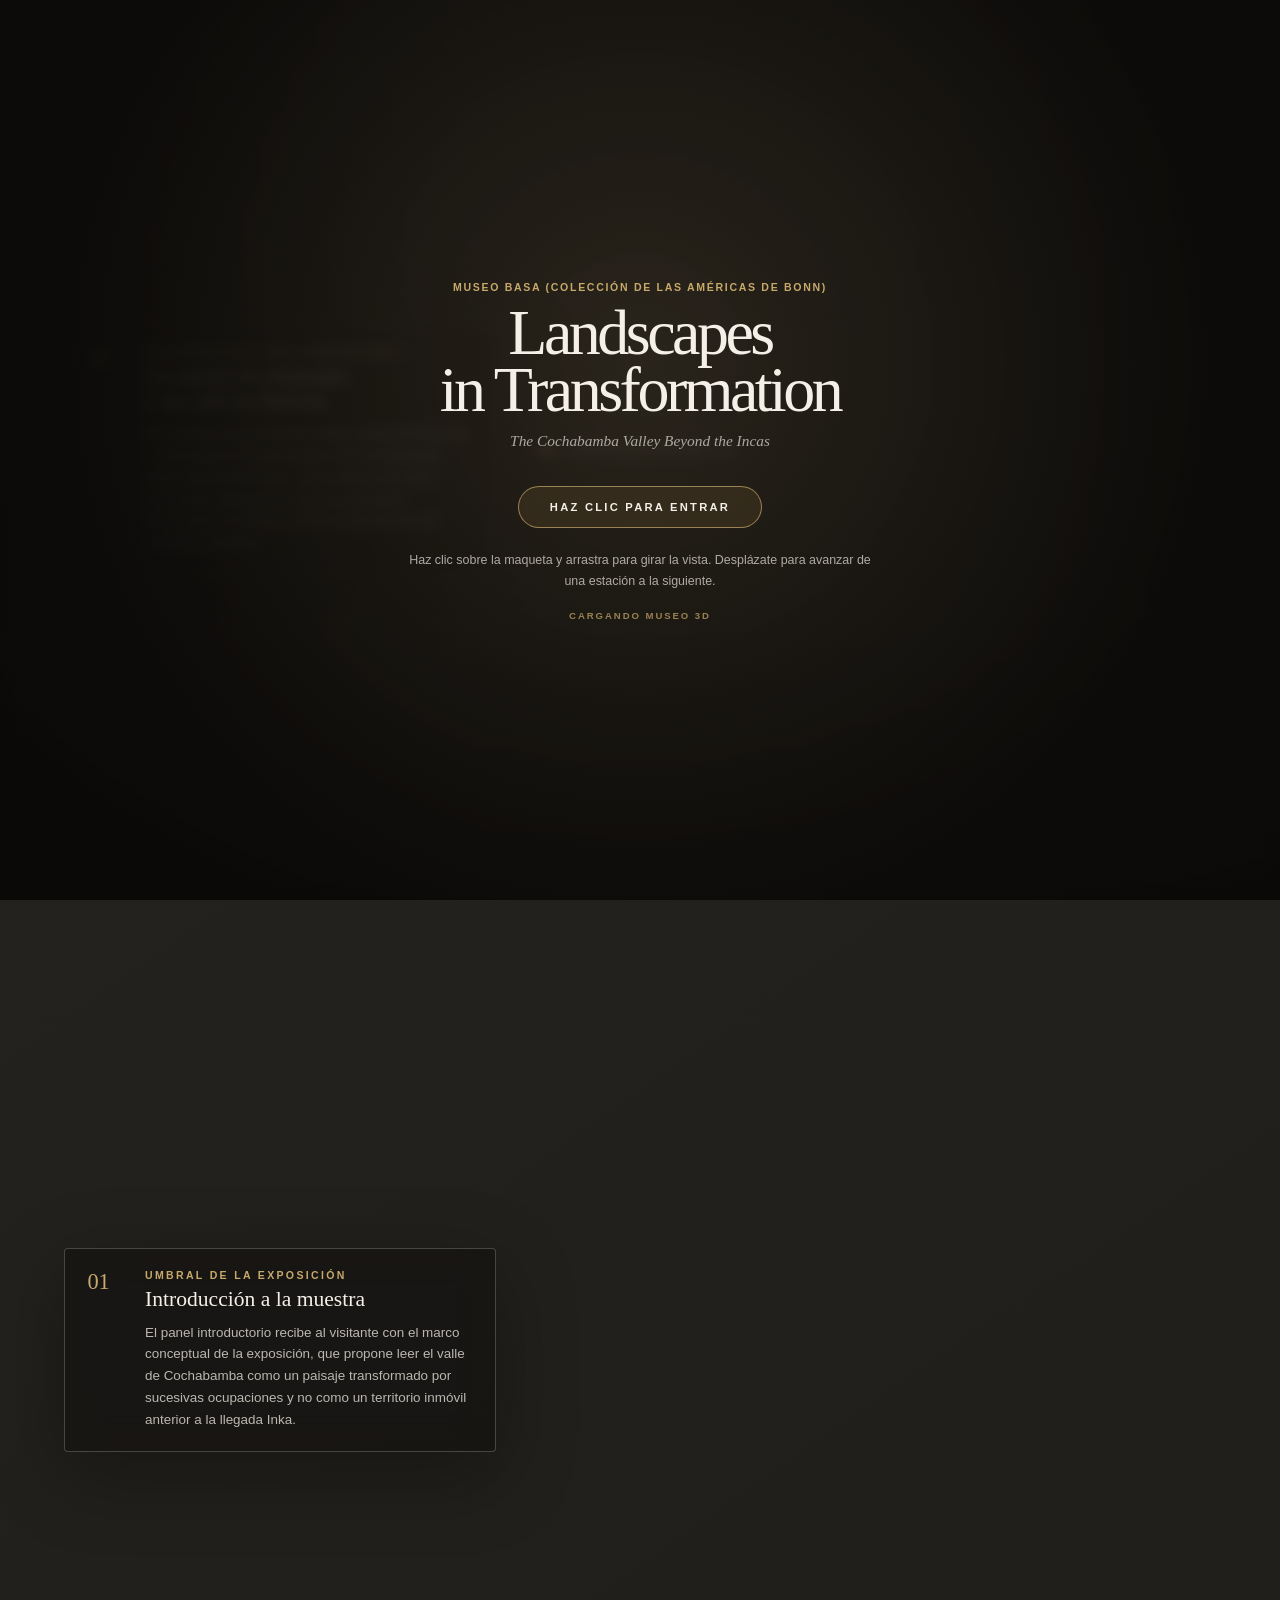
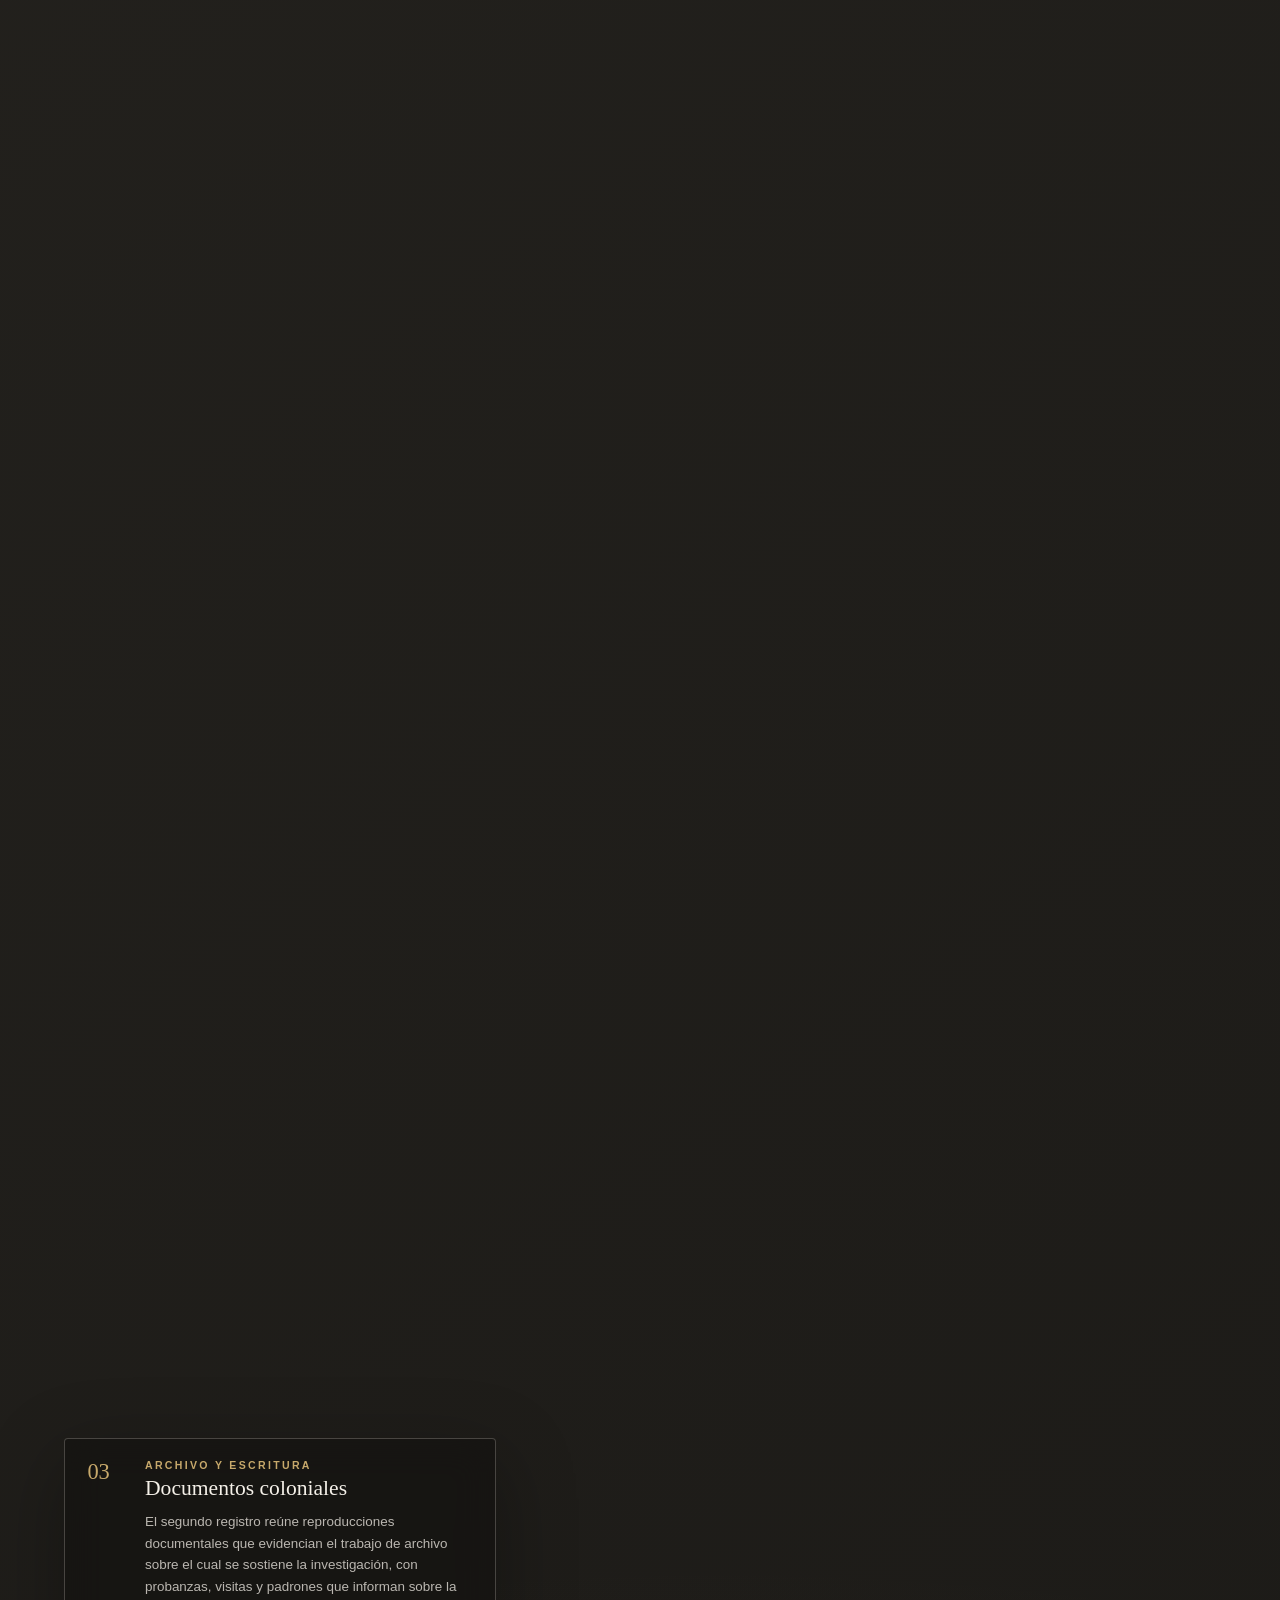
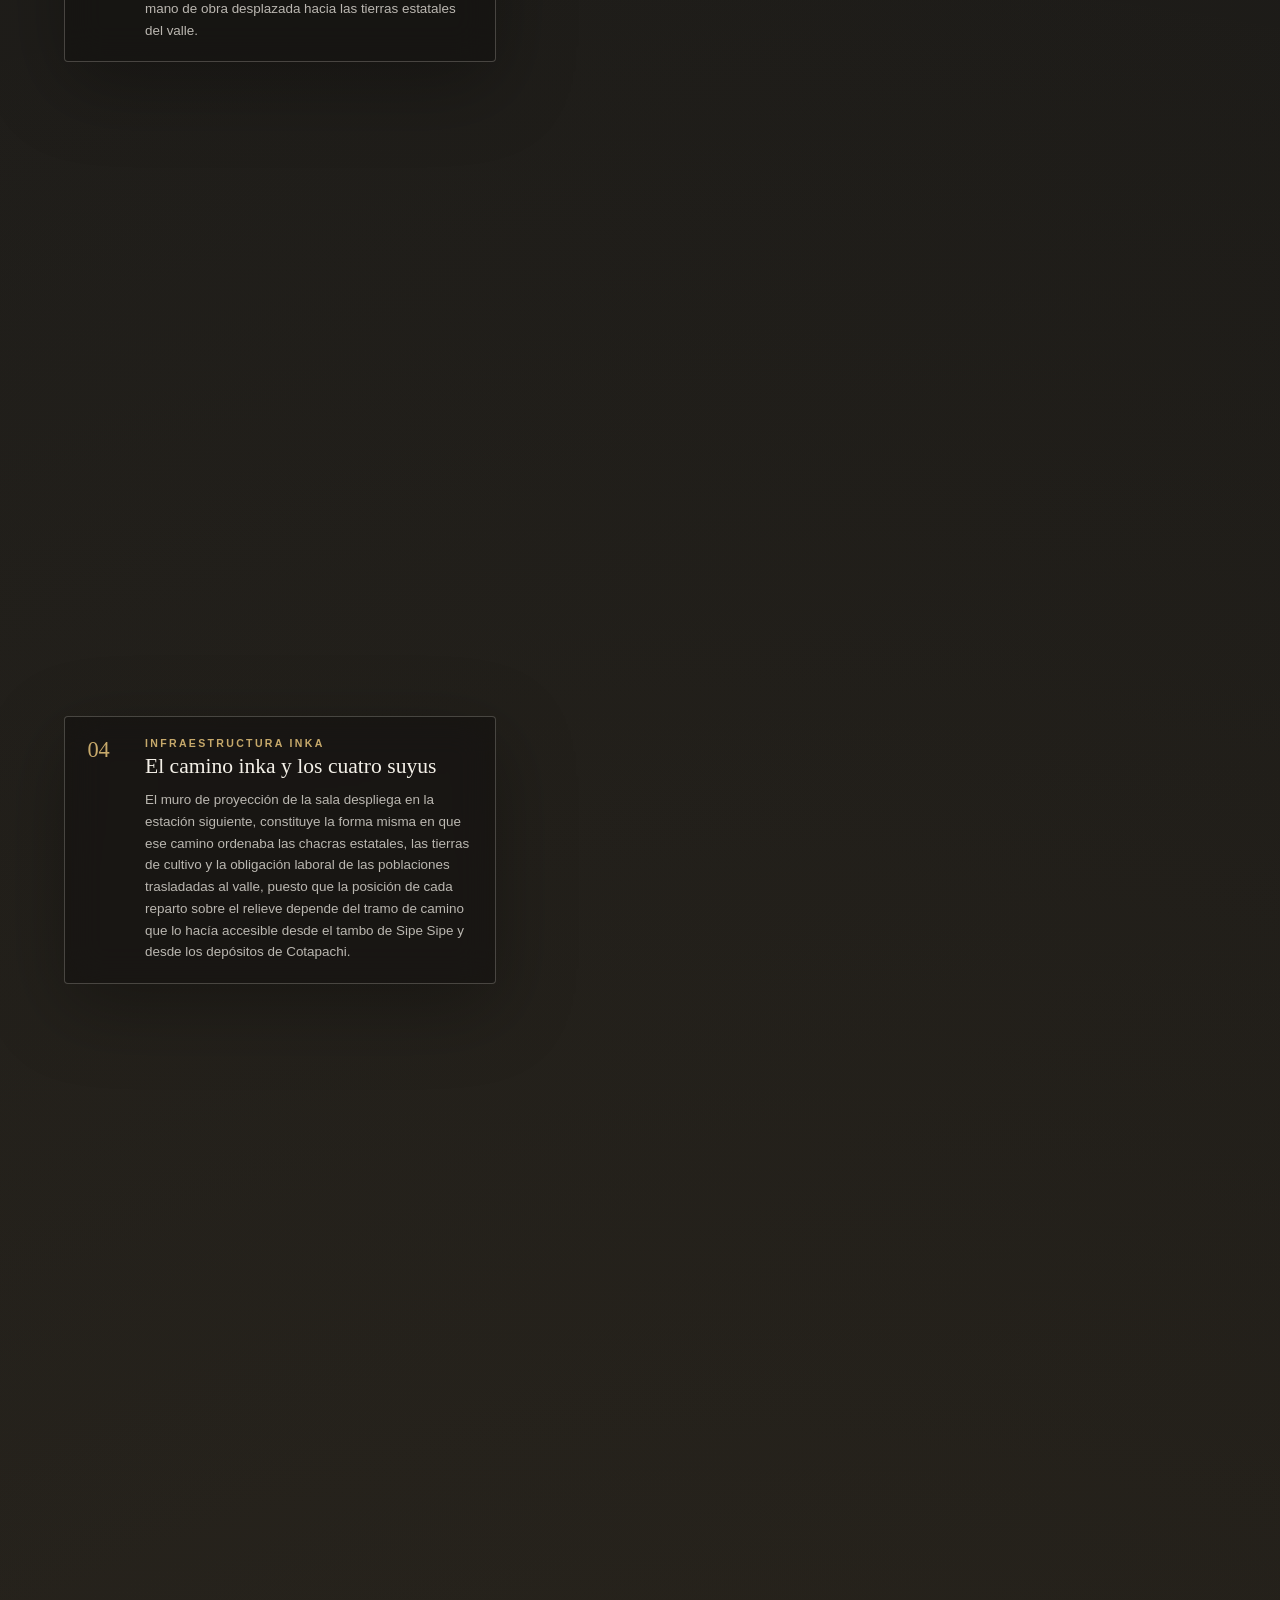
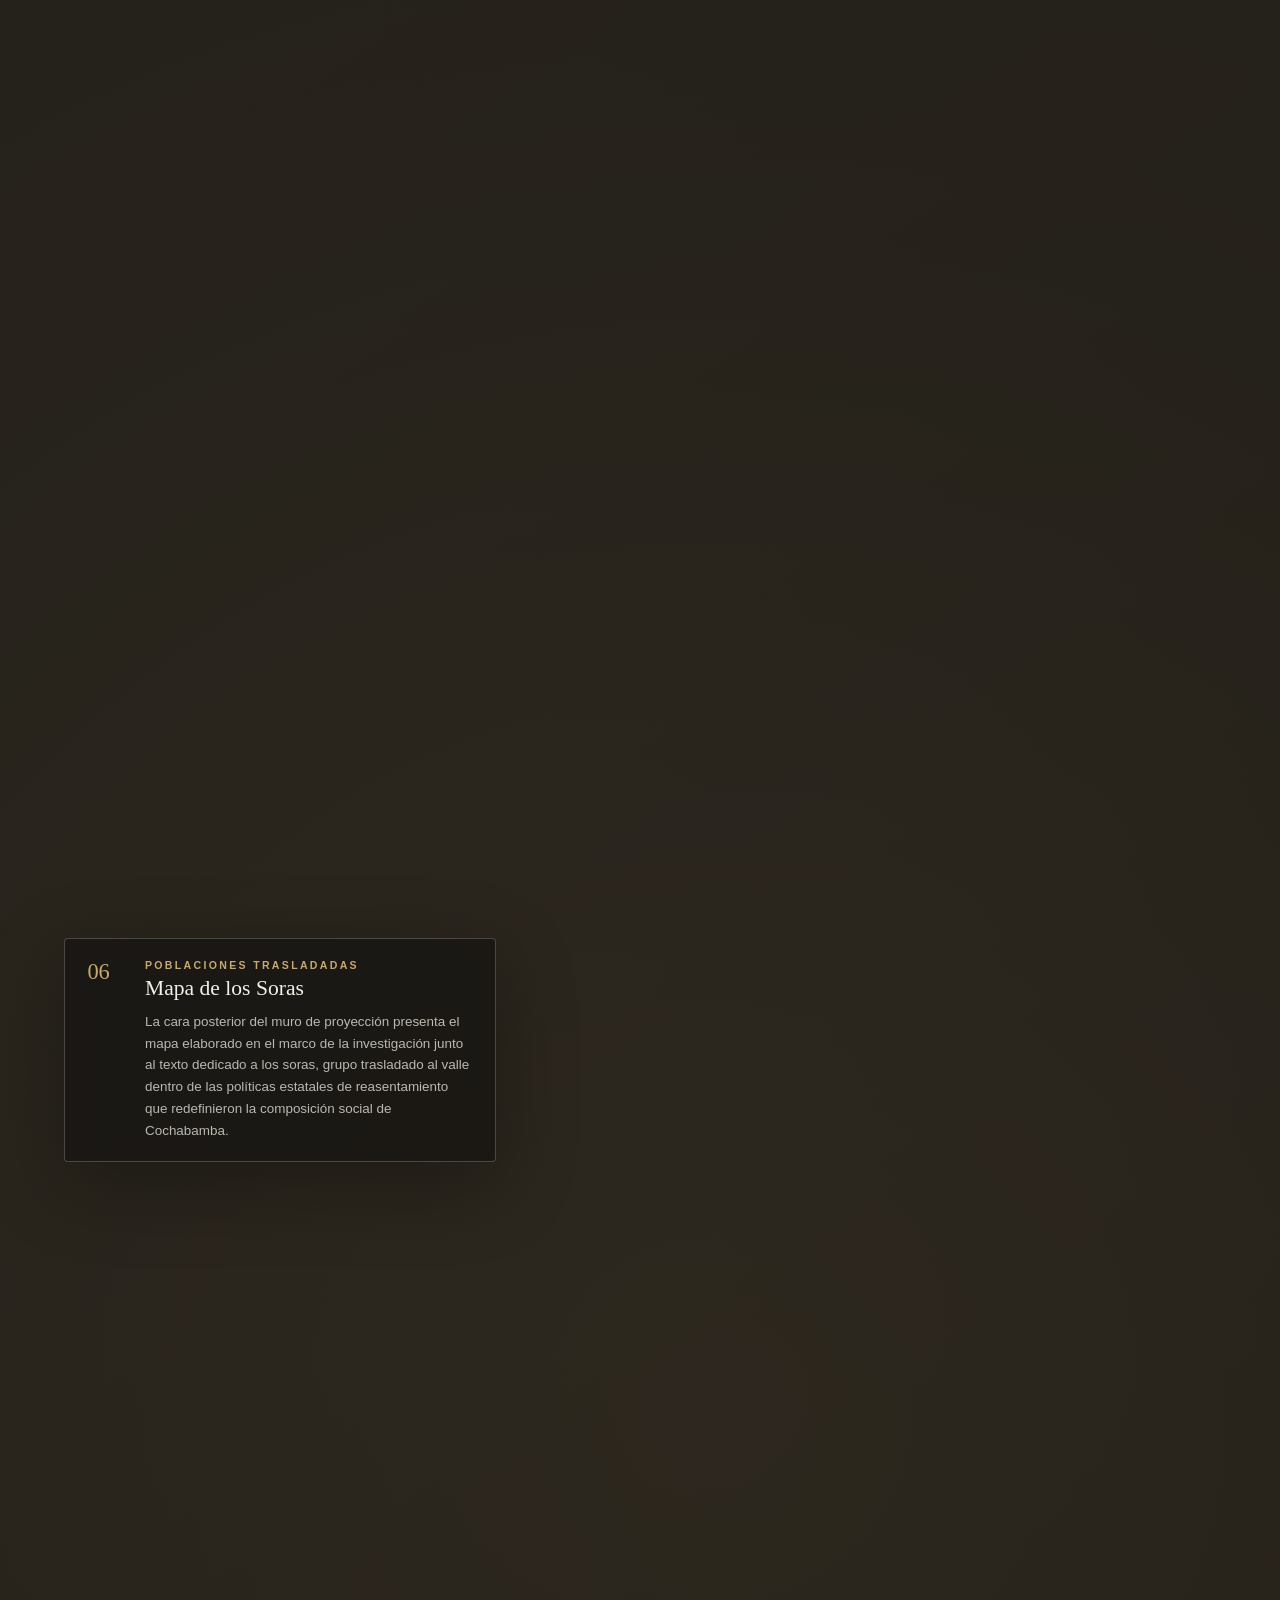
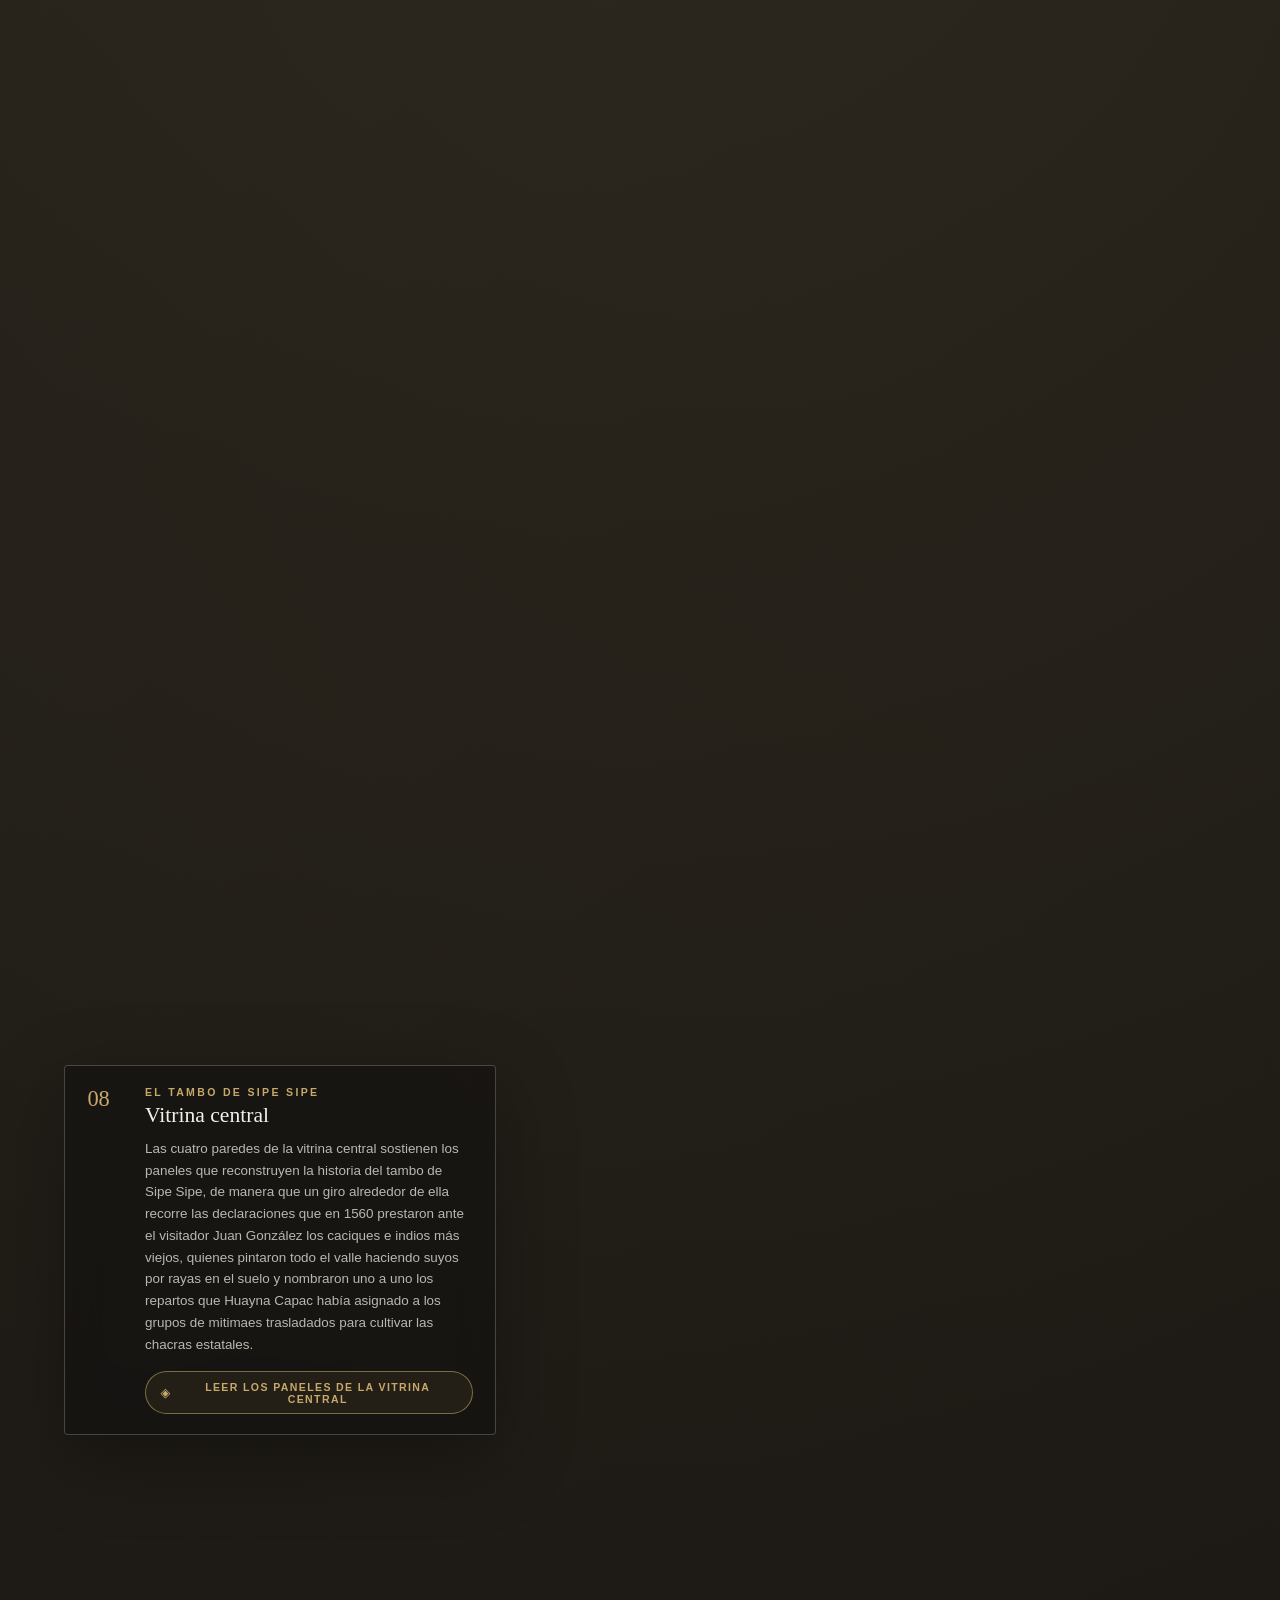
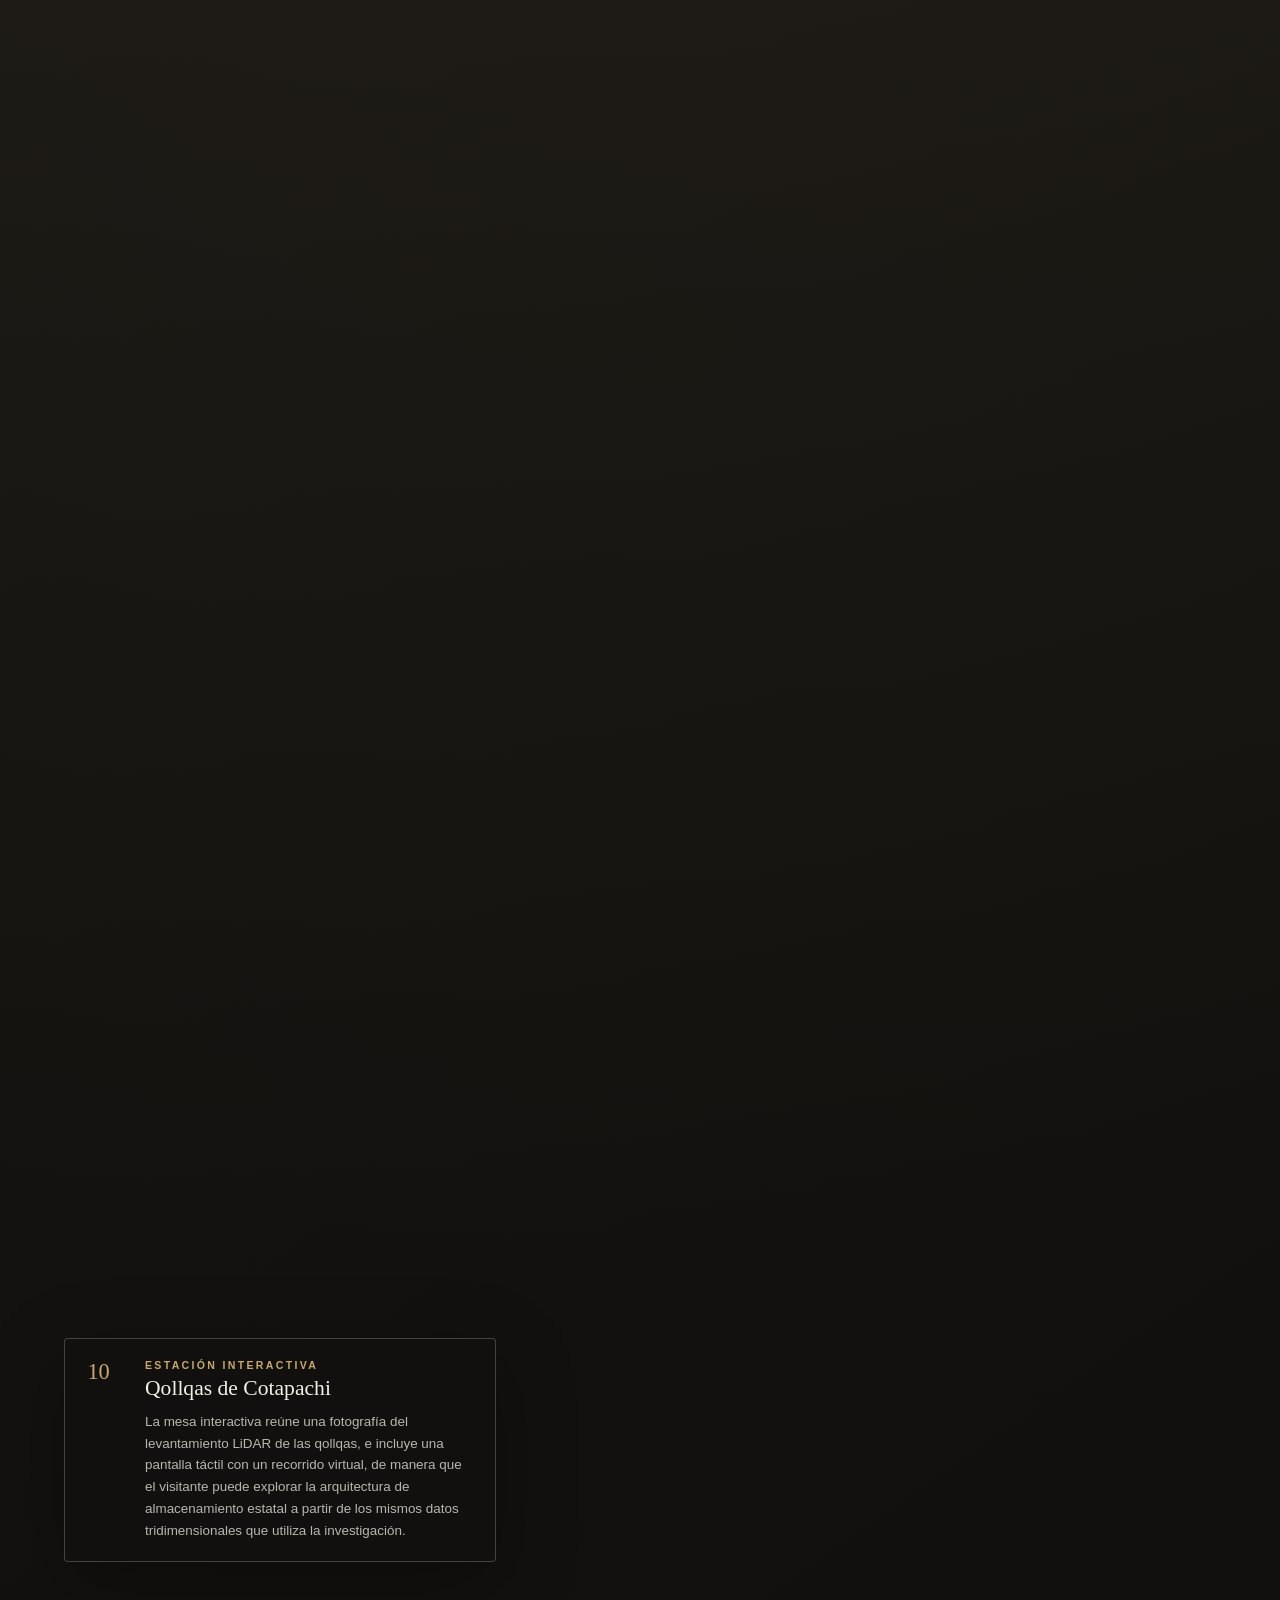
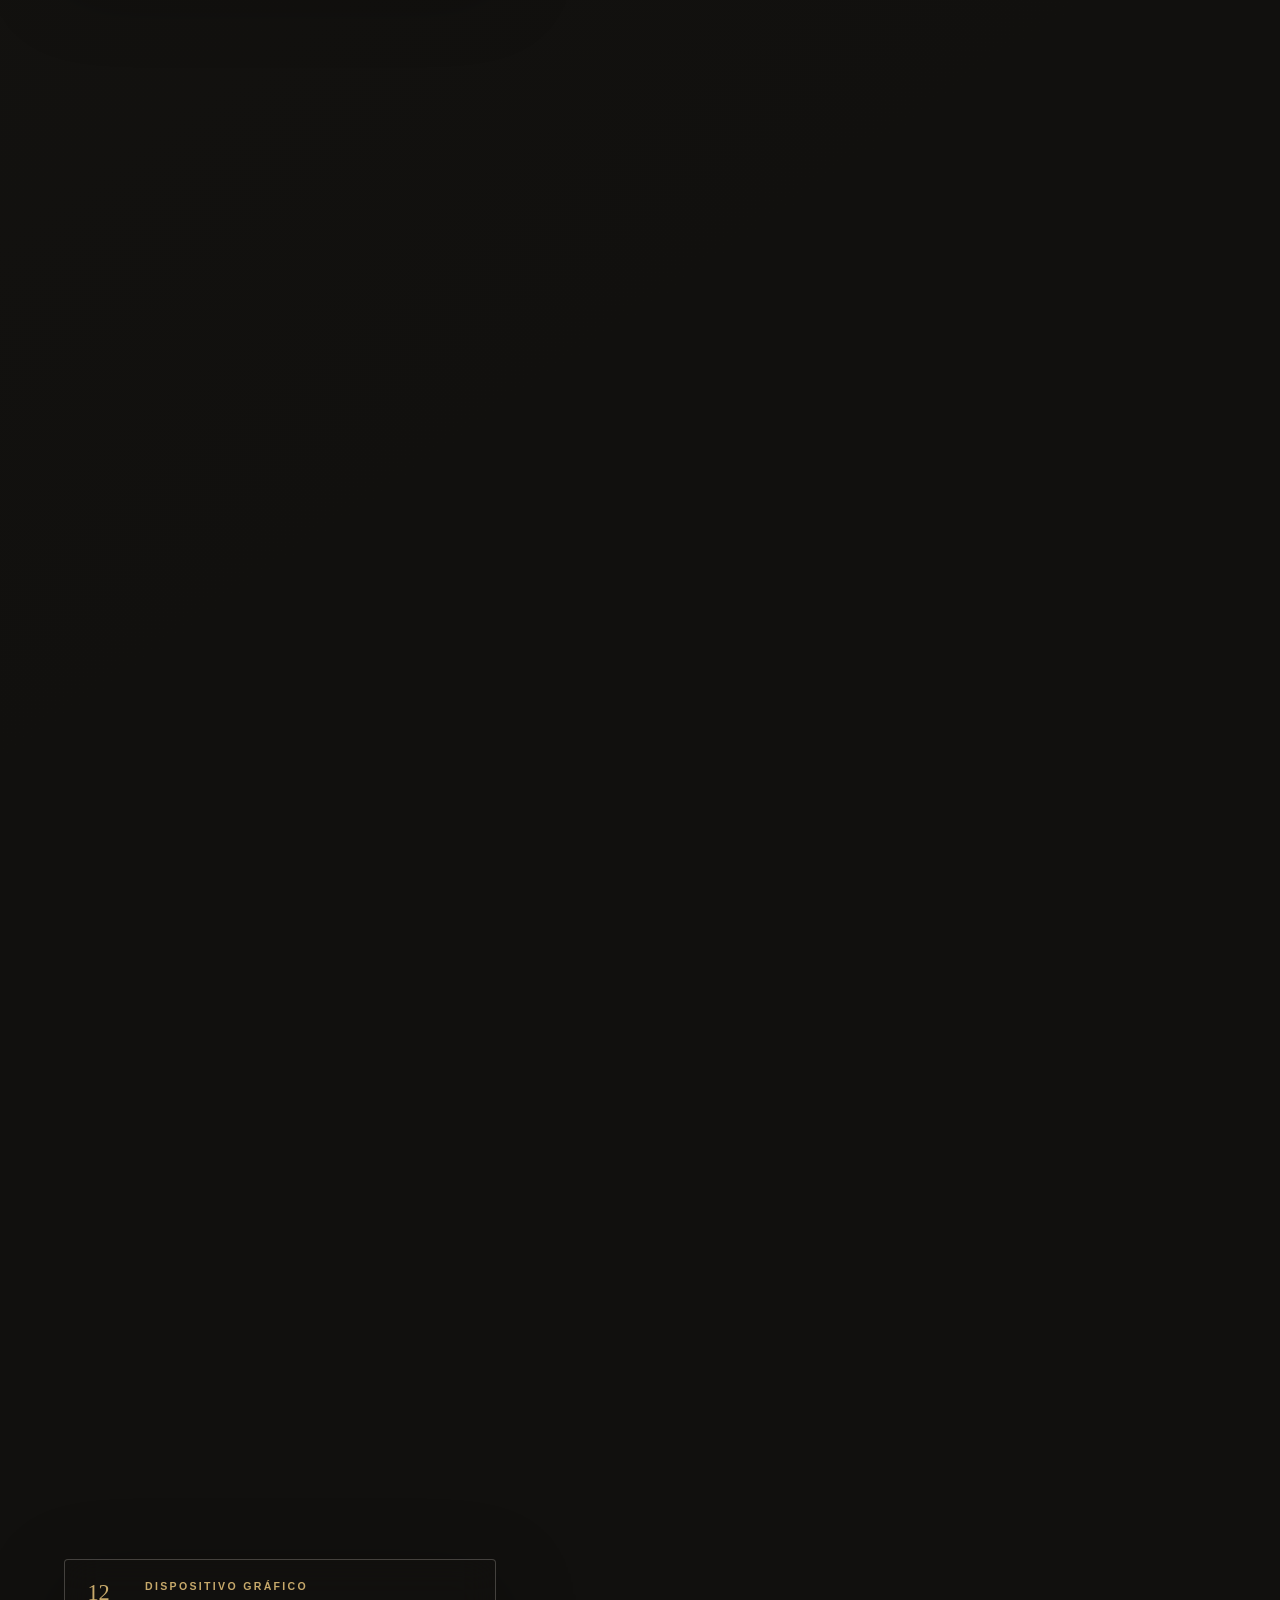
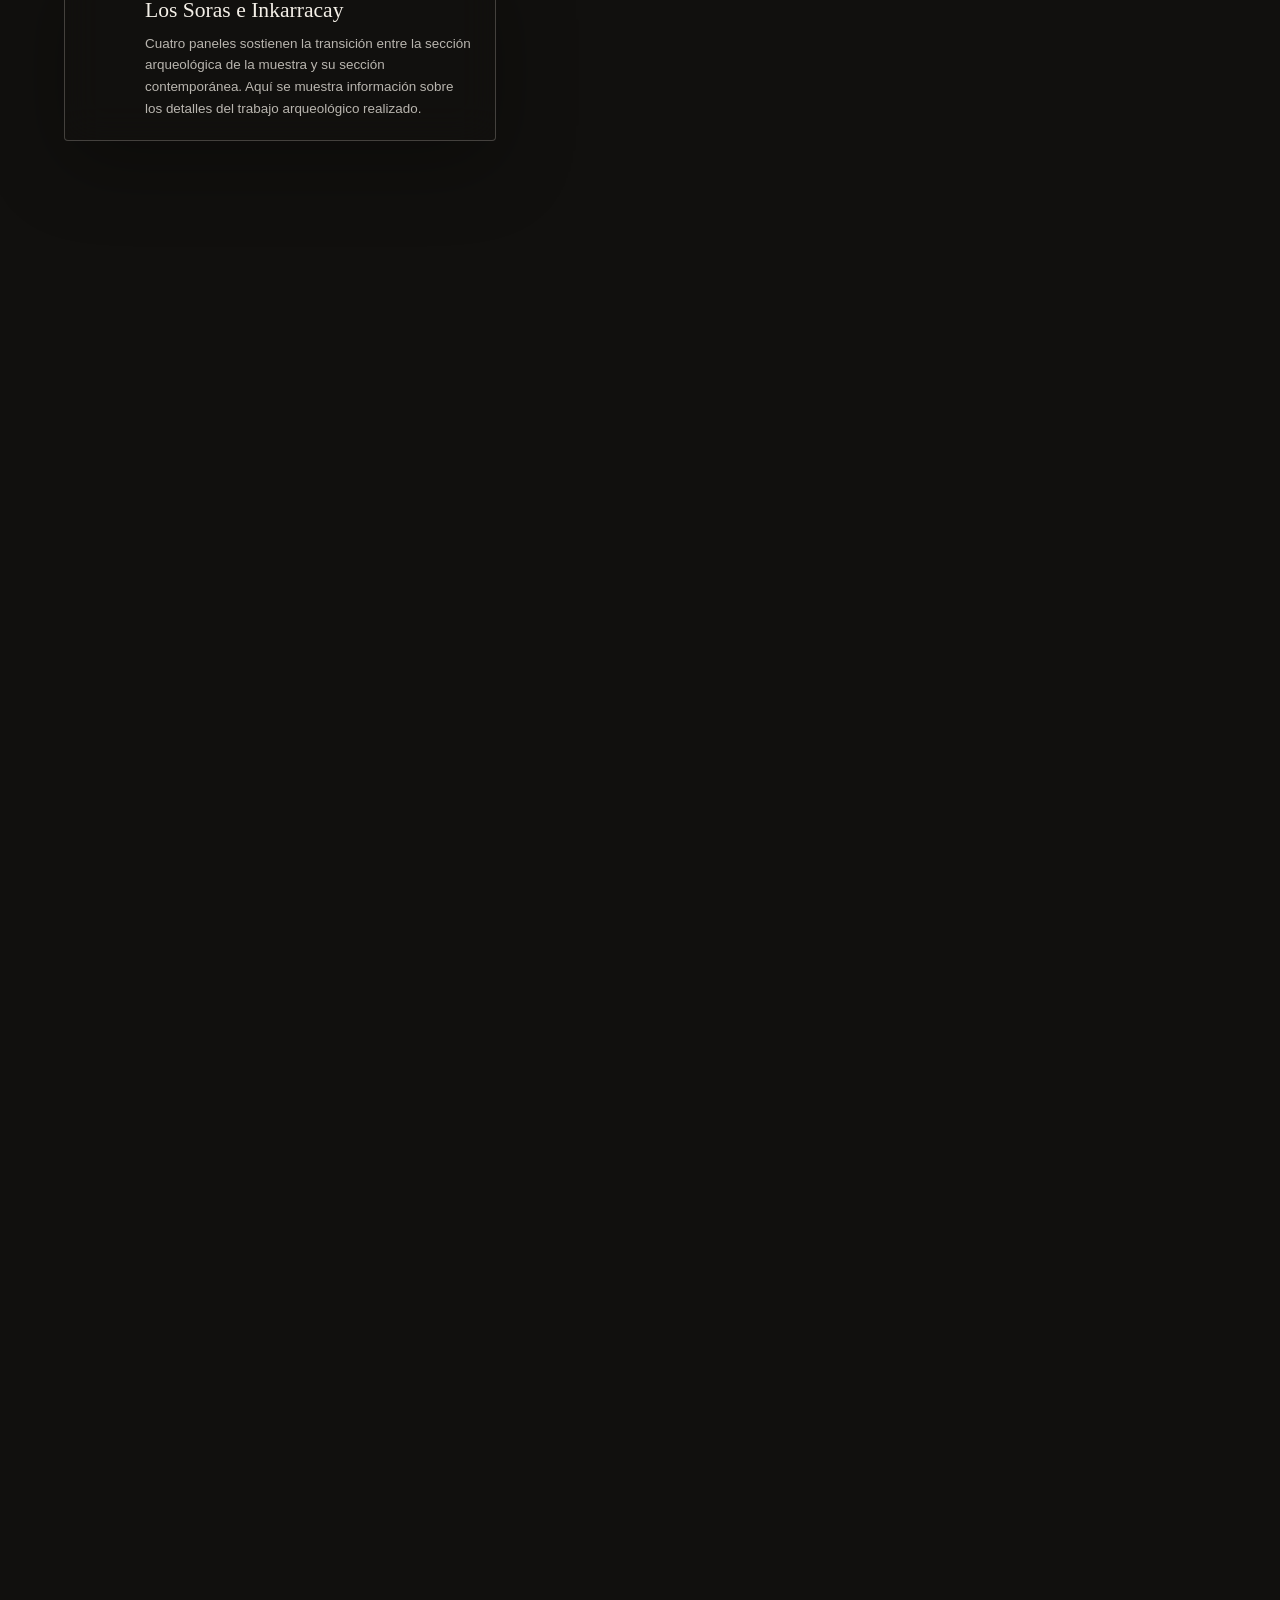
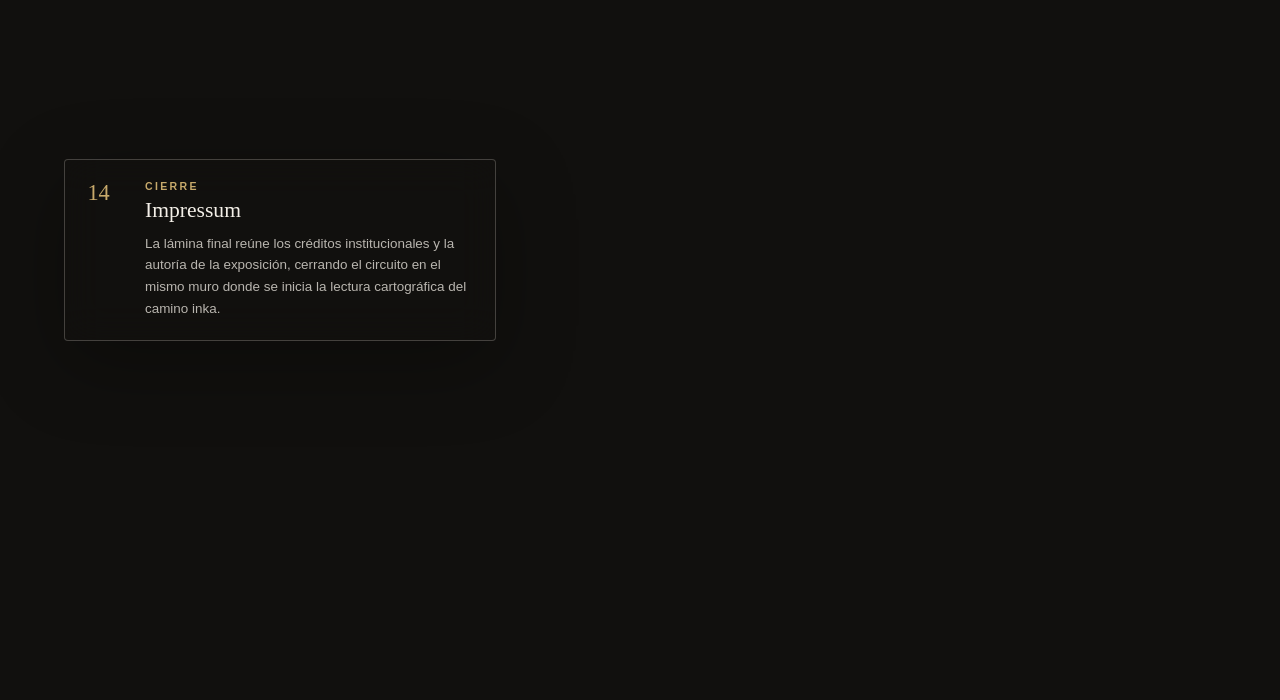
==== index.html @ bb7dd5c5 "Reagrupar las fotografias de la primera lamina en su pieza" ====
<!doctype html>
<html lang="es">
  <head>
    <meta charset="utf-8" />
    <meta name="viewport" content="width=device-width, initial-scale=1, viewport-fit=cover" />
    <meta
      name="description"
      content="Recorrido inmersivo del Museo BASA: Landscapes in Transformation."
    />
    <meta name="theme-color" content="#171613" />
    <title>Landscapes in Transformation · Museo BASA 3D</title>
    <link rel="stylesheet" href="./styles.css?v=14" />
    <script type="module">
      import { ModelViewerElement } from "./model-viewer.min.js";
      ModelViewerElement.dracoDecoderLocation = new URL(
        "./",
        document.baseURI,
      ).href;
      await import("./app.js?v=14");
    </script>
  </head>
  <body>
    <div class="escena">
      <model-viewer
        id="museo"
        src="./modelo.glb"
        alt="Maqueta tridimensional de la exposición Landscapes in Transformation en el Museo BASA"
        camera-controls
        disable-zoom
        disable-pan
        touch-action="pan-y"
        interaction-prompt="none"
        shadow-intensity="0.72"
        shadow-softness="0.85"
        environment-image="neutral"
        exposure="1.08"
        tone-mapping="aces"
        min-field-of-view="16deg"
        max-field-of-view="58deg"
        interpolation-decay="90"
      >
        <div class="cargando" slot="poster">
          <span class="pulso"></span>
          <span id="aviso">Cargando museo 3D</span>
        </div>
      </model-viewer>
    </div>

    <div class="progreso"><span id="avance"></span></div>

    <div class="acciones">
      <button id="anterior" aria-label="Estación anterior">‹</button>
      <button id="siguiente" aria-label="Estación siguiente">›</button>
      <button id="pantalla">Pantalla completa</button>
    </div>

    <nav class="estaciones" aria-label="Estaciones del recorrido">
      <button class="estacion activa" data-estacion="general">
        <span>00</span><strong>Vista general</strong>
      </button>
      <button class="estacion" data-estacion="introduccion">
        <span>01</span><strong>Introducción</strong>
      </button>
      <button class="estacion" data-estacion="repartimiento">
        <span>02</span><strong>Repartimiento</strong>
      </button>
      <button class="estacion" data-estacion="documentos">
        <span>03</span><strong>Documentos coloniales</strong>
      </button>
      <button class="estacion" data-estacion="camino">
        <span>04</span><strong>Camino inka y suyus</strong>
      </button>
      <button class="estacion" data-estacion="proyeccion">
        <span>05</span><strong>Proyección mural</strong>
      </button>
      <button class="estacion" data-estacion="soras">
        <span>06</span><strong>Mapa de los Soras</strong>
      </button>
      <button class="estacion" data-estacion="documental">
        <span>07</span><strong>Documental</strong>
      </button>
      <button class="estacion" data-estacion="aribalos">
        <span>08</span><strong>Vitrina central</strong>
      </button>
      <button class="estacion" data-estacion="materialidad">
        <span>09</span><strong>Materialidad</strong>
      </button>
      <button class="estacion" data-estacion="qollqas">
        <span>10</span><strong>Qollqas de Cotapachi</strong>
      </button>
      <button class="estacion" data-estacion="maiz">
        <span>11</span><strong>Maíz y chicha</strong>
      </button>
      <button class="estacion" data-estacion="laminas">
        <span>12</span><strong>Los Soras e Inkarracay</strong>
      </button>
      <button class="estacion" data-estacion="santuarios">
        <span>13</span><strong>Santuarios</strong>
      </button>
      <button class="estacion" data-estacion="creditos">
        <span>14</span><strong>Impressum</strong>
      </button>
    </nav>

    <main class="relato" id="relato" aria-label="Recorrido narrado"></main>

    <div class="portada" id="portada" role="dialog" aria-label="Entrada al recorrido">
      <div class="portada-marco">
        <p class="sobrelinea">Museo BASA (Colección de las Américas de Bonn)</p>
        <h1>Landscapes<br />in Transformation</h1>
        <p class="subtitulo">The Cochabamba Valley Beyond the Incas</p>
        <button class="entrar" id="entrar" type="button">Haz clic para entrar</button>
        <p class="aviso-uso">
          Haz clic sobre la maqueta y arrastra para girar la vista. Desplázate para avanzar de una
          estación a la siguiente.
        </p>
        <p class="portada-estado" id="portada-estado">Cargando museo 3D</p>
      </div>
    </div>
  </body>
</html>
---- styles.css ----
:root{color-scheme:dark;font-family:"Helvetica Neue",Helvetica,Arial,system-ui,-apple-system,sans-serif;background:#171613;color:#f4f0e8;--oro:#c7a96b;--vidrio:rgba(18, 17, 15, 0.62);--linea:rgba(244, 240, 232, 0.22)}*{box-sizing:border-box}html{scroll-behavior:auto}body{margin:0;overflow-x:hidden;background:radial-gradient(circle at 56% 46%,rgba(153,127,83,.16),transparent 42%),linear-gradient(145deg,#25231f 0,#11100e 72%)}button{font:inherit}.escena{position:fixed;inset:0;z-index:0;overflow:hidden}.escena::after{position:absolute;inset:0;z-index:1;pointer-events:none;content:"";background:linear-gradient(90deg,rgba(0,0,0,.48),transparent 36%,transparent 76%,rgba(0,0,0,.2)),linear-gradient(0deg,rgba(0,0,0,.46),transparent 30%)}model-viewer{width:100%;height:100%;--poster-color:transparent;background:0 0}.cargando{display:flex;align-items:center;justify-content:center;gap:.85rem;height:100%;padding:0 2rem;color:rgba(244,240,232,.72);font-size:.75rem;letter-spacing:.18em;text-align:center;text-transform:uppercase}.pulso{flex:none;width:.6rem;height:.6rem;border-radius:50%;background:var(--oro);box-shadow:0 0 0 0 rgba(199,169,107,.5);animation:1.8s infinite pulso}@keyframes pulso{70%{box-shadow:0 0 0 1rem rgba(199,169,107,0)}}.portada{position:fixed;inset:0;z-index:20;display:grid;place-items:center;padding:clamp(1.1rem,5vw,4rem);text-align:center;background:radial-gradient(circle at 50% 40%,rgba(44,38,27,.78),rgba(11,10,9,.94) 70%);backdrop-filter:blur(7px) saturate(0.85);cursor:pointer;transition:opacity 620ms,visibility 620ms}body.iniciado .portada{opacity:0;visibility:hidden;pointer-events:none}.portada-marco{max-width:40rem}.portada .sobrelinea{line-height:1.6;letter-spacing:.16em}.portada h1{margin:.6rem 0 0}.portada .subtitulo{margin-top:.85rem}.entrar{margin-top:clamp(1.4rem,4vh,2.4rem);padding:.9rem 1.9rem;border:1px solid rgba(199,169,107,.7);border-radius:99rem;color:#f4f0e8;background:rgba(76,61,36,.45);font-size:.7rem;font-weight:600;letter-spacing:.2em;text-transform:uppercase;cursor:pointer;transition:border-color .2s,background .2s,transform .2s;animation:3.2s ease-in-out infinite respirar}.entrar:focus-visible,.entrar:hover{border-color:var(--oro);background:rgba(112,90,50,.72);transform:translateY(-1px);animation:none}.aviso-uso{max-width:30rem;margin:1.35rem auto 0;color:rgba(244,240,232,.68);font-size:.78rem;line-height:1.7}.portada-estado{margin:1.1rem 0 0;color:rgba(199,169,107,.72);font-size:.6rem;font-weight:600;letter-spacing:.2em;text-transform:uppercase}.acciones,.estaciones,.progreso{transition:opacity 520ms}body:not(.iniciado) .acciones,body:not(.iniciado) .estaciones,body:not(.iniciado) .progreso{opacity:0;pointer-events:none}.clase,.sobrelinea{margin:0;color:var(--oro);font-size:.66rem;font-weight:600;letter-spacing:.22em;text-transform:uppercase}h1{margin:.55rem 0 0;font-family:Georgia,"Times New Roman",serif;font-size:clamp(2rem, 5vw, 5.6rem);font-weight:400;line-height:.88;letter-spacing:-.055em;text-wrap:balance}.subtitulo{margin:.9rem 0 0;color:rgba(244,240,232,.66);font-family:Georgia,"Times New Roman",serif;font-size:clamp(.76rem, 1.2vw, 1rem);font-style:italic}@keyframes respirar{50%{opacity:.35}}.progreso{position:fixed;top:0;right:0;left:0;z-index:6;height:2px;background:rgba(244,240,232,.1)}.progreso span{display:block;width:0;height:100%;background:var(--oro);transition:width 160ms linear}.relato{position:relative;z-index:3;pointer-events:none}.paso{display:flex;align-items:center;min-height:100svh;padding:6rem clamp(1.25rem,5vw,4.5rem)}.ficha{display:grid;grid-template-columns:2.5rem minmax(0,1fr);gap:1.1rem;width:min(27rem,100%);padding:1.25rem 1.4rem;border:1px solid var(--linea);border-radius:.25rem;background:var(--vidrio);box-shadow:0 1.4rem 5rem rgba(0,0,0,.3);backdrop-filter:blur(18px) saturate(0.85);opacity:0;transform:translateY(1.6rem);pointer-events:auto;transition:opacity 520ms,transform 620ms cubic-bezier(.22, .61, .36, 1)}.paso.visible .ficha{opacity:1;transform:none}.cifra{color:var(--oro);font-family:Georgia,"Times New Roman",serif;font-size:1.4rem;line-height:1.2}.ficha h2{margin:.35rem 0 .6rem;font-family:Georgia,"Times New Roman",serif;font-size:1.35rem;font-weight:400;text-wrap:balance}.cuerpo{margin:0;color:rgba(244,240,232,.74);font-size:.84rem;line-height:1.62}.estaciones{position:fixed;right:clamp(1rem,3vw,2.5rem);bottom:clamp(1rem,3vw,2.5rem);left:clamp(1.25rem,5vw,4.5rem);z-index:5;display:flex;gap:.4rem;padding-bottom:.35rem;overflow-x:auto;overscroll-behavior-x:contain;scrollbar-width:thin;scrollbar-color:rgba(199,169,107,0.5) transparent;scroll-padding-inline:3rem}.estaciones::-webkit-scrollbar{height:.3rem}.estaciones::-webkit-scrollbar-thumb{border-radius:99rem;background:rgba(199,169,107,.45)}.acciones button,.estacion{border:1px solid var(--linea);color:rgba(244,240,232,.78);background:rgba(13,12,11,.62);backdrop-filter:blur(16px);cursor:pointer;transition:border-color 180ms,background 180ms,color 180ms,transform 180ms}.estacion{display:grid;flex:none;grid-template-columns:auto 1fr;align-items:center;gap:.55rem;min-width:8.6rem;padding:.7rem .85rem;text-align:left}.estacion span{color:var(--oro);font-family:Georgia,"Times New Roman",serif;font-size:.92rem}.estacion strong{font-size:.62rem;font-weight:500;letter-spacing:.07em;line-height:1.25;text-transform:uppercase}.estacion.activa,.estacion:focus-visible,.estacion:hover{border-color:rgba(199,169,107,.85);color:#fff;background:rgba(76,61,36,.72);transform:translateY(-2px)}.acciones{position:fixed;top:clamp(1rem,3vw,2rem);right:clamp(1rem,3vw,2rem);z-index:5;display:flex;gap:.5rem}.acciones button{padding:.65rem .85rem;border-radius:99rem;font-size:.68rem}#anterior,#siguiente{width:2.35rem;padding:.5rem 0;font-size:1.1rem;line-height:1}.acciones button:focus-visible,.acciones button:hover{border-color:var(--oro);color:#fff}.punto{display:grid;place-items:center;width:1.6rem;height:1.6rem;padding:0;border:1px solid rgba(199,169,107,.75);border-radius:50%;color:#f4f0e8;background:rgba(13,12,11,.72);backdrop-filter:blur(8px);font-family:Georgia,"Times New Roman",serif;font-size:.62rem;cursor:pointer;transition:opacity 220ms,transform 220ms,background 220ms}.punto:not([data-visible]){opacity:.28}.punto:focus-visible,.punto:hover{background:rgba(122,98,56,.85);transform:scale(1.16)}.punto-activo{border-color:var(--oro);background:rgba(155,124,66,.92);transform:scale(1.2)}.abrir-piezas{display:inline-flex;align-items:center;gap:.5rem;margin-top:.95rem;padding:.55rem .9rem;border:1px solid rgba(199,169,107,.55);border-radius:99rem;color:var(--oro);background:rgba(76,61,36,.28);font-size:.66rem;font-weight:600;letter-spacing:.13em;text-transform:uppercase;cursor:pointer;transition:border-color .2s,background .2s,color .2s,transform .2s}.abrir-piezas::before{content:"◈";font-size:.8rem;letter-spacing:0}.abrir-piezas:focus-visible,.abrir-piezas:hover{border-color:var(--oro);color:#fff;background:rgba(107,86,48,.6);transform:translateY(-1px)}.piezas{position:fixed;inset:0;z-index:9;display:grid;grid-template-rows:minmax(0,1fr);grid-template-columns:minmax(0,1fr);place-items:center;padding:clamp(1rem,4vw,3rem);opacity:0;transition:opacity 260ms}.piezas[hidden]{display:none}.piezas-visible{opacity:1}.piezas-velo{position:absolute;inset:0;background:rgba(9,8,7,.52);backdrop-filter:blur(9px) saturate(0.85);cursor:pointer}.piezas-marco{position:relative;display:grid;grid-template-rows:auto minmax(0,1fr);gap:.9rem;width:min(62rem,100%);height:min(43rem,100%);padding:1.35rem clamp(1rem,2.5vw,1.8rem) 1.1rem;border:1px solid rgba(199,169,107,.32);border-radius:.35rem;background:rgba(17,16,14,.4);box-shadow:0 2rem 6rem rgba(0,0,0,.45);backdrop-filter:blur(24px) saturate(0.9);transform:translateY(1.2rem) scale(.985);transition:transform 320ms cubic-bezier(.22, .61, .36, 1)}.piezas-visible .piezas-marco{transform:none}.piezas-cabecera{padding-right:3rem}.piezas-clase{margin:0}.piezas-nombre{margin:.4rem 0 .2rem;font-family:Georgia,"Times New Roman",serif;font-size:clamp(1.15rem, 2.2vw, 1.7rem);font-weight:400;letter-spacing:-.02em;text-wrap:balance}.piezas-detalle{margin:0;color:rgba(244,240,232,.55);font-family:Georgia,"Times New Roman",serif;font-size:.78rem;font-style:italic}.piezas-lienzo{position:relative;overflow:hidden;border:1px solid rgba(244,240,232,.1);border-radius:.25rem;background:radial-gradient(circle at 50% 42%,rgba(199,169,107,.12),transparent 62%),rgba(10,9,8,.28)}.piezas-espera{position:absolute;inset:0;z-index:1;display:flex;align-items:center;justify-content:center;gap:.7rem;margin:0;color:rgba(244,240,232,.6);font-size:.62rem;letter-spacing:.2em;text-transform:uppercase;transition:opacity 260ms}.piezas-listo .piezas-espera{opacity:0}.piezas-marco-3d{position:absolute;inset:0;z-index:2;display:block;width:100%;height:100%;border:0;background:0 0;opacity:0;transition:opacity 420ms}.piezas-listo .piezas-marco-3d{opacity:1}.abrir-piezas+.abrir-piezas{margin-left:.5rem}.piezas-lamina{position:absolute;inset:0;z-index:2;display:block;width:100%;height:100%;object-fit:contain;opacity:0;transition:opacity 420ms}.piezas-lamina[hidden],.piezas-marco-3d[hidden]{display:none}.piezas-listo .piezas-lamina{opacity:1}.con-lamina .piezas-lienzo{background:rgba(244,240,232,.94)}.con-lamina .piezas-espera{color:rgba(28,26,22,.6)}.con-lamina .piezas-marco{width:min(74rem,100%)}.con-vistas.con-lamina .piezas-marco{width:min(62rem,100%)}.piezas-vistas{display:flex;flex-wrap:wrap;gap:.4rem;justify-content:center}.piezas-vistas[hidden]{display:none}.piezas-vista{padding:.36rem .9rem;border:1px solid var(--linea);border-radius:999px;color:rgba(244,240,232,.68);background:rgba(13,12,11,.55);font-family:inherit;font-size:.62rem;letter-spacing:.16em;text-transform:uppercase;cursor:pointer;transition:border-color 180ms,background 180ms,color 180ms}.piezas-vista:focus-visible,.piezas-vista:hover{border-color:var(--oro);color:#fff;background:rgba(76,61,36,.7)}.piezas-vista-activa{border-color:var(--oro);color:#14120f;background:var(--oro)}.piezas-pie{display:flex;align-items:center;gap:.7rem}.piezas-flecha{display:grid;flex:none;place-items:center;width:2.3rem;height:2.3rem;padding:0;border:1px solid var(--linea);border-radius:50%;color:rgba(244,240,232,.82);background:rgba(13,12,11,.6);font-size:1.15rem;line-height:1;cursor:pointer;transition:border-color 180ms,background 180ms,color 180ms}.piezas-flecha[hidden]{display:none}.piezas-flecha:focus-visible,.piezas-flecha:hover{border-color:var(--oro);color:#fff;background:rgba(76,61,36,.7)}.piezas-puntos{display:flex;flex:1;gap:.42rem;justify-content:center}.piezas-punto{width:.52rem;height:.52rem;padding:0;border:1px solid rgba(199,169,107,.6);border-radius:50%;background:0 0;cursor:pointer;transition:background .2s,transform .2s}.piezas-punto-activo{background:var(--oro);transform:scale(1.25)}.piezas-cerrar{position:absolute;top:.85rem;right:.85rem;z-index:2;display:grid;place-items:center;width:2.1rem;height:2.1rem;padding:0;border:1px solid var(--linea);border-radius:50%;color:rgba(244,240,232,.8);background:rgba(13,12,11,.62);font-size:1.2rem;line-height:1;cursor:pointer;transition:border-color 180ms,color 180ms,background 180ms}.piezas-cerrar:focus-visible,.piezas-cerrar:hover{border-color:var(--oro);color:#fff;background:rgba(107,86,48,.7)}body.con-piezas .acciones,body.con-piezas .estaciones{opacity:0;pointer-events:none}html.con-piezas{overflow:hidden}.abrir-cine{display:none}body.con-documental .abrir-cine{display:inline-flex}.abrir-cine::before{content:"▶";font-size:.66rem}.cine{position:fixed;inset:0;z-index:10;display:grid;place-items:center;padding:clamp(1rem,4vw,3rem);opacity:0;transition:opacity 260ms}.cine[hidden]{display:none}.cine-visible{opacity:1}.cine-velo{position:absolute;inset:0;background:rgba(7,6,5,.72);backdrop-filter:blur(10px) saturate(0.85);cursor:pointer}.cine-marco{position:relative;display:grid;grid-template-rows:auto minmax(0,1fr) auto;gap:.9rem;width:min(74rem,100%);height:min(46rem,100%);padding:1.35rem clamp(1rem,2.5vw,1.8rem) 1.1rem;border:1px solid rgba(199,169,107,.32);border-radius:.35rem;background:rgba(15,14,12,.5);box-shadow:0 2rem 6rem rgba(0,0,0,.5);backdrop-filter:blur(24px) saturate(0.9);transform:translateY(1.2rem) scale(.985);transition:transform 320ms cubic-bezier(.22, .61, .36, 1)}.cine-visible .cine-marco{transform:none}.cine-cabecera{padding-right:3rem}.cine-cabecera .clase{margin:0}.cine-nombre{margin:.4rem 0 0;max-width:62rem;font-family:Georgia,"Times New Roman",serif;font-size:clamp(.98rem, 1.45vw, 1.24rem);font-weight:400;line-height:1.32;letter-spacing:-.01em}.cine-lienzo{position:relative;display:block;min-height:0;border:1px solid rgba(199,169,107,.16);border-radius:.25rem;background:#050505;overflow:hidden}.cine-lienzo:fullscreen{border:0;border-radius:0;background:#000}.cine-video{position:absolute;inset:0;display:block;width:100%;height:100%;object-fit:contain;background:#050505}.cine-pie{display:flex;justify-content:flex-end}.cine-completa{padding:.5rem .95rem;border:1px solid rgba(199,169,107,.55);border-radius:99rem;color:var(--oro);background:rgba(76,61,36,.28);font-size:.62rem;font-weight:600;letter-spacing:.13em;text-transform:uppercase;cursor:pointer;transition:border-color .2s,background .2s,color .2s}.cine-completa:focus-visible,.cine-completa:hover{border-color:var(--oro);color:#fff;background:rgba(107,86,48,.6)}.cine-cerrar{position:absolute;top:.85rem;right:.85rem;z-index:2;display:grid;place-items:center;width:2.1rem;height:2.1rem;padding:0;border:1px solid var(--linea);border-radius:50%;color:rgba(244,240,232,.8);background:rgba(13,12,11,.62);font-size:1.2rem;line-height:1;cursor:pointer;transition:border-color 180ms,color 180ms,background 180ms}.cine-cerrar:focus-visible,.cine-cerrar:hover{border-color:var(--oro);color:#fff;background:rgba(107,86,48,.7)}@media (max-width:860px){.cine{padding:0}.cine-marco{width:100%;height:100%;border:0;border-radius:0}.portada-marco{max-width:22rem}.portada .sobrelinea{font-size:.58rem;letter-spacing:.12em}.aviso-uso{font-size:.72rem}.paso{align-items:flex-end;padding:5rem 1rem 9.5rem}.ficha{width:100%;grid-template-columns:2rem minmax(0,1fr);gap:.8rem;padding:1rem 1.05rem}.ficha h2{font-size:1.12rem}.cuerpo{max-height:7.2rem;overflow-y:auto;overscroll-behavior-y:contain;font-size:.78rem;line-height:1.55}.estaciones{right:.75rem;bottom:max(.75rem,env(safe-area-inset-bottom));left:.75rem}.estacion{min-width:7.2rem;padding:.55rem .7rem}.acciones{top:max(.75rem,env(safe-area-inset-top));right:.75rem}#pantalla{display:none}.punto{width:1.35rem;height:1.35rem;font-size:.55rem}.piezas{padding:0}.piezas-marco{width:100%;height:100%;padding:max(.9rem,env(safe-area-inset-top)) .9rem max(.9rem,env(safe-area-inset-bottom));border:0;border-radius:0;gap:.7rem}.piezas-cabecera{padding-right:2.6rem}.piezas-nombre{font-size:1.15rem}.piezas-detalle{font-size:.72rem}.piezas-vista{padding:.32rem .72rem;font-size:.58rem;letter-spacing:.12em}.piezas-pie{flex-wrap:wrap;justify-content:center;row-gap:.55rem}.piezas-puntos{order:3;flex:1 0 100%}.piezas-enlace{margin-left:auto}}@media (prefers-reduced-motion:reduce){html{scroll-behavior:auto}.ficha,.invitacion{animation:none;transition:none}}
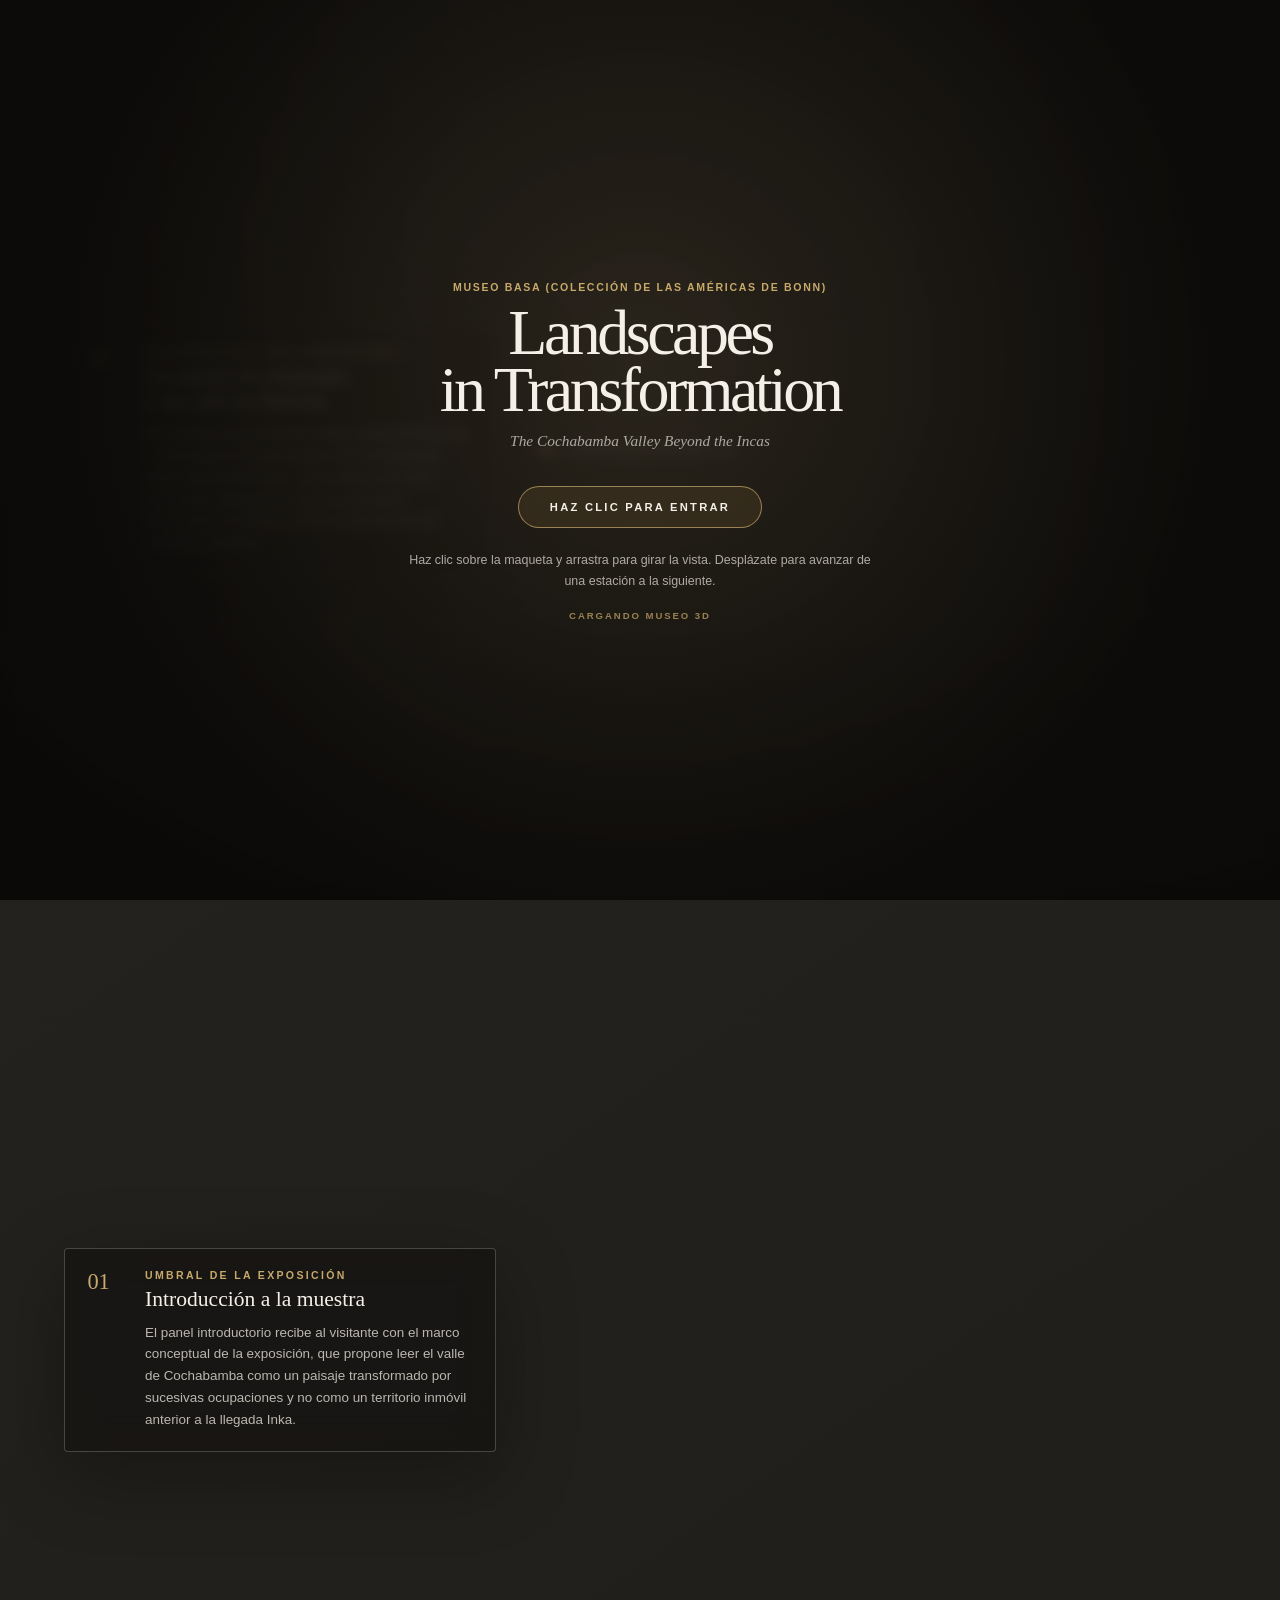
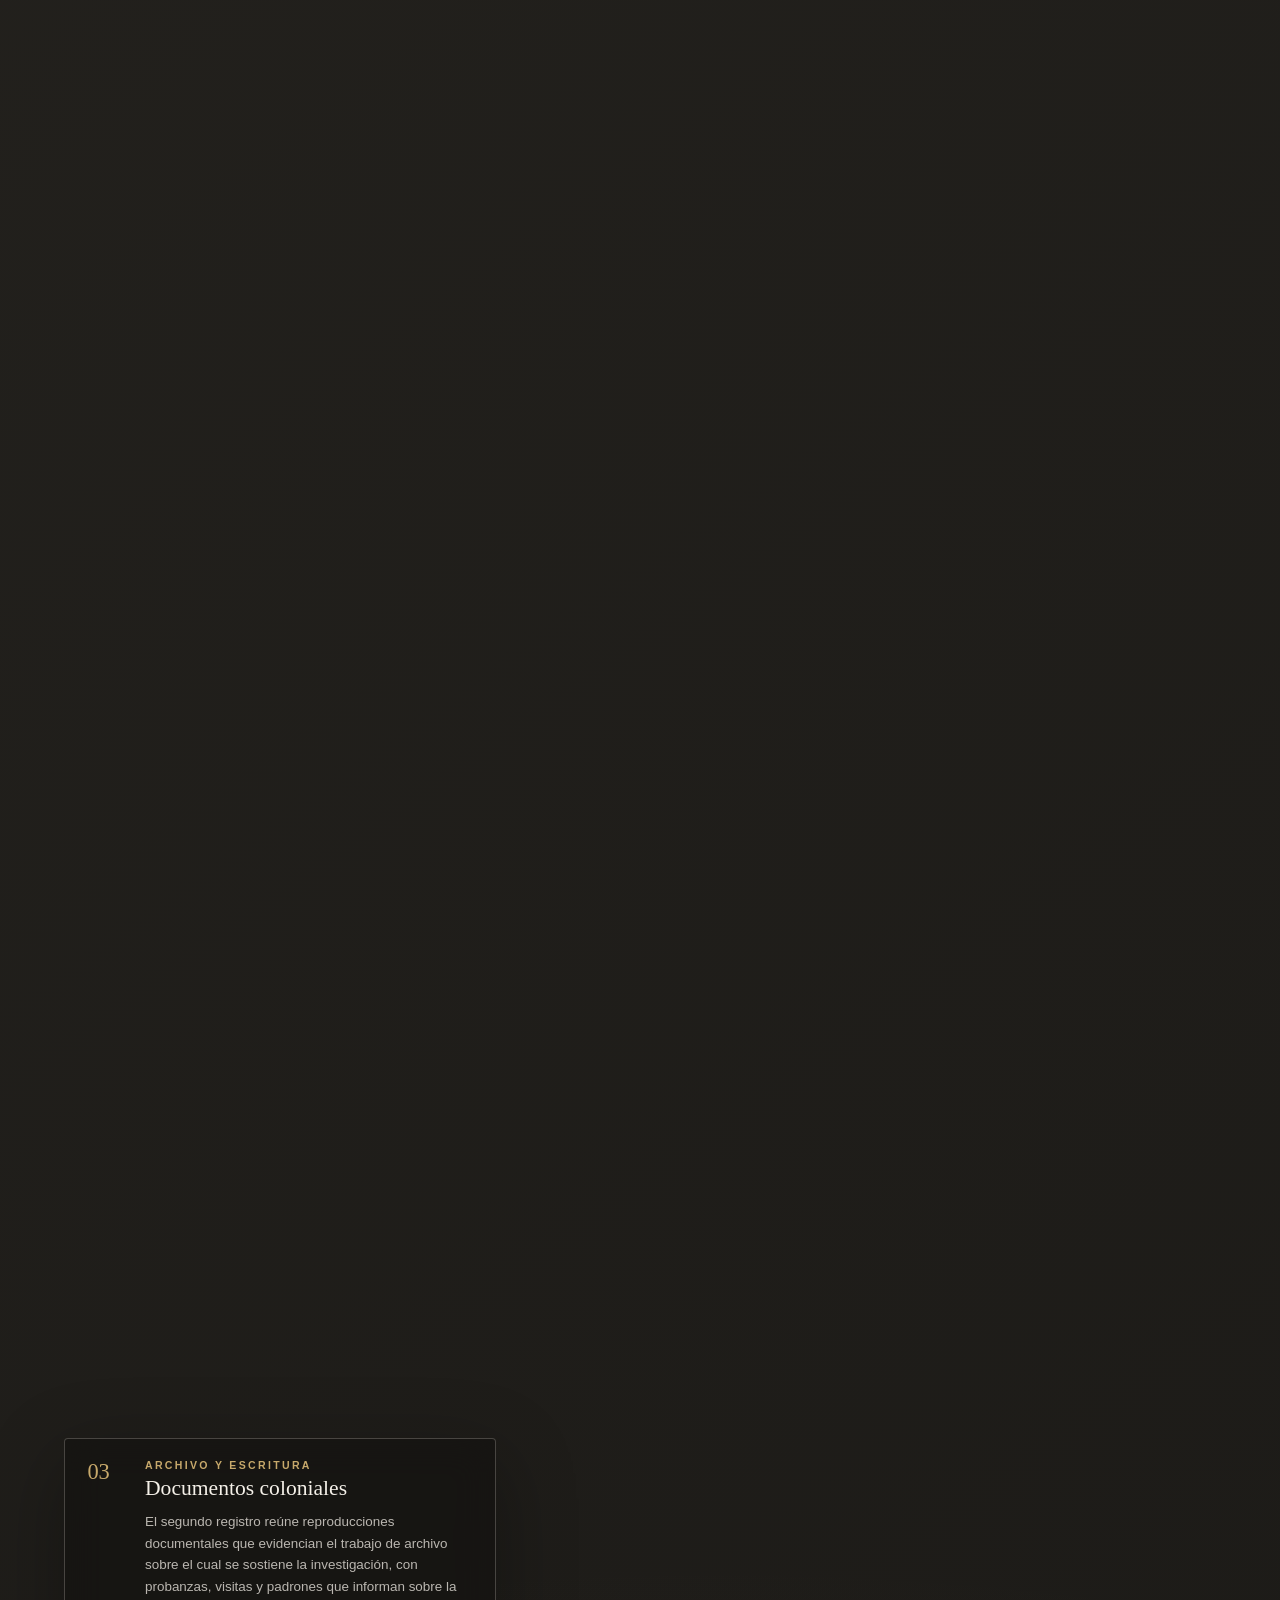
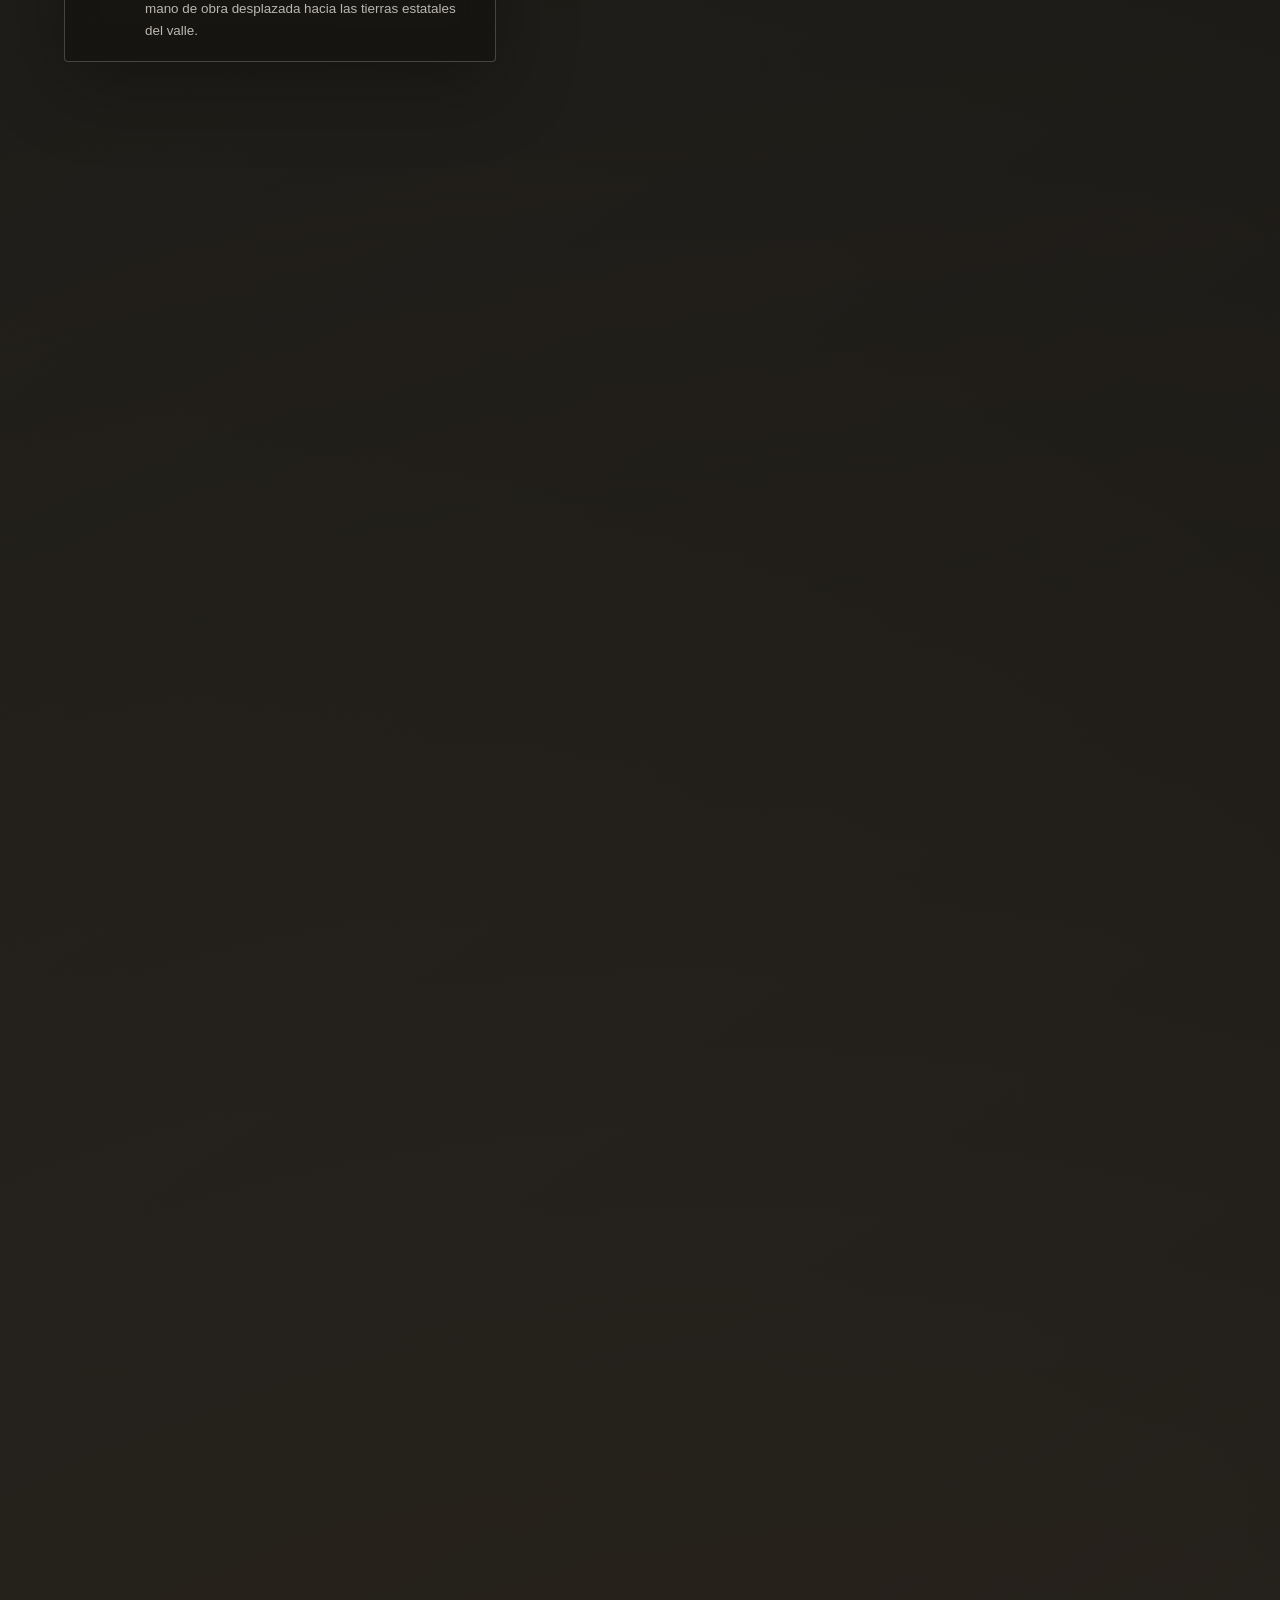
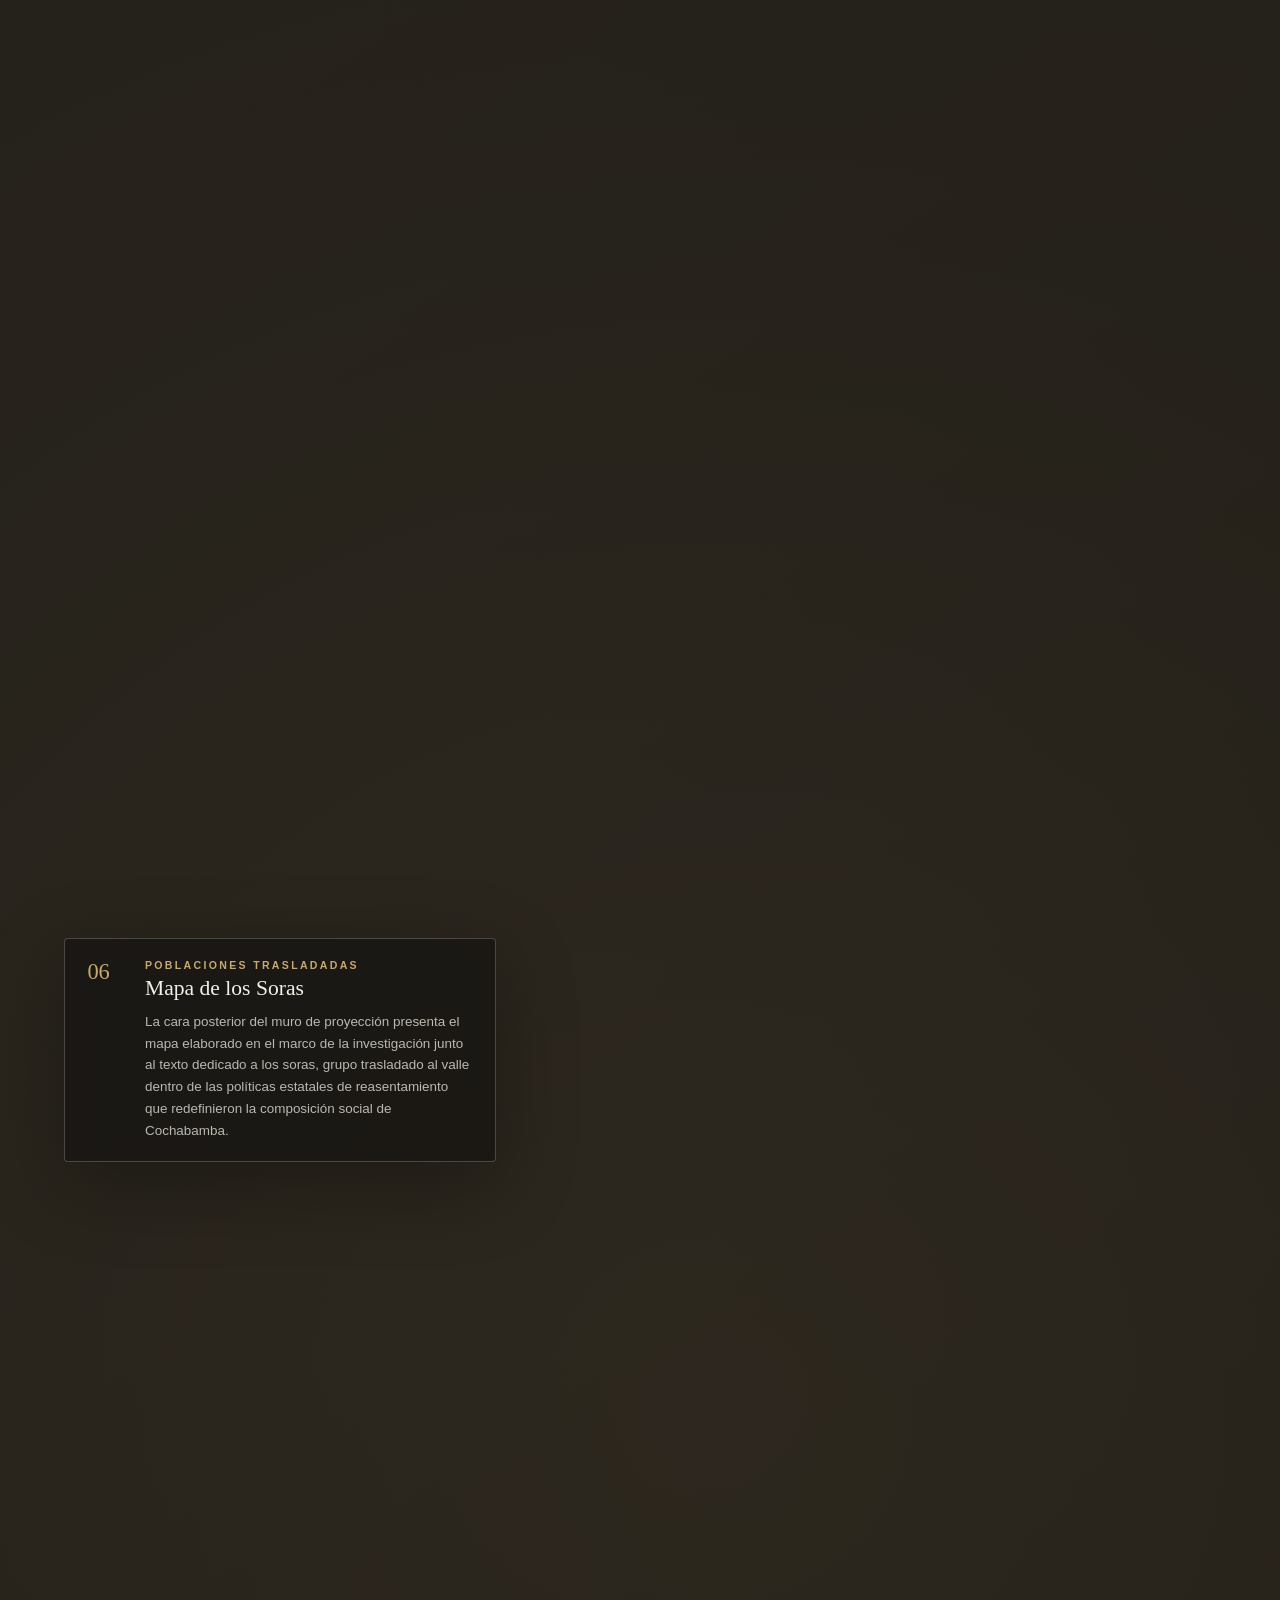
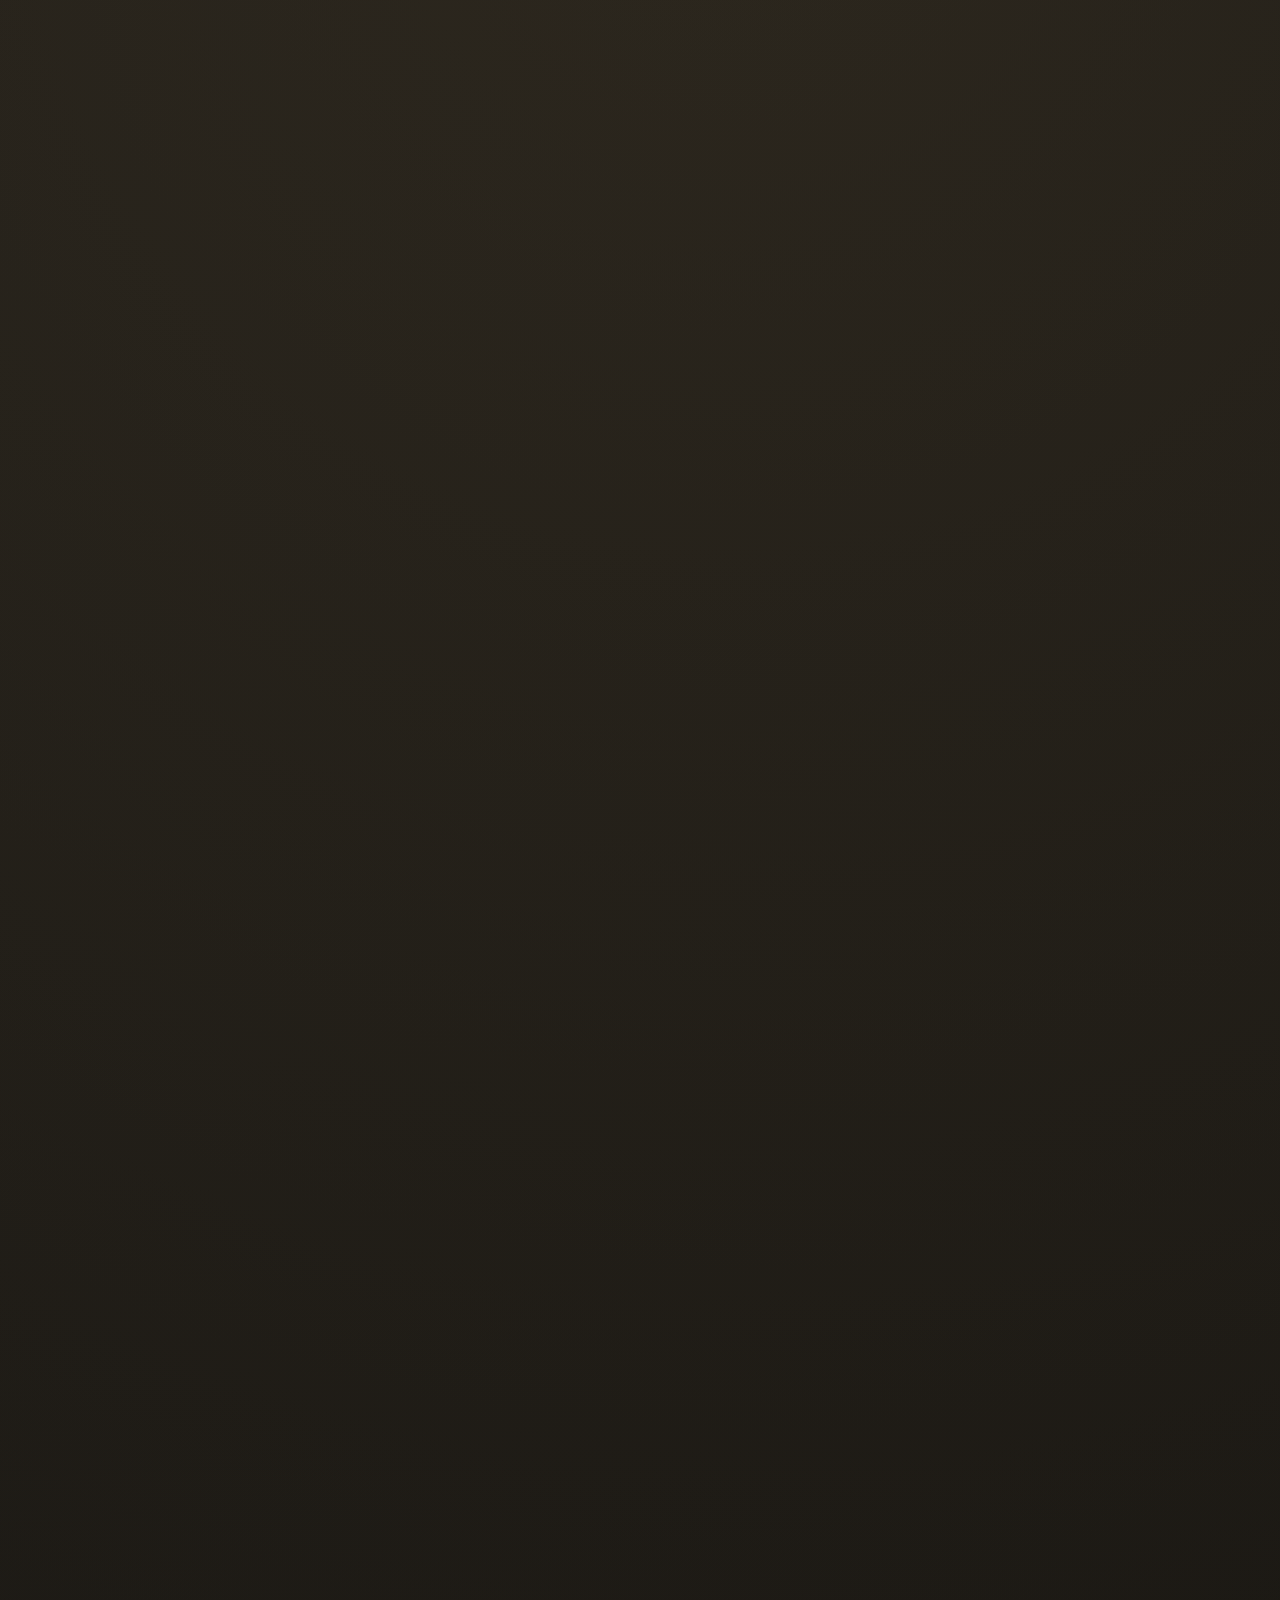
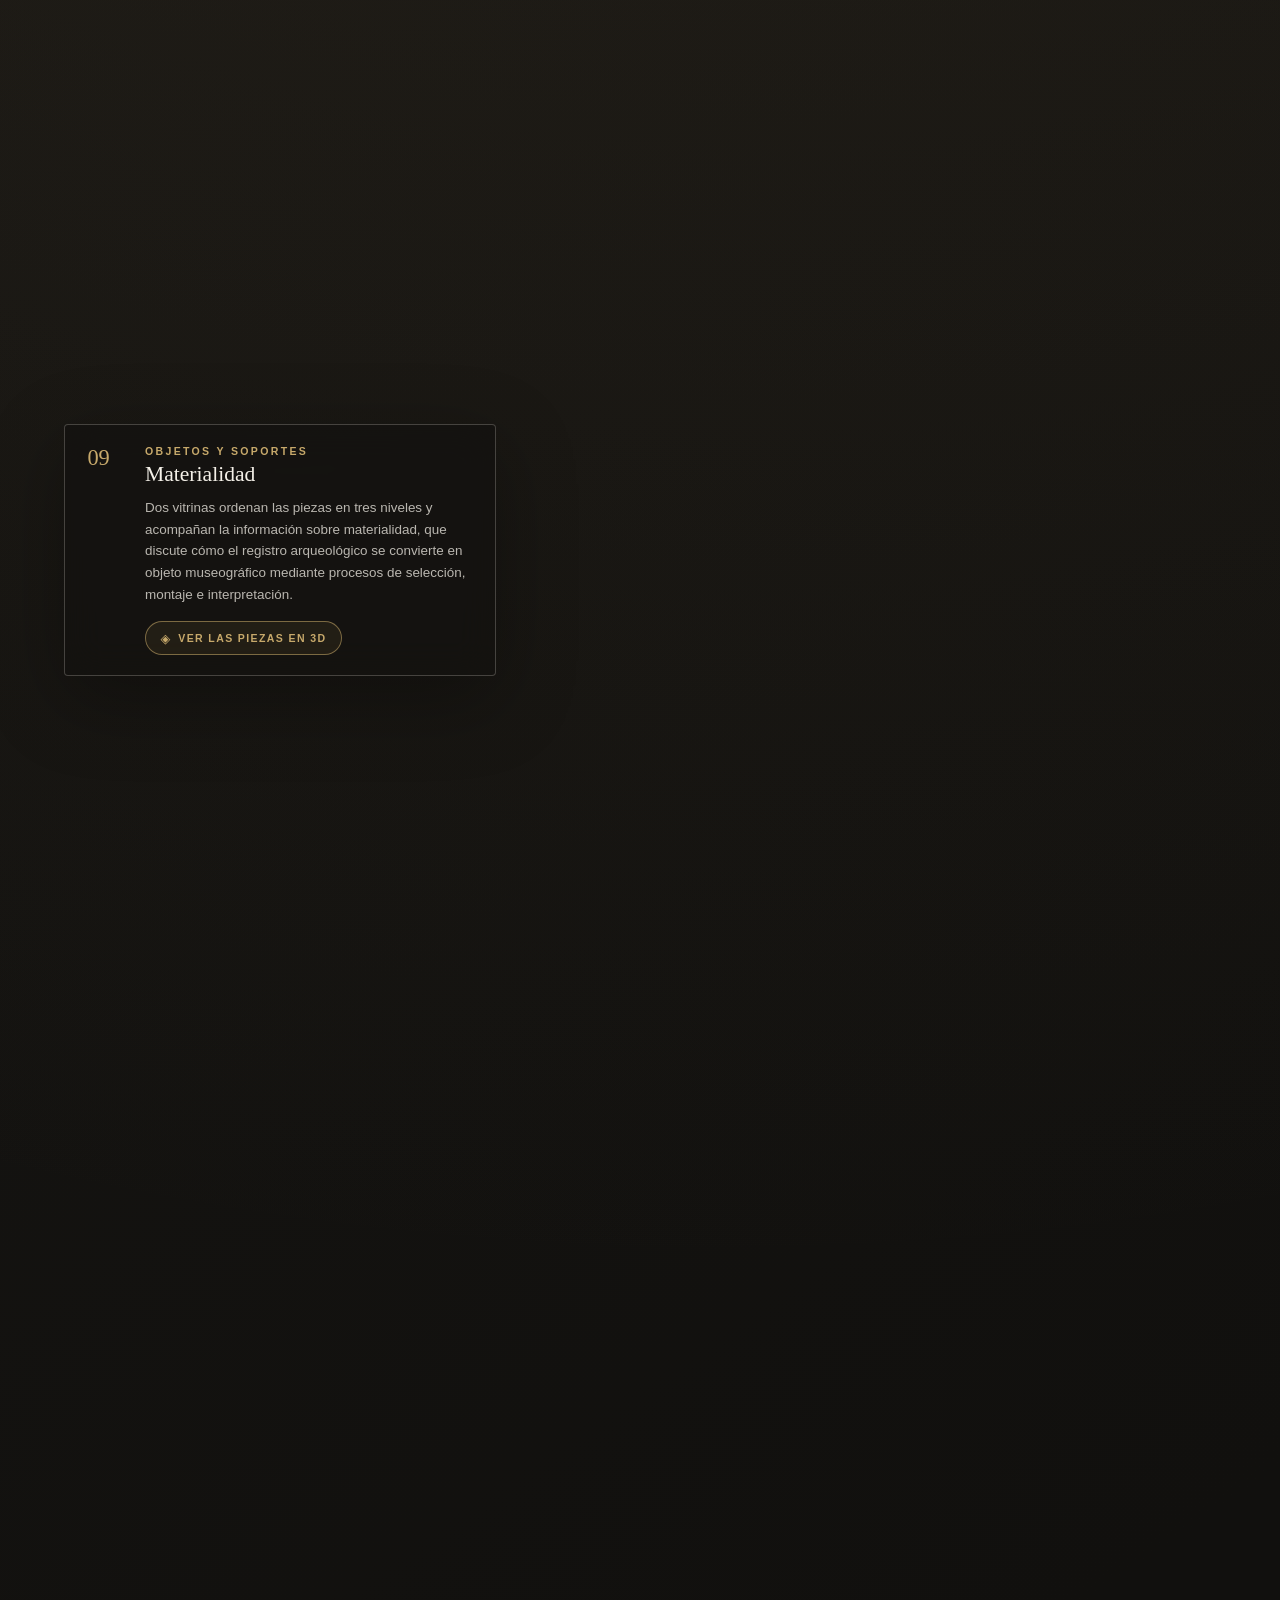
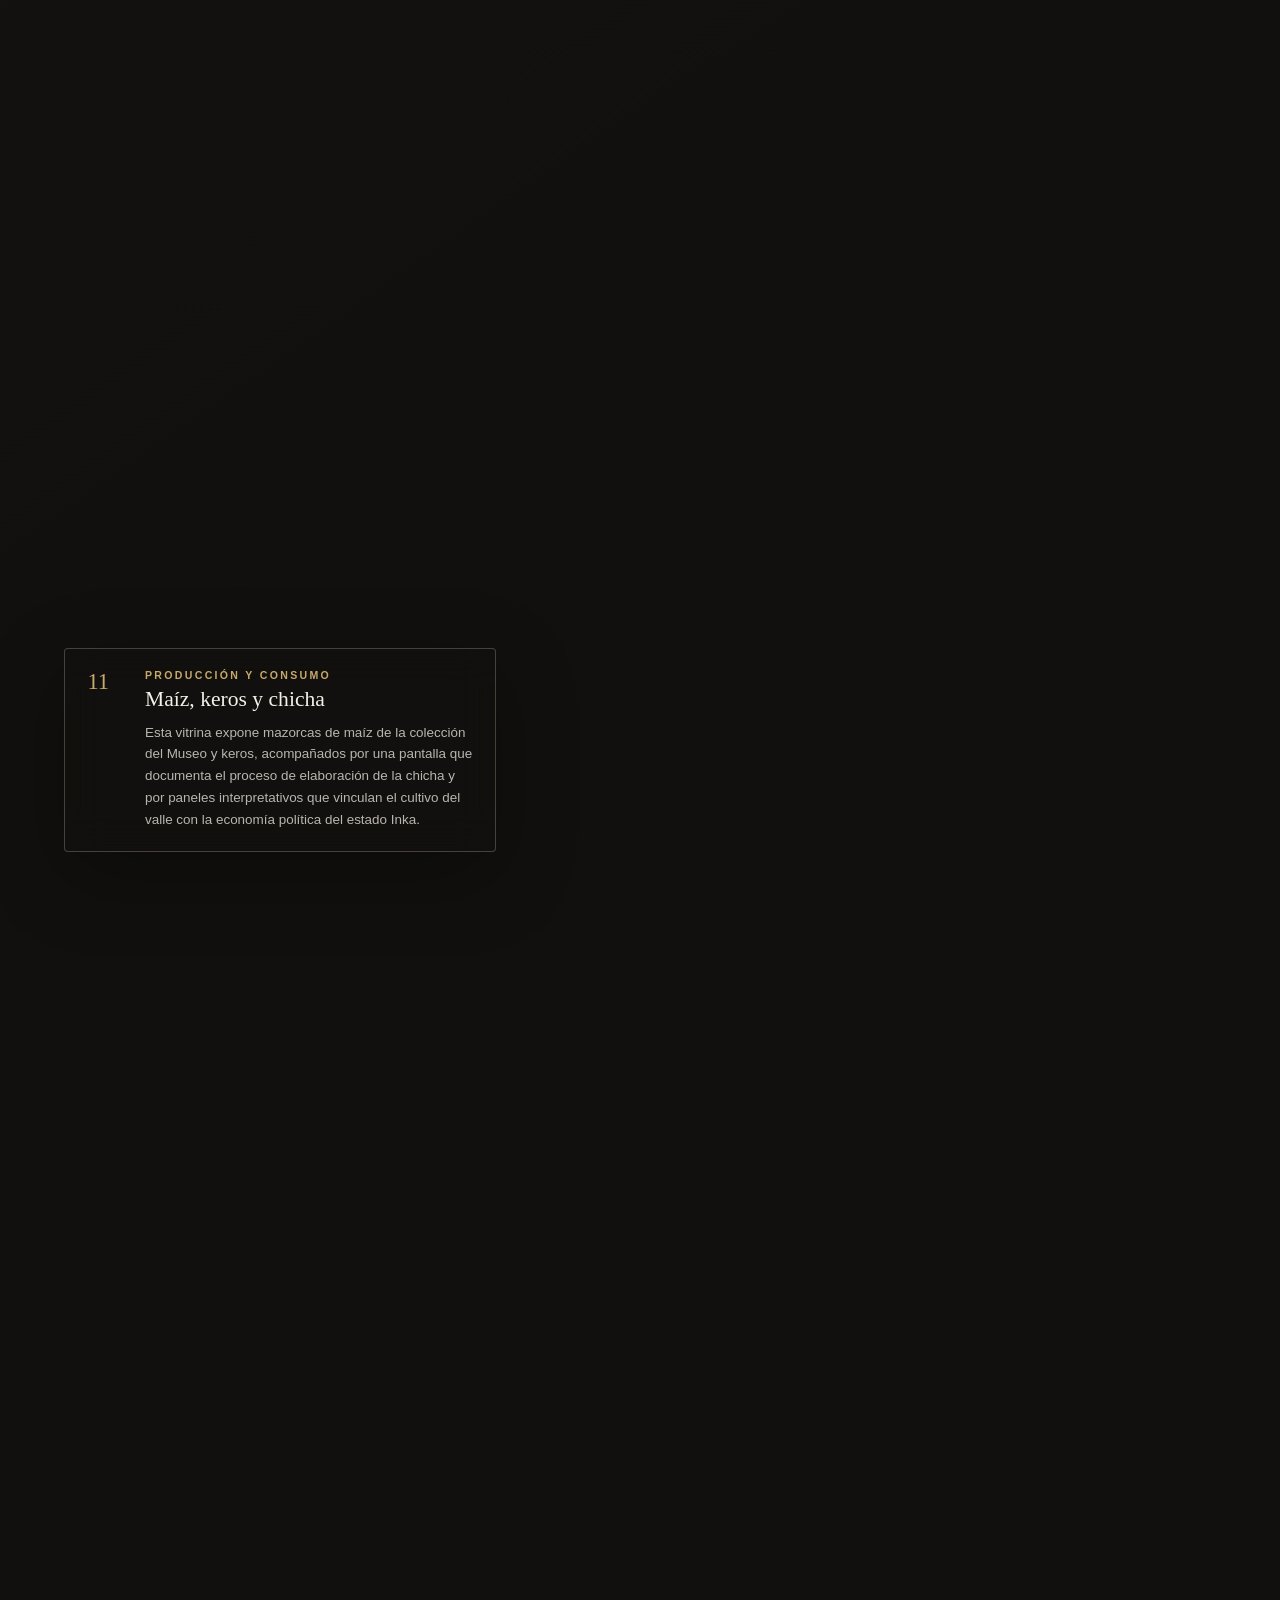
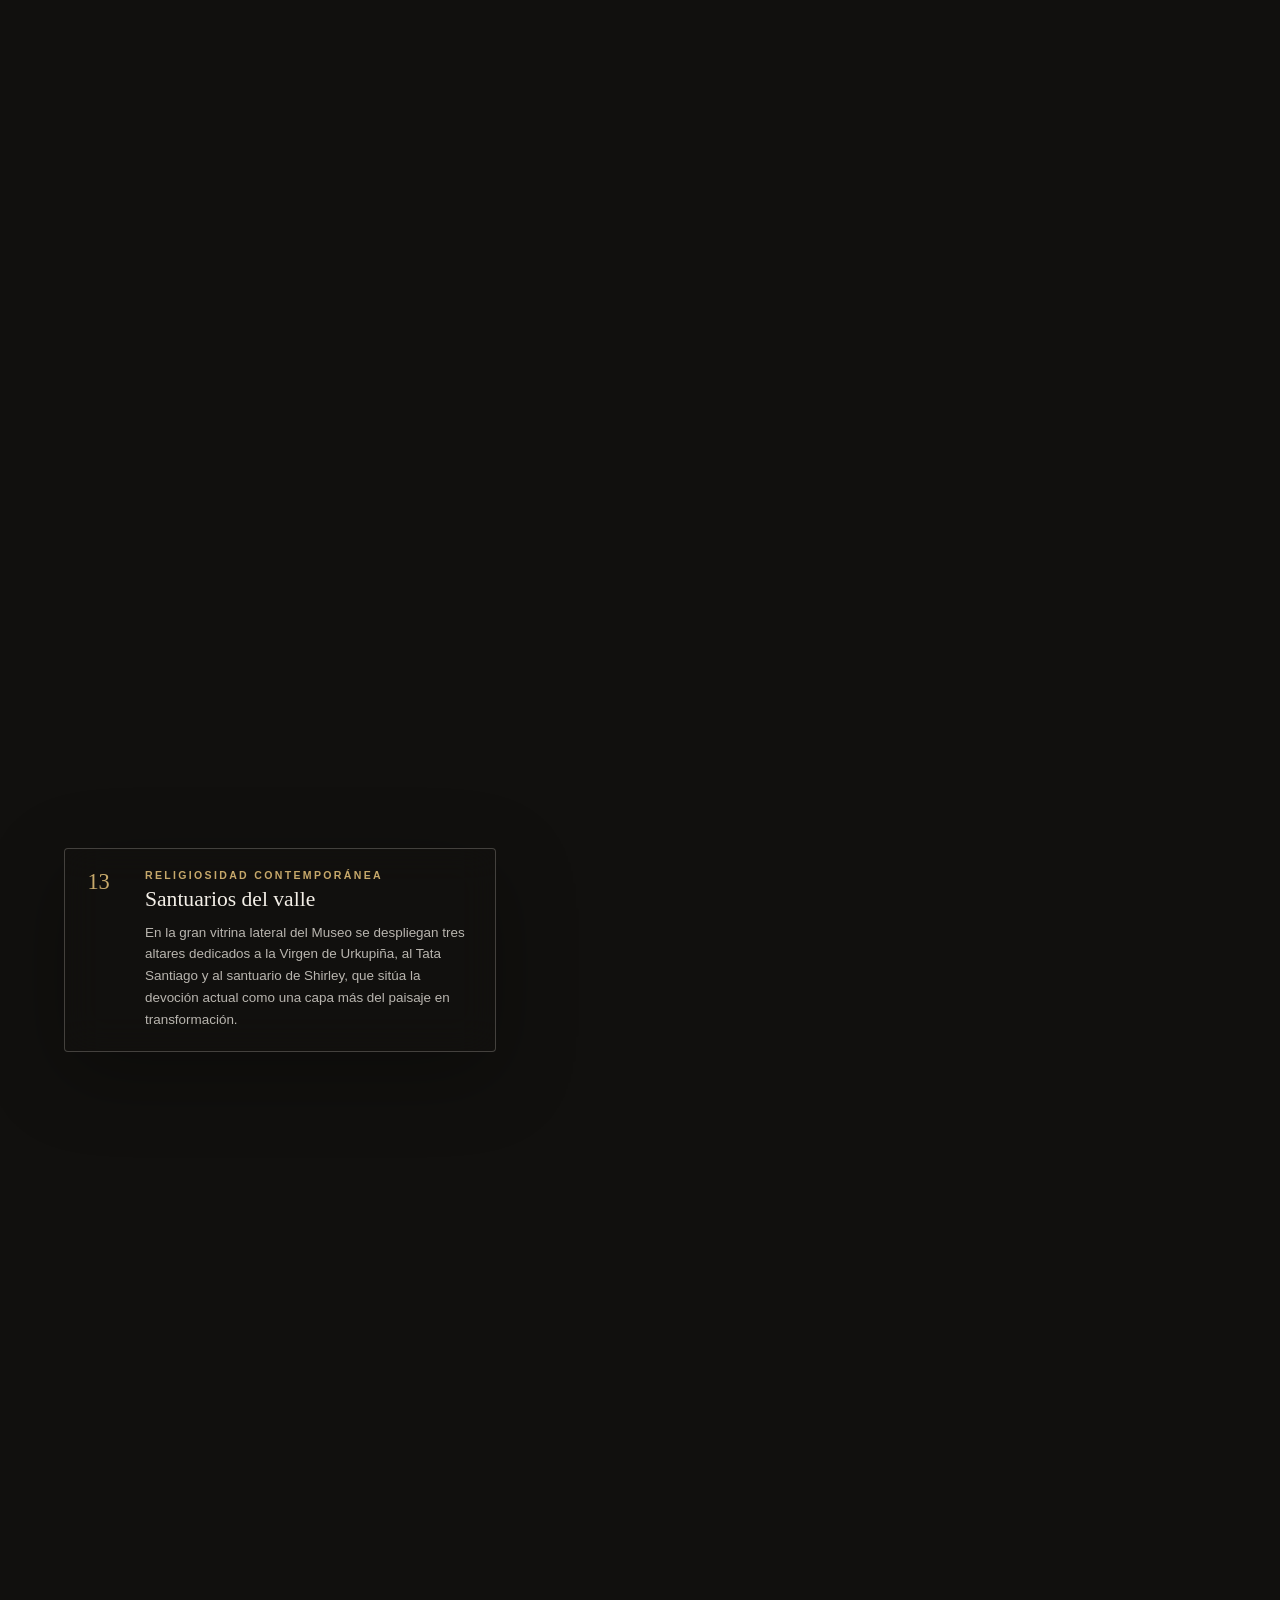
==== commit 45f18009: "Acortar el boton de la vitrina central" ====
--- a/index.html
+++ b/index.html
@@ -9,14 +9,14 @@
     />
     <meta name="theme-color" content="#171613" />
     <title>Landscapes in Transformation · Museo BASA 3D</title>
-    <link rel="stylesheet" href="./styles.css?v=14" />
+    <link rel="stylesheet" href="./styles.css?v=15" />
     <script type="module">
       import { ModelViewerElement } from "./model-viewer.min.js";
       ModelViewerElement.dracoDecoderLocation = new URL(
         "./",
         document.baseURI,
       ).href;
-      await import("./app.js?v=14");
+      await import("./app.js?v=15");
     </script>
   </head>
   <body>
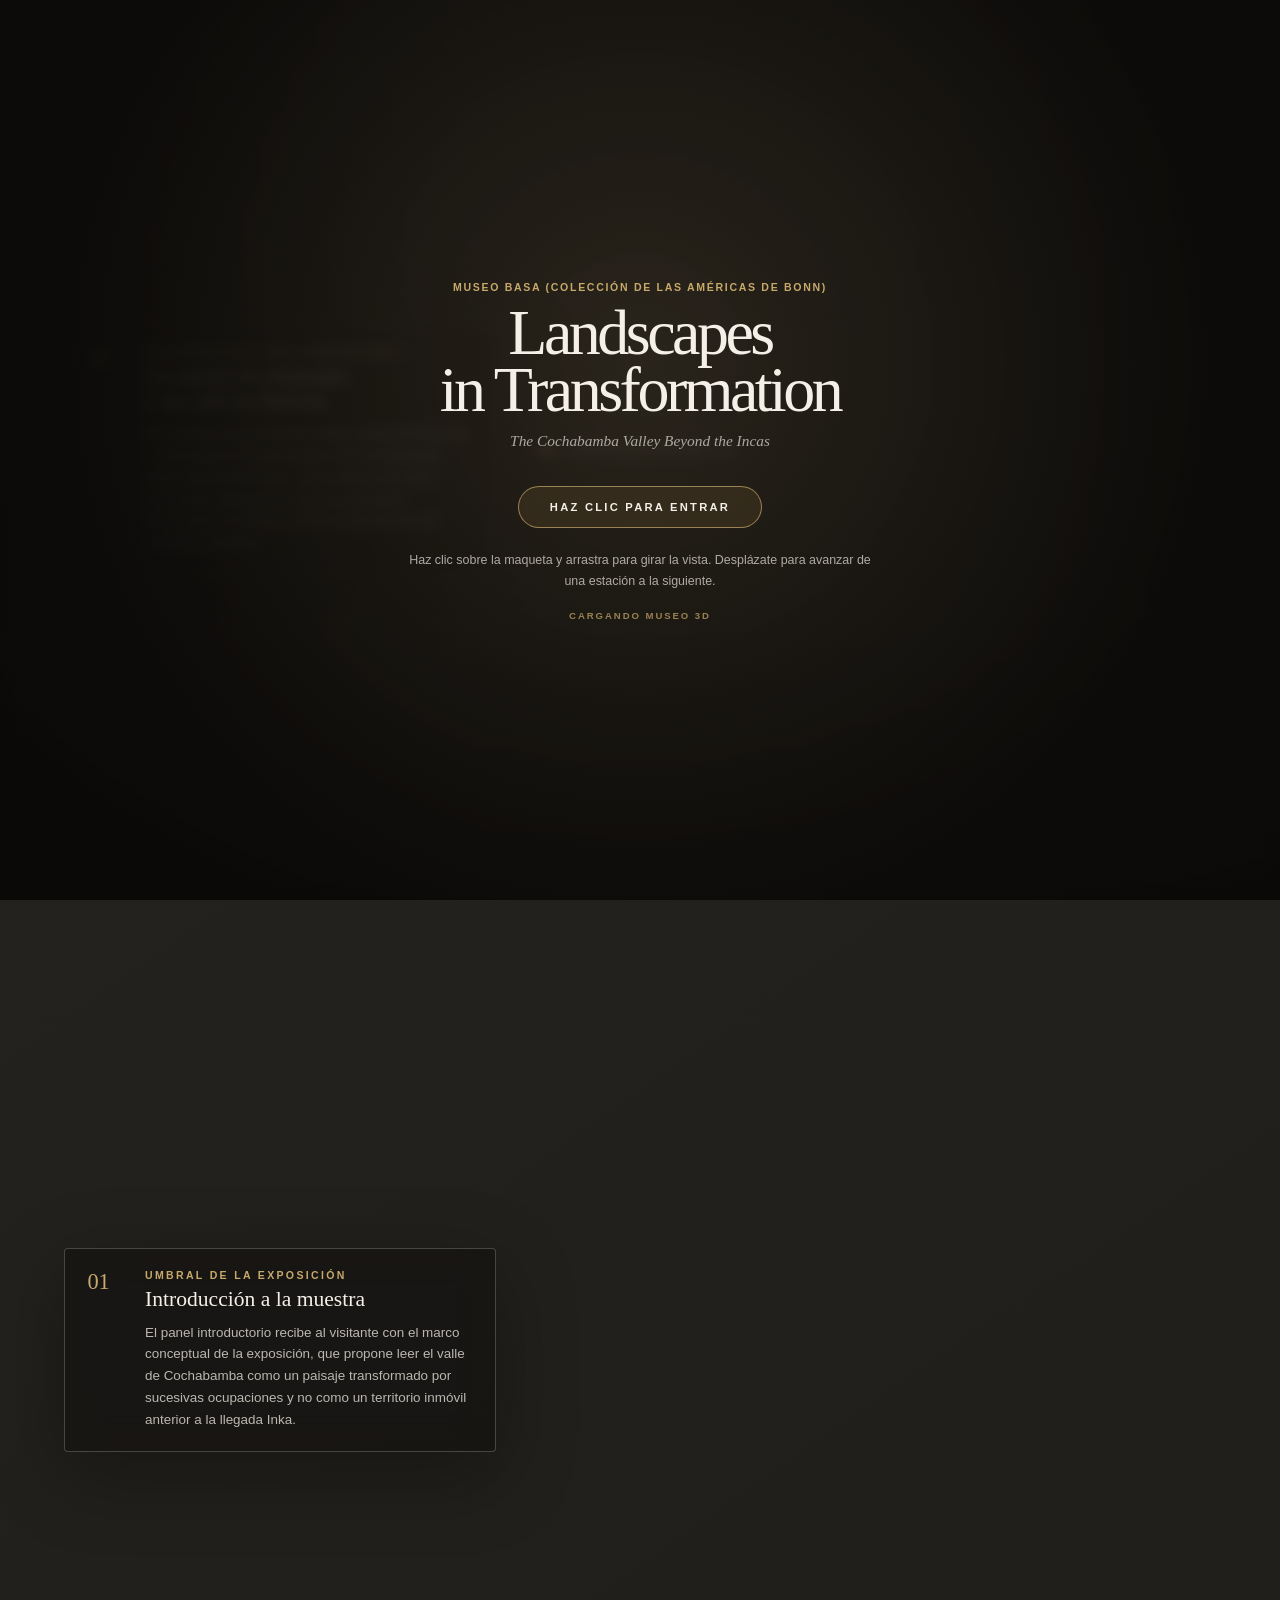
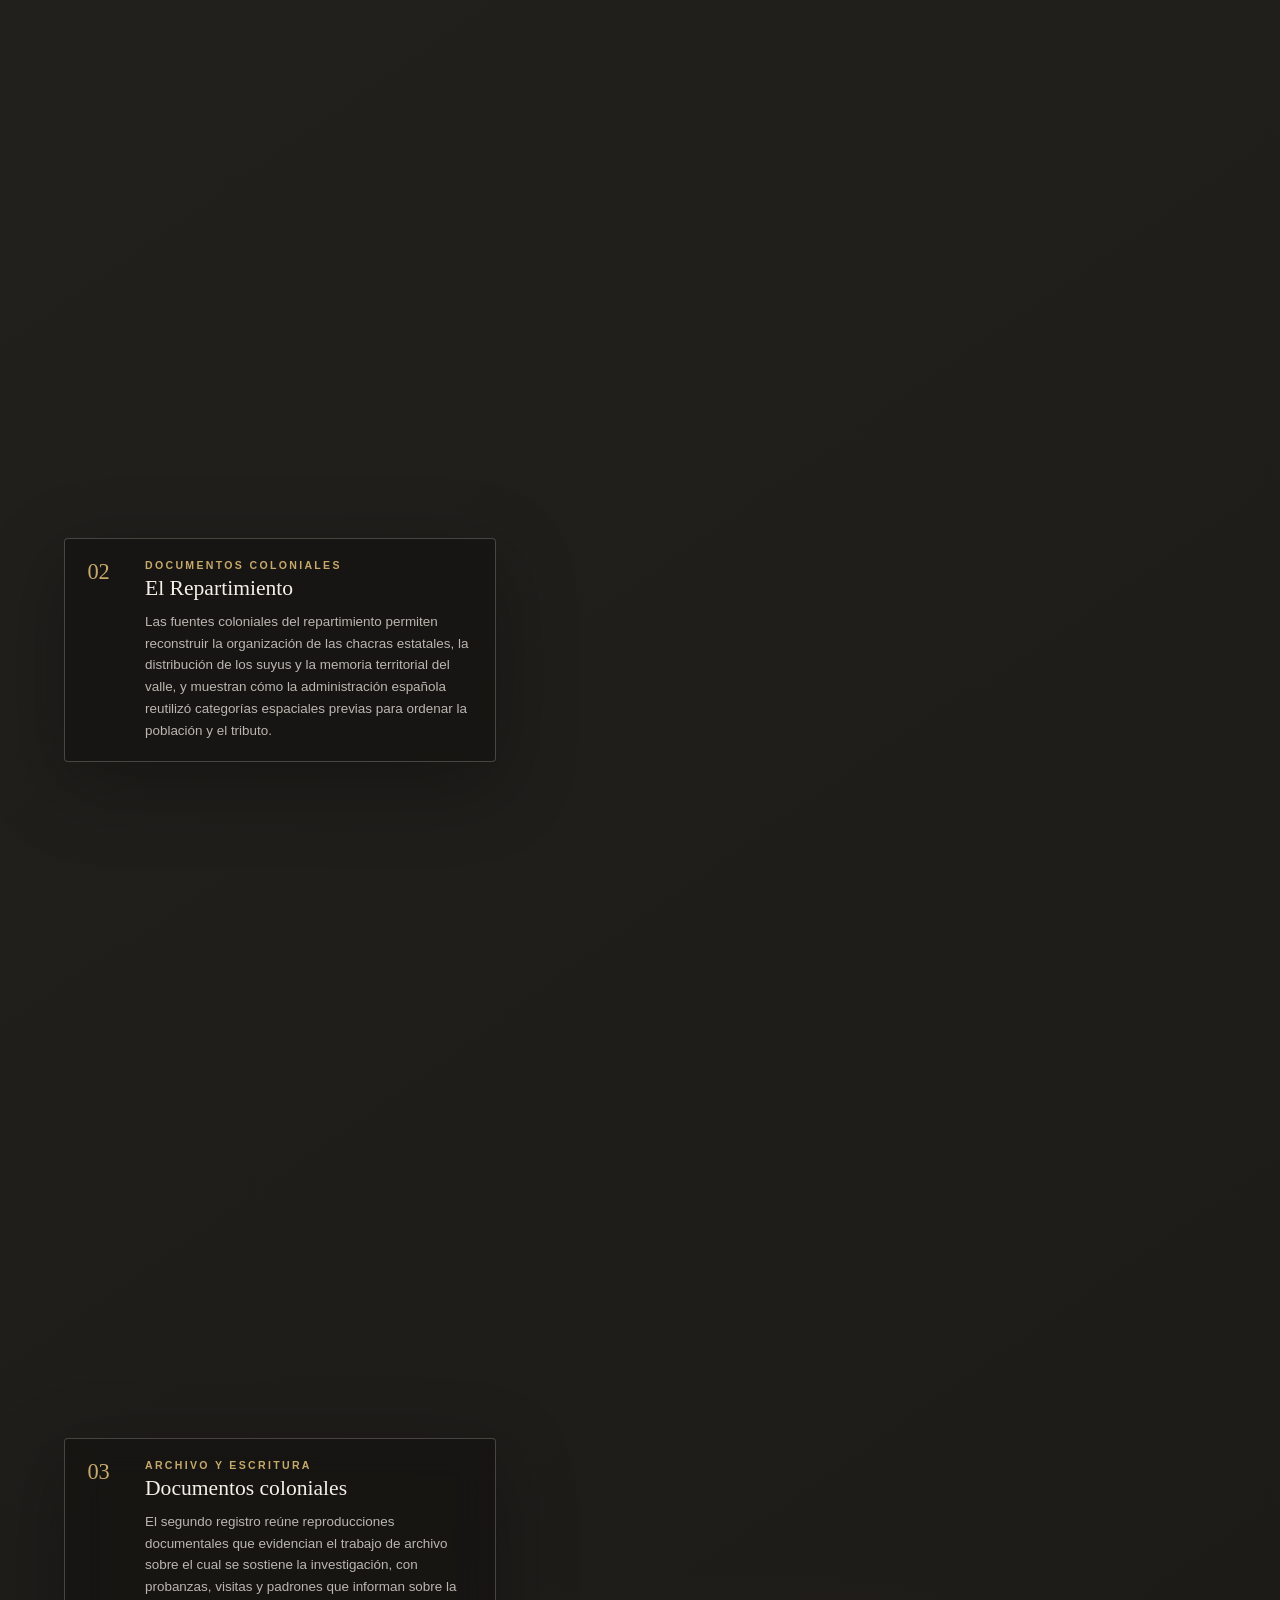
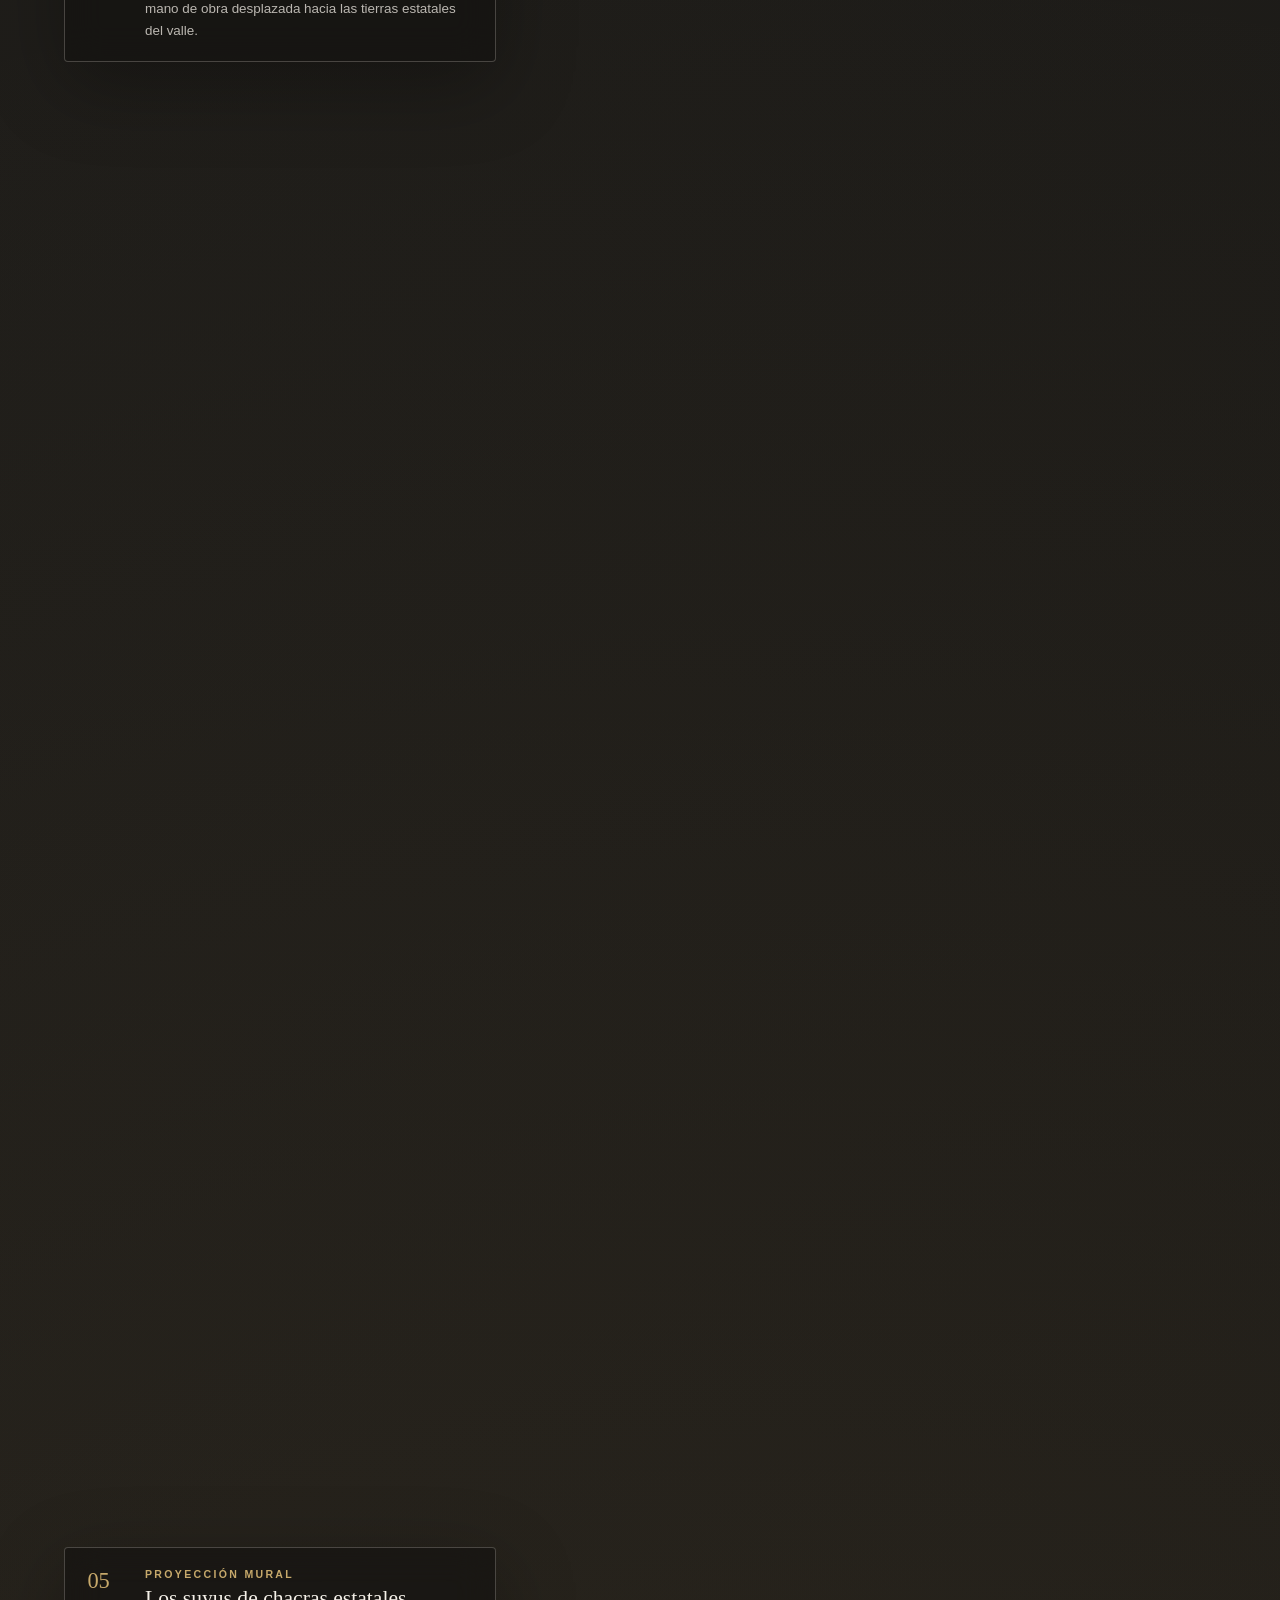
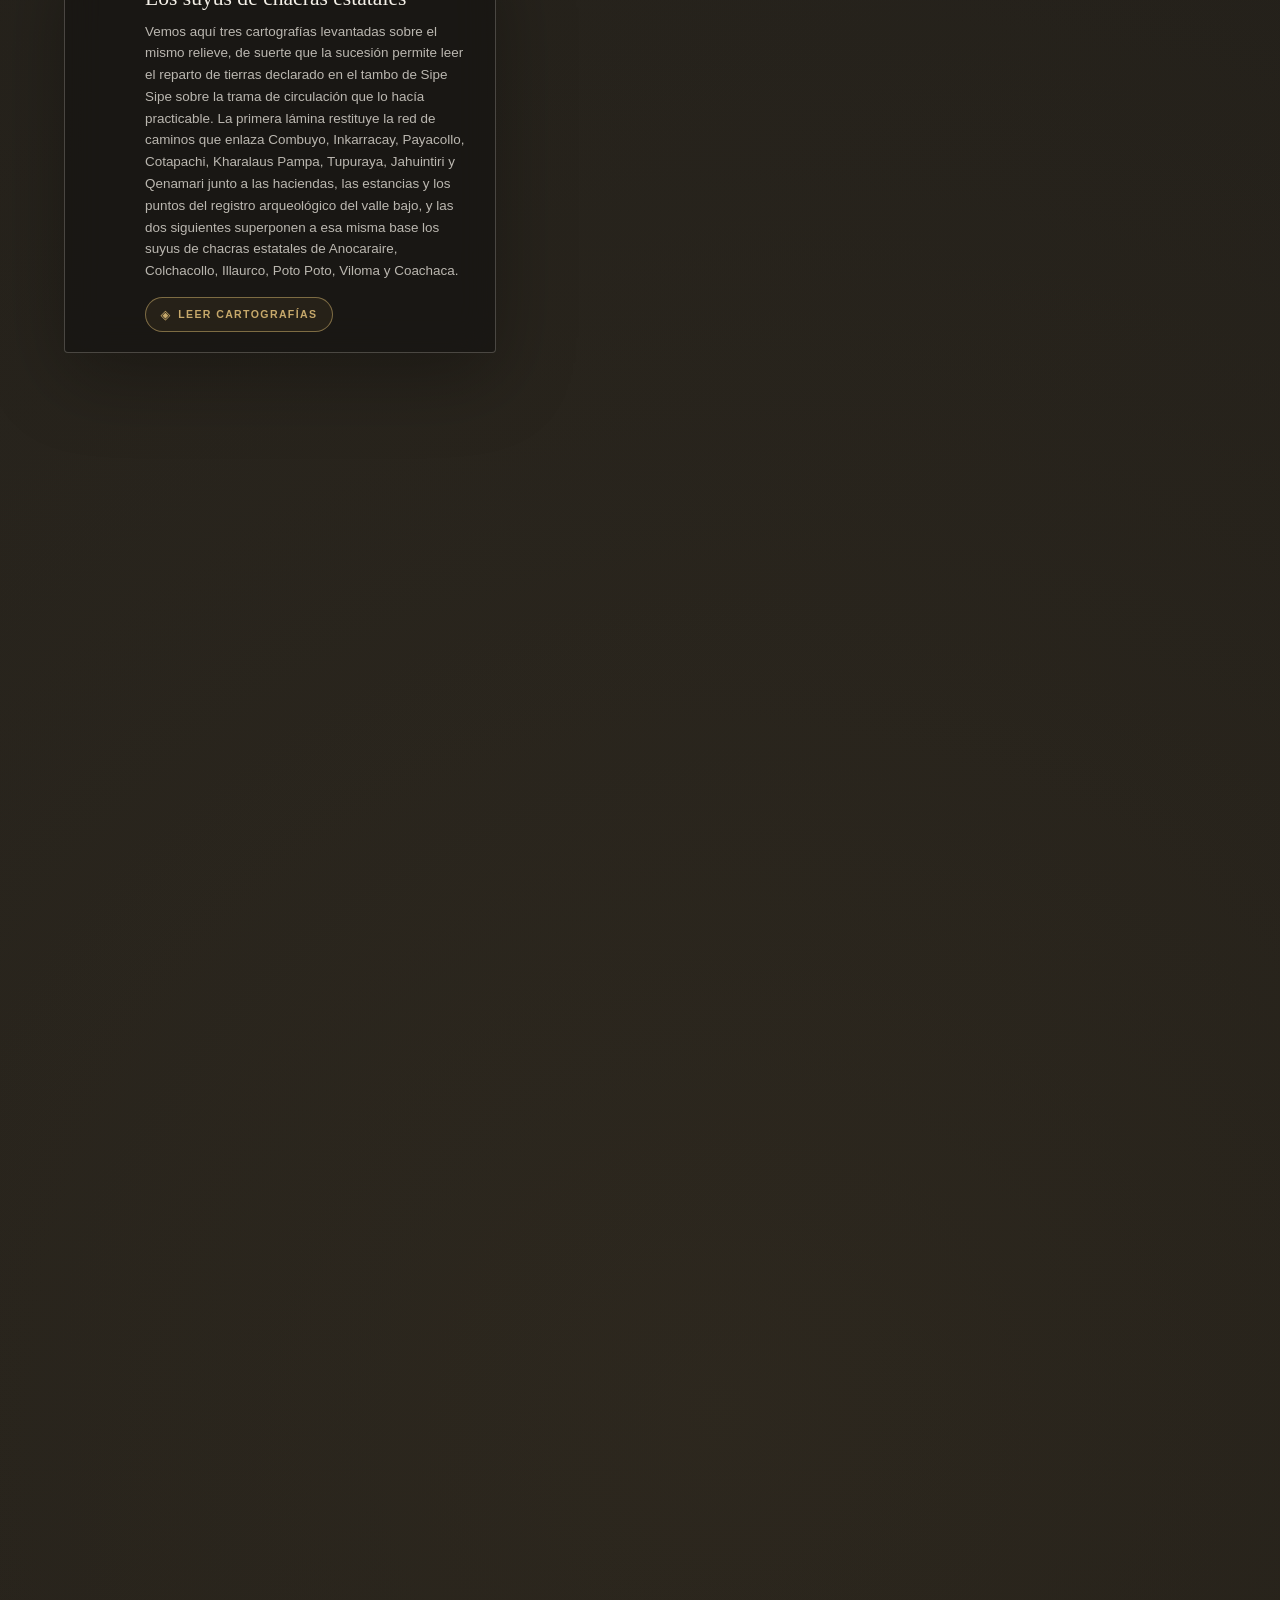
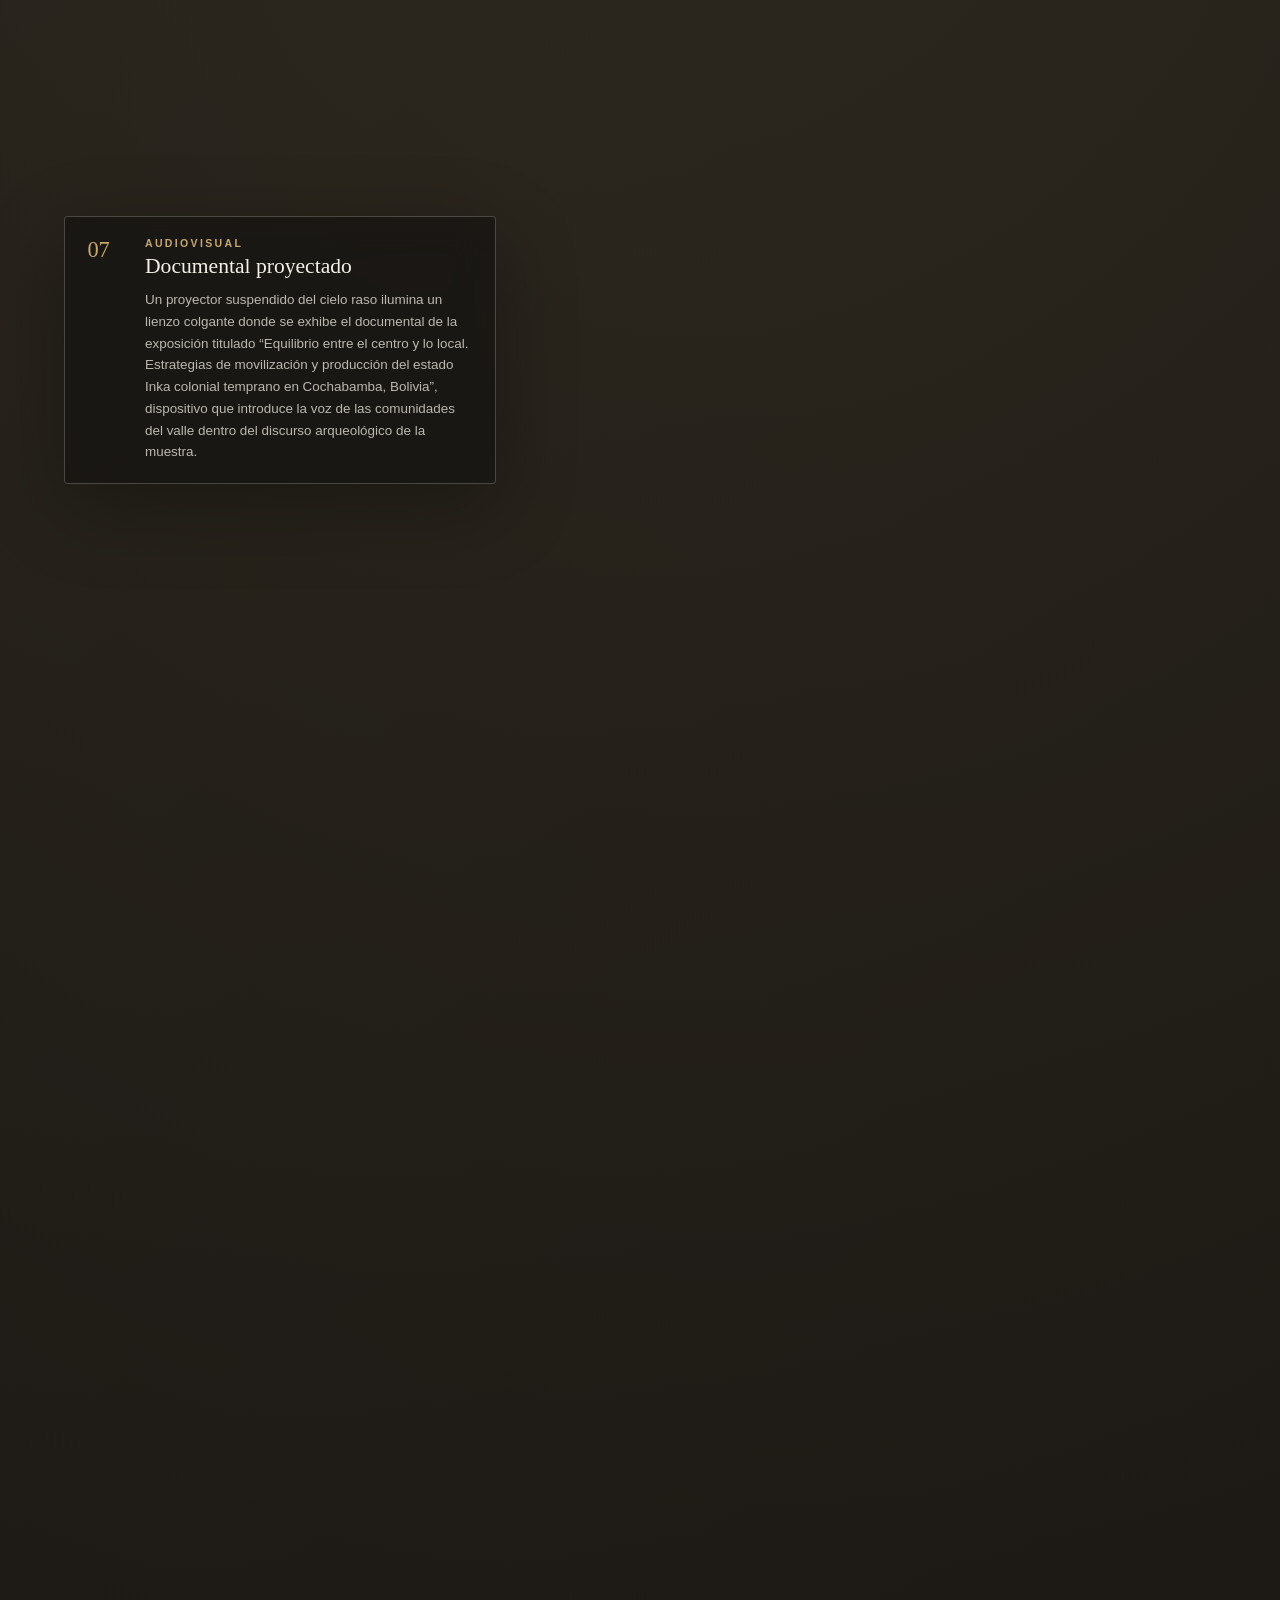
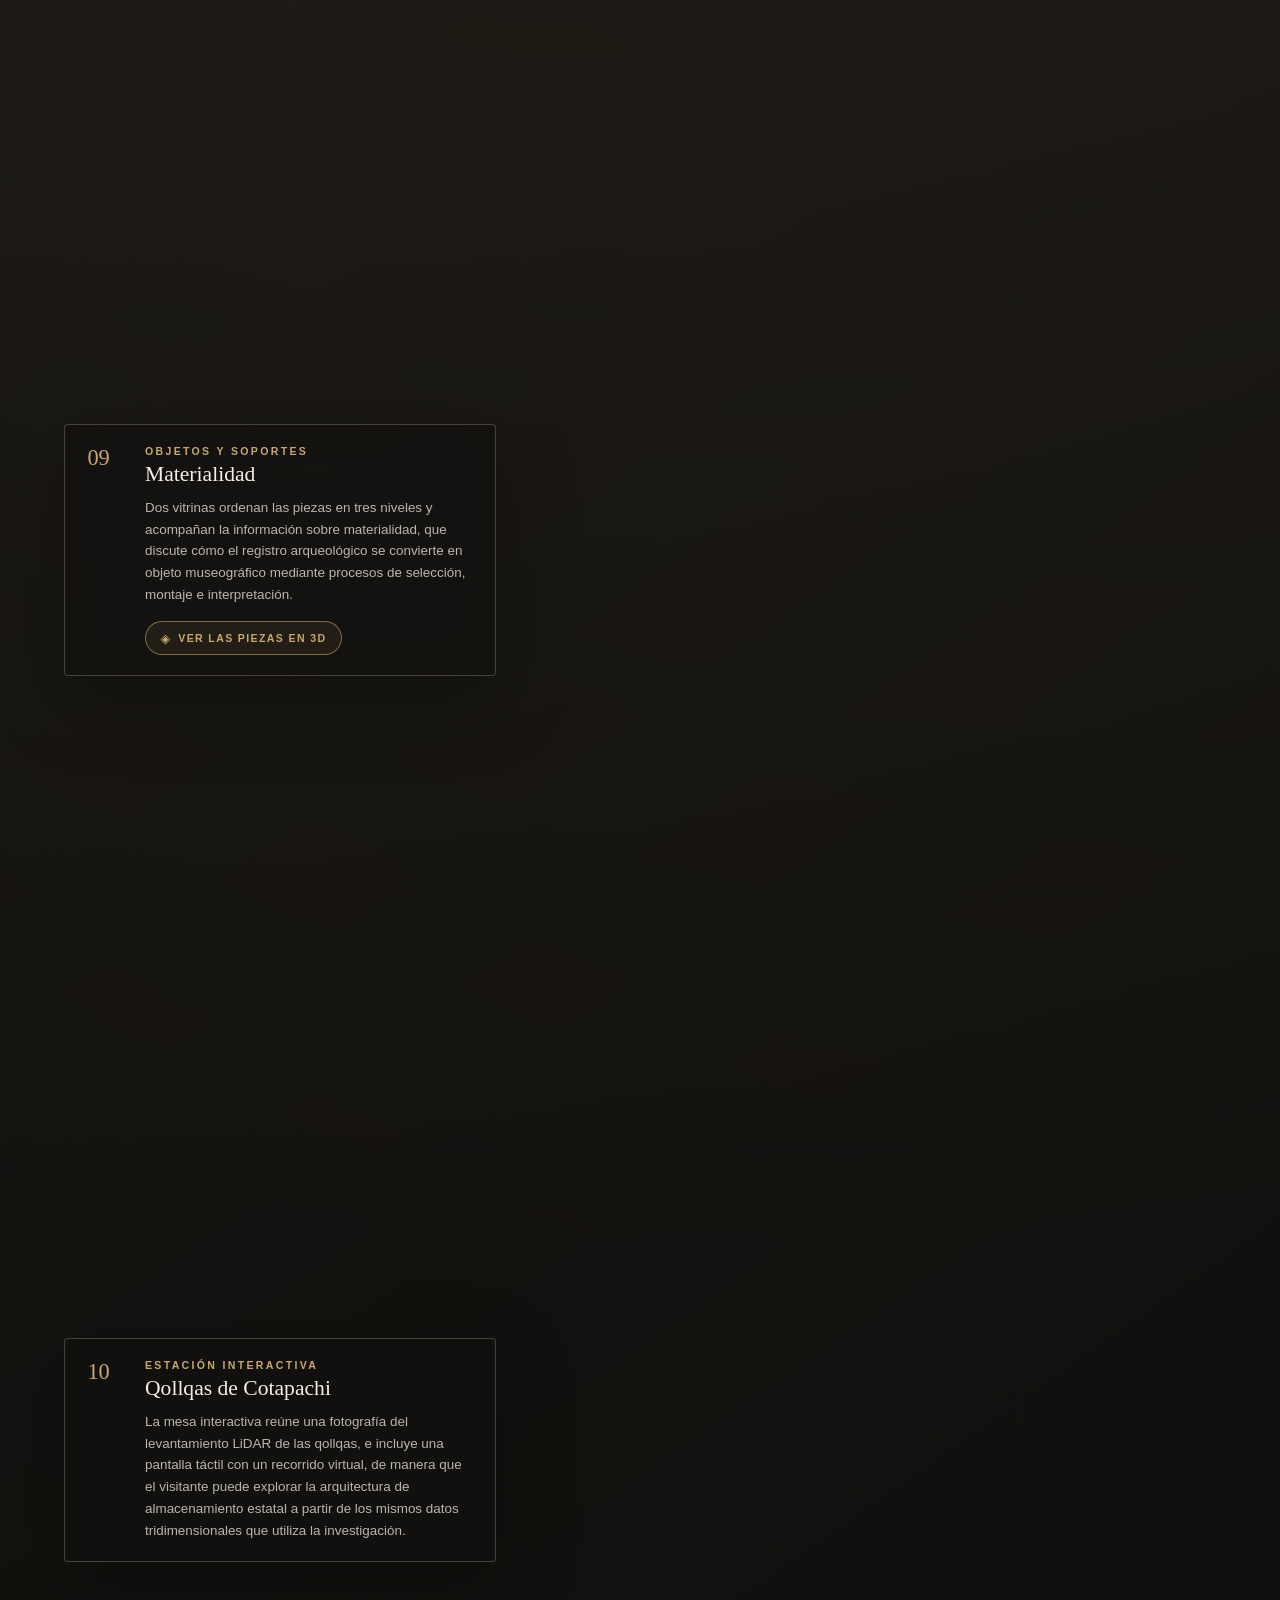
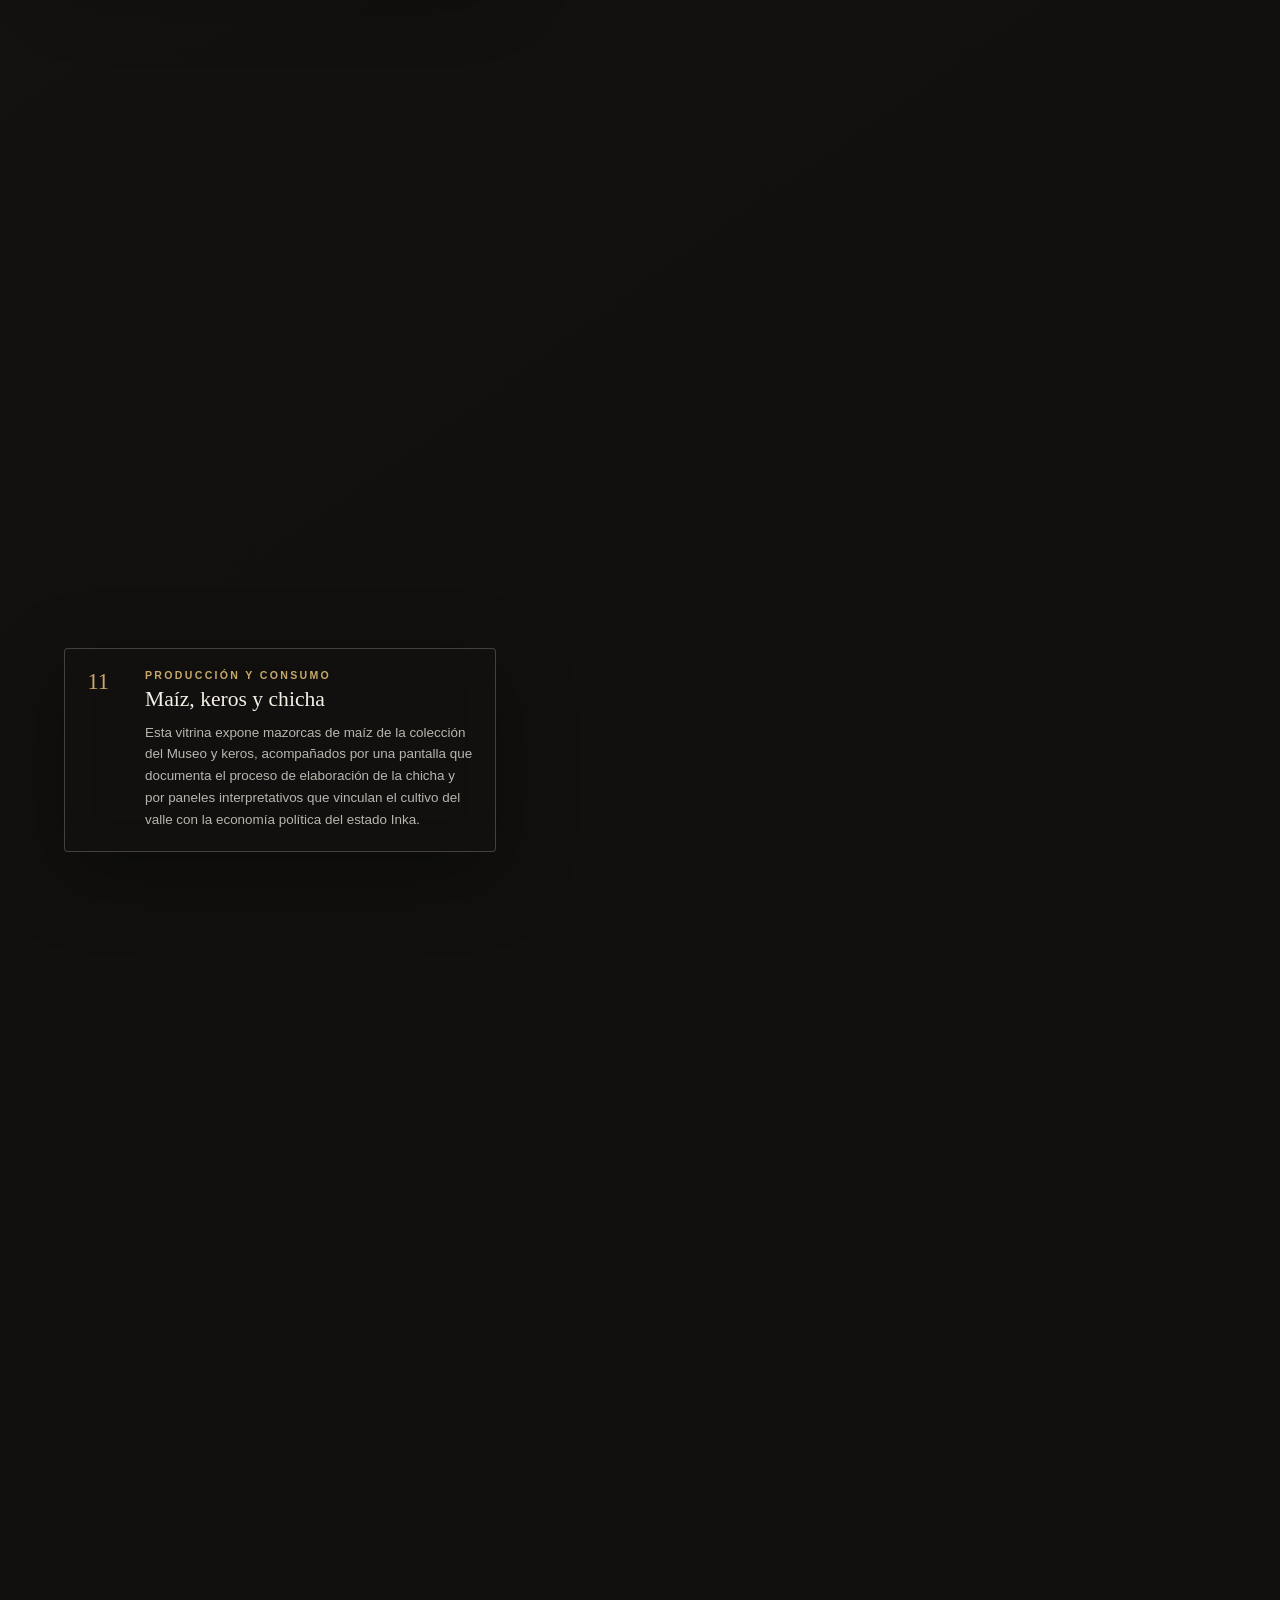
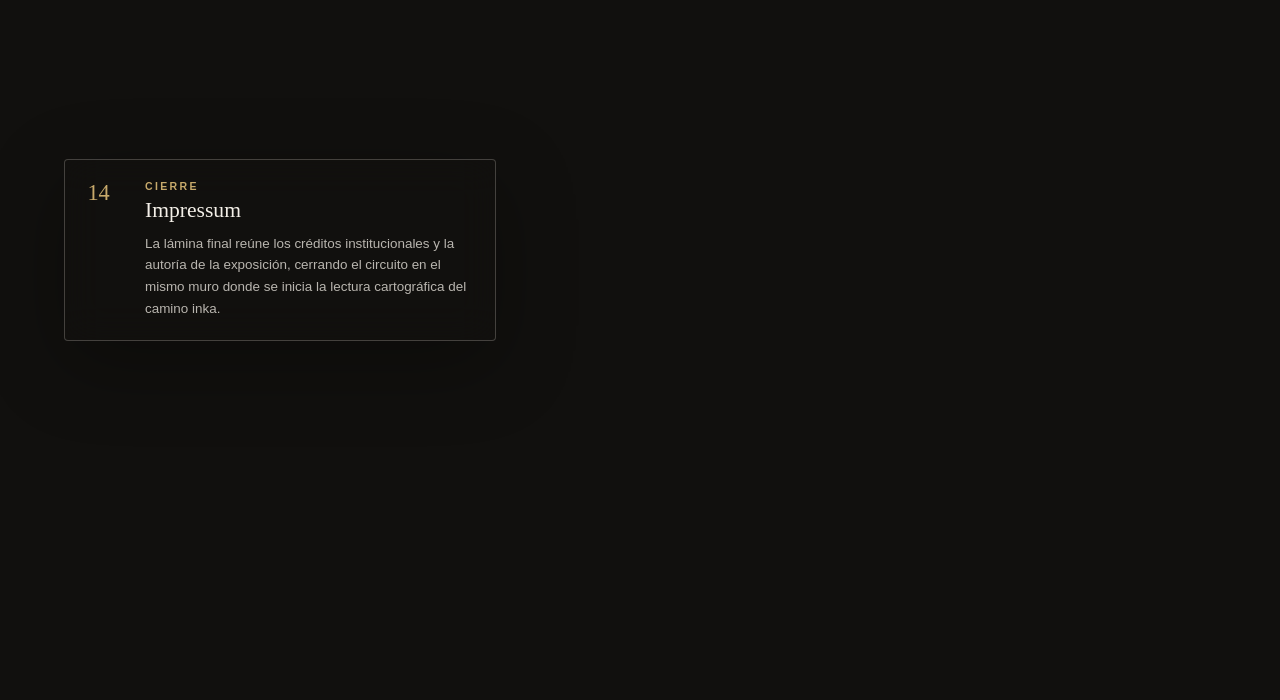
==== commit fd920999: "Acortar el boton de las cartografias proyectadas" ====
--- a/index.html
+++ b/index.html
@@ -9,14 +9,14 @@
     />
     <meta name="theme-color" content="#171613" />
     <title>Landscapes in Transformation · Museo BASA 3D</title>
-    <link rel="stylesheet" href="./styles.css?v=15" />
+    <link rel="stylesheet" href="./styles.css?v=16" />
     <script type="module">
       import { ModelViewerElement } from "./model-viewer.min.js";
       ModelViewerElement.dracoDecoderLocation = new URL(
         "./",
         document.baseURI,
       ).href;
-      await import("./app.js?v=15");
+      await import("./app.js?v=16");
     </script>
   </head>
   <body>
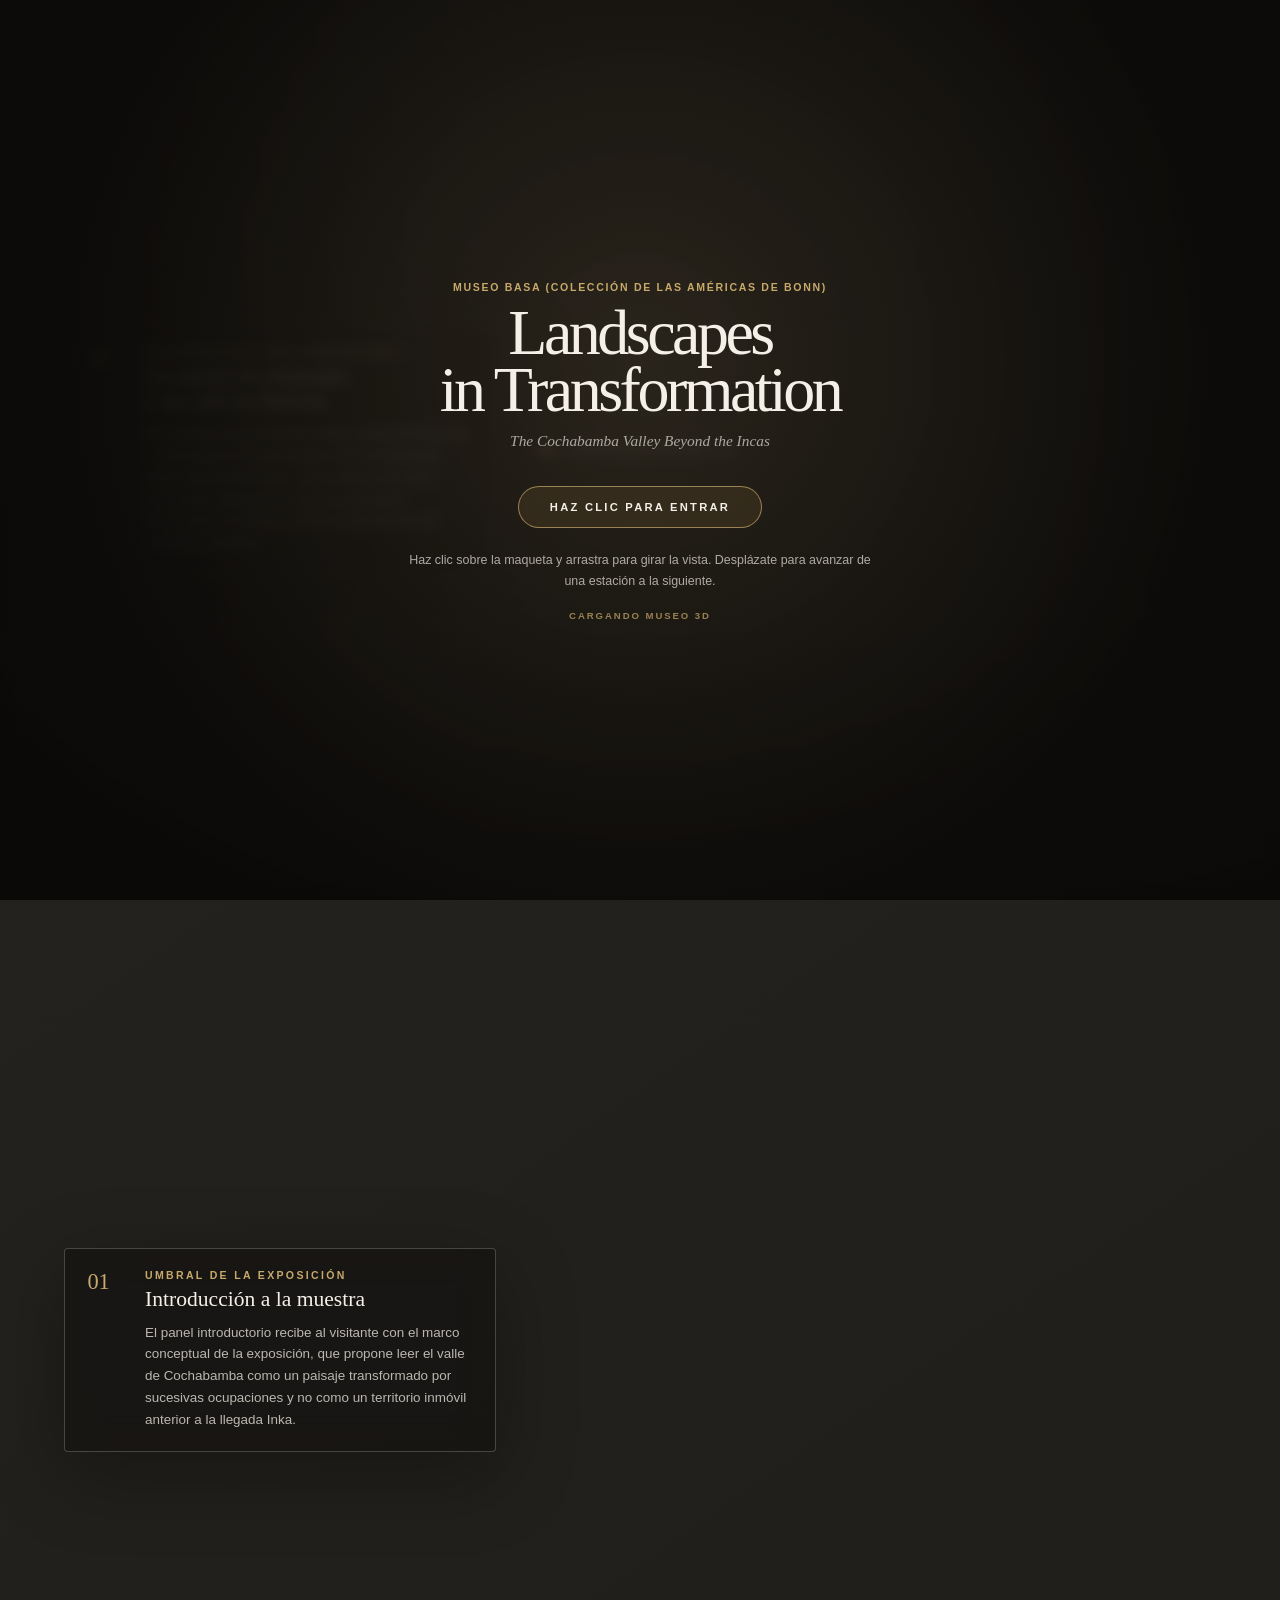
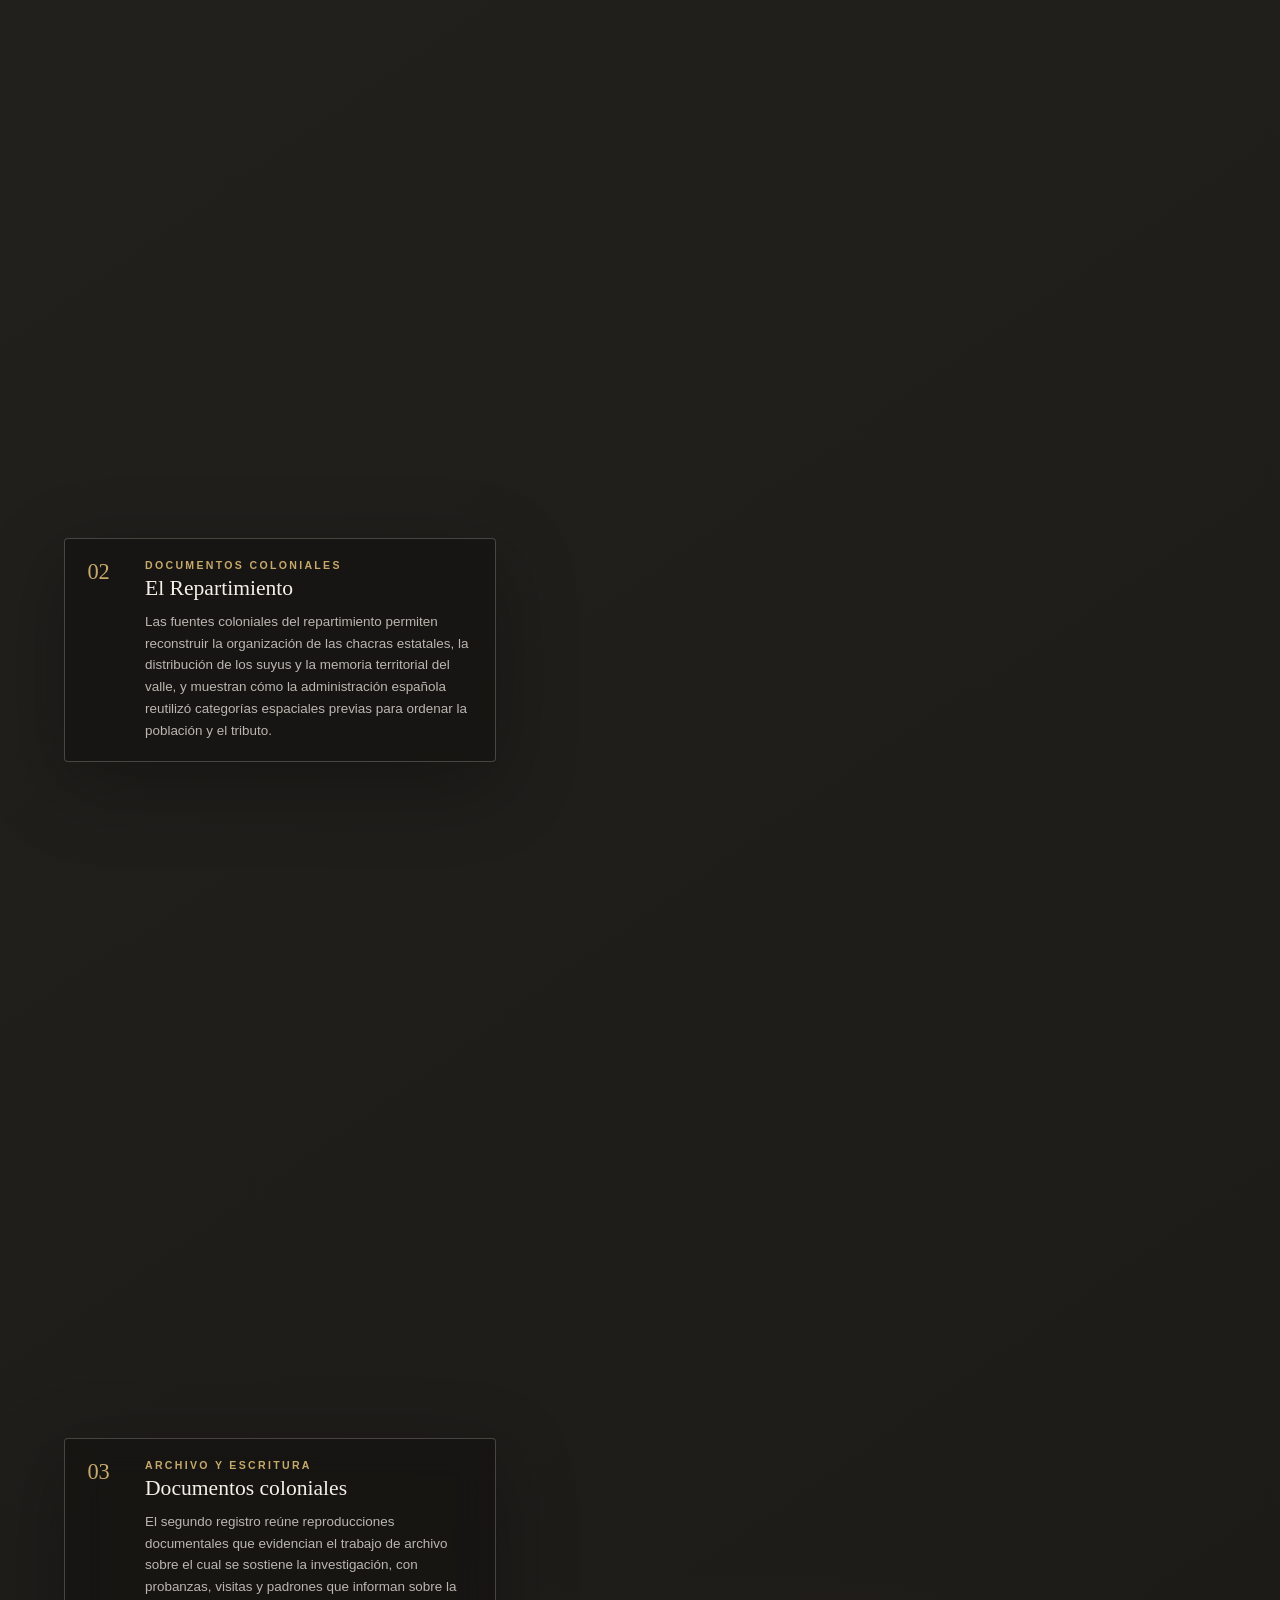
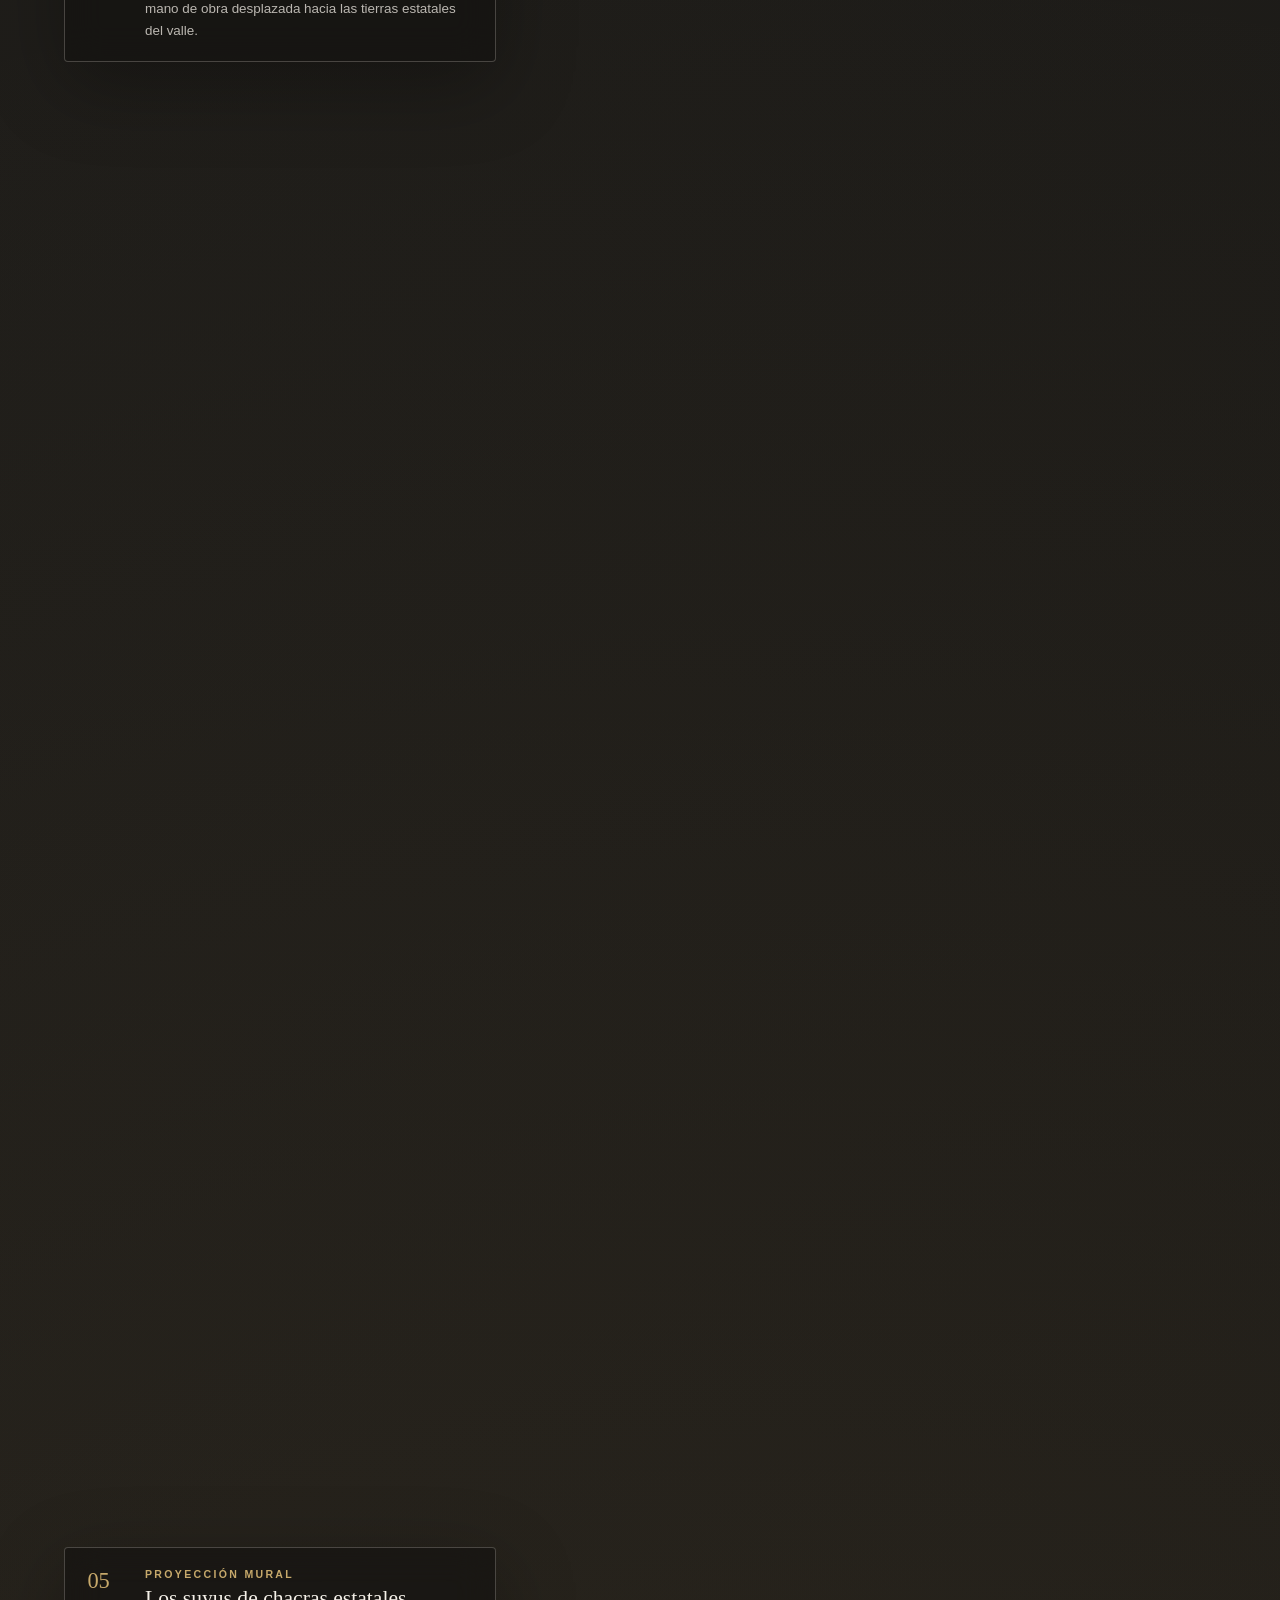
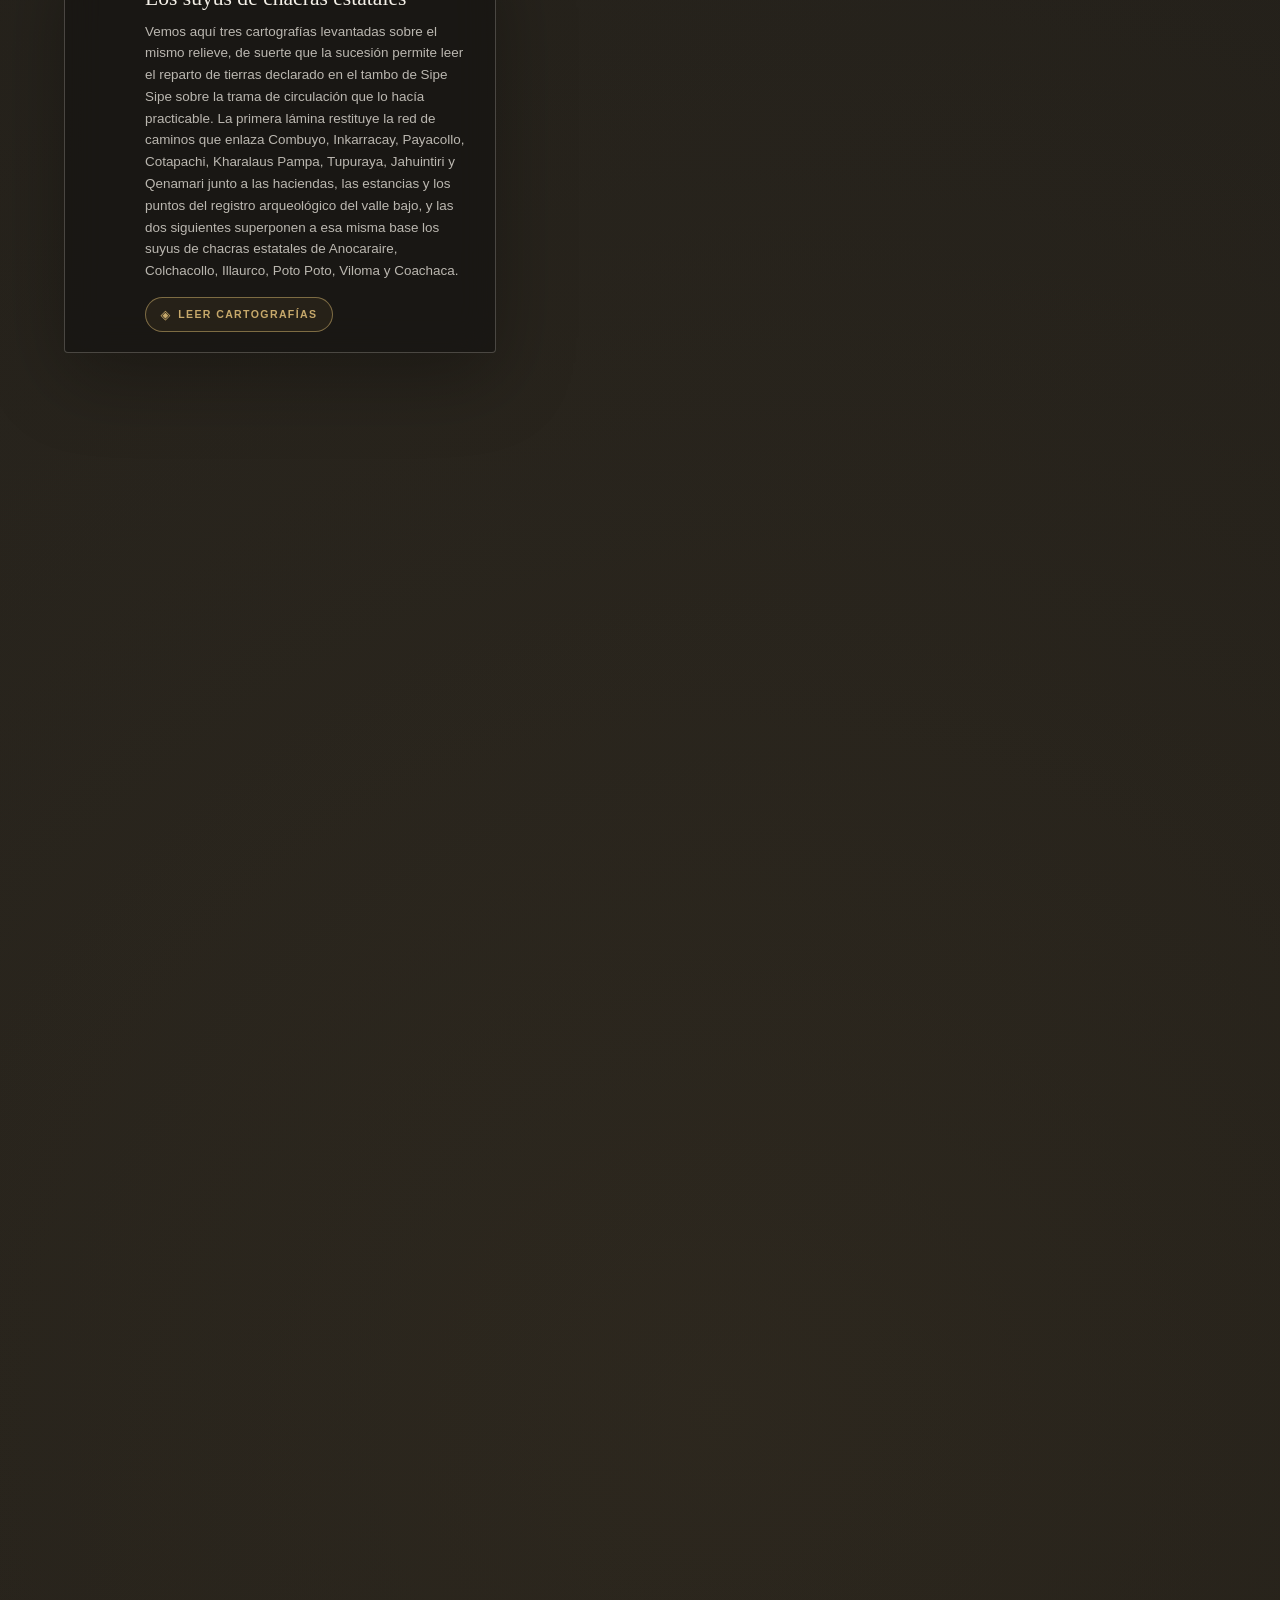
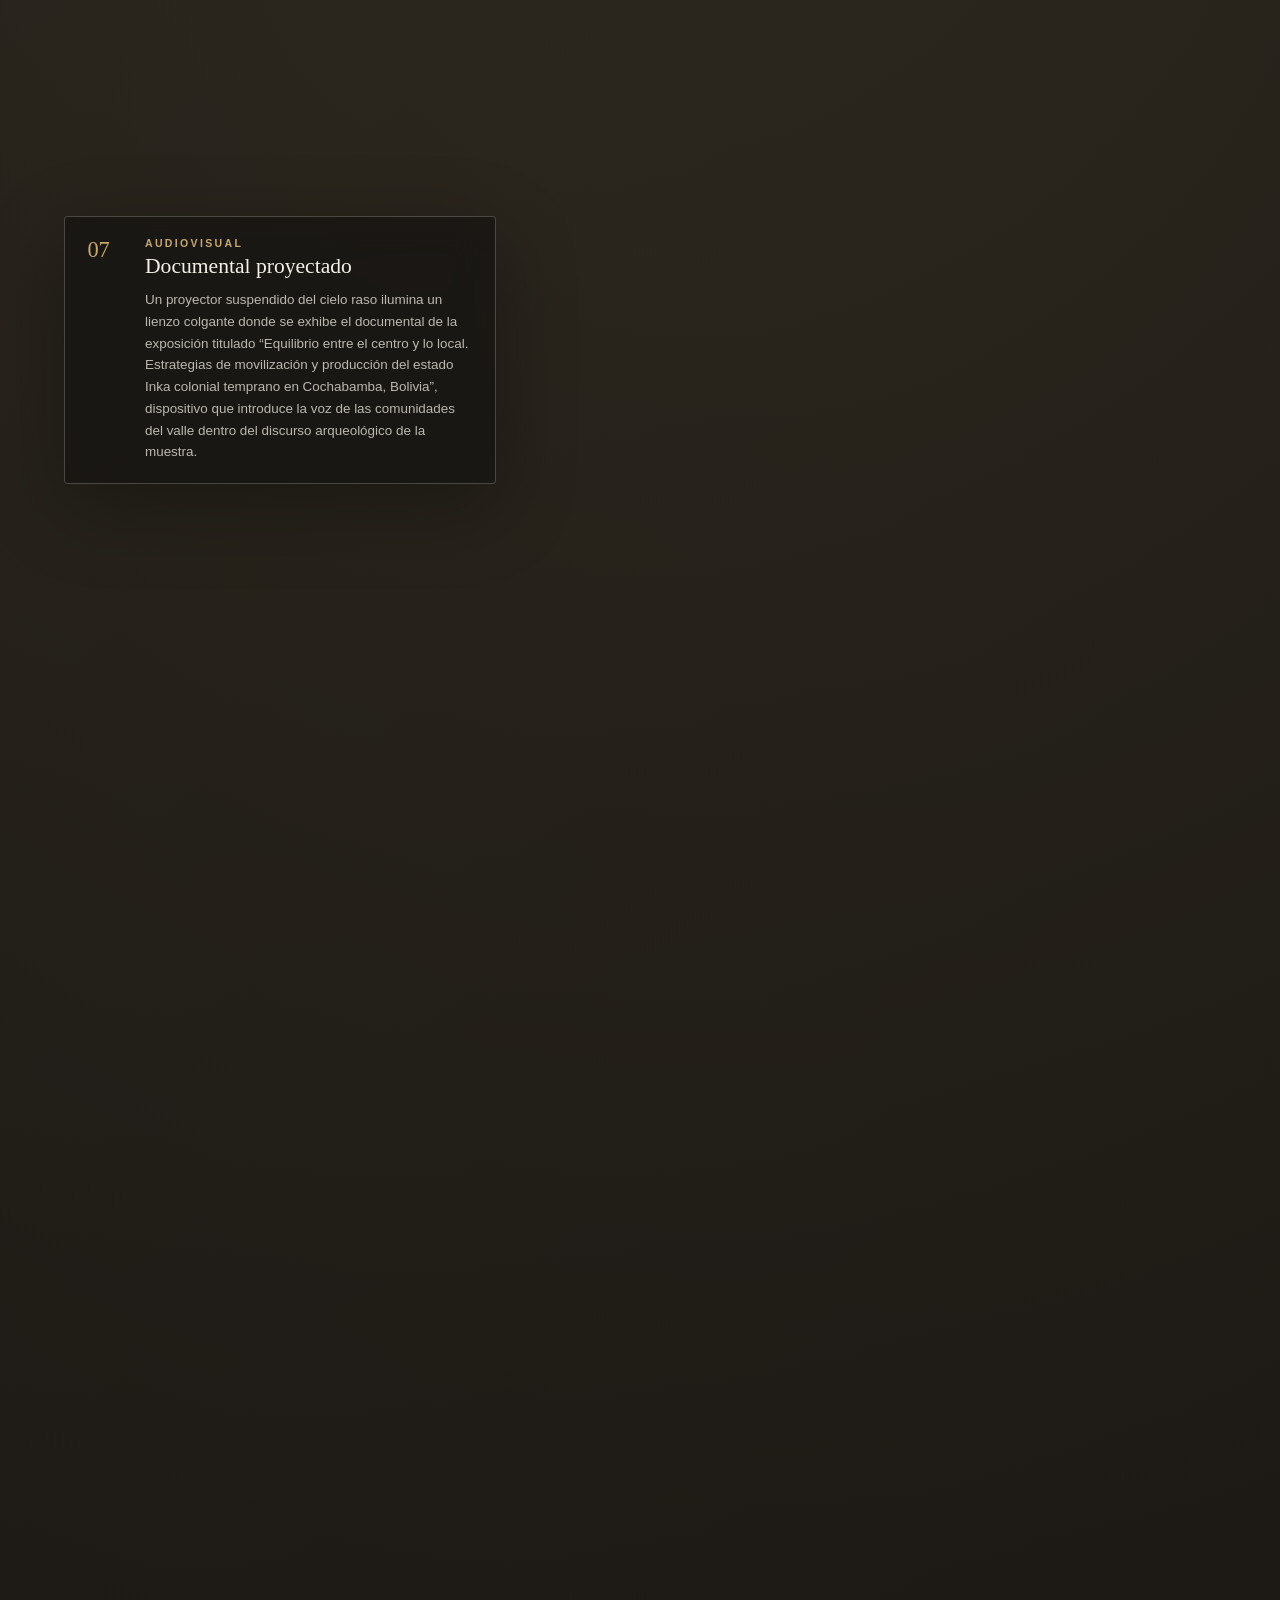
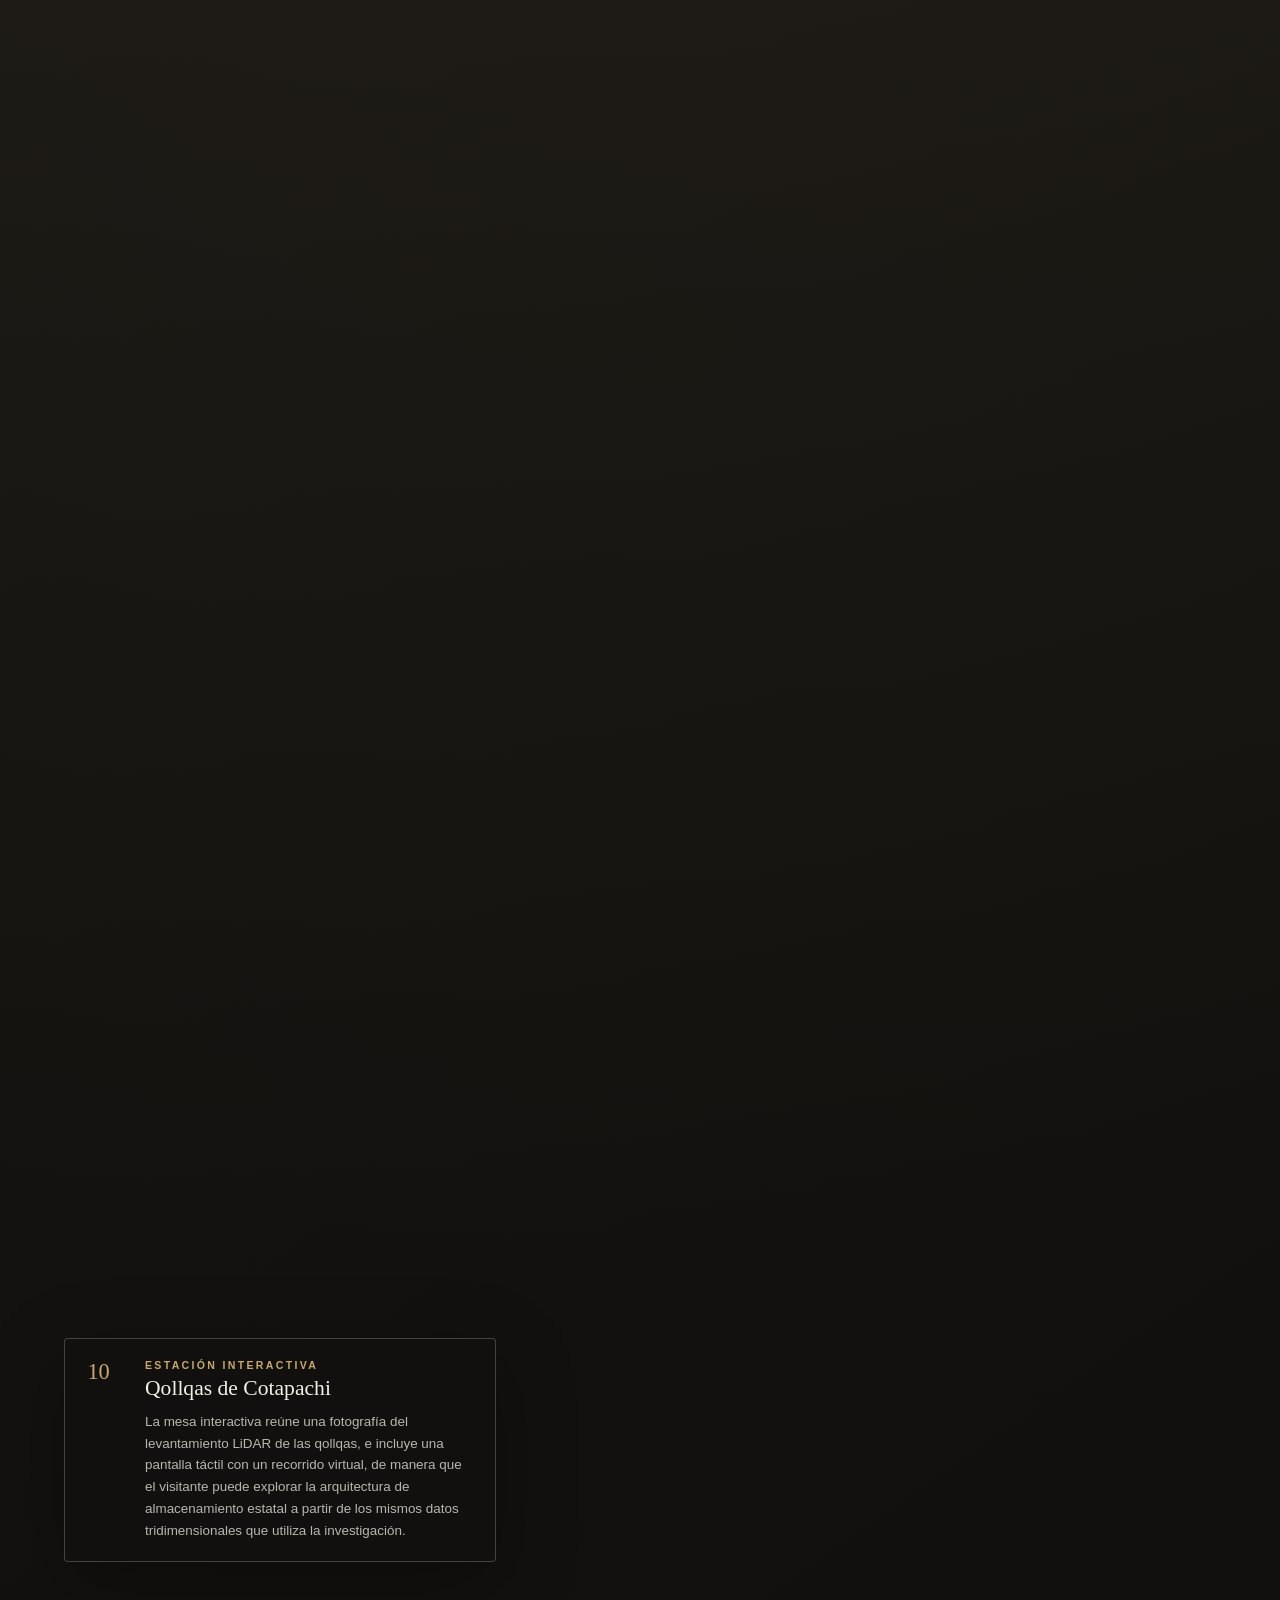
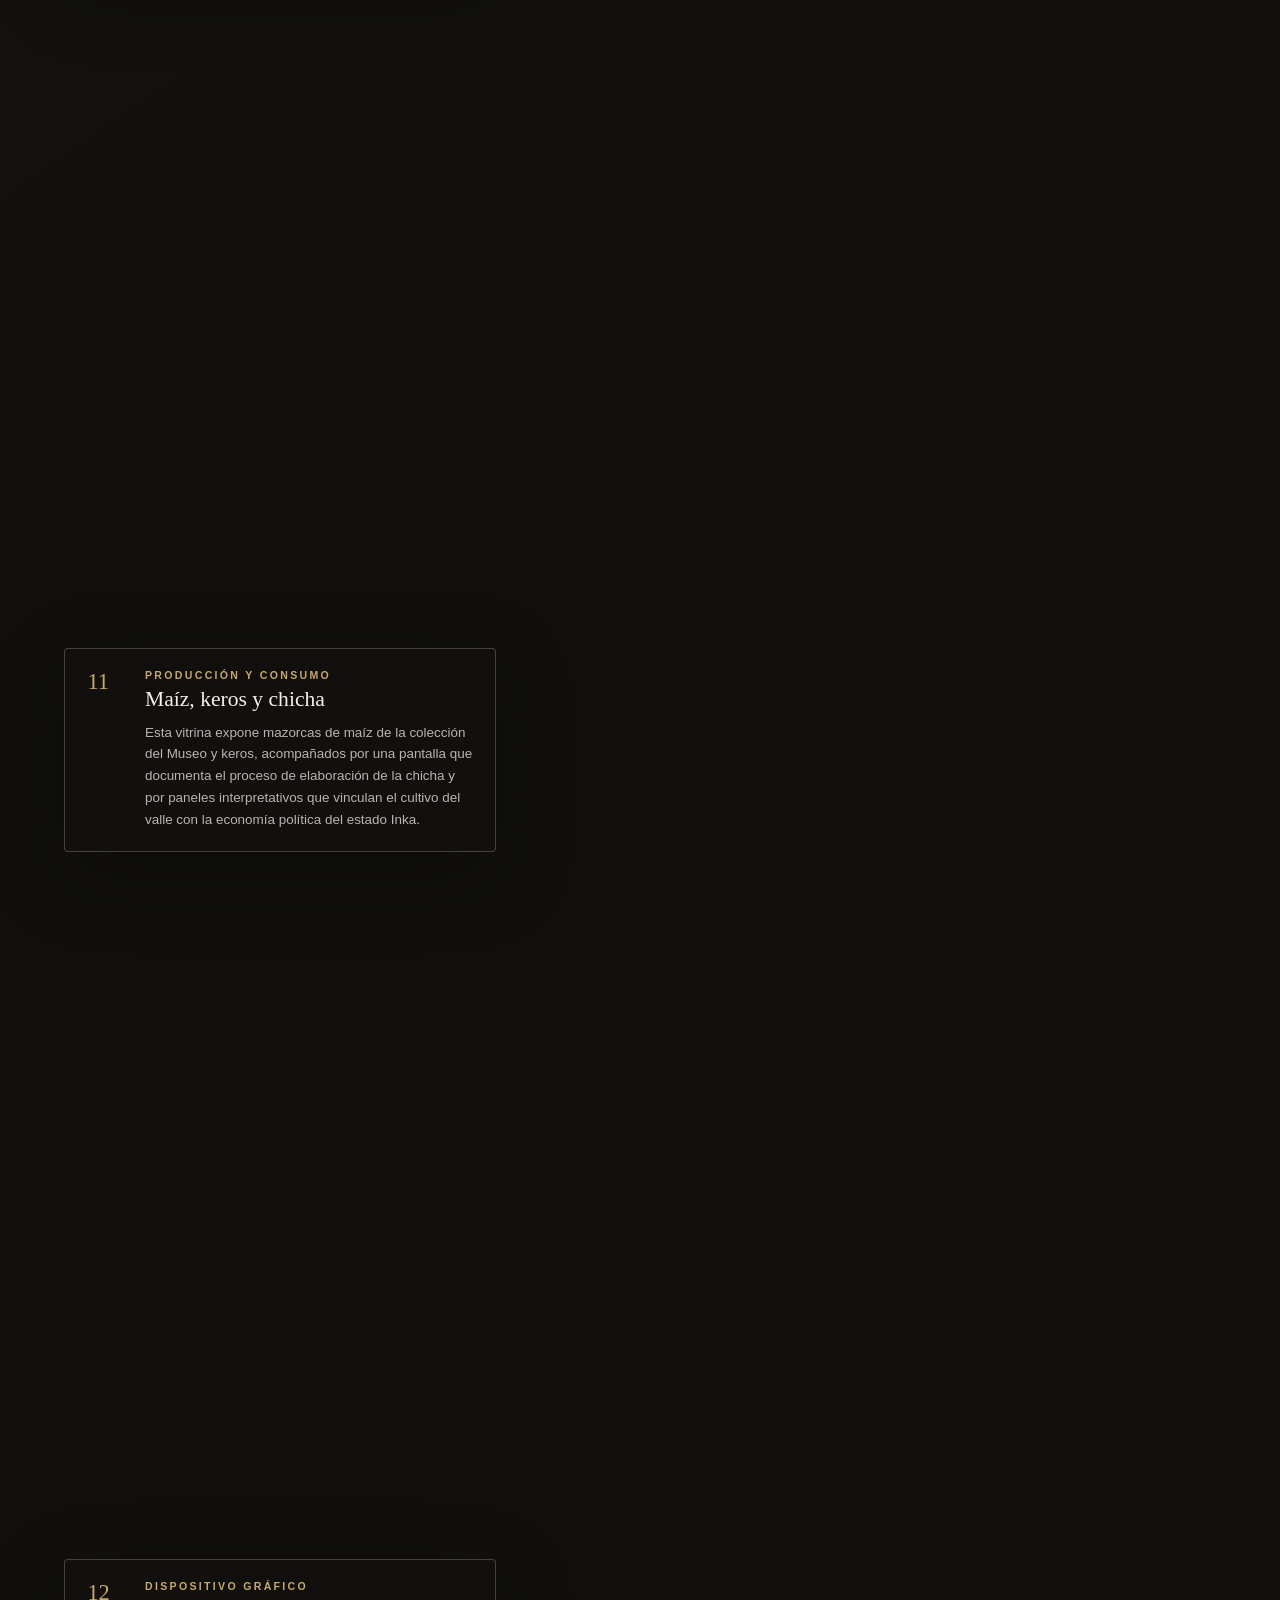
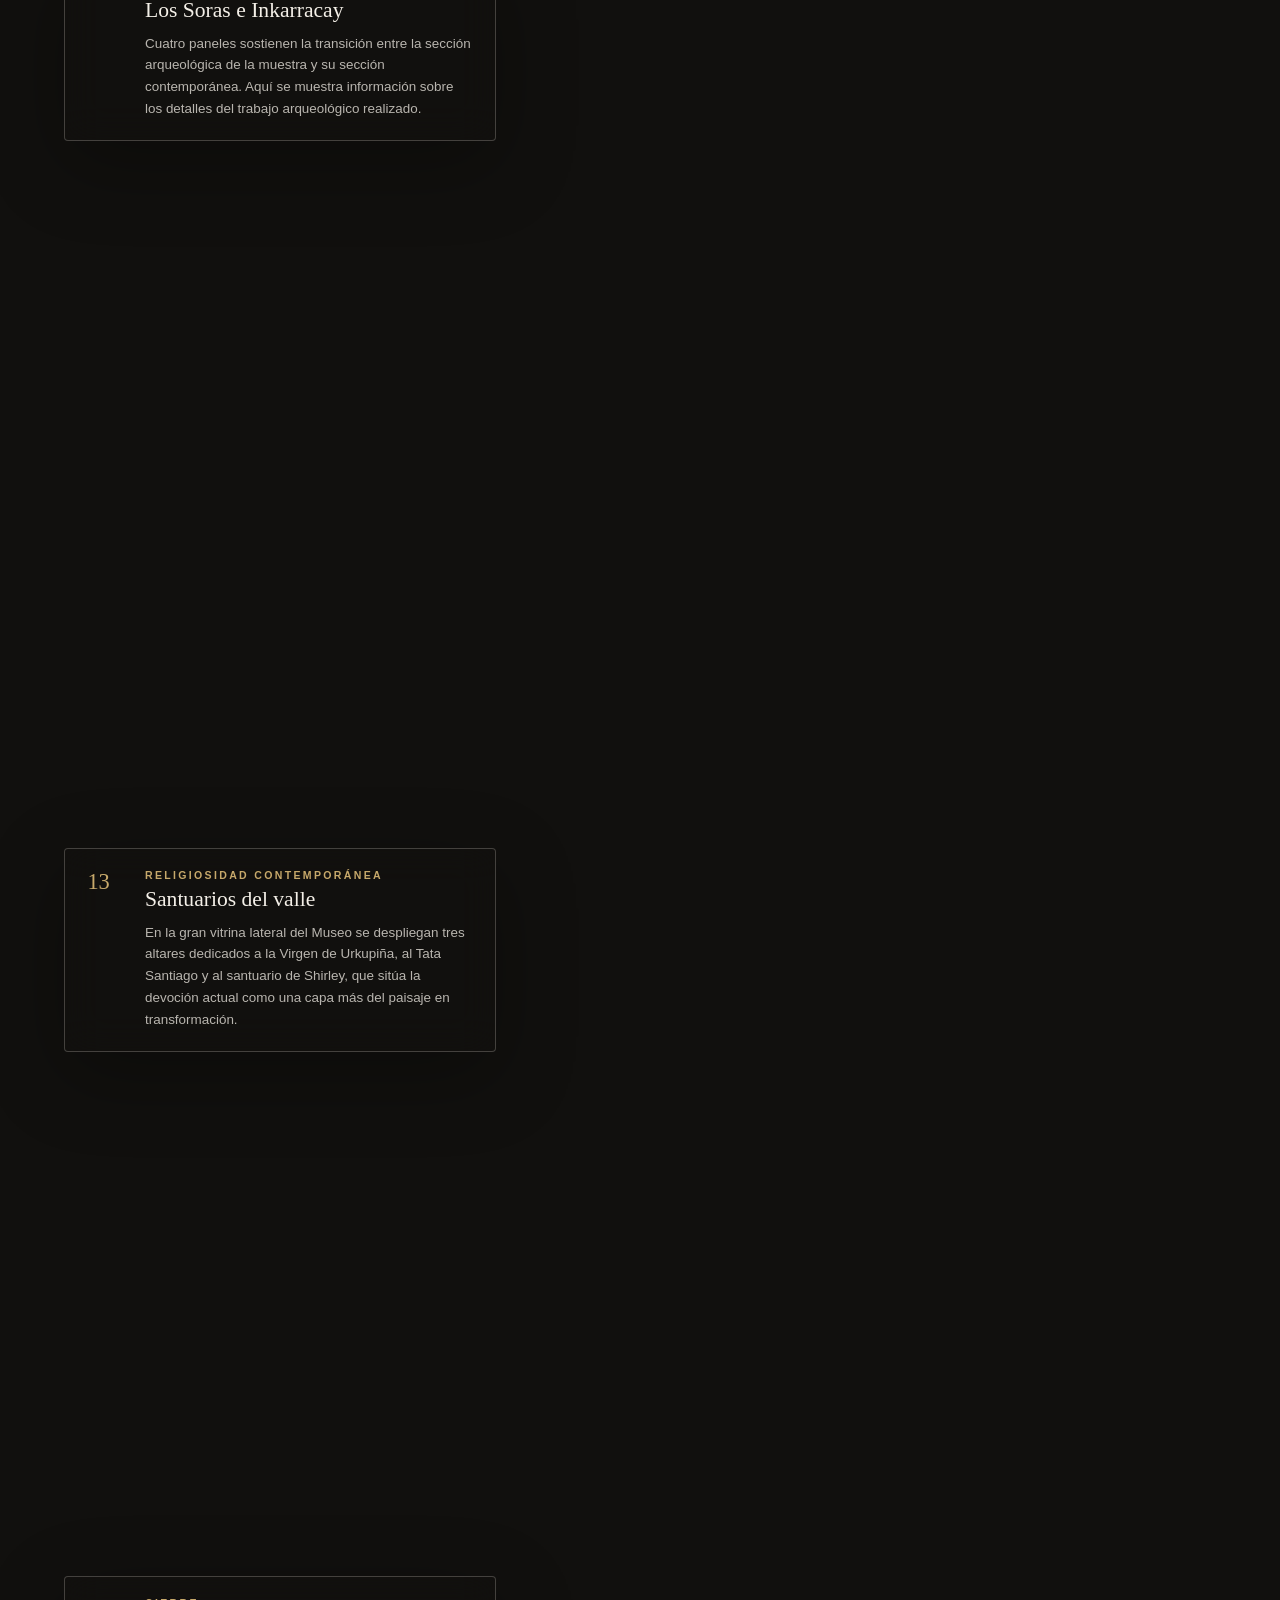
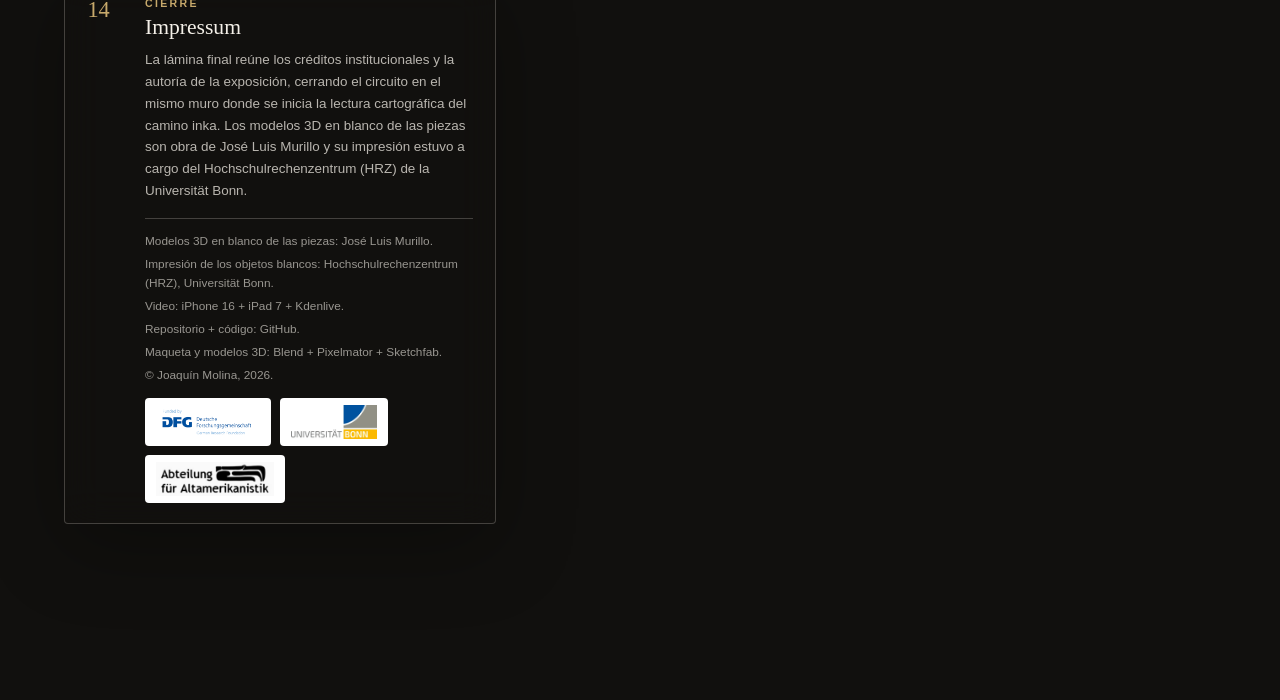
==== commit 04fdb11f: "Impressum con creditos tecnicos y sellos institucionales" ====
--- a/index.html
+++ b/index.html
@@ -9,14 +9,14 @@
     />
     <meta name="theme-color" content="#171613" />
     <title>Landscapes in Transformation · Museo BASA 3D</title>
-    <link rel="stylesheet" href="./styles.css?v=16" />
+    <link rel="stylesheet" href="./styles.css?v=17" />
     <script type="module">
       import { ModelViewerElement } from "./model-viewer.min.js";
       ModelViewerElement.dracoDecoderLocation = new URL(
         "./",
         document.baseURI,
       ).href;
-      await import("./app.js?v=16");
+      await import("./app.js?v=17");
     </script>
   </head>
   <body>
--- a/styles.css
+++ b/styles.css
@@ -1 +1 @@
-:root{color-scheme:dark;font-family:"Helvetica Neue",Helvetica,Arial,system-ui,-apple-system,sans-serif;background:#171613;color:#f4f0e8;--oro:#c7a96b;--vidrio:rgba(18, 17, 15, 0.62);--linea:rgba(244, 240, 232, 0.22)}*{box-sizing:border-box}html{scroll-behavior:auto}body{margin:0;overflow-x:hidden;background:radial-gradient(circle at 56% 46%,rgba(153,127,83,.16),transparent 42%),linear-gradient(145deg,#25231f 0,#11100e 72%)}button{font:inherit}.escena{position:fixed;inset:0;z-index:0;overflow:hidden}.escena::after{position:absolute;inset:0;z-index:1;pointer-events:none;content:"";background:linear-gradient(90deg,rgba(0,0,0,.48),transparent 36%,transparent 76%,rgba(0,0,0,.2)),linear-gradient(0deg,rgba(0,0,0,.46),transparent 30%)}model-viewer{width:100%;height:100%;--poster-color:transparent;background:0 0}.cargando{display:flex;align-items:center;justify-content:center;gap:.85rem;height:100%;padding:0 2rem;color:rgba(244,240,232,.72);font-size:.75rem;letter-spacing:.18em;text-align:center;text-transform:uppercase}.pulso{flex:none;width:.6rem;height:.6rem;border-radius:50%;background:var(--oro);box-shadow:0 0 0 0 rgba(199,169,107,.5);animation:1.8s infinite pulso}@keyframes pulso{70%{box-shadow:0 0 0 1rem rgba(199,169,107,0)}}.portada{position:fixed;inset:0;z-index:20;display:grid;place-items:center;padding:clamp(1.1rem,5vw,4rem);text-align:center;background:radial-gradient(circle at 50% 40%,rgba(44,38,27,.78),rgba(11,10,9,.94) 70%);backdrop-filter:blur(7px) saturate(0.85);cursor:pointer;transition:opacity 620ms,visibility 620ms}body.iniciado .portada{opacity:0;visibility:hidden;pointer-events:none}.portada-marco{max-width:40rem}.portada .sobrelinea{line-height:1.6;letter-spacing:.16em}.portada h1{margin:.6rem 0 0}.portada .subtitulo{margin-top:.85rem}.entrar{margin-top:clamp(1.4rem,4vh,2.4rem);padding:.9rem 1.9rem;border:1px solid rgba(199,169,107,.7);border-radius:99rem;color:#f4f0e8;background:rgba(76,61,36,.45);font-size:.7rem;font-weight:600;letter-spacing:.2em;text-transform:uppercase;cursor:pointer;transition:border-color .2s,background .2s,transform .2s;animation:3.2s ease-in-out infinite respirar}.entrar:focus-visible,.entrar:hover{border-color:var(--oro);background:rgba(112,90,50,.72);transform:translateY(-1px);animation:none}.aviso-uso{max-width:30rem;margin:1.35rem auto 0;color:rgba(244,240,232,.68);font-size:.78rem;line-height:1.7}.portada-estado{margin:1.1rem 0 0;color:rgba(199,169,107,.72);font-size:.6rem;font-weight:600;letter-spacing:.2em;text-transform:uppercase}.acciones,.estaciones,.progreso{transition:opacity 520ms}body:not(.iniciado) .acciones,body:not(.iniciado) .estaciones,body:not(.iniciado) .progreso{opacity:0;pointer-events:none}.clase,.sobrelinea{margin:0;color:var(--oro);font-size:.66rem;font-weight:600;letter-spacing:.22em;text-transform:uppercase}h1{margin:.55rem 0 0;font-family:Georgia,"Times New Roman",serif;font-size:clamp(2rem, 5vw, 5.6rem);font-weight:400;line-height:.88;letter-spacing:-.055em;text-wrap:balance}.subtitulo{margin:.9rem 0 0;color:rgba(244,240,232,.66);font-family:Georgia,"Times New Roman",serif;font-size:clamp(.76rem, 1.2vw, 1rem);font-style:italic}@keyframes respirar{50%{opacity:.35}}.progreso{position:fixed;top:0;right:0;left:0;z-index:6;height:2px;background:rgba(244,240,232,.1)}.progreso span{display:block;width:0;height:100%;background:var(--oro);transition:width 160ms linear}.relato{position:relative;z-index:3;pointer-events:none}.paso{display:flex;align-items:center;min-height:100svh;padding:6rem clamp(1.25rem,5vw,4.5rem)}.ficha{display:grid;grid-template-columns:2.5rem minmax(0,1fr);gap:1.1rem;width:min(27rem,100%);padding:1.25rem 1.4rem;border:1px solid var(--linea);border-radius:.25rem;background:var(--vidrio);box-shadow:0 1.4rem 5rem rgba(0,0,0,.3);backdrop-filter:blur(18px) saturate(0.85);opacity:0;transform:translateY(1.6rem);pointer-events:auto;transition:opacity 520ms,transform 620ms cubic-bezier(.22, .61, .36, 1)}.paso.visible .ficha{opacity:1;transform:none}.cifra{color:var(--oro);font-family:Georgia,"Times New Roman",serif;font-size:1.4rem;line-height:1.2}.ficha h2{margin:.35rem 0 .6rem;font-family:Georgia,"Times New Roman",serif;font-size:1.35rem;font-weight:400;text-wrap:balance}.cuerpo{margin:0;color:rgba(244,240,232,.74);font-size:.84rem;line-height:1.62}.estaciones{position:fixed;right:clamp(1rem,3vw,2.5rem);bottom:clamp(1rem,3vw,2.5rem);left:clamp(1.25rem,5vw,4.5rem);z-index:5;display:flex;gap:.4rem;padding-bottom:.35rem;overflow-x:auto;overscroll-behavior-x:contain;scrollbar-width:thin;scrollbar-color:rgba(199,169,107,0.5) transparent;scroll-padding-inline:3rem}.estaciones::-webkit-scrollbar{height:.3rem}.estaciones::-webkit-scrollbar-thumb{border-radius:99rem;background:rgba(199,169,107,.45)}.acciones button,.estacion{border:1px solid var(--linea);color:rgba(244,240,232,.78);background:rgba(13,12,11,.62);backdrop-filter:blur(16px);cursor:pointer;transition:border-color 180ms,background 180ms,color 180ms,transform 180ms}.estacion{display:grid;flex:none;grid-template-columns:auto 1fr;align-items:center;gap:.55rem;min-width:8.6rem;padding:.7rem .85rem;text-align:left}.estacion span{color:var(--oro);font-family:Georgia,"Times New Roman",serif;font-size:.92rem}.estacion strong{font-size:.62rem;font-weight:500;letter-spacing:.07em;line-height:1.25;text-transform:uppercase}.estacion.activa,.estacion:focus-visible,.estacion:hover{border-color:rgba(199,169,107,.85);color:#fff;background:rgba(76,61,36,.72);transform:translateY(-2px)}.acciones{position:fixed;top:clamp(1rem,3vw,2rem);right:clamp(1rem,3vw,2rem);z-index:5;display:flex;gap:.5rem}.acciones button{padding:.65rem .85rem;border-radius:99rem;font-size:.68rem}#anterior,#siguiente{width:2.35rem;padding:.5rem 0;font-size:1.1rem;line-height:1}.acciones button:focus-visible,.acciones button:hover{border-color:var(--oro);color:#fff}.punto{display:grid;place-items:center;width:1.6rem;height:1.6rem;padding:0;border:1px solid rgba(199,169,107,.75);border-radius:50%;color:#f4f0e8;background:rgba(13,12,11,.72);backdrop-filter:blur(8px);font-family:Georgia,"Times New Roman",serif;font-size:.62rem;cursor:pointer;transition:opacity 220ms,transform 220ms,background 220ms}.punto:not([data-visible]){opacity:.28}.punto:focus-visible,.punto:hover{background:rgba(122,98,56,.85);transform:scale(1.16)}.punto-activo{border-color:var(--oro);background:rgba(155,124,66,.92);transform:scale(1.2)}.abrir-piezas{display:inline-flex;align-items:center;gap:.5rem;margin-top:.95rem;padding:.55rem .9rem;border:1px solid rgba(199,169,107,.55);border-radius:99rem;color:var(--oro);background:rgba(76,61,36,.28);font-size:.66rem;font-weight:600;letter-spacing:.13em;text-transform:uppercase;cursor:pointer;transition:border-color .2s,background .2s,color .2s,transform .2s}.abrir-piezas::before{content:"◈";font-size:.8rem;letter-spacing:0}.abrir-piezas:focus-visible,.abrir-piezas:hover{border-color:var(--oro);color:#fff;background:rgba(107,86,48,.6);transform:translateY(-1px)}.piezas{position:fixed;inset:0;z-index:9;display:grid;grid-template-rows:minmax(0,1fr);grid-template-columns:minmax(0,1fr);place-items:center;padding:clamp(1rem,4vw,3rem);opacity:0;transition:opacity 260ms}.piezas[hidden]{display:none}.piezas-visible{opacity:1}.piezas-velo{position:absolute;inset:0;background:rgba(9,8,7,.52);backdrop-filter:blur(9px) saturate(0.85);cursor:pointer}.piezas-marco{position:relative;display:grid;grid-template-rows:auto minmax(0,1fr);gap:.9rem;width:min(62rem,100%);height:min(43rem,100%);padding:1.35rem clamp(1rem,2.5vw,1.8rem) 1.1rem;border:1px solid rgba(199,169,107,.32);border-radius:.35rem;background:rgba(17,16,14,.4);box-shadow:0 2rem 6rem rgba(0,0,0,.45);backdrop-filter:blur(24px) saturate(0.9);transform:translateY(1.2rem) scale(.985);transition:transform 320ms cubic-bezier(.22, .61, .36, 1)}.piezas-visible .piezas-marco{transform:none}.piezas-cabecera{padding-right:3rem}.piezas-clase{margin:0}.piezas-nombre{margin:.4rem 0 .2rem;font-family:Georgia,"Times New Roman",serif;font-size:clamp(1.15rem, 2.2vw, 1.7rem);font-weight:400;letter-spacing:-.02em;text-wrap:balance}.piezas-detalle{margin:0;color:rgba(244,240,232,.55);font-family:Georgia,"Times New Roman",serif;font-size:.78rem;font-style:italic}.piezas-lienzo{position:relative;overflow:hidden;border:1px solid rgba(244,240,232,.1);border-radius:.25rem;background:radial-gradient(circle at 50% 42%,rgba(199,169,107,.12),transparent 62%),rgba(10,9,8,.28)}.piezas-espera{position:absolute;inset:0;z-index:1;display:flex;align-items:center;justify-content:center;gap:.7rem;margin:0;color:rgba(244,240,232,.6);font-size:.62rem;letter-spacing:.2em;text-transform:uppercase;transition:opacity 260ms}.piezas-listo .piezas-espera{opacity:0}.piezas-marco-3d{position:absolute;inset:0;z-index:2;display:block;width:100%;height:100%;border:0;background:0 0;opacity:0;transition:opacity 420ms}.piezas-listo .piezas-marco-3d{opacity:1}.abrir-piezas+.abrir-piezas{margin-left:.5rem}.piezas-lamina{position:absolute;inset:0;z-index:2;display:block;width:100%;height:100%;object-fit:contain;opacity:0;transition:opacity 420ms}.piezas-lamina[hidden],.piezas-marco-3d[hidden]{display:none}.piezas-listo .piezas-lamina{opacity:1}.con-lamina .piezas-lienzo{background:rgba(244,240,232,.94)}.con-lamina .piezas-espera{color:rgba(28,26,22,.6)}.con-lamina .piezas-marco{width:min(74rem,100%)}.con-vistas.con-lamina .piezas-marco{width:min(62rem,100%)}.piezas-vistas{display:flex;flex-wrap:wrap;gap:.4rem;justify-content:center}.piezas-vistas[hidden]{display:none}.piezas-vista{padding:.36rem .9rem;border:1px solid var(--linea);border-radius:999px;color:rgba(244,240,232,.68);background:rgba(13,12,11,.55);font-family:inherit;font-size:.62rem;letter-spacing:.16em;text-transform:uppercase;cursor:pointer;transition:border-color 180ms,background 180ms,color 180ms}.piezas-vista:focus-visible,.piezas-vista:hover{border-color:var(--oro);color:#fff;background:rgba(76,61,36,.7)}.piezas-vista-activa{border-color:var(--oro);color:#14120f;background:var(--oro)}.piezas-pie{display:flex;align-items:center;gap:.7rem}.piezas-flecha{display:grid;flex:none;place-items:center;width:2.3rem;height:2.3rem;padding:0;border:1px solid var(--linea);border-radius:50%;color:rgba(244,240,232,.82);background:rgba(13,12,11,.6);font-size:1.15rem;line-height:1;cursor:pointer;transition:border-color 180ms,background 180ms,color 180ms}.piezas-flecha[hidden]{display:none}.piezas-flecha:focus-visible,.piezas-flecha:hover{border-color:var(--oro);color:#fff;background:rgba(76,61,36,.7)}.piezas-puntos{display:flex;flex:1;gap:.42rem;justify-content:center}.piezas-punto{width:.52rem;height:.52rem;padding:0;border:1px solid rgba(199,169,107,.6);border-radius:50%;background:0 0;cursor:pointer;transition:background .2s,transform .2s}.piezas-punto-activo{background:var(--oro);transform:scale(1.25)}.piezas-cerrar{position:absolute;top:.85rem;right:.85rem;z-index:2;display:grid;place-items:center;width:2.1rem;height:2.1rem;padding:0;border:1px solid var(--linea);border-radius:50%;color:rgba(244,240,232,.8);background:rgba(13,12,11,.62);font-size:1.2rem;line-height:1;cursor:pointer;transition:border-color 180ms,color 180ms,background 180ms}.piezas-cerrar:focus-visible,.piezas-cerrar:hover{border-color:var(--oro);color:#fff;background:rgba(107,86,48,.7)}body.con-piezas .acciones,body.con-piezas .estaciones{opacity:0;pointer-events:none}html.con-piezas{overflow:hidden}.abrir-cine{display:none}body.con-documental .abrir-cine{display:inline-flex}.abrir-cine::before{content:"▶";font-size:.66rem}.cine{position:fixed;inset:0;z-index:10;display:grid;place-items:center;padding:clamp(1rem,4vw,3rem);opacity:0;transition:opacity 260ms}.cine[hidden]{display:none}.cine-visible{opacity:1}.cine-velo{position:absolute;inset:0;background:rgba(7,6,5,.72);backdrop-filter:blur(10px) saturate(0.85);cursor:pointer}.cine-marco{position:relative;display:grid;grid-template-rows:auto minmax(0,1fr) auto;gap:.9rem;width:min(74rem,100%);height:min(46rem,100%);padding:1.35rem clamp(1rem,2.5vw,1.8rem) 1.1rem;border:1px solid rgba(199,169,107,.32);border-radius:.35rem;background:rgba(15,14,12,.5);box-shadow:0 2rem 6rem rgba(0,0,0,.5);backdrop-filter:blur(24px) saturate(0.9);transform:translateY(1.2rem) scale(.985);transition:transform 320ms cubic-bezier(.22, .61, .36, 1)}.cine-visible .cine-marco{transform:none}.cine-cabecera{padding-right:3rem}.cine-cabecera .clase{margin:0}.cine-nombre{margin:.4rem 0 0;max-width:62rem;font-family:Georgia,"Times New Roman",serif;font-size:clamp(.98rem, 1.45vw, 1.24rem);font-weight:400;line-height:1.32;letter-spacing:-.01em}.cine-lienzo{position:relative;display:block;min-height:0;border:1px solid rgba(199,169,107,.16);border-radius:.25rem;background:#050505;overflow:hidden}.cine-lienzo:fullscreen{border:0;border-radius:0;background:#000}.cine-video{position:absolute;inset:0;display:block;width:100%;height:100%;object-fit:contain;background:#050505}.cine-pie{display:flex;justify-content:flex-end}.cine-completa{padding:.5rem .95rem;border:1px solid rgba(199,169,107,.55);border-radius:99rem;color:var(--oro);background:rgba(76,61,36,.28);font-size:.62rem;font-weight:600;letter-spacing:.13em;text-transform:uppercase;cursor:pointer;transition:border-color .2s,background .2s,color .2s}.cine-completa:focus-visible,.cine-completa:hover{border-color:var(--oro);color:#fff;background:rgba(107,86,48,.6)}.cine-cerrar{position:absolute;top:.85rem;right:.85rem;z-index:2;display:grid;place-items:center;width:2.1rem;height:2.1rem;padding:0;border:1px solid var(--linea);border-radius:50%;color:rgba(244,240,232,.8);background:rgba(13,12,11,.62);font-size:1.2rem;line-height:1;cursor:pointer;transition:border-color 180ms,color 180ms,background 180ms}.cine-cerrar:focus-visible,.cine-cerrar:hover{border-color:var(--oro);color:#fff;background:rgba(107,86,48,.7)}@media (max-width:860px){.cine{padding:0}.cine-marco{width:100%;height:100%;border:0;border-radius:0}.portada-marco{max-width:22rem}.portada .sobrelinea{font-size:.58rem;letter-spacing:.12em}.aviso-uso{font-size:.72rem}.paso{align-items:flex-end;padding:5rem 1rem 9.5rem}.ficha{width:100%;grid-template-columns:2rem minmax(0,1fr);gap:.8rem;padding:1rem 1.05rem}.ficha h2{font-size:1.12rem}.cuerpo{max-height:7.2rem;overflow-y:auto;overscroll-behavior-y:contain;font-size:.78rem;line-height:1.55}.estaciones{right:.75rem;bottom:max(.75rem,env(safe-area-inset-bottom));left:.75rem}.estacion{min-width:7.2rem;padding:.55rem .7rem}.acciones{top:max(.75rem,env(safe-area-inset-top));right:.75rem}#pantalla{display:none}.punto{width:1.35rem;height:1.35rem;font-size:.55rem}.piezas{padding:0}.piezas-marco{width:100%;height:100%;padding:max(.9rem,env(safe-area-inset-top)) .9rem max(.9rem,env(safe-area-inset-bottom));border:0;border-radius:0;gap:.7rem}.piezas-cabecera{padding-right:2.6rem}.piezas-nombre{font-size:1.15rem}.piezas-detalle{font-size:.72rem}.piezas-vista{padding:.32rem .72rem;font-size:.58rem;letter-spacing:.12em}.piezas-pie{flex-wrap:wrap;justify-content:center;row-gap:.55rem}.piezas-puntos{order:3;flex:1 0 100%}.piezas-enlace{margin-left:auto}}@media (prefers-reduced-motion:reduce){html{scroll-behavior:auto}.ficha,.invitacion{animation:none;transition:none}}+:root{color-scheme:dark;font-family:"Helvetica Neue",Helvetica,Arial,system-ui,-apple-system,sans-serif;background:#171613;color:#f4f0e8;--oro:#c7a96b;--vidrio:rgba(18, 17, 15, 0.62);--linea:rgba(244, 240, 232, 0.22)}*{box-sizing:border-box}html{scroll-behavior:auto}body{margin:0;overflow-x:hidden;background:radial-gradient(circle at 56% 46%,rgba(153,127,83,.16),transparent 42%),linear-gradient(145deg,#25231f 0,#11100e 72%)}button{font:inherit}.escena{position:fixed;inset:0;z-index:0;overflow:hidden}.escena::after{position:absolute;inset:0;z-index:1;pointer-events:none;content:"";background:linear-gradient(90deg,rgba(0,0,0,.48),transparent 36%,transparent 76%,rgba(0,0,0,.2)),linear-gradient(0deg,rgba(0,0,0,.46),transparent 30%)}model-viewer{width:100%;height:100%;--poster-color:transparent;background:0 0}.cargando{display:flex;align-items:center;justify-content:center;gap:.85rem;height:100%;padding:0 2rem;color:rgba(244,240,232,.72);font-size:.75rem;letter-spacing:.18em;text-align:center;text-transform:uppercase}.pulso{flex:none;width:.6rem;height:.6rem;border-radius:50%;background:var(--oro);box-shadow:0 0 0 0 rgba(199,169,107,.5);animation:1.8s infinite pulso}@keyframes pulso{70%{box-shadow:0 0 0 1rem rgba(199,169,107,0)}}.portada{position:fixed;inset:0;z-index:20;display:grid;place-items:center;padding:clamp(1.1rem,5vw,4rem);text-align:center;background:radial-gradient(circle at 50% 40%,rgba(44,38,27,.78),rgba(11,10,9,.94) 70%);backdrop-filter:blur(7px) saturate(0.85);cursor:pointer;transition:opacity 620ms,visibility 620ms}body.iniciado .portada{opacity:0;visibility:hidden;pointer-events:none}.portada-marco{max-width:40rem}.portada .sobrelinea{line-height:1.6;letter-spacing:.16em}.portada h1{margin:.6rem 0 0}.portada .subtitulo{margin-top:.85rem}.entrar{margin-top:clamp(1.4rem,4vh,2.4rem);padding:.9rem 1.9rem;border:1px solid rgba(199,169,107,.7);border-radius:99rem;color:#f4f0e8;background:rgba(76,61,36,.45);font-size:.7rem;font-weight:600;letter-spacing:.2em;text-transform:uppercase;cursor:pointer;transition:border-color .2s,background .2s,transform .2s;animation:3.2s ease-in-out infinite respirar}.entrar:focus-visible,.entrar:hover{border-color:var(--oro);background:rgba(112,90,50,.72);transform:translateY(-1px);animation:none}.aviso-uso{max-width:30rem;margin:1.35rem auto 0;color:rgba(244,240,232,.68);font-size:.78rem;line-height:1.7}.portada-estado{margin:1.1rem 0 0;color:rgba(199,169,107,.72);font-size:.6rem;font-weight:600;letter-spacing:.2em;text-transform:uppercase}.acciones,.estaciones,.progreso{transition:opacity 520ms}body:not(.iniciado) .acciones,body:not(.iniciado) .estaciones,body:not(.iniciado) .progreso{opacity:0;pointer-events:none}.clase,.sobrelinea{margin:0;color:var(--oro);font-size:.66rem;font-weight:600;letter-spacing:.22em;text-transform:uppercase}h1{margin:.55rem 0 0;font-family:Georgia,"Times New Roman",serif;font-size:clamp(2rem, 5vw, 5.6rem);font-weight:400;line-height:.88;letter-spacing:-.055em;text-wrap:balance}.subtitulo{margin:.9rem 0 0;color:rgba(244,240,232,.66);font-family:Georgia,"Times New Roman",serif;font-size:clamp(.76rem, 1.2vw, 1rem);font-style:italic}@keyframes respirar{50%{opacity:.35}}.progreso{position:fixed;top:0;right:0;left:0;z-index:6;height:2px;background:rgba(244,240,232,.1)}.progreso span{display:block;width:0;height:100%;background:var(--oro);transition:width 160ms linear}.relato{position:relative;z-index:3;pointer-events:none}.paso{display:flex;align-items:center;min-height:100svh;padding:6rem clamp(1.25rem,5vw,4.5rem)}.ficha{display:grid;grid-template-columns:2.5rem minmax(0,1fr);gap:1.1rem;width:min(27rem,100%);padding:1.25rem 1.4rem;border:1px solid var(--linea);border-radius:.25rem;background:var(--vidrio);box-shadow:0 1.4rem 5rem rgba(0,0,0,.3);backdrop-filter:blur(18px) saturate(0.85);opacity:0;transform:translateY(1.6rem);pointer-events:auto;transition:opacity 520ms,transform 620ms cubic-bezier(.22, .61, .36, 1)}.paso.visible .ficha{opacity:1;transform:none}.cifra{color:var(--oro);font-family:Georgia,"Times New Roman",serif;font-size:1.4rem;line-height:1.2}.ficha h2{margin:.35rem 0 .6rem;font-family:Georgia,"Times New Roman",serif;font-size:1.35rem;font-weight:400;text-wrap:balance}.cuerpo{margin:0;color:rgba(244,240,232,.74);font-size:.84rem;line-height:1.62}.ficha-tecnica{margin-top:1rem;padding-top:.85rem;border-top:1px solid var(--linea)}.ficha-tecnica p{margin:0 0 .3rem;color:rgba(244,240,232,.6);font-size:.74rem;line-height:1.55}.sellos{display:flex;flex-wrap:wrap;gap:.55rem;margin-top:.85rem}.sello-logo{display:inline-flex;align-items:center;justify-content:center;padding:.45rem .7rem;border-radius:.25rem;background:#fff}.sello-logo img{display:block;width:auto;height:2.1rem}.estaciones{position:fixed;right:clamp(1rem,3vw,2.5rem);bottom:clamp(1rem,3vw,2.5rem);left:clamp(1.25rem,5vw,4.5rem);z-index:5;display:flex;gap:.4rem;padding-bottom:.35rem;overflow-x:auto;overscroll-behavior-x:contain;scrollbar-width:thin;scrollbar-color:rgba(199,169,107,0.5) transparent;scroll-padding-inline:3rem}.estaciones::-webkit-scrollbar{height:.3rem}.estaciones::-webkit-scrollbar-thumb{border-radius:99rem;background:rgba(199,169,107,.45)}.acciones button,.estacion{border:1px solid var(--linea);color:rgba(244,240,232,.78);background:rgba(13,12,11,.62);backdrop-filter:blur(16px);cursor:pointer;transition:border-color 180ms,background 180ms,color 180ms,transform 180ms}.estacion{display:grid;flex:none;grid-template-columns:auto 1fr;align-items:center;gap:.55rem;min-width:8.6rem;padding:.7rem .85rem;text-align:left}.estacion span{color:var(--oro);font-family:Georgia,"Times New Roman",serif;font-size:.92rem}.estacion strong{font-size:.62rem;font-weight:500;letter-spacing:.07em;line-height:1.25;text-transform:uppercase}.estacion.activa,.estacion:focus-visible,.estacion:hover{border-color:rgba(199,169,107,.85);color:#fff;background:rgba(76,61,36,.72);transform:translateY(-2px)}.acciones{position:fixed;top:clamp(1rem,3vw,2rem);right:clamp(1rem,3vw,2rem);z-index:5;display:flex;gap:.5rem}.acciones button{padding:.65rem .85rem;border-radius:99rem;font-size:.68rem}#anterior,#siguiente{width:2.35rem;padding:.5rem 0;font-size:1.1rem;line-height:1}.acciones button:focus-visible,.acciones button:hover{border-color:var(--oro);color:#fff}.punto{display:grid;place-items:center;width:1.6rem;height:1.6rem;padding:0;border:1px solid rgba(199,169,107,.75);border-radius:50%;color:#f4f0e8;background:rgba(13,12,11,.72);backdrop-filter:blur(8px);font-family:Georgia,"Times New Roman",serif;font-size:.62rem;cursor:pointer;transition:opacity 220ms,transform 220ms,background 220ms}.punto:not([data-visible]){opacity:.28}.punto:focus-visible,.punto:hover{background:rgba(122,98,56,.85);transform:scale(1.16)}.punto-activo{border-color:var(--oro);background:rgba(155,124,66,.92);transform:scale(1.2)}.abrir-piezas{display:inline-flex;align-items:center;gap:.5rem;margin-top:.95rem;padding:.55rem .9rem;border:1px solid rgba(199,169,107,.55);border-radius:99rem;color:var(--oro);background:rgba(76,61,36,.28);font-size:.66rem;font-weight:600;letter-spacing:.13em;text-transform:uppercase;cursor:pointer;transition:border-color .2s,background .2s,color .2s,transform .2s}.abrir-piezas::before{content:"◈";font-size:.8rem;letter-spacing:0}.abrir-piezas:focus-visible,.abrir-piezas:hover{border-color:var(--oro);color:#fff;background:rgba(107,86,48,.6);transform:translateY(-1px)}.piezas{position:fixed;inset:0;z-index:9;display:grid;grid-template-rows:minmax(0,1fr);grid-template-columns:minmax(0,1fr);place-items:center;padding:clamp(1rem,4vw,3rem);opacity:0;transition:opacity 260ms}.piezas[hidden]{display:none}.piezas-visible{opacity:1}.piezas-velo{position:absolute;inset:0;background:rgba(9,8,7,.52);backdrop-filter:blur(9px) saturate(0.85);cursor:pointer}.piezas-marco{position:relative;display:grid;grid-template-rows:auto minmax(0,1fr);gap:.9rem;width:min(62rem,100%);height:min(43rem,100%);padding:1.35rem clamp(1rem,2.5vw,1.8rem) 1.1rem;border:1px solid rgba(199,169,107,.32);border-radius:.35rem;background:rgba(17,16,14,.4);box-shadow:0 2rem 6rem rgba(0,0,0,.45);backdrop-filter:blur(24px) saturate(0.9);transform:translateY(1.2rem) scale(.985);transition:transform 320ms cubic-bezier(.22, .61, .36, 1)}.piezas-visible .piezas-marco{transform:none}.piezas-cabecera{padding-right:3rem}.piezas-clase{margin:0}.piezas-nombre{margin:.4rem 0 .2rem;font-family:Georgia,"Times New Roman",serif;font-size:clamp(1.15rem, 2.2vw, 1.7rem);font-weight:400;letter-spacing:-.02em;text-wrap:balance}.piezas-detalle{margin:0;color:rgba(244,240,232,.55);font-family:Georgia,"Times New Roman",serif;font-size:.78rem;font-style:italic}.piezas-lienzo{position:relative;overflow:hidden;border:1px solid rgba(244,240,232,.1);border-radius:.25rem;background:radial-gradient(circle at 50% 42%,rgba(199,169,107,.12),transparent 62%),rgba(10,9,8,.28)}.piezas-espera{position:absolute;inset:0;z-index:1;display:flex;align-items:center;justify-content:center;gap:.7rem;margin:0;color:rgba(244,240,232,.6);font-size:.62rem;letter-spacing:.2em;text-transform:uppercase;transition:opacity 260ms}.piezas-listo .piezas-espera{opacity:0}.piezas-marco-3d{position:absolute;inset:0;z-index:2;display:block;width:100%;height:100%;border:0;background:0 0;opacity:0;transition:opacity 420ms}.piezas-listo .piezas-marco-3d{opacity:1}.abrir-piezas+.abrir-piezas{margin-left:.5rem}.piezas-lamina{position:absolute;inset:0;z-index:2;display:block;width:100%;height:100%;object-fit:contain;opacity:0;transition:opacity 420ms}.piezas-lamina[hidden],.piezas-marco-3d[hidden]{display:none}.piezas-listo .piezas-lamina{opacity:1}.con-lamina .piezas-lienzo{background:rgba(244,240,232,.94)}.con-lamina .piezas-espera{color:rgba(28,26,22,.6)}.con-lamina .piezas-marco{width:min(74rem,100%)}.con-vistas.con-lamina .piezas-marco{width:min(62rem,100%)}.piezas-vistas{display:flex;flex-wrap:wrap;gap:.4rem;justify-content:center}.piezas-vistas[hidden]{display:none}.piezas-vista{padding:.36rem .9rem;border:1px solid var(--linea);border-radius:999px;color:rgba(244,240,232,.68);background:rgba(13,12,11,.55);font-family:inherit;font-size:.62rem;letter-spacing:.16em;text-transform:uppercase;cursor:pointer;transition:border-color 180ms,background 180ms,color 180ms}.piezas-vista:focus-visible,.piezas-vista:hover{border-color:var(--oro);color:#fff;background:rgba(76,61,36,.7)}.piezas-vista-activa{border-color:var(--oro);color:#14120f;background:var(--oro)}.piezas-pie{display:flex;align-items:center;gap:.7rem}.piezas-flecha{display:grid;flex:none;place-items:center;width:2.3rem;height:2.3rem;padding:0;border:1px solid var(--linea);border-radius:50%;color:rgba(244,240,232,.82);background:rgba(13,12,11,.6);font-size:1.15rem;line-height:1;cursor:pointer;transition:border-color 180ms,background 180ms,color 180ms}.piezas-flecha[hidden]{display:none}.piezas-flecha:focus-visible,.piezas-flecha:hover{border-color:var(--oro);color:#fff;background:rgba(76,61,36,.7)}.piezas-puntos{display:flex;flex:1;gap:.42rem;justify-content:center}.piezas-punto{width:.52rem;height:.52rem;padding:0;border:1px solid rgba(199,169,107,.6);border-radius:50%;background:0 0;cursor:pointer;transition:background .2s,transform .2s}.piezas-punto-activo{background:var(--oro);transform:scale(1.25)}.piezas-cerrar{position:absolute;top:.85rem;right:.85rem;z-index:2;display:grid;place-items:center;width:2.1rem;height:2.1rem;padding:0;border:1px solid var(--linea);border-radius:50%;color:rgba(244,240,232,.8);background:rgba(13,12,11,.62);font-size:1.2rem;line-height:1;cursor:pointer;transition:border-color 180ms,color 180ms,background 180ms}.piezas-cerrar:focus-visible,.piezas-cerrar:hover{border-color:var(--oro);color:#fff;background:rgba(107,86,48,.7)}body.con-piezas .acciones,body.con-piezas .estaciones{opacity:0;pointer-events:none}html.con-piezas{overflow:hidden}.abrir-cine{display:none}body.con-documental .abrir-cine{display:inline-flex}.abrir-cine::before{content:"▶";font-size:.66rem}.cine{position:fixed;inset:0;z-index:10;display:grid;place-items:center;padding:clamp(1rem,4vw,3rem);opacity:0;transition:opacity 260ms}.cine[hidden]{display:none}.cine-visible{opacity:1}.cine-velo{position:absolute;inset:0;background:rgba(7,6,5,.72);backdrop-filter:blur(10px) saturate(0.85);cursor:pointer}.cine-marco{position:relative;display:grid;grid-template-rows:auto minmax(0,1fr) auto;gap:.9rem;width:min(74rem,100%);height:min(46rem,100%);padding:1.35rem clamp(1rem,2.5vw,1.8rem) 1.1rem;border:1px solid rgba(199,169,107,.32);border-radius:.35rem;background:rgba(15,14,12,.5);box-shadow:0 2rem 6rem rgba(0,0,0,.5);backdrop-filter:blur(24px) saturate(0.9);transform:translateY(1.2rem) scale(.985);transition:transform 320ms cubic-bezier(.22, .61, .36, 1)}.cine-visible .cine-marco{transform:none}.cine-cabecera{padding-right:3rem}.cine-cabecera .clase{margin:0}.cine-nombre{margin:.4rem 0 0;max-width:62rem;font-family:Georgia,"Times New Roman",serif;font-size:clamp(.98rem, 1.45vw, 1.24rem);font-weight:400;line-height:1.32;letter-spacing:-.01em}.cine-lienzo{position:relative;display:block;min-height:0;border:1px solid rgba(199,169,107,.16);border-radius:.25rem;background:#050505;overflow:hidden}.cine-lienzo:fullscreen{border:0;border-radius:0;background:#000}.cine-video{position:absolute;inset:0;display:block;width:100%;height:100%;object-fit:contain;background:#050505}.cine-pie{display:flex;justify-content:flex-end}.cine-completa{padding:.5rem .95rem;border:1px solid rgba(199,169,107,.55);border-radius:99rem;color:var(--oro);background:rgba(76,61,36,.28);font-size:.62rem;font-weight:600;letter-spacing:.13em;text-transform:uppercase;cursor:pointer;transition:border-color .2s,background .2s,color .2s}.cine-completa:focus-visible,.cine-completa:hover{border-color:var(--oro);color:#fff;background:rgba(107,86,48,.6)}.cine-cerrar{position:absolute;top:.85rem;right:.85rem;z-index:2;display:grid;place-items:center;width:2.1rem;height:2.1rem;padding:0;border:1px solid var(--linea);border-radius:50%;color:rgba(244,240,232,.8);background:rgba(13,12,11,.62);font-size:1.2rem;line-height:1;cursor:pointer;transition:border-color 180ms,color 180ms,background 180ms}.cine-cerrar:focus-visible,.cine-cerrar:hover{border-color:var(--oro);color:#fff;background:rgba(107,86,48,.7)}@media (max-width:860px){.cine{padding:0}.cine-marco{width:100%;height:100%;border:0;border-radius:0}.portada-marco{max-width:22rem}.portada .sobrelinea{font-size:.58rem;letter-spacing:.12em}.aviso-uso{font-size:.72rem}.paso{align-items:flex-end;padding:5rem 1rem 9.5rem}.ficha{width:100%;grid-template-columns:2rem minmax(0,1fr);gap:.8rem;padding:1rem 1.05rem}.ficha h2{font-size:1.12rem}.cuerpo{max-height:7.2rem;overflow-y:auto;overscroll-behavior-y:contain;font-size:.78rem;line-height:1.55}.estaciones{right:.75rem;bottom:max(.75rem,env(safe-area-inset-bottom));left:.75rem}.estacion{min-width:7.2rem;padding:.55rem .7rem}.acciones{top:max(.75rem,env(safe-area-inset-top));right:.75rem}#pantalla{display:none}.punto{width:1.35rem;height:1.35rem;font-size:.55rem}.piezas{padding:0}.piezas-marco{width:100%;height:100%;padding:max(.9rem,env(safe-area-inset-top)) .9rem max(.9rem,env(safe-area-inset-bottom));border:0;border-radius:0;gap:.7rem}.piezas-cabecera{padding-right:2.6rem}.piezas-nombre{font-size:1.15rem}.piezas-detalle{font-size:.72rem}.piezas-vista{padding:.32rem .72rem;font-size:.58rem;letter-spacing:.12em}.piezas-pie{flex-wrap:wrap;justify-content:center;row-gap:.55rem}.piezas-puntos{order:3;flex:1 0 100%}.piezas-enlace{margin-left:auto}}@media (prefers-reduced-motion:reduce){html{scroll-behavior:auto}.ficha,.invitacion{animation:none;transition:none}}
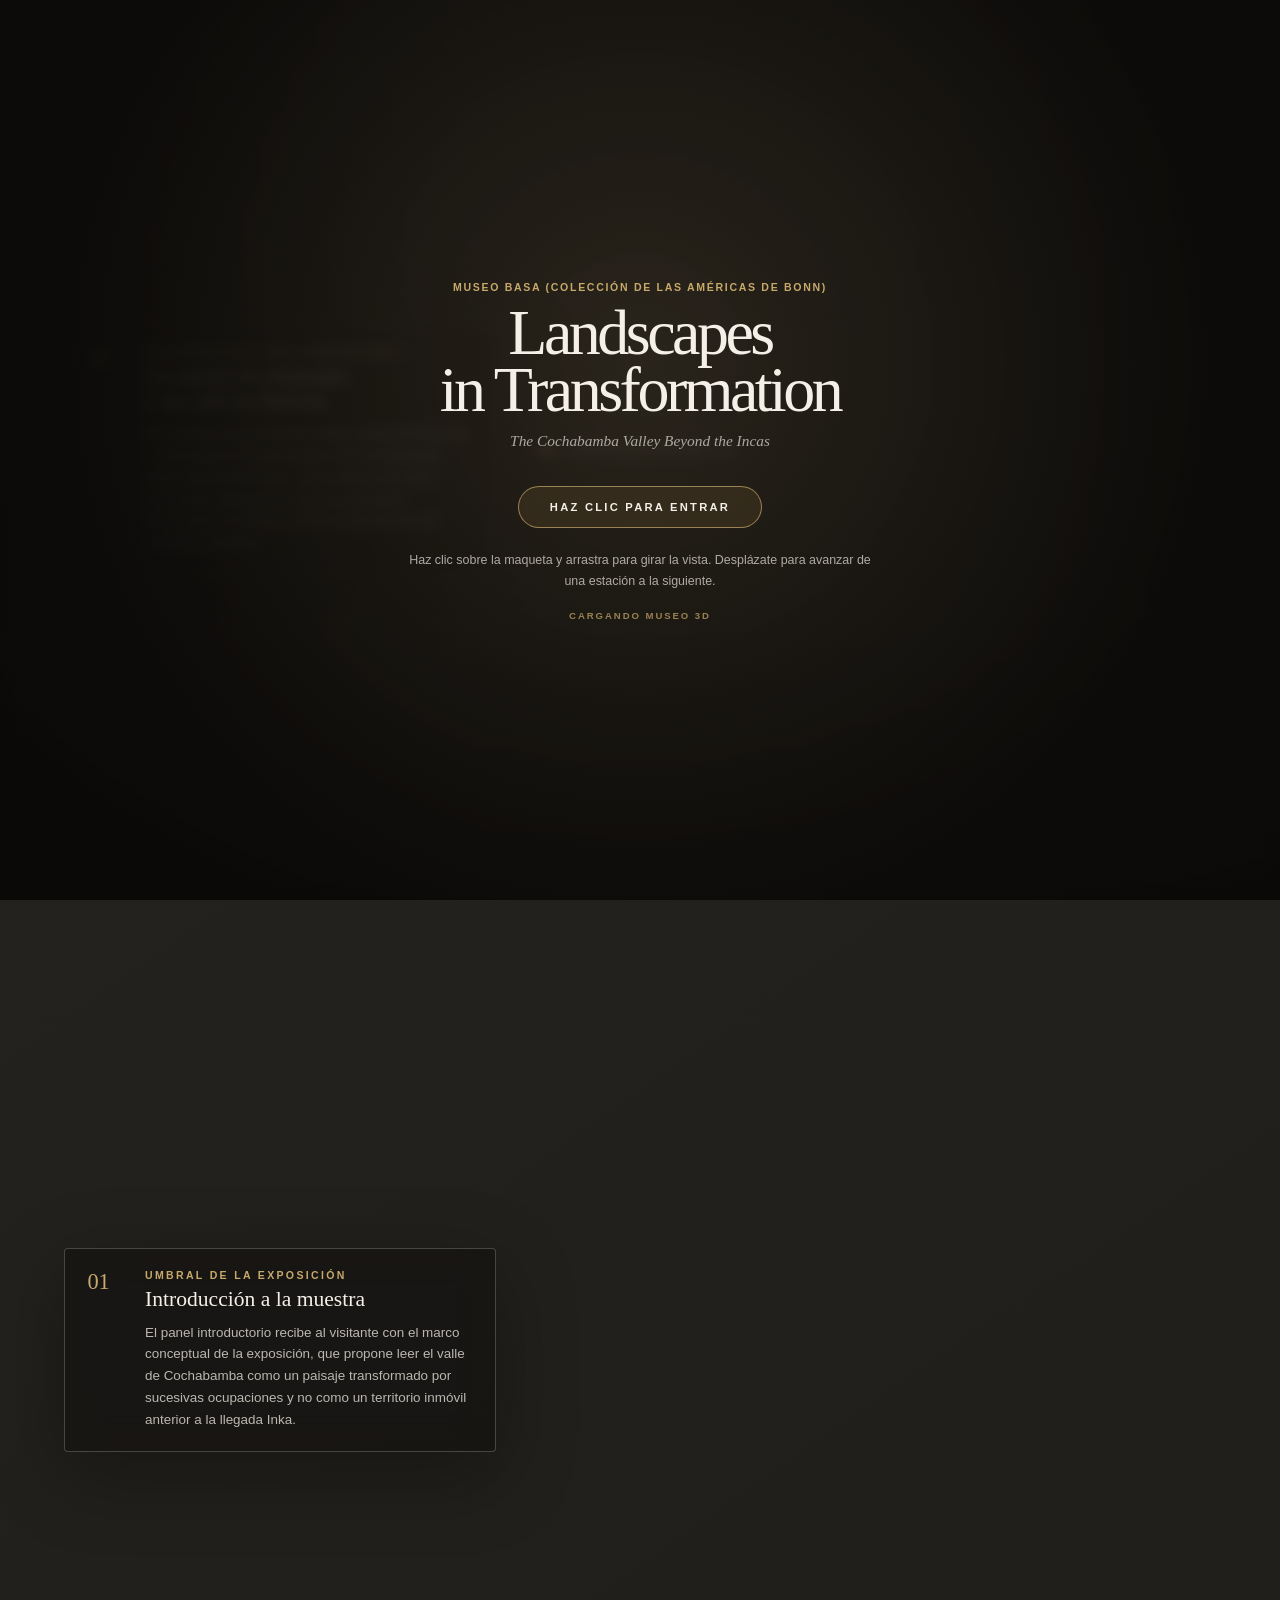
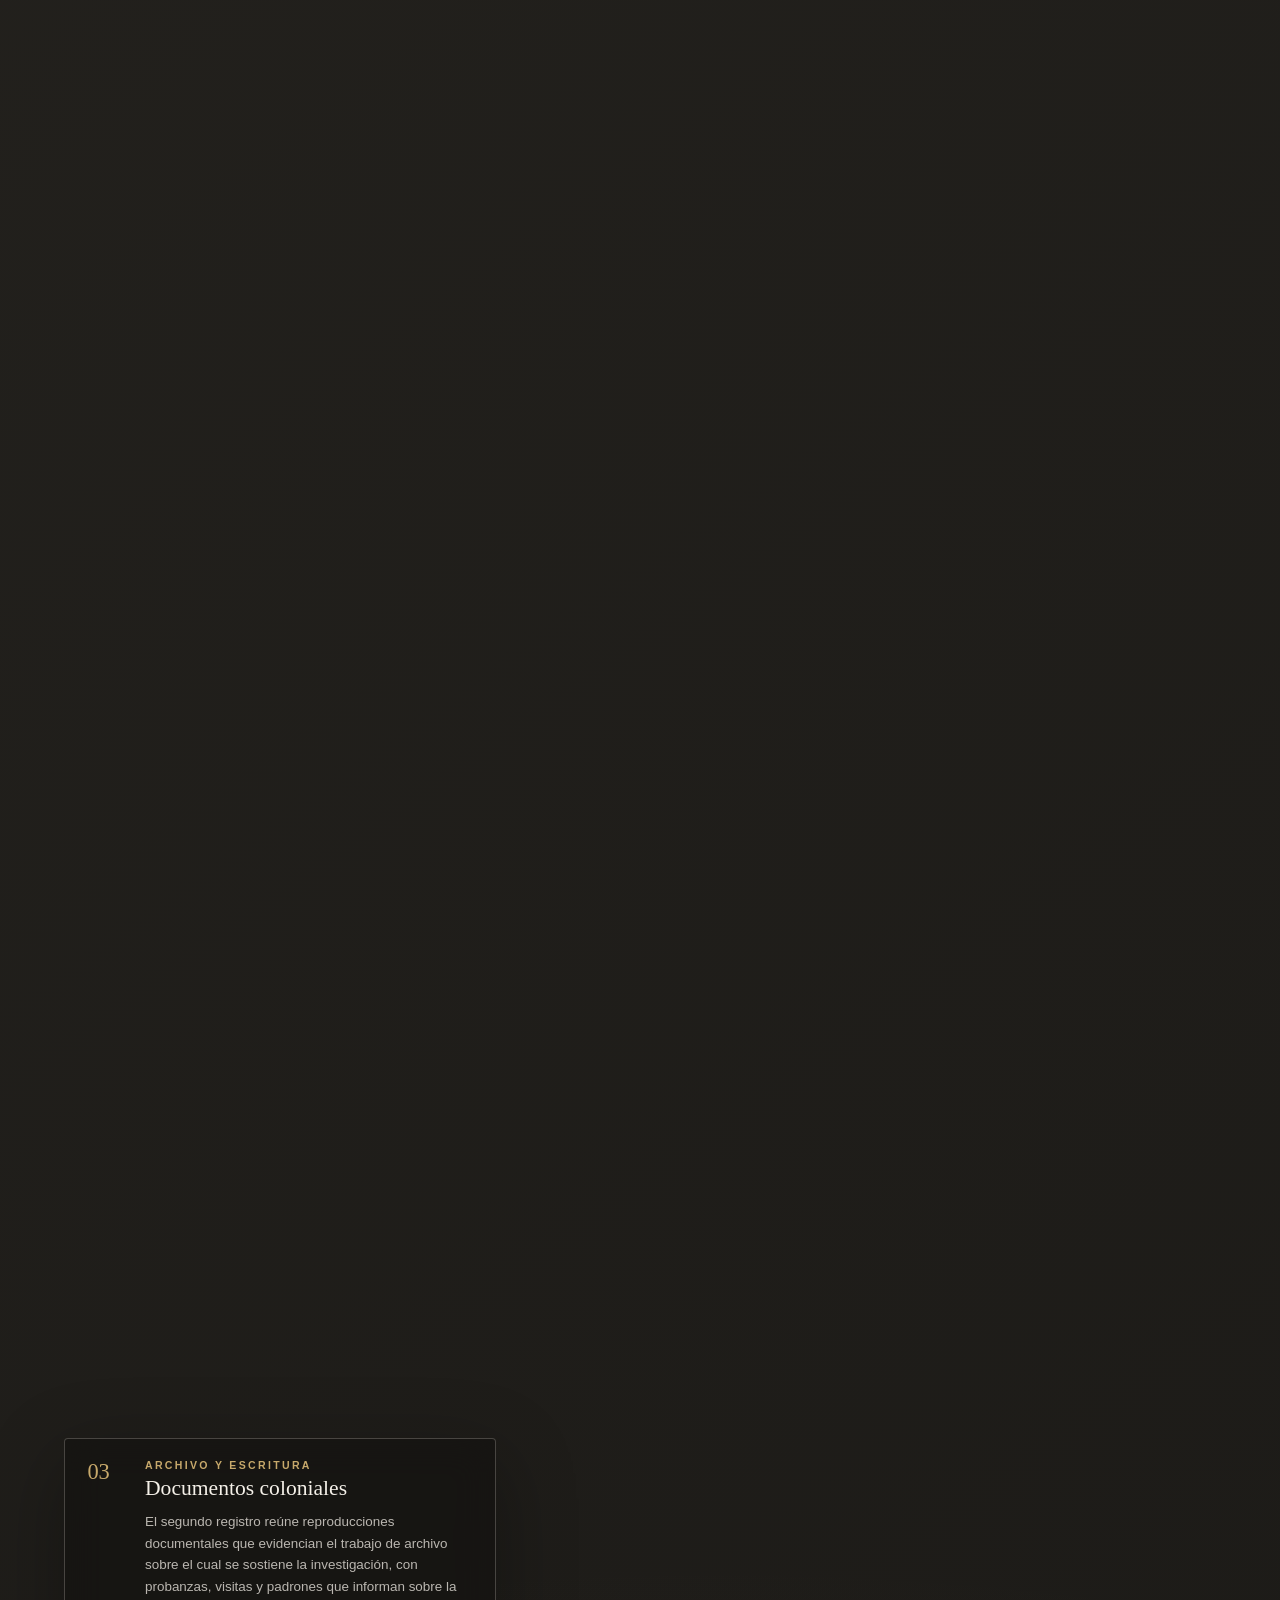
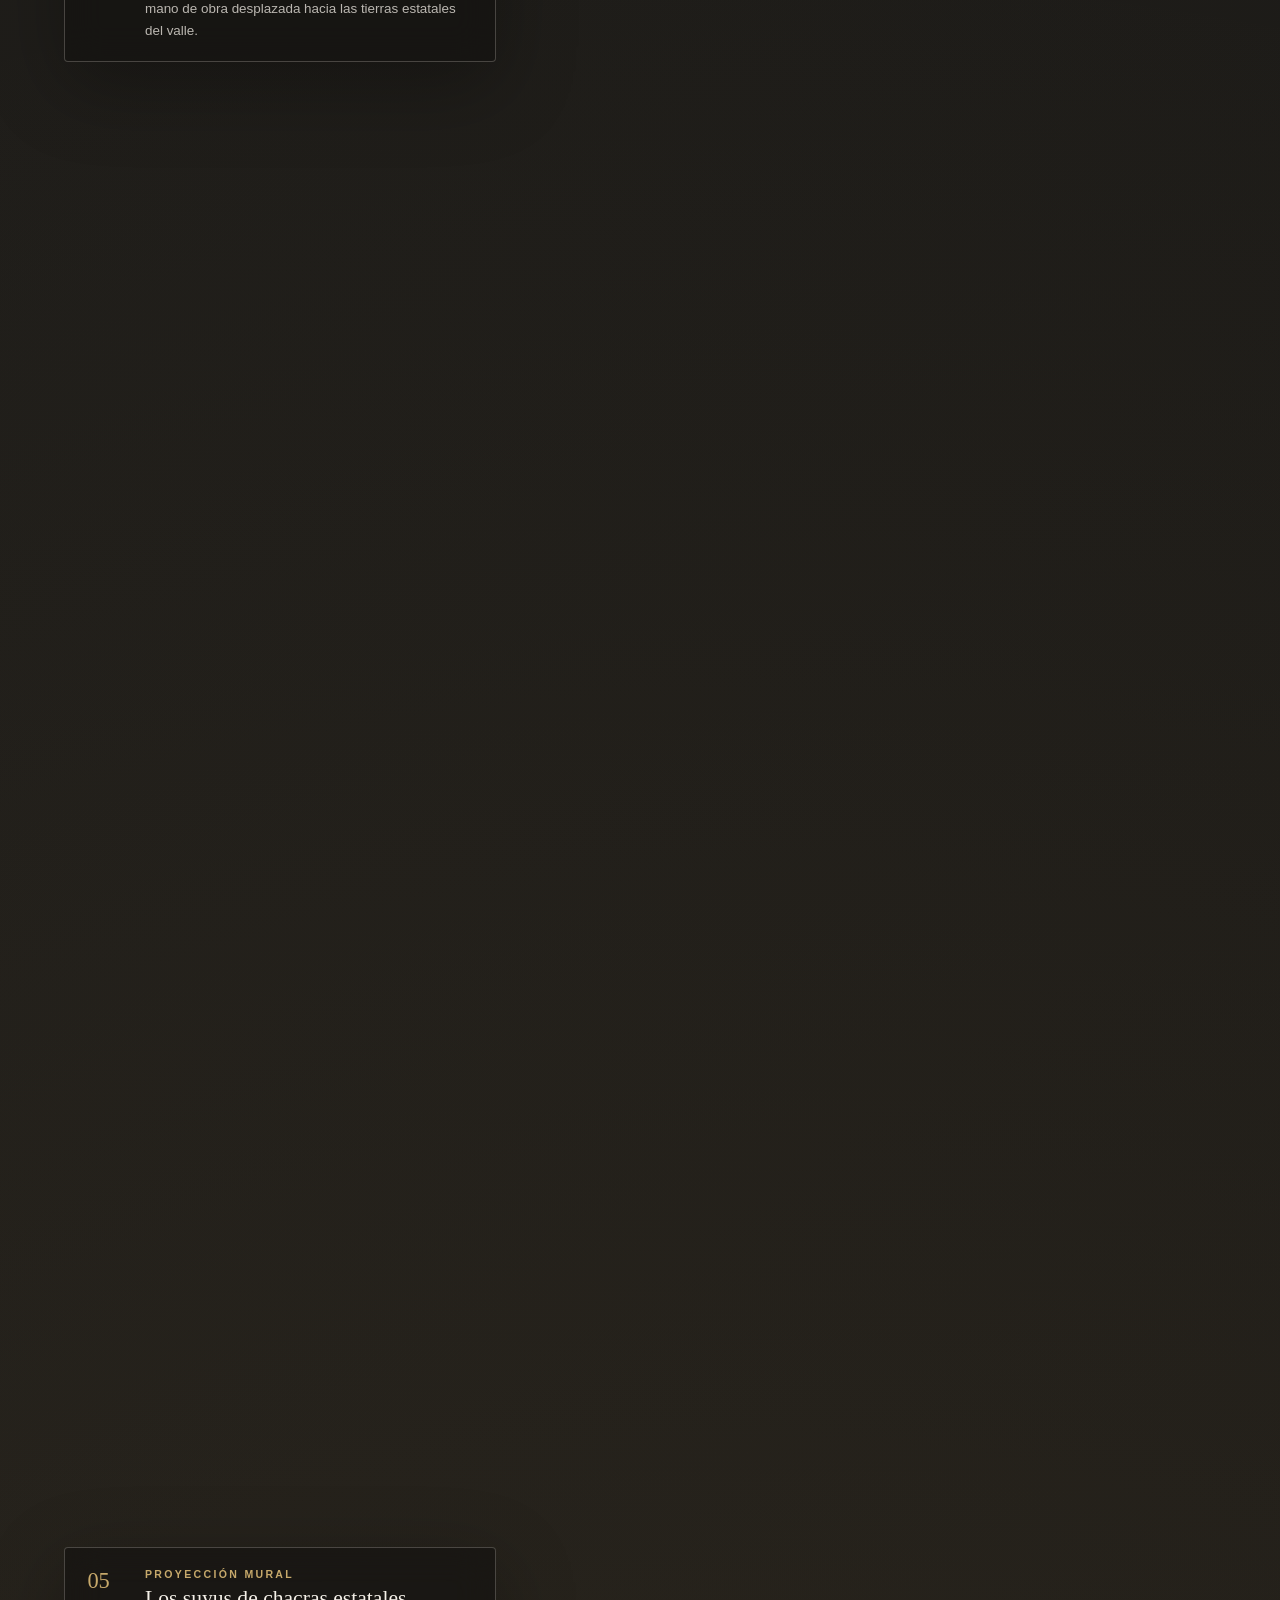
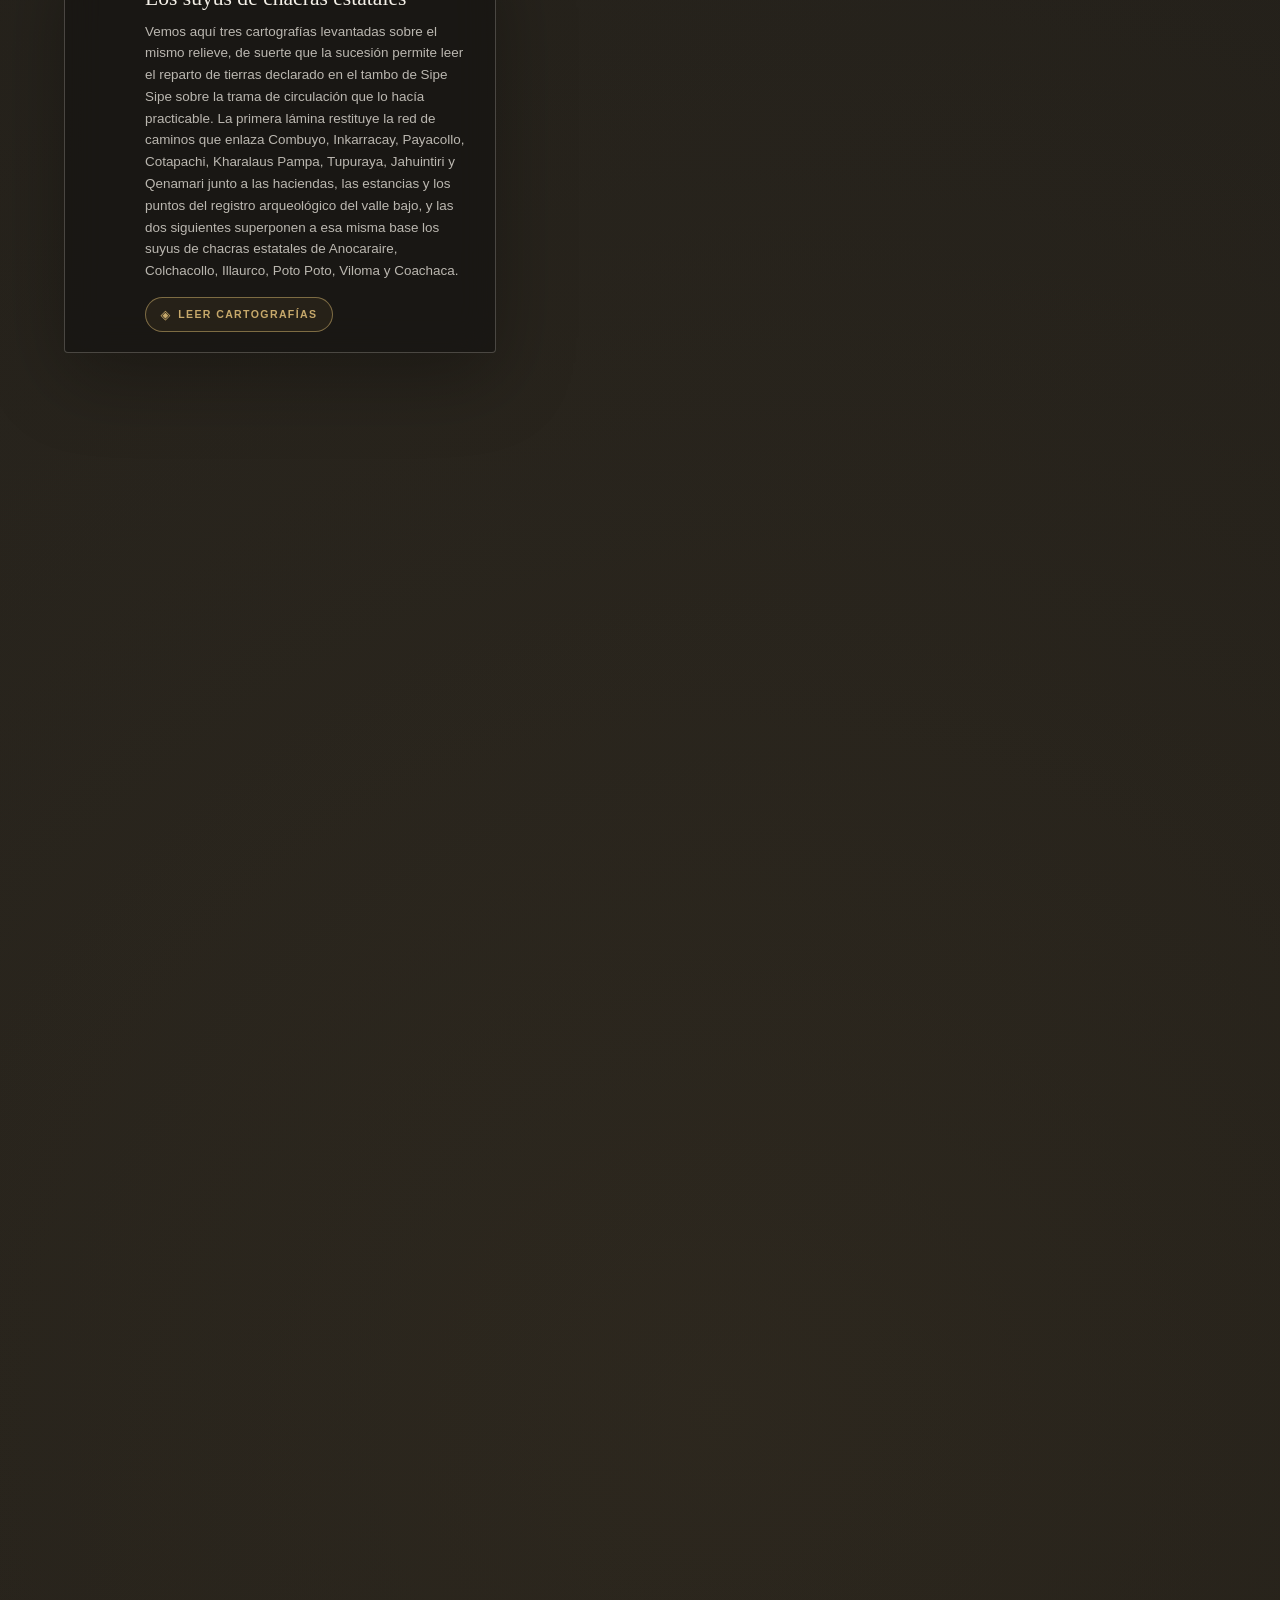
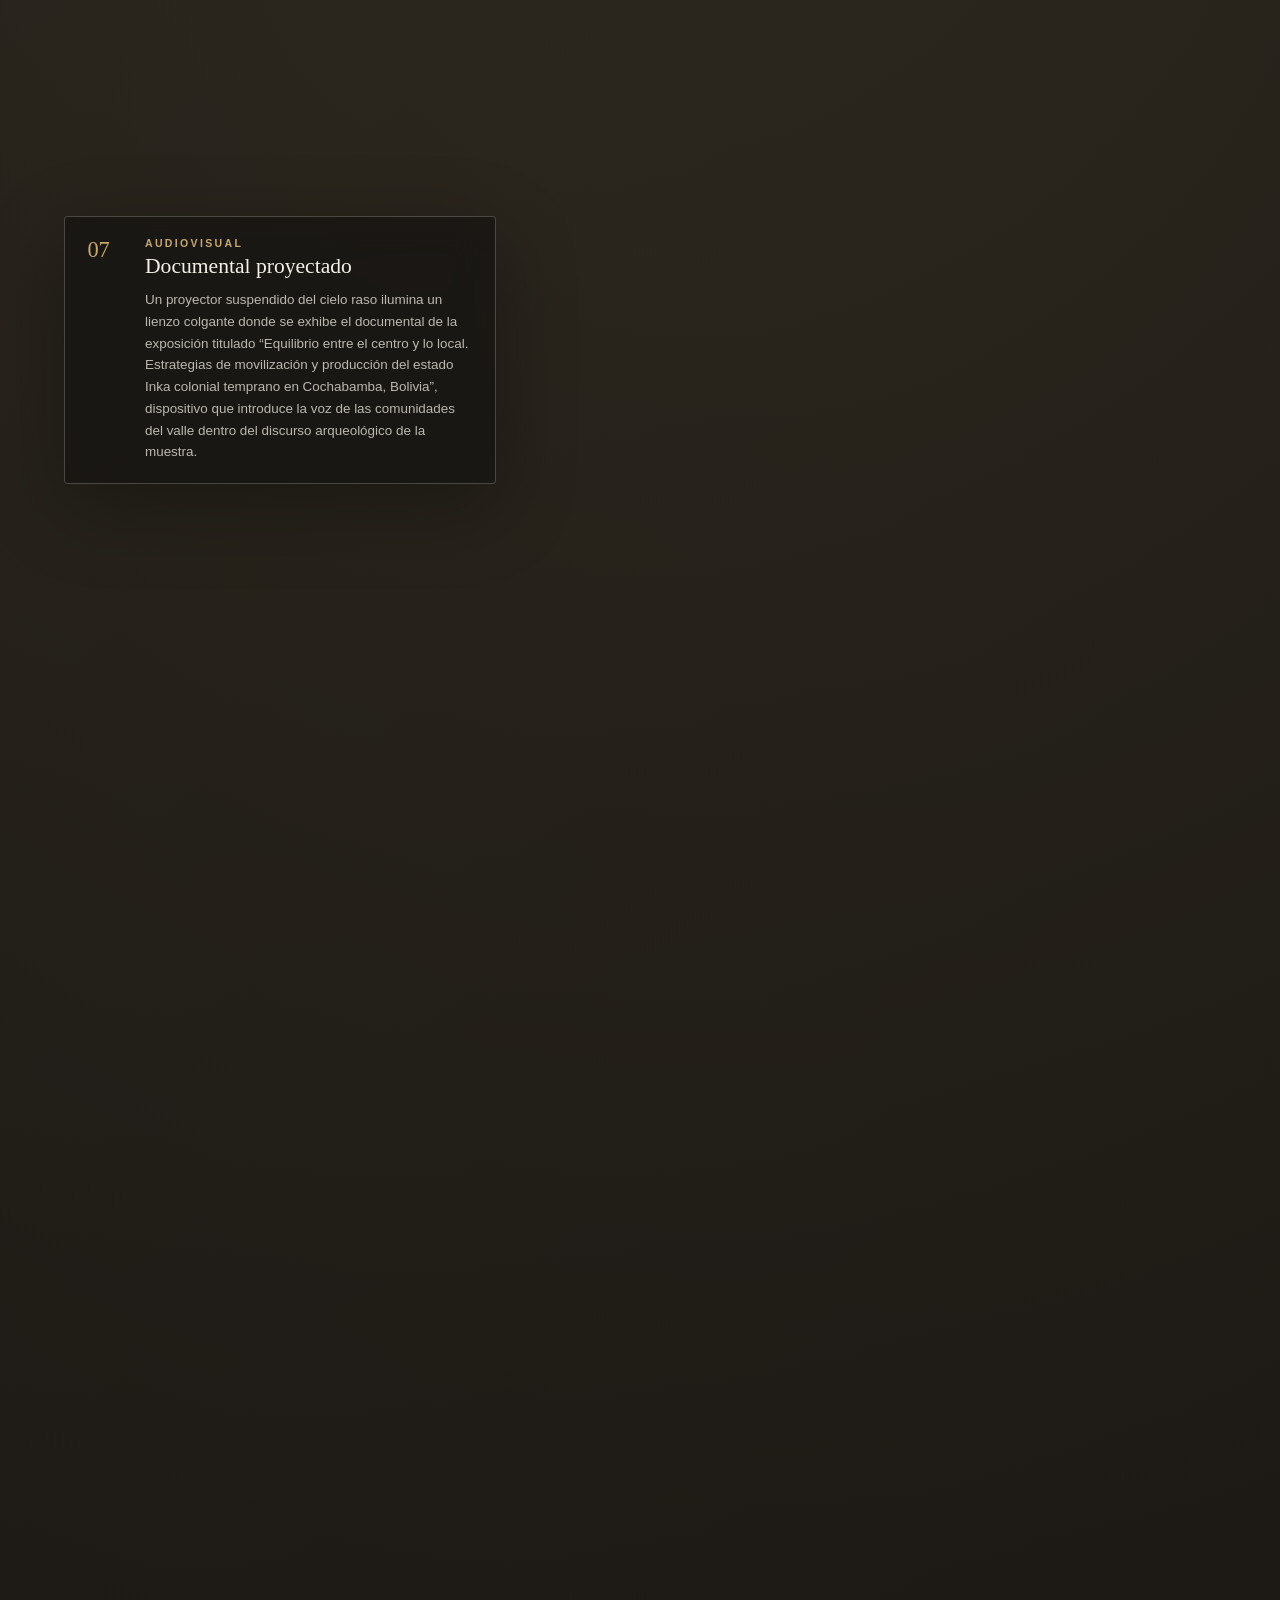
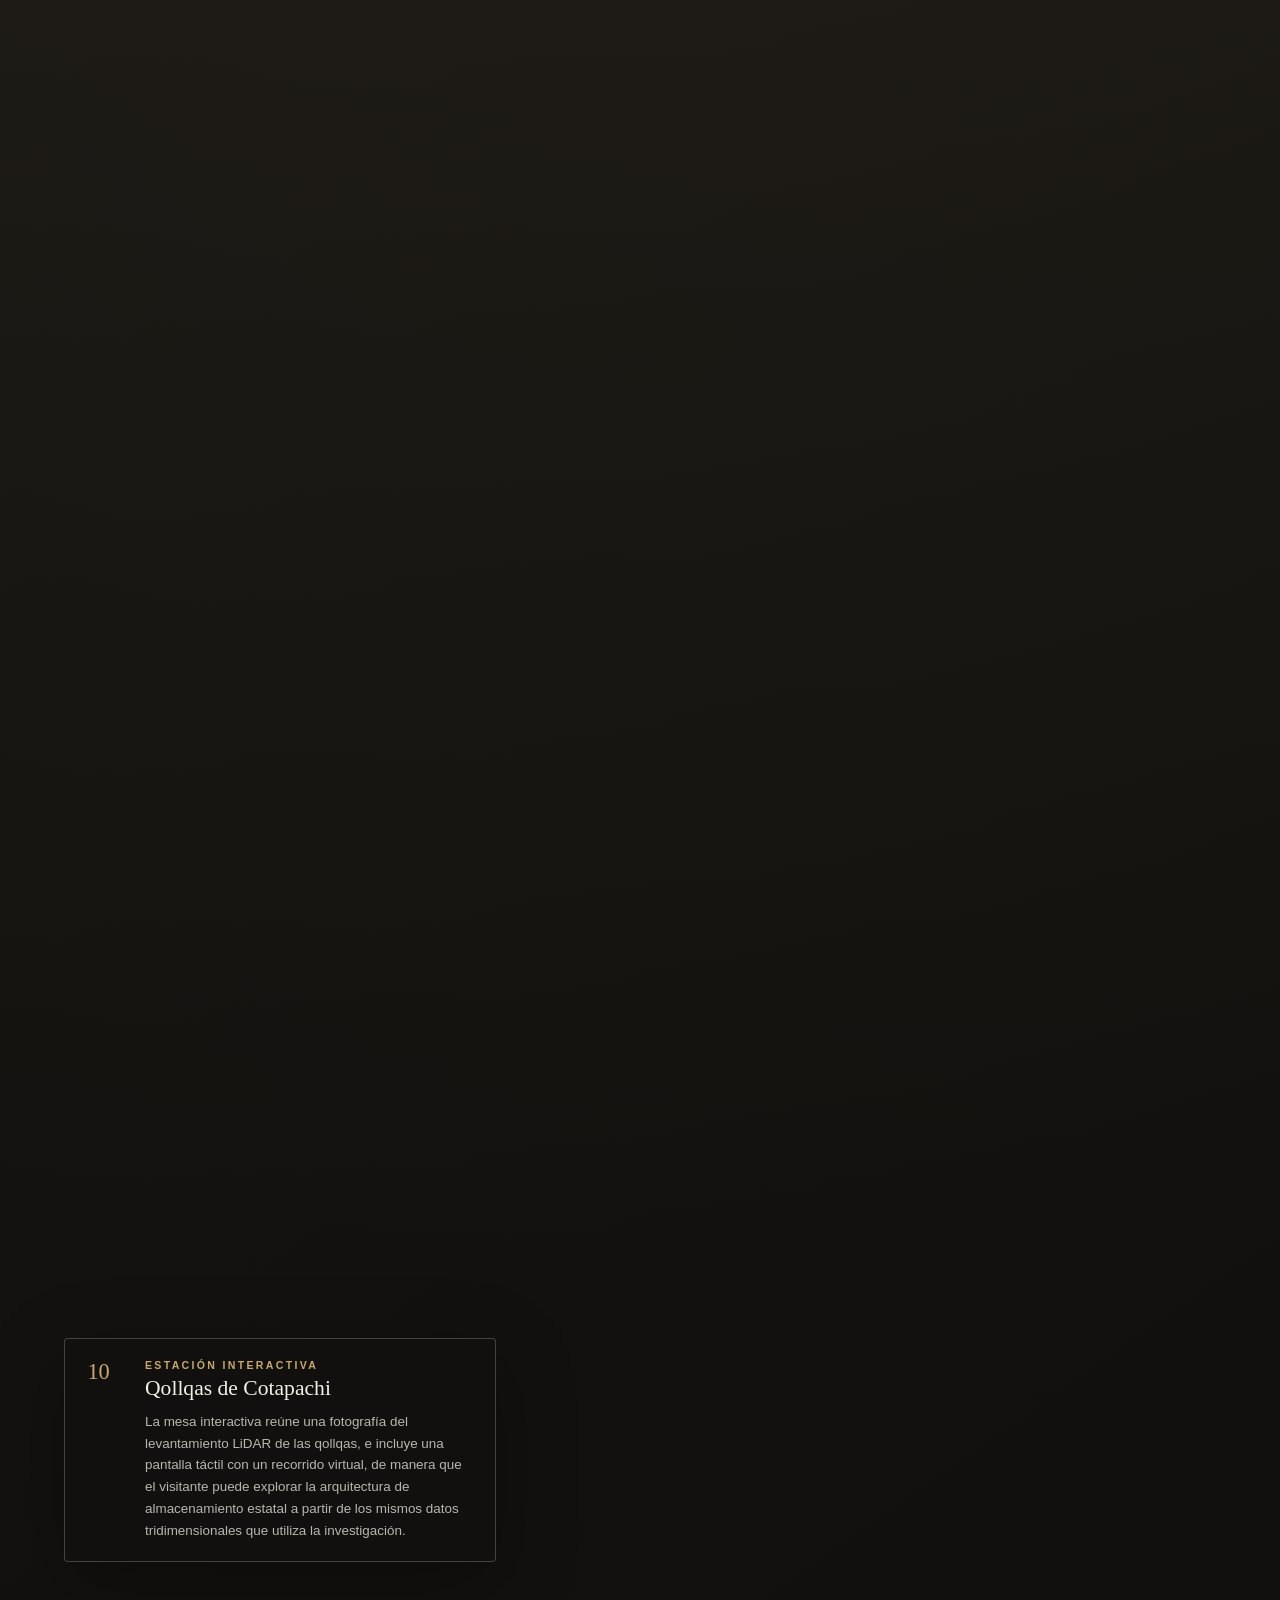
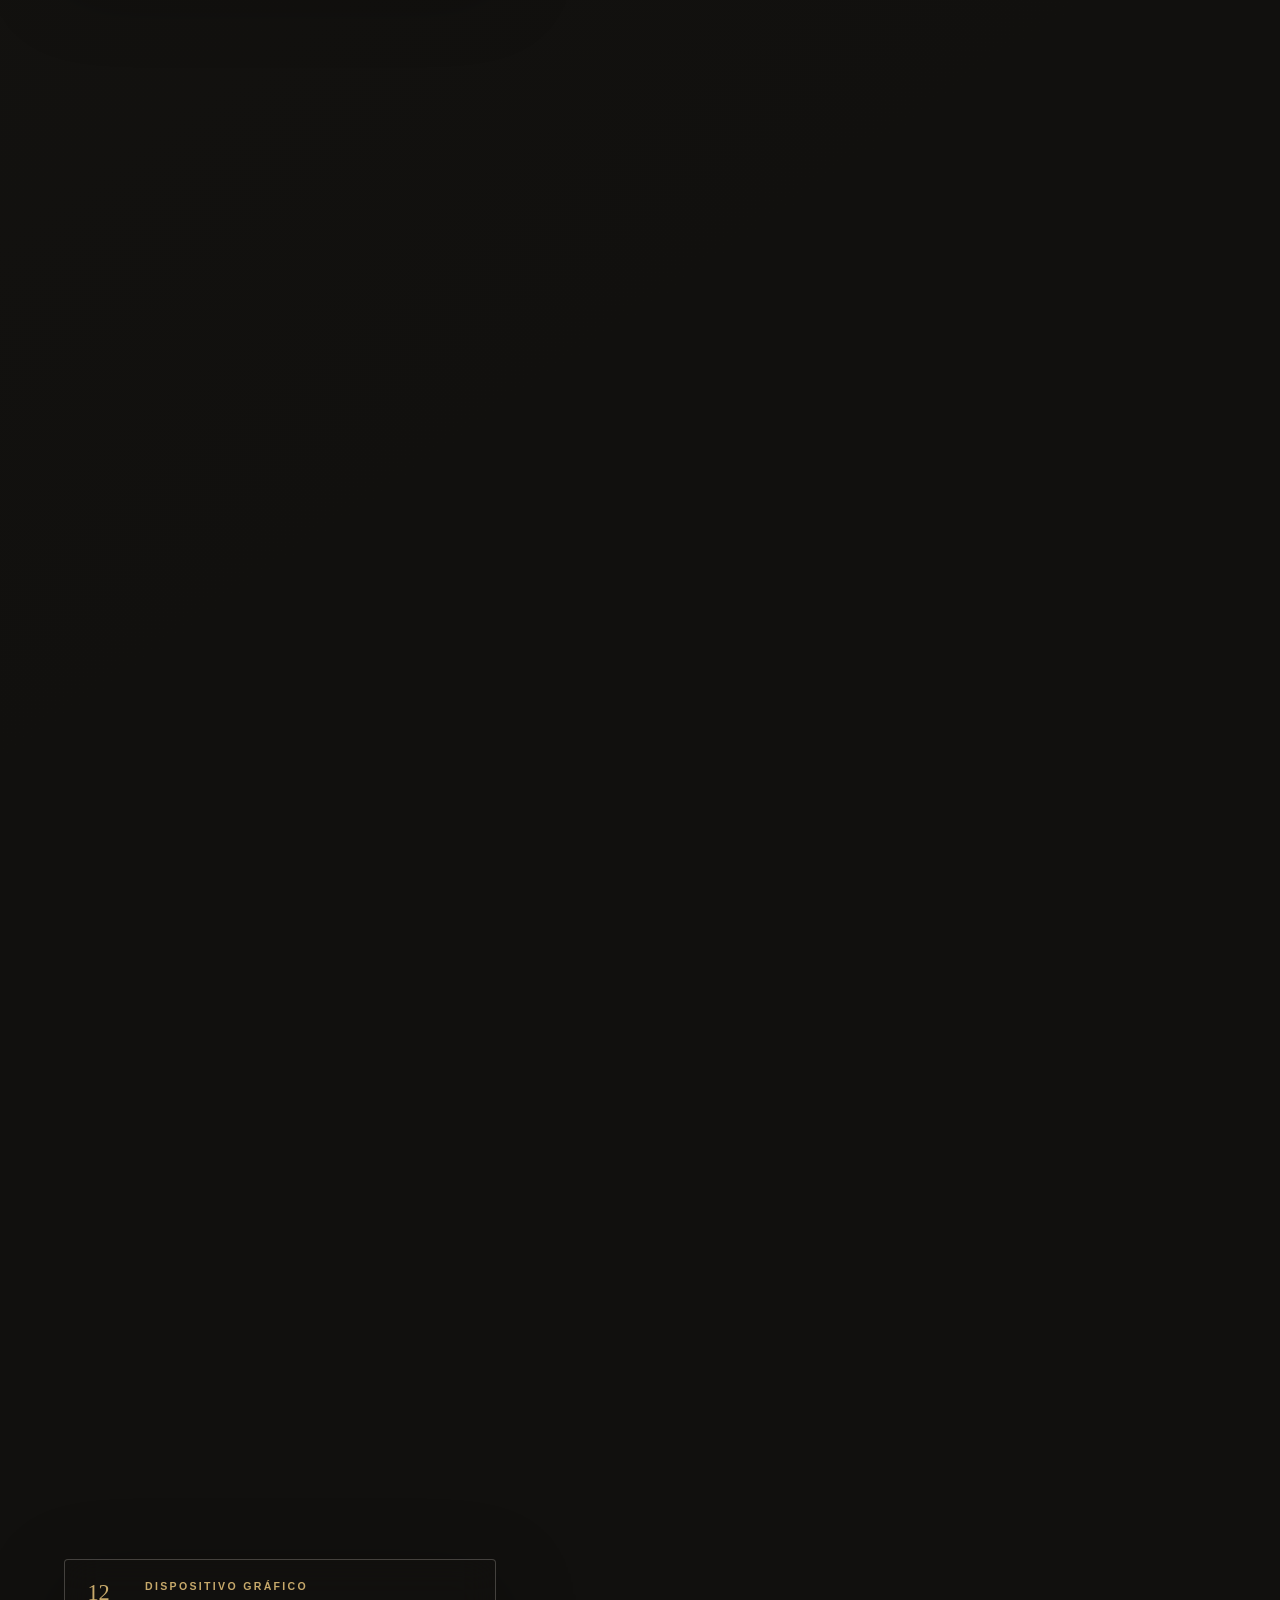
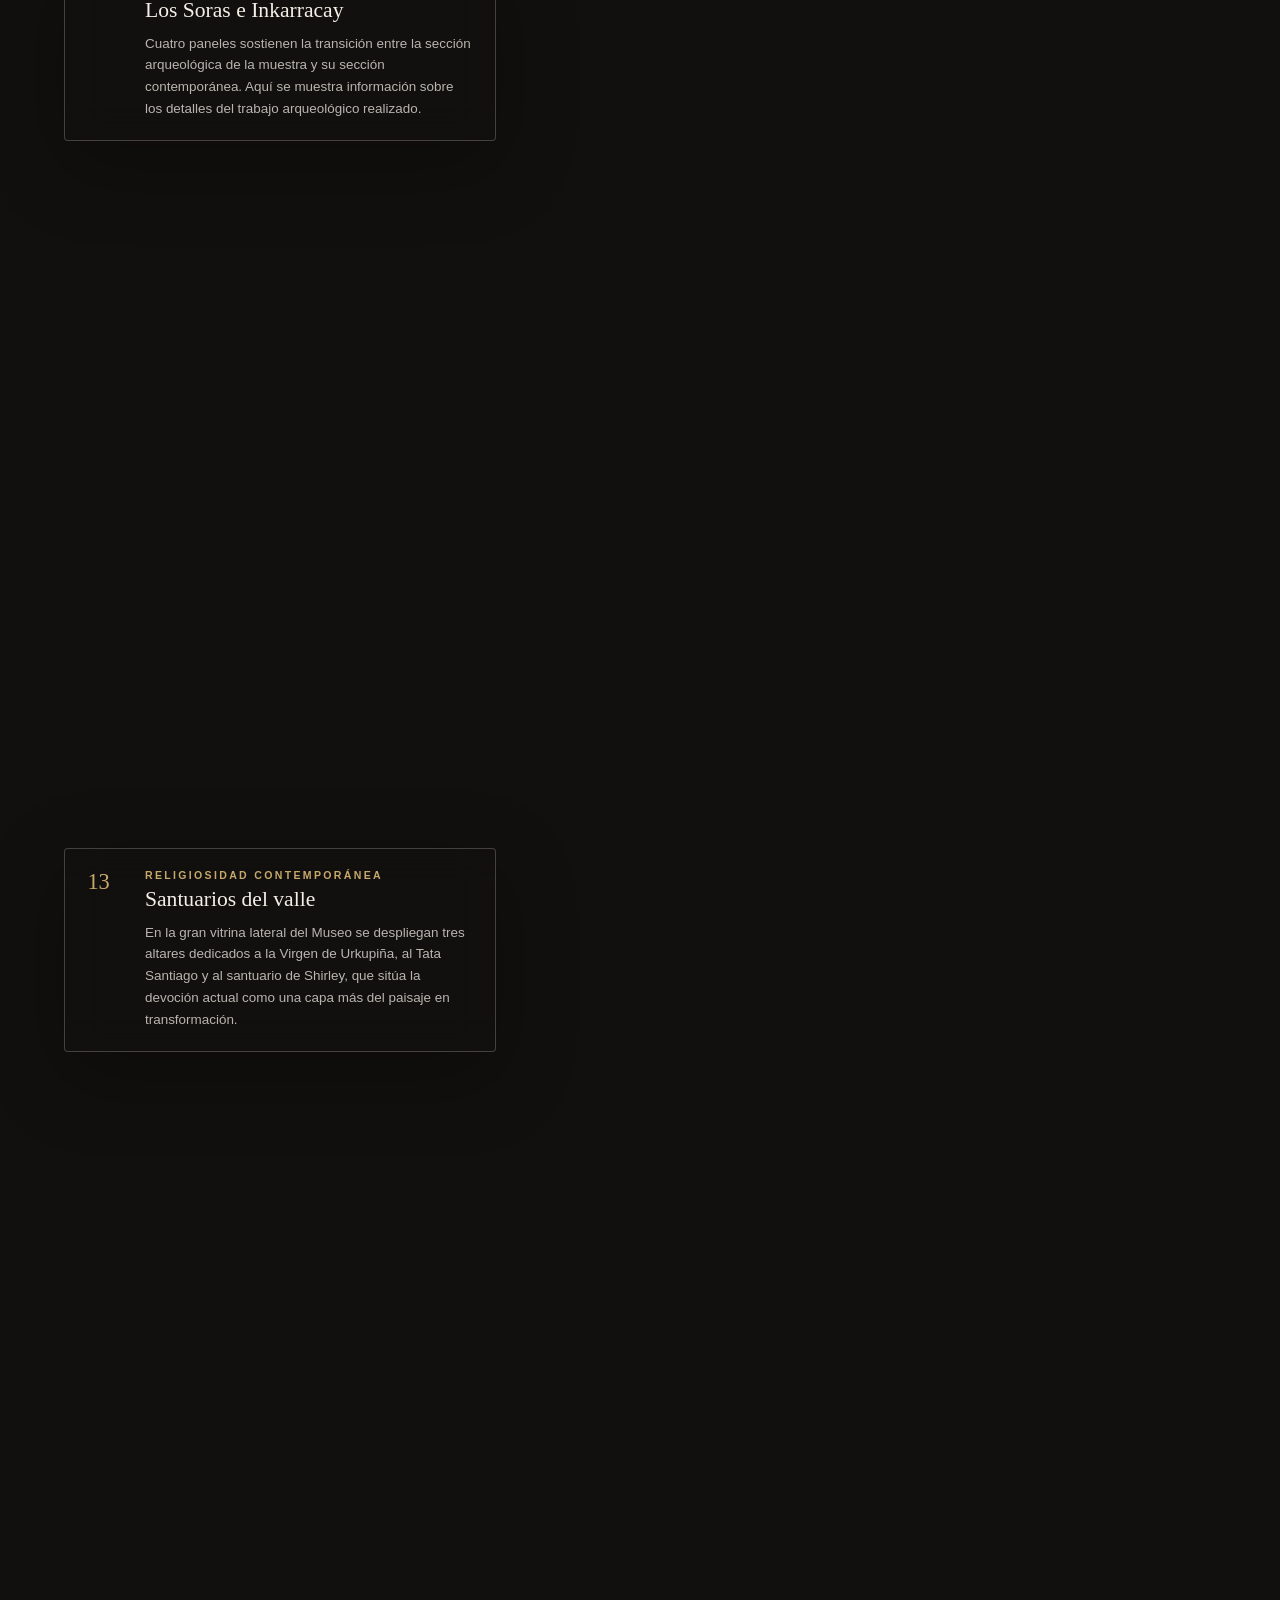
==== commit 93d3b74a: "Carga inmediata de los sellos institucionales" ====
--- a/index.html
+++ b/index.html
@@ -9,14 +9,14 @@
     />
     <meta name="theme-color" content="#171613" />
     <title>Landscapes in Transformation · Museo BASA 3D</title>
-    <link rel="stylesheet" href="./styles.css?v=17" />
+    <link rel="stylesheet" href="./styles.css?v=18" />
     <script type="module">
       import { ModelViewerElement } from "./model-viewer.min.js";
       ModelViewerElement.dracoDecoderLocation = new URL(
         "./",
         document.baseURI,
       ).href;
-      await import("./app.js?v=17");
+      await import("./app.js?v=18");
     </script>
   </head>
   <body>
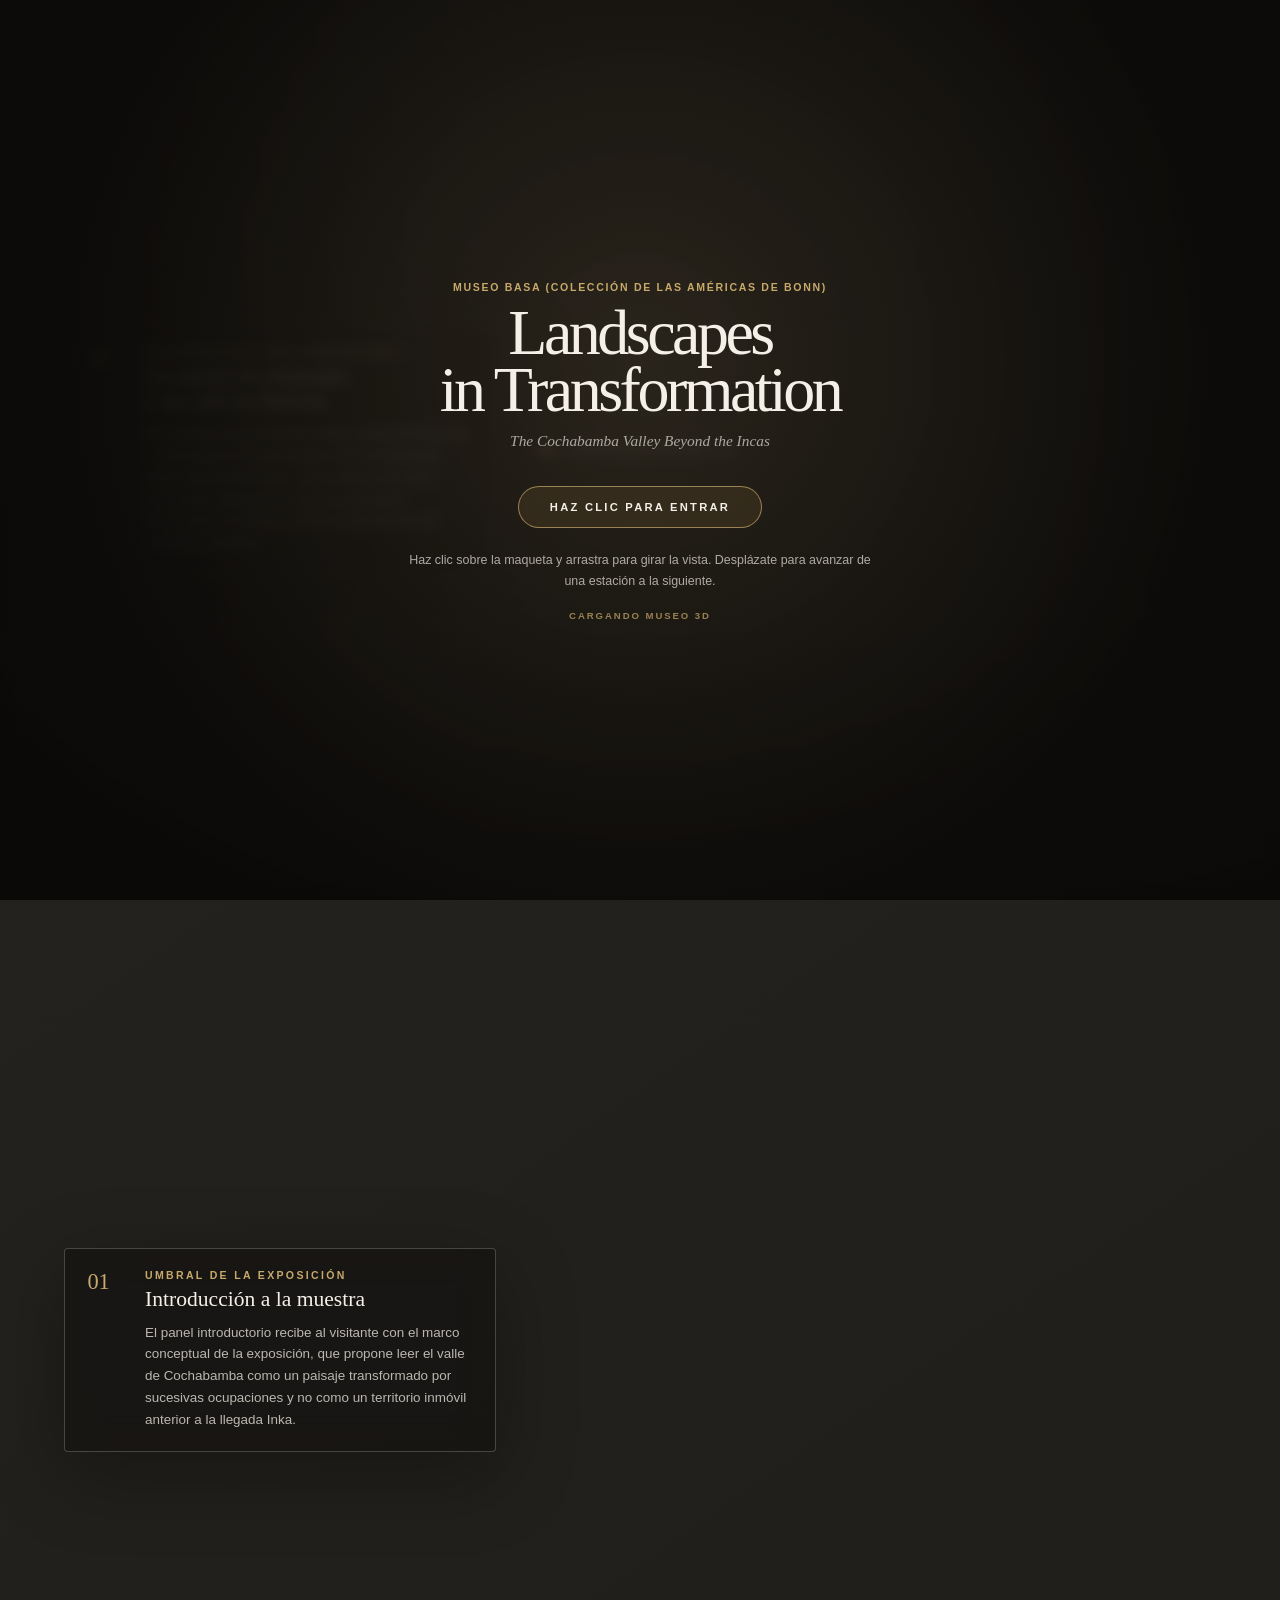
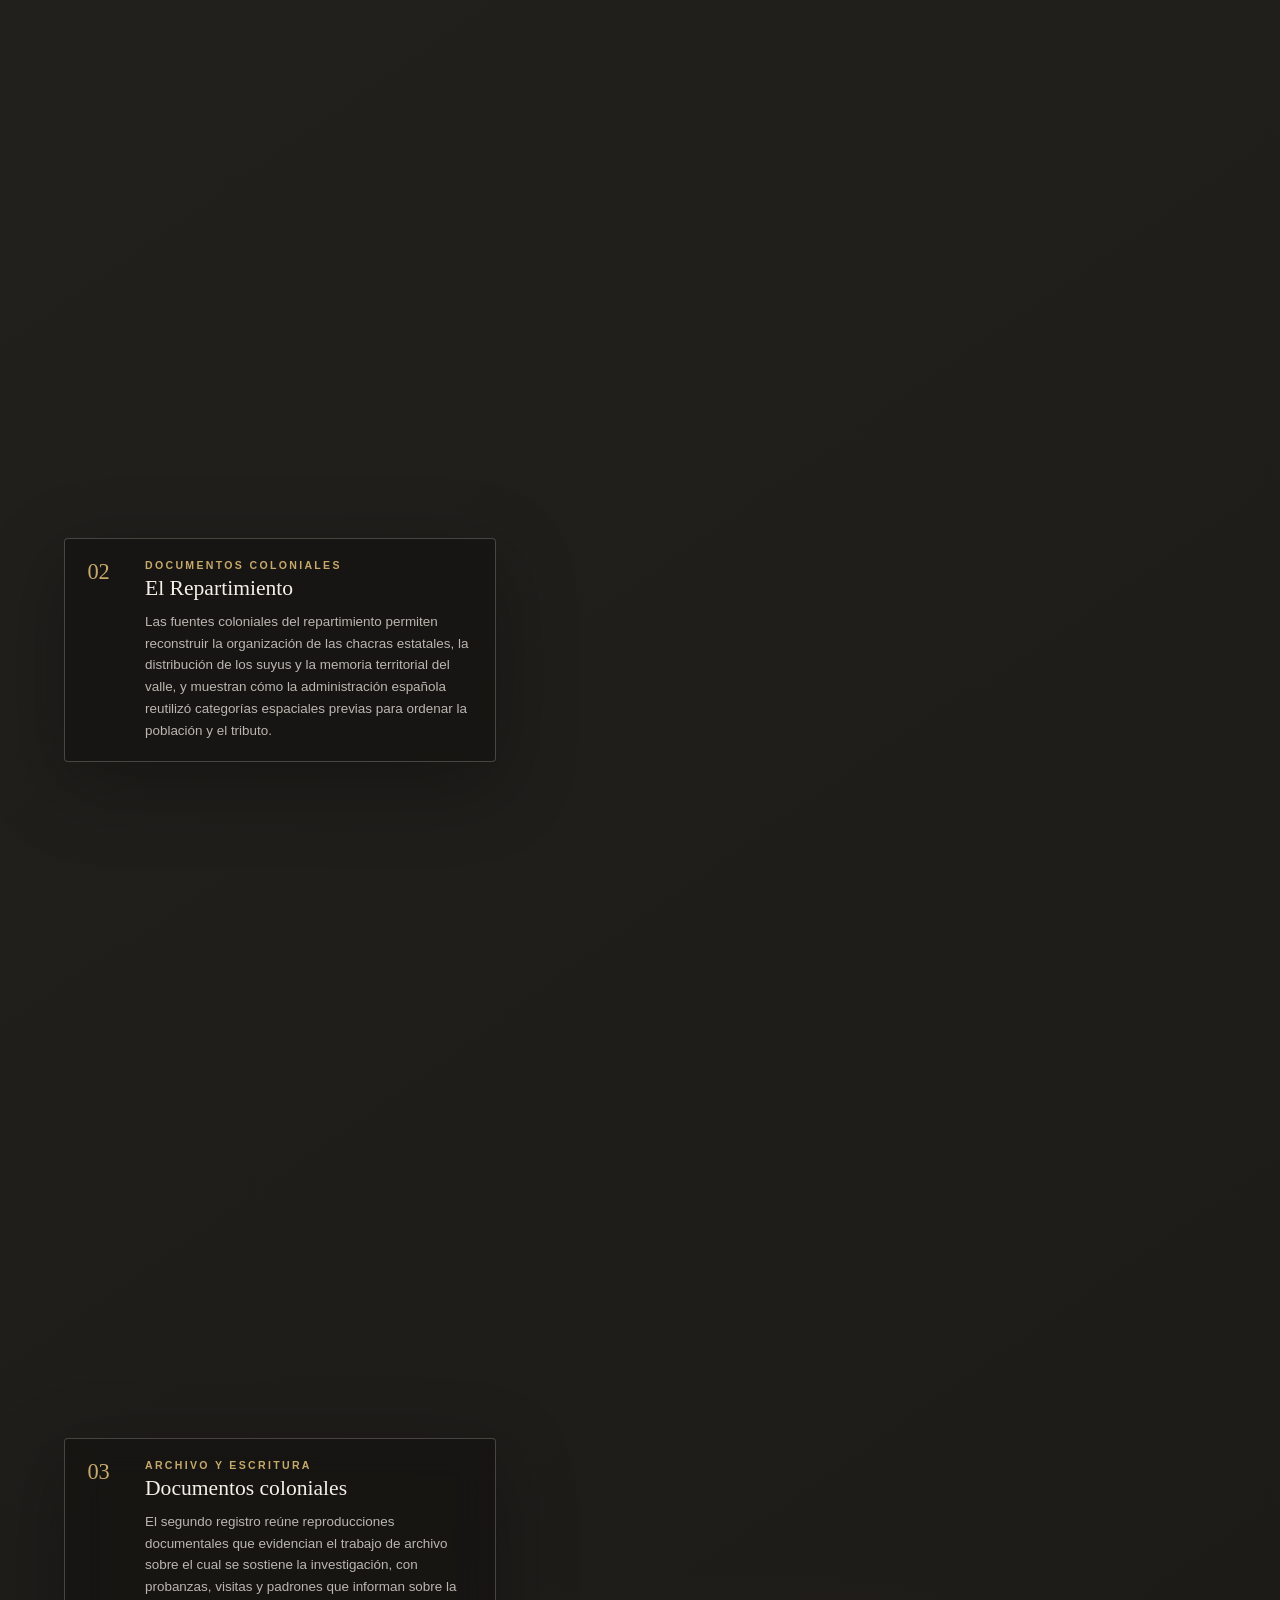
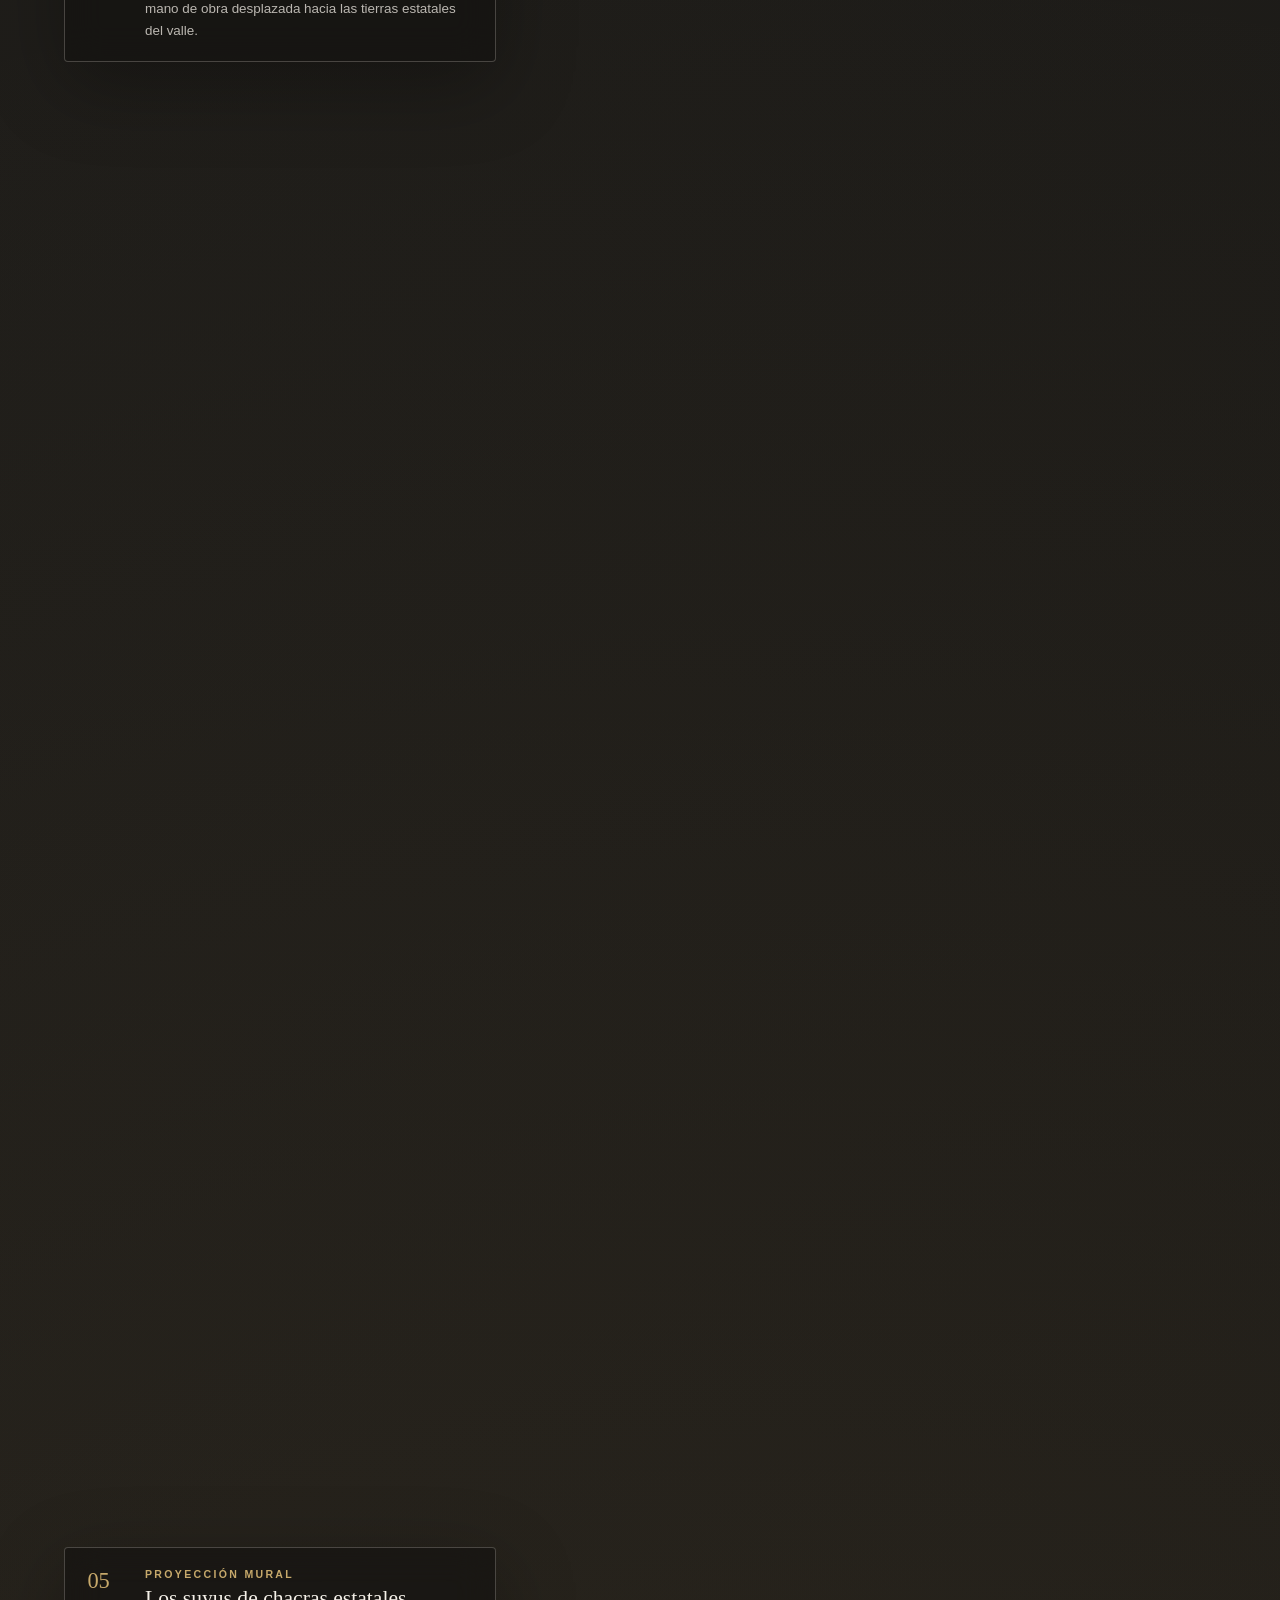
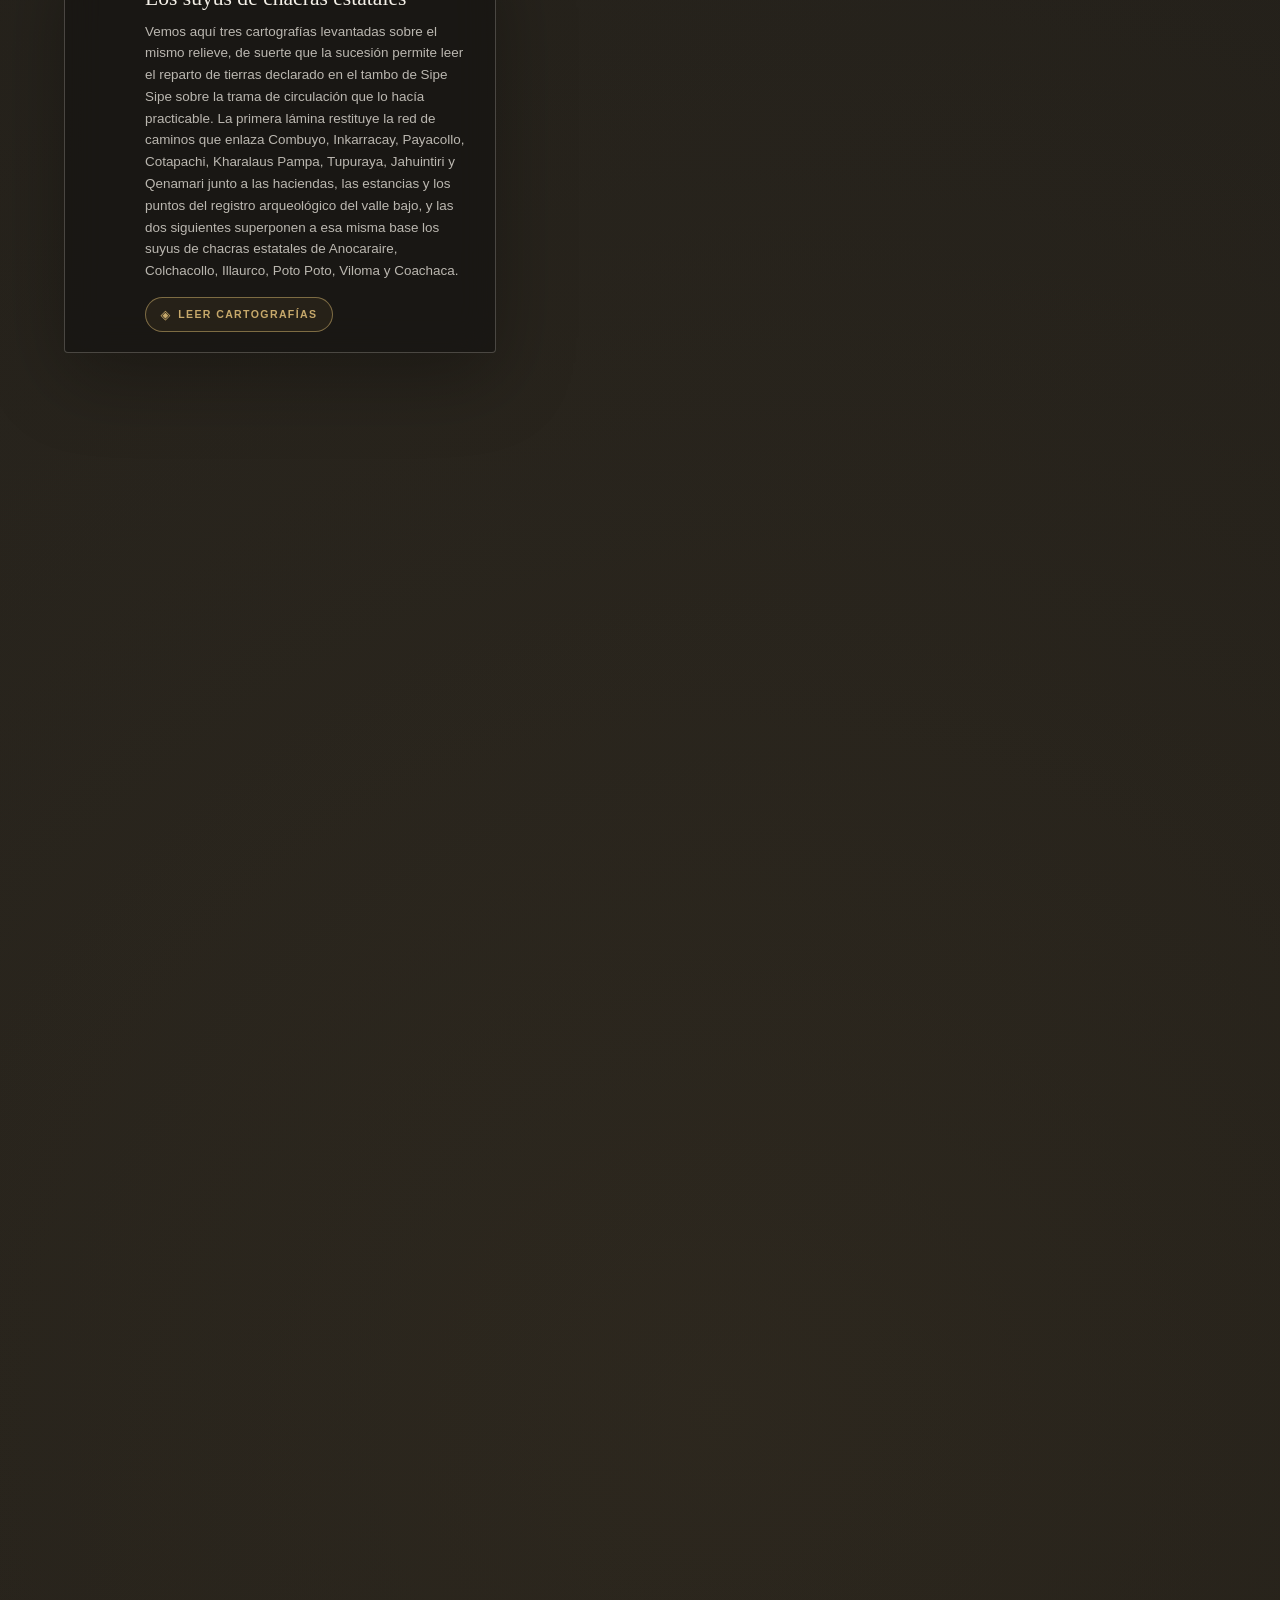
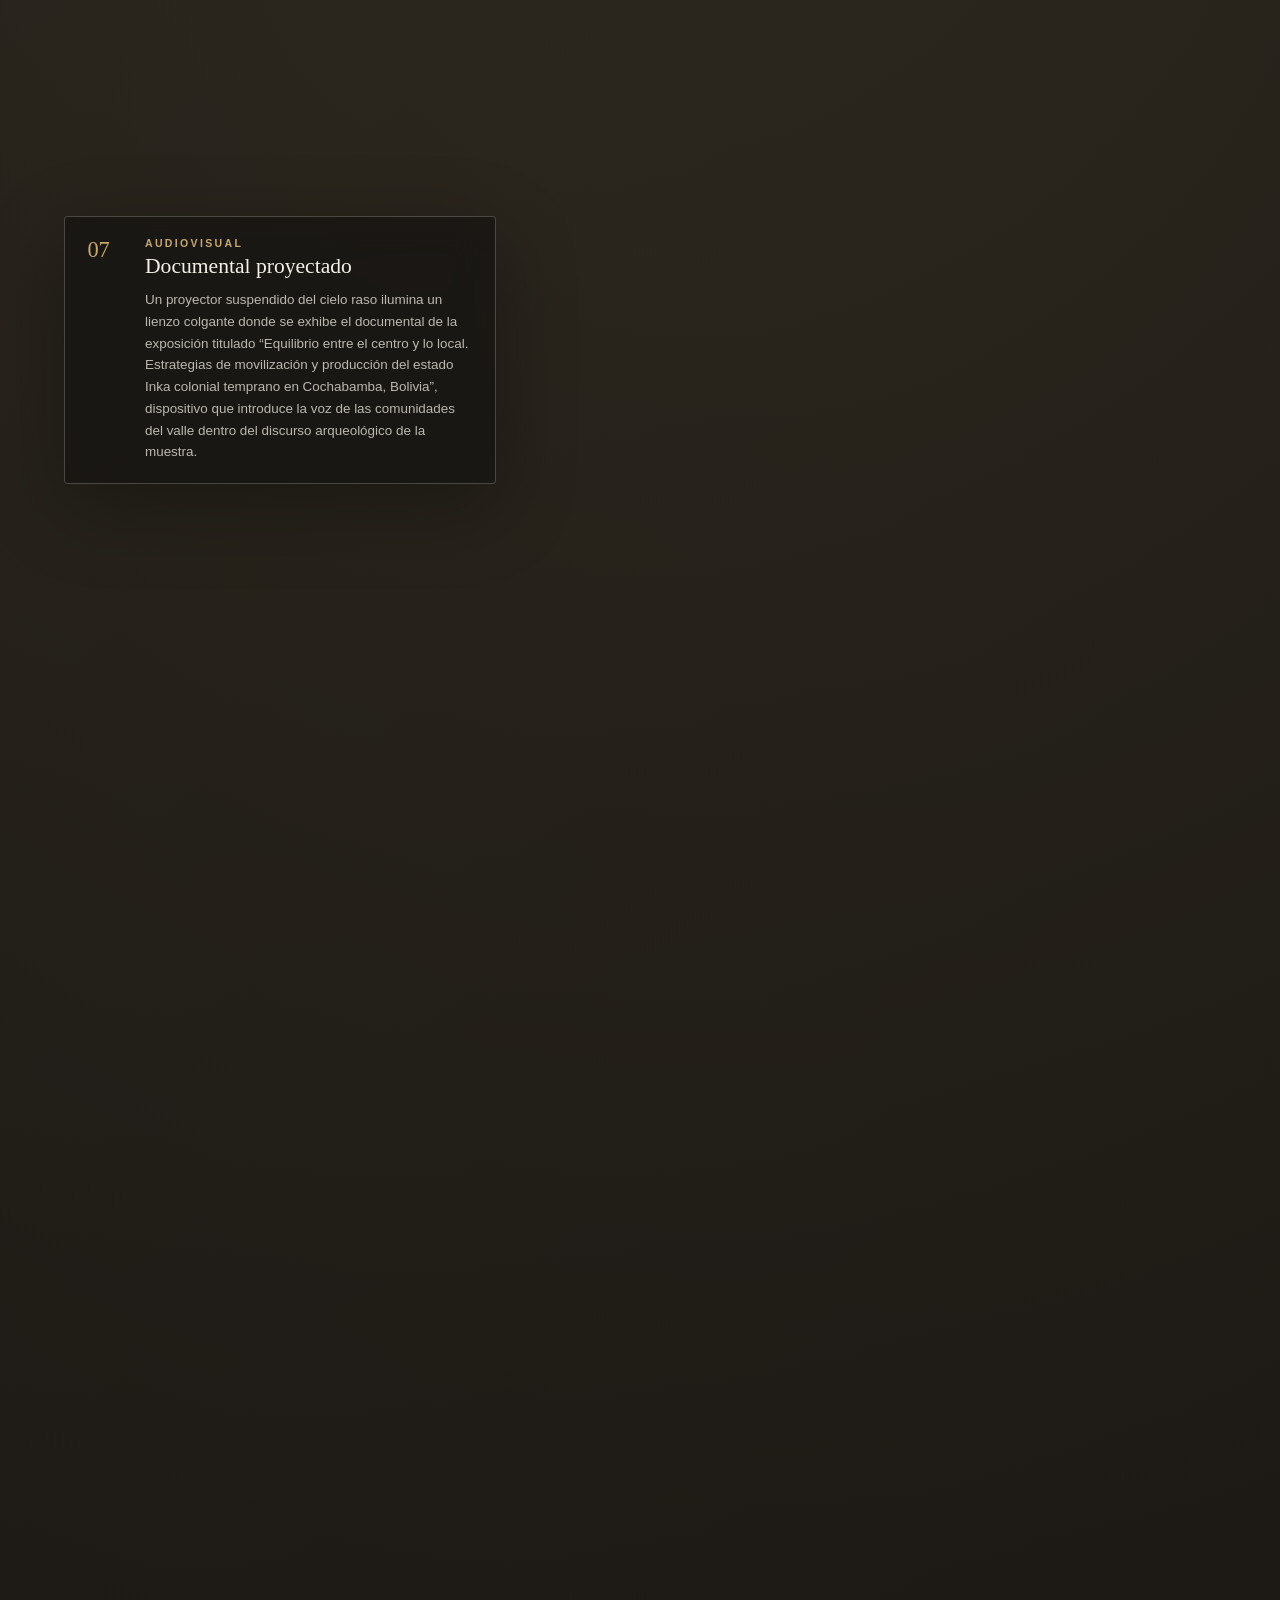
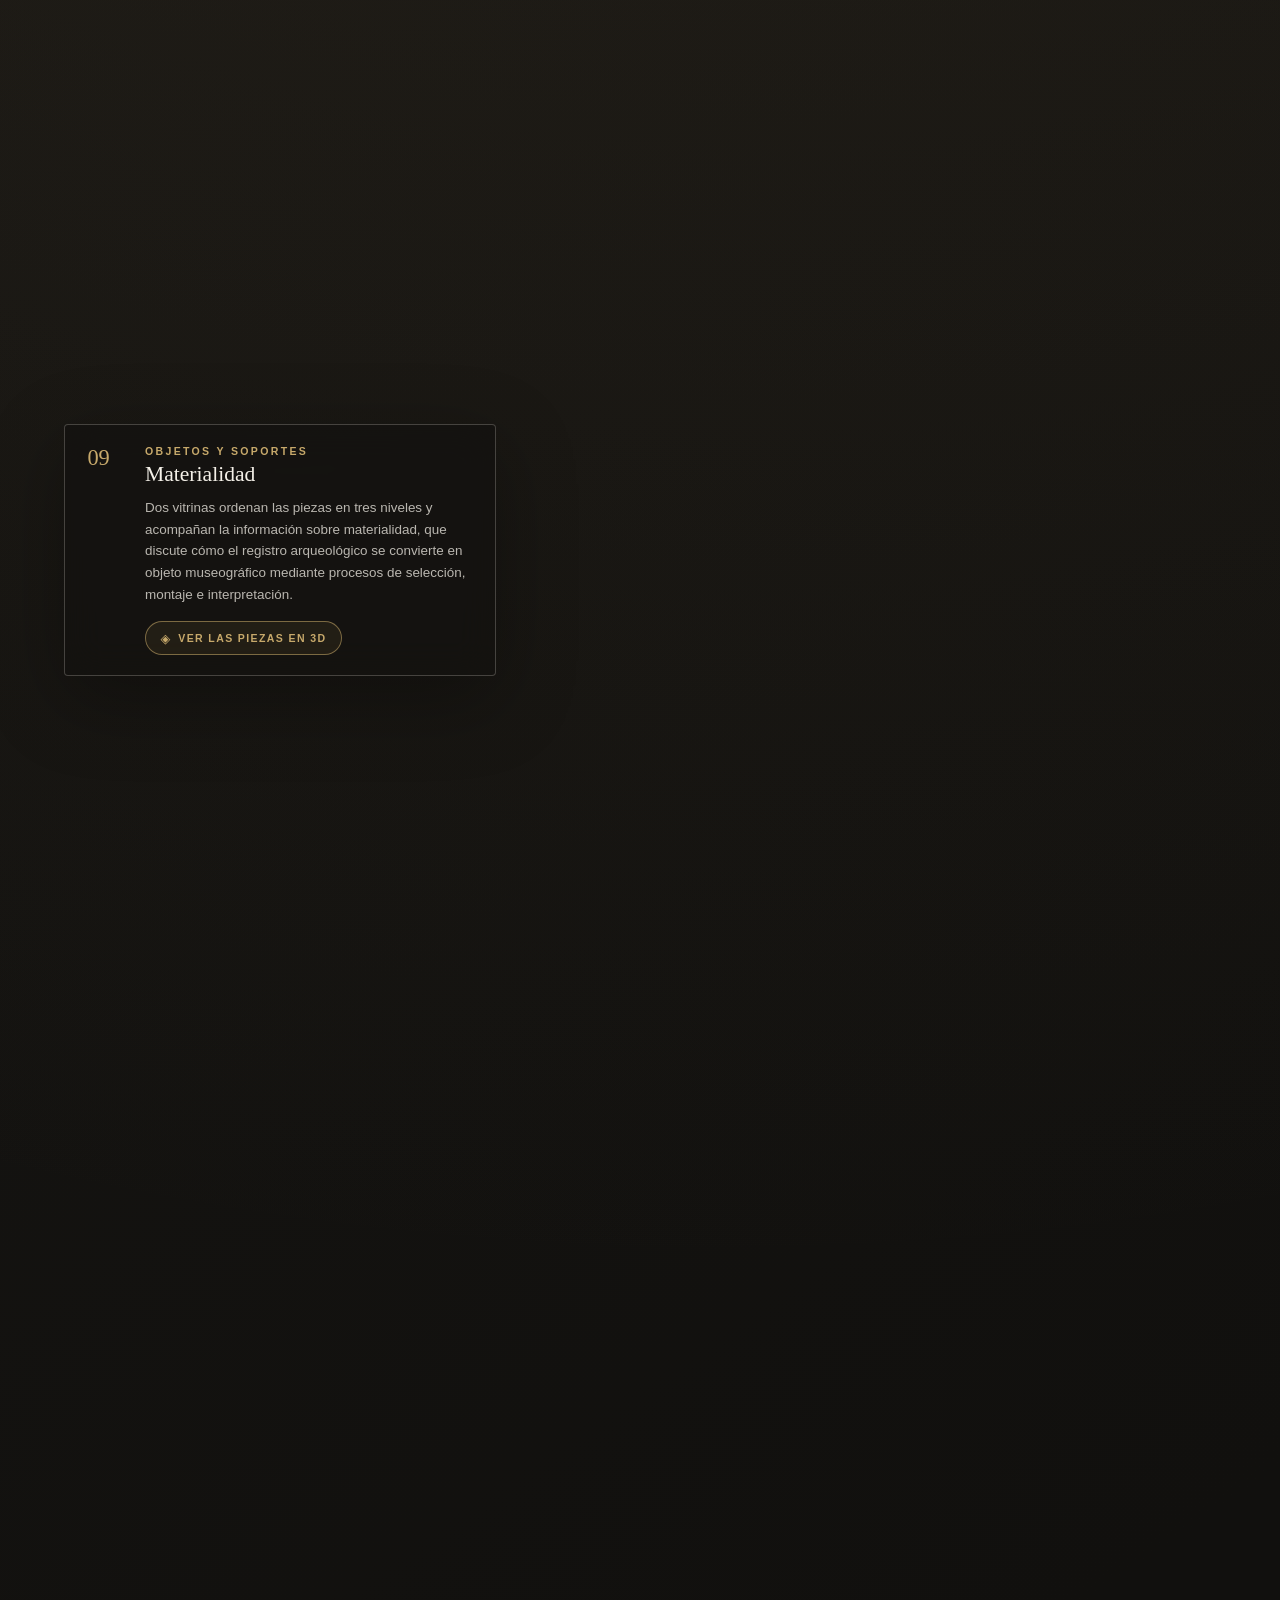
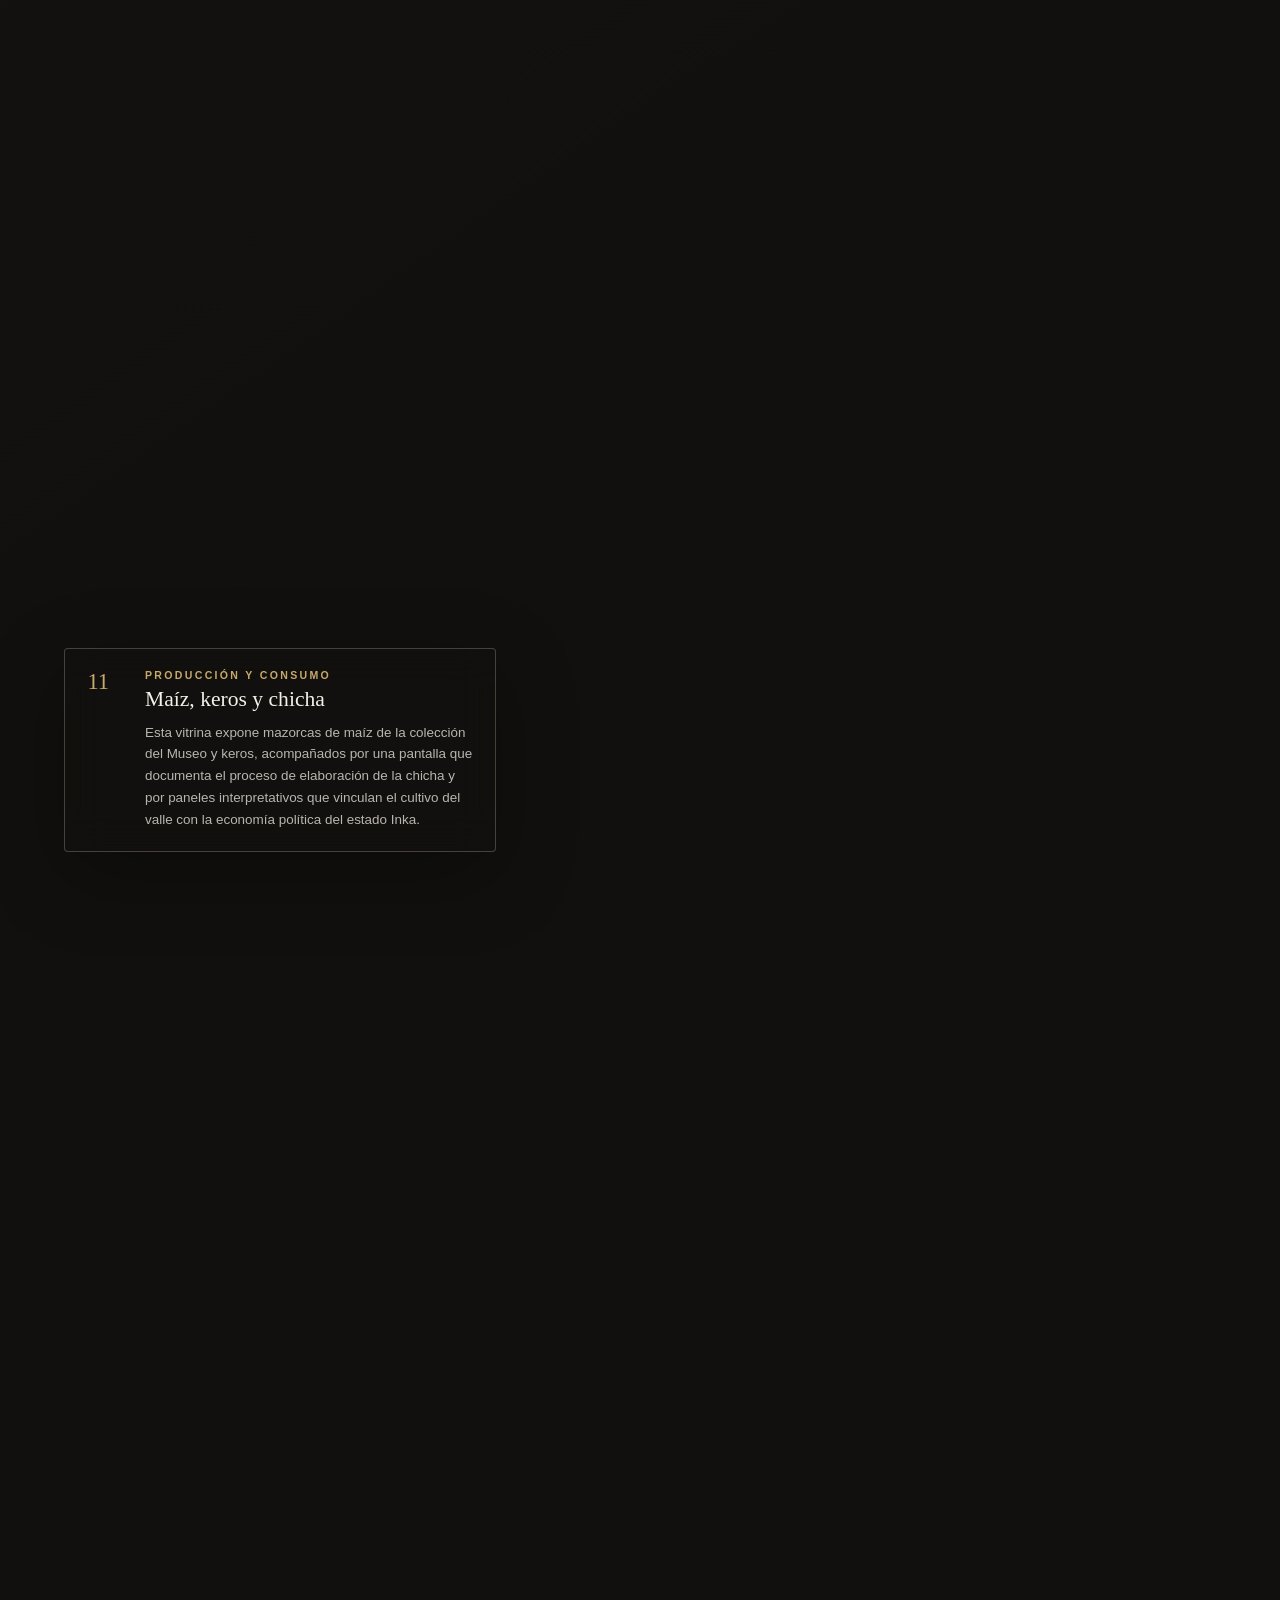
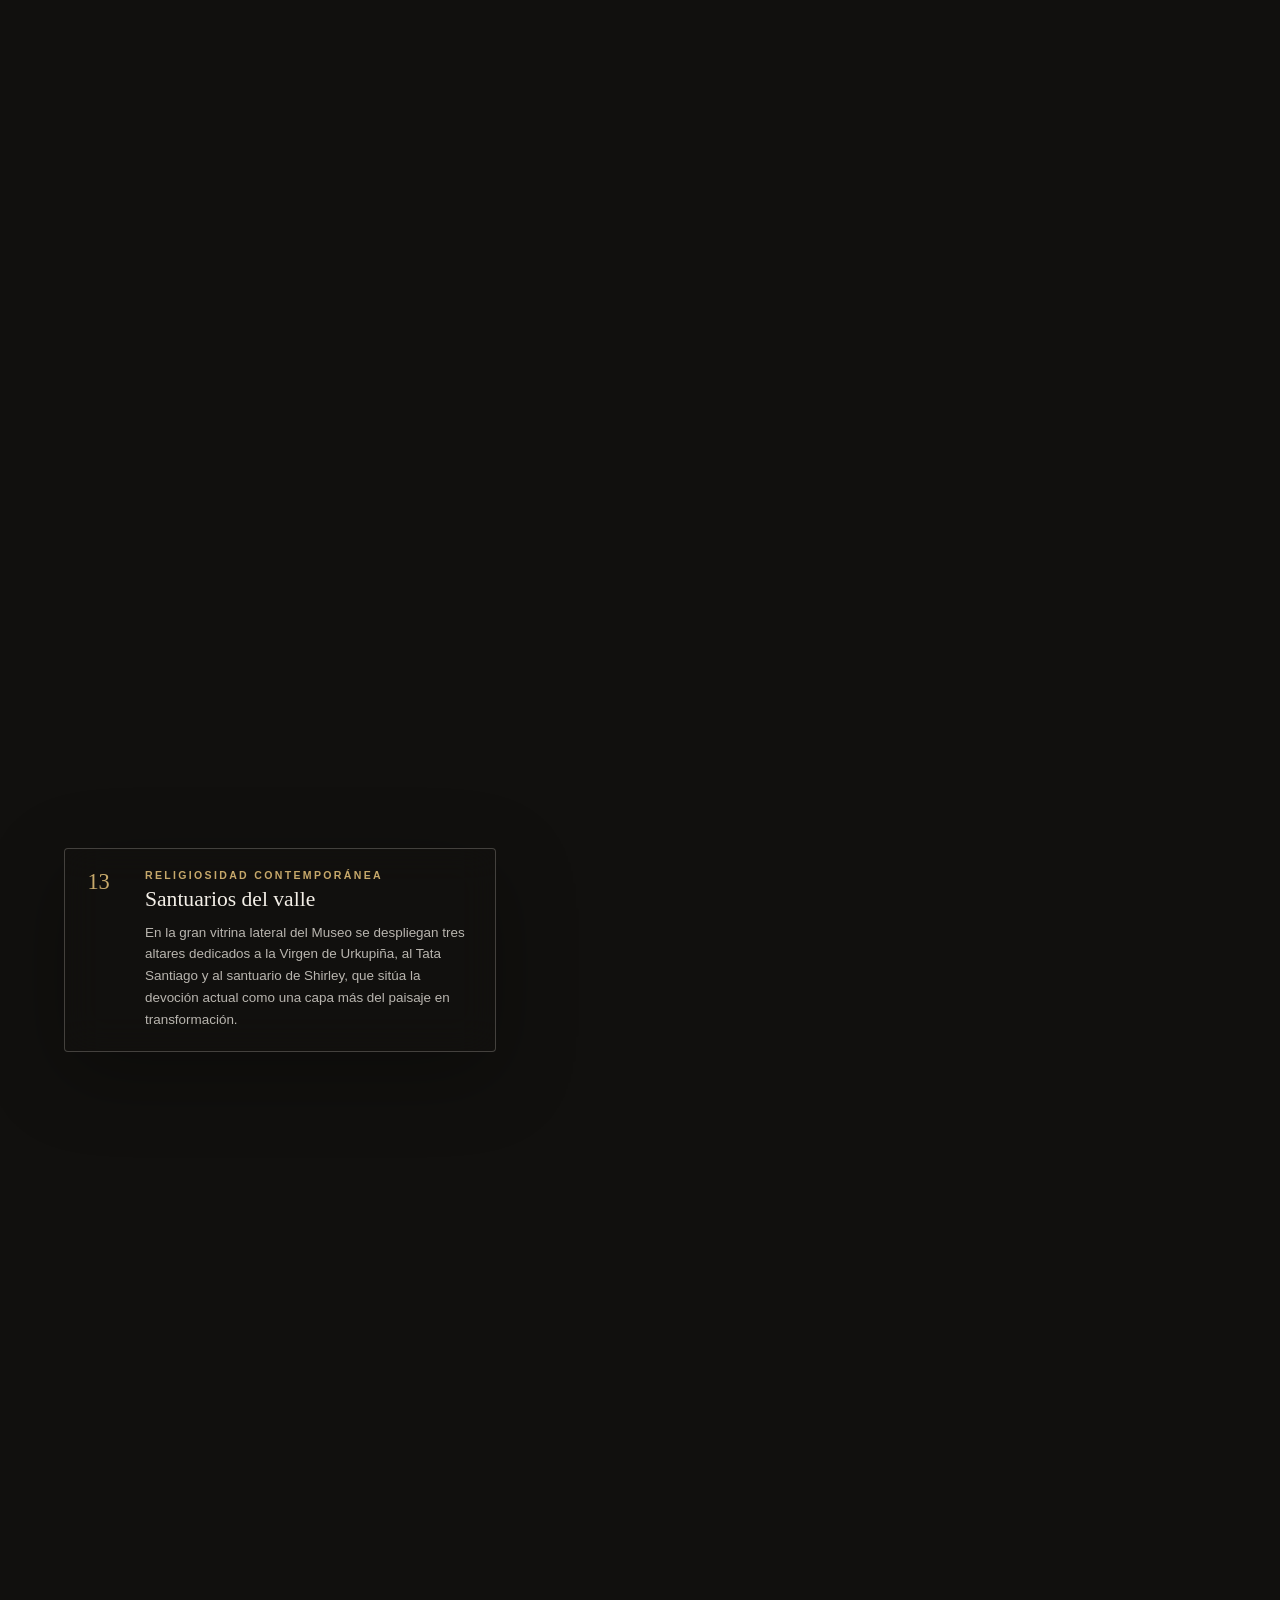
==== commit c59e0a3f: "Anadir ArcGIS StoryMaps a los creditos de programas" ====
--- a/index.html
+++ b/index.html
@@ -9,14 +9,14 @@
     />
     <meta name="theme-color" content="#171613" />
     <title>Landscapes in Transformation · Museo BASA 3D</title>
-    <link rel="stylesheet" href="./styles.css?v=18" />
+    <link rel="stylesheet" href="./styles.css?v=19" />
     <script type="module">
       import { ModelViewerElement } from "./model-viewer.min.js";
       ModelViewerElement.dracoDecoderLocation = new URL(
         "./",
         document.baseURI,
       ).href;
-      await import("./app.js?v=18");
+      await import("./app.js?v=19");
     </script>
   </head>
   <body>
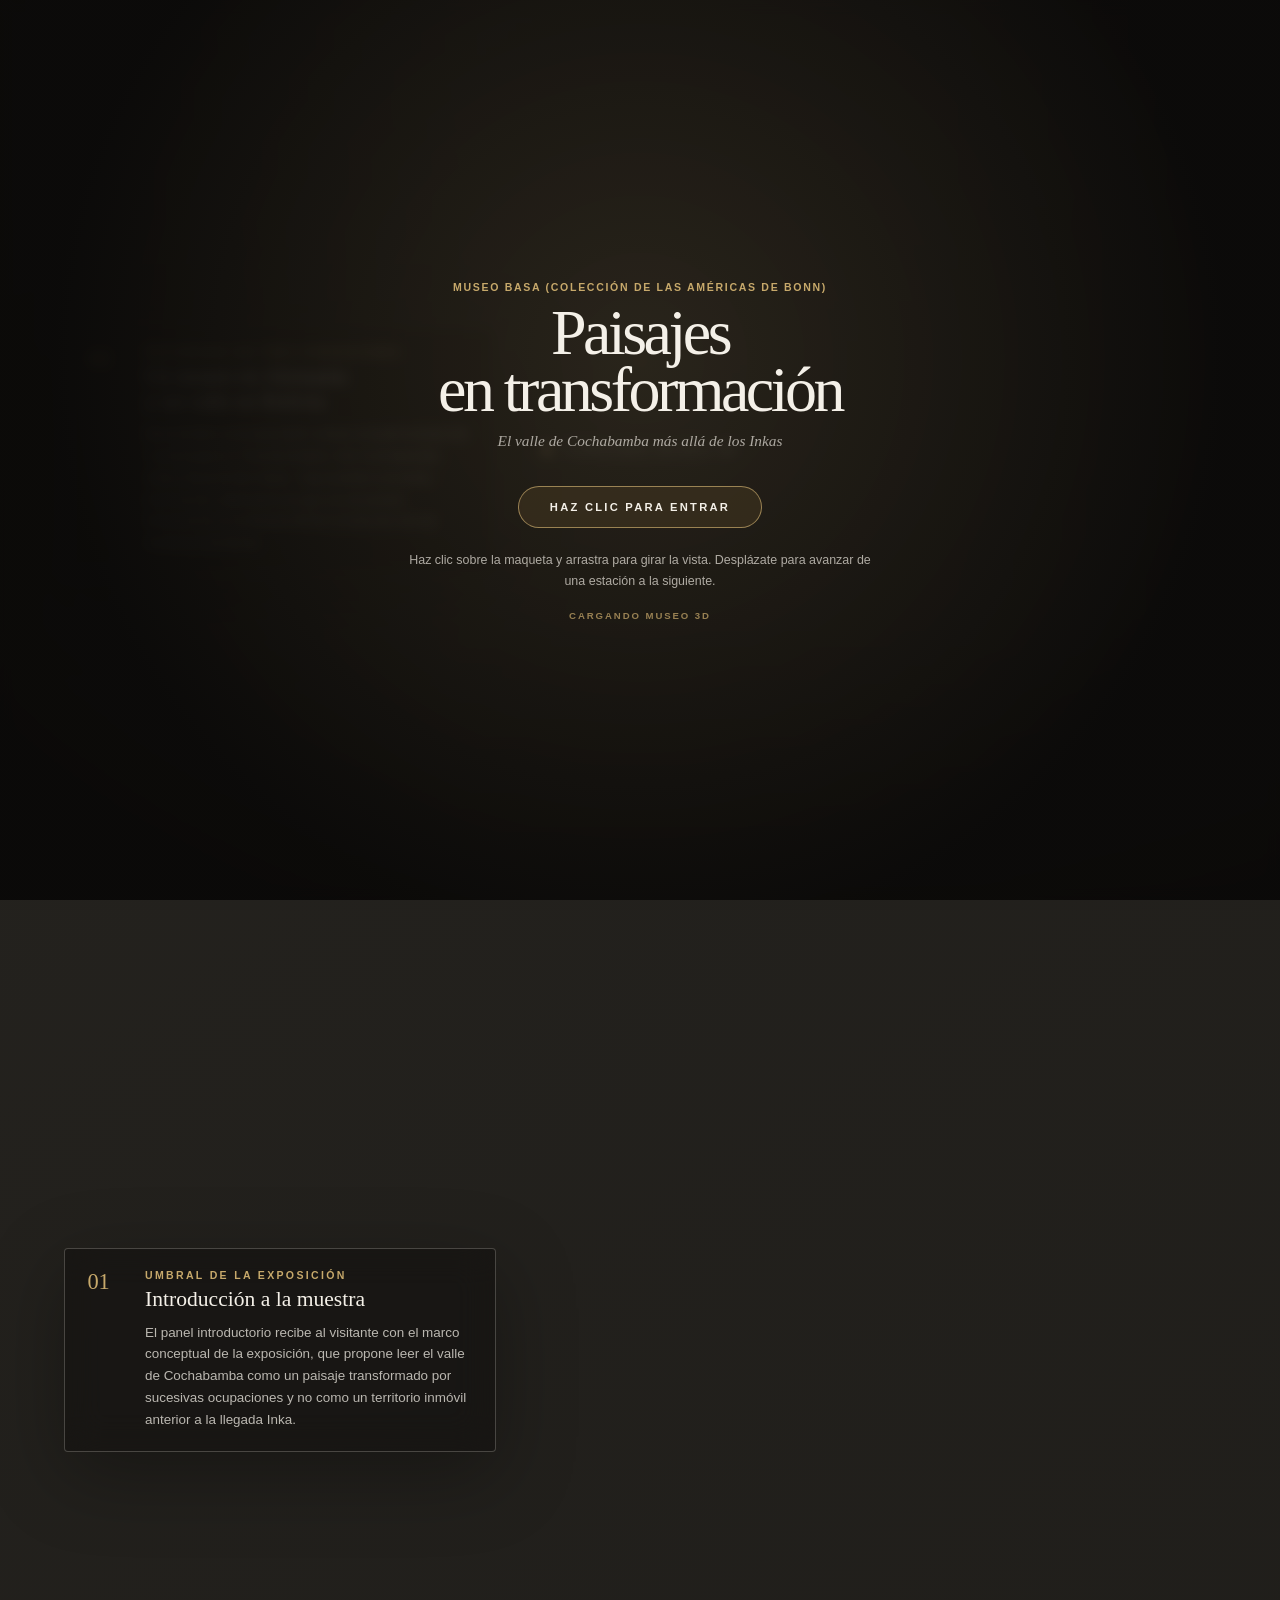
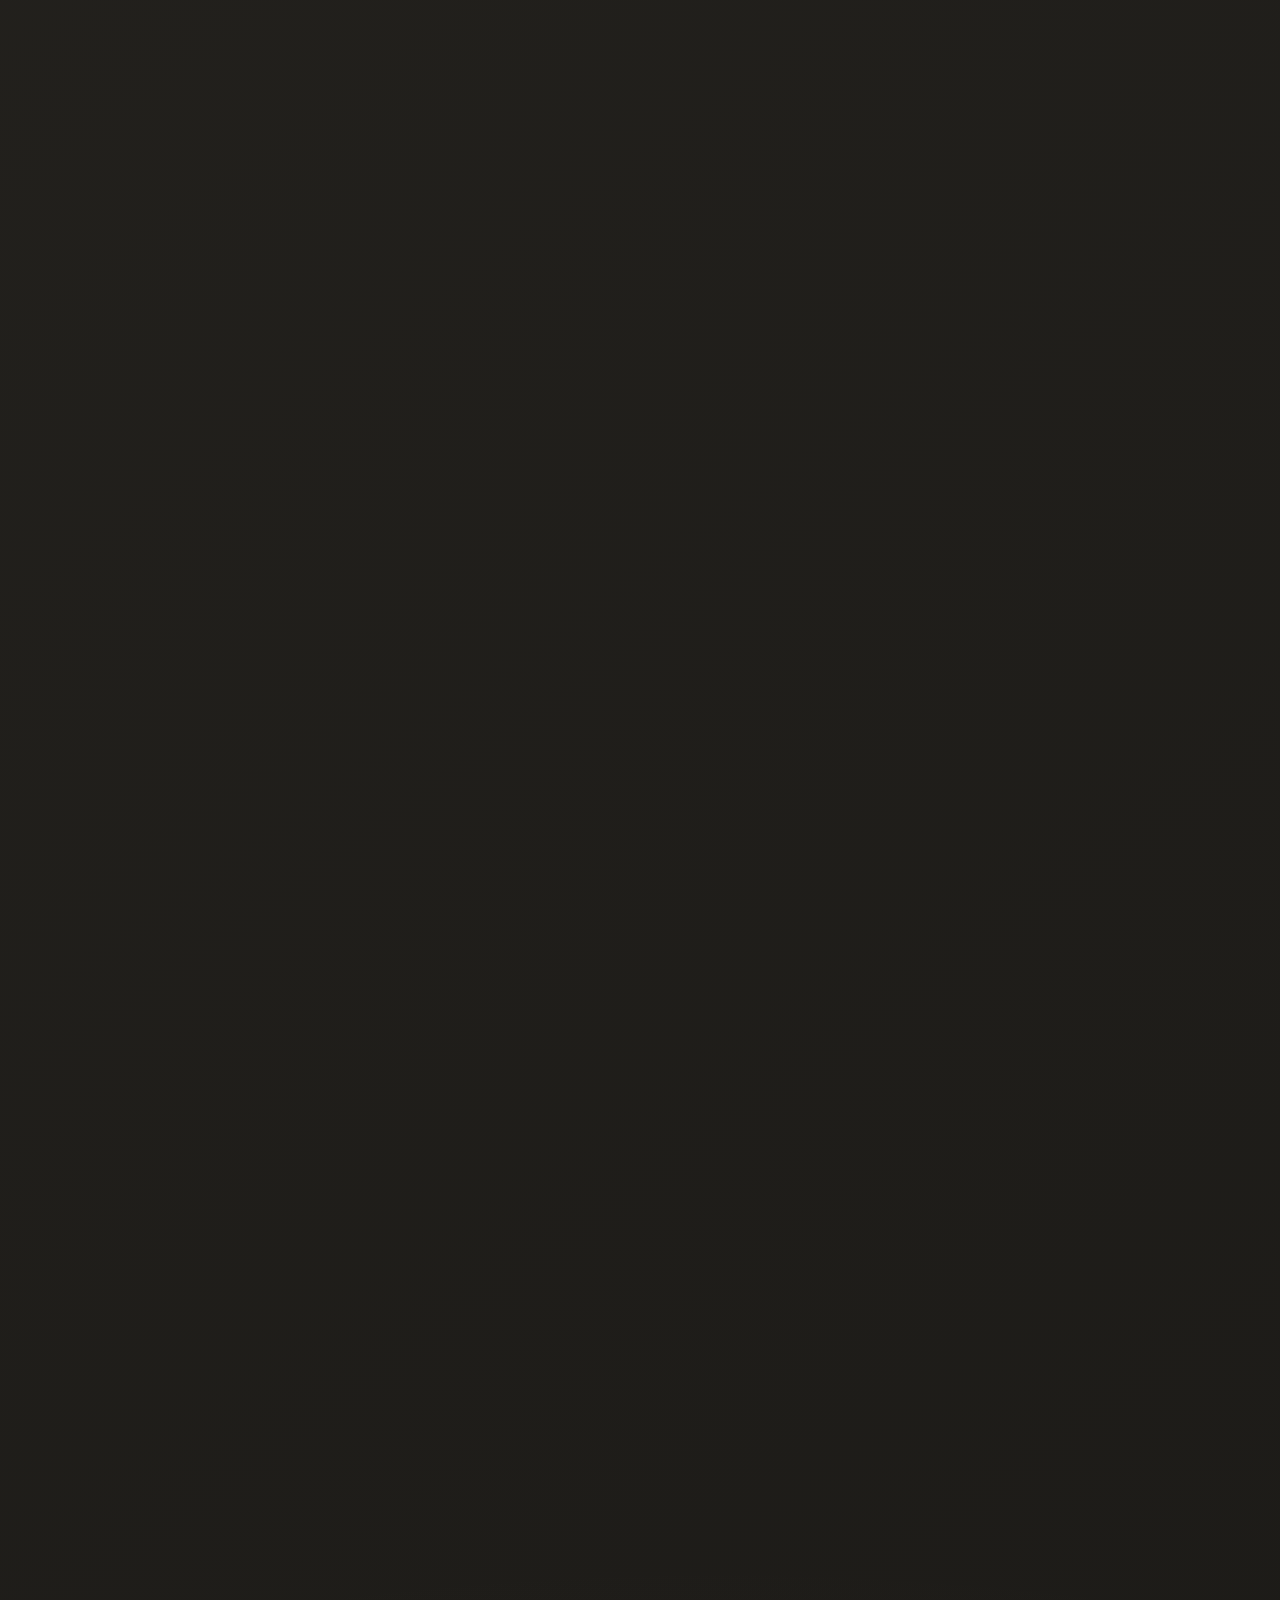
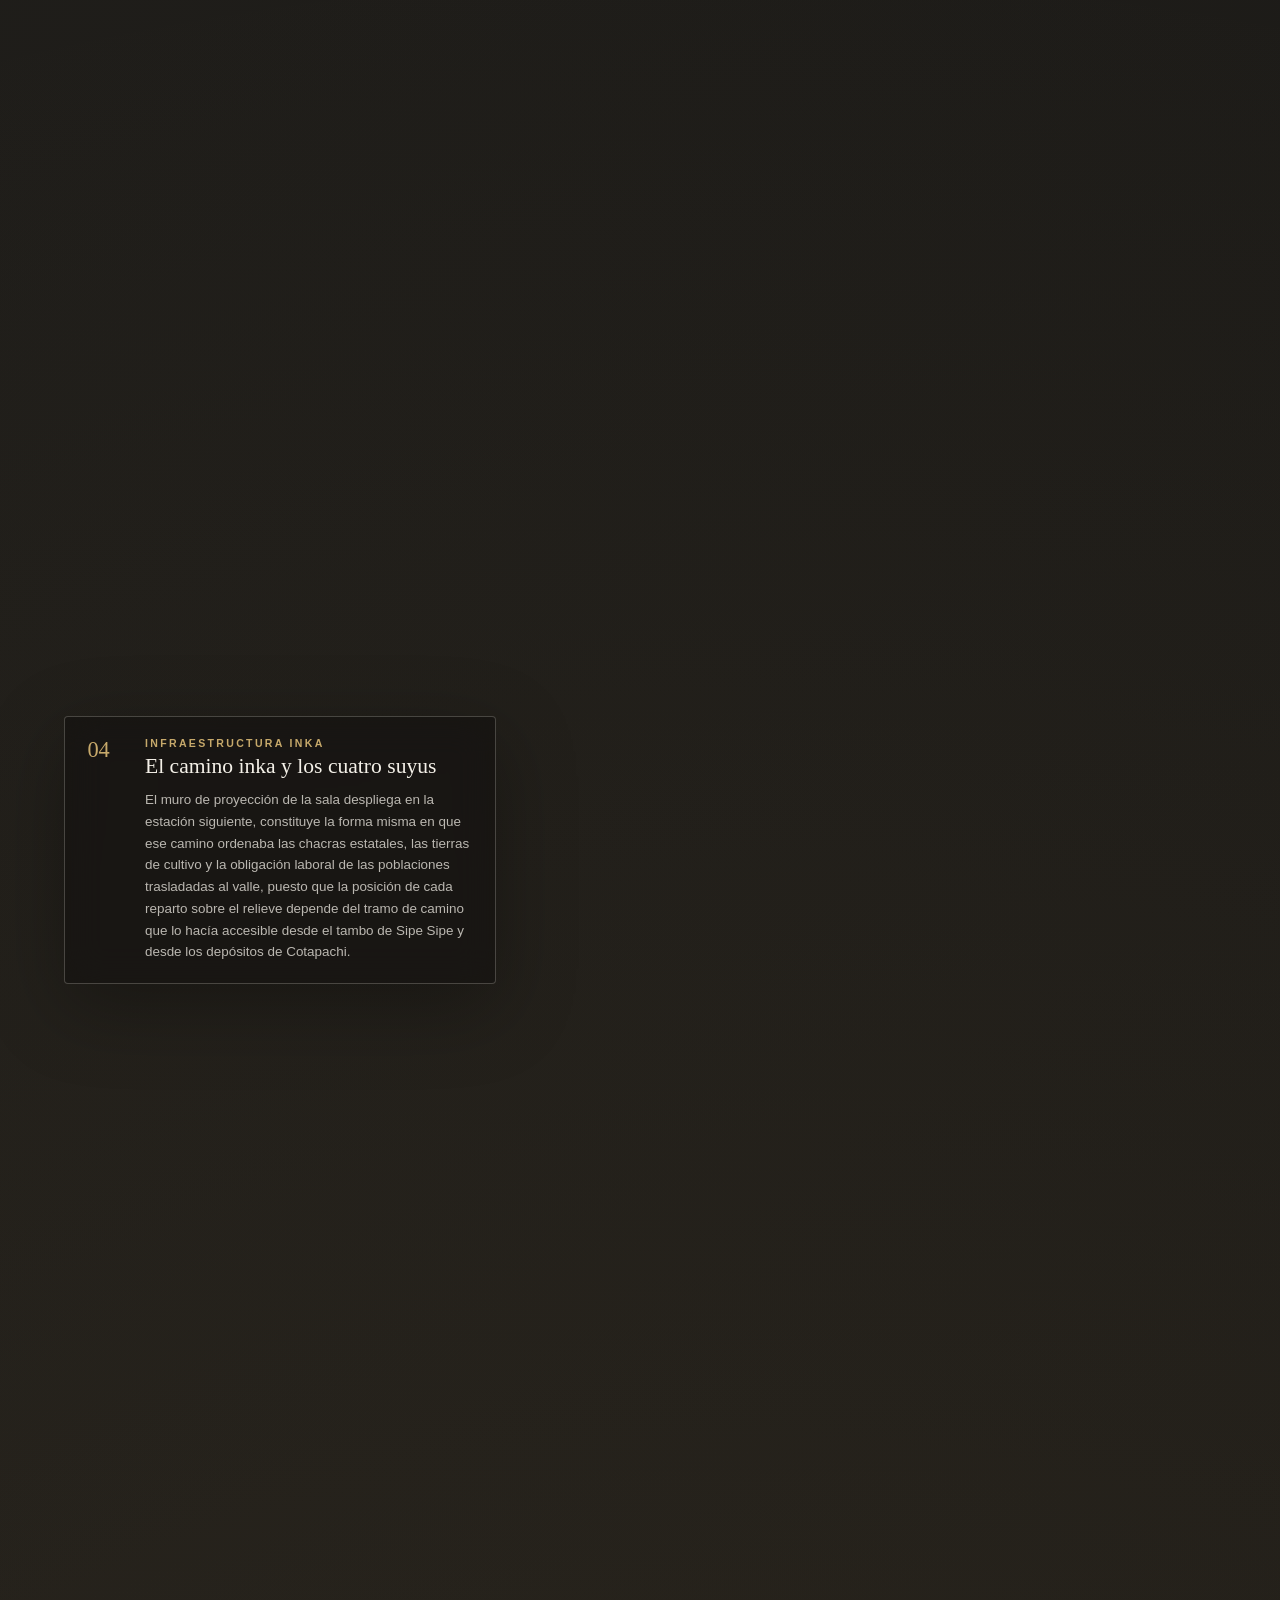
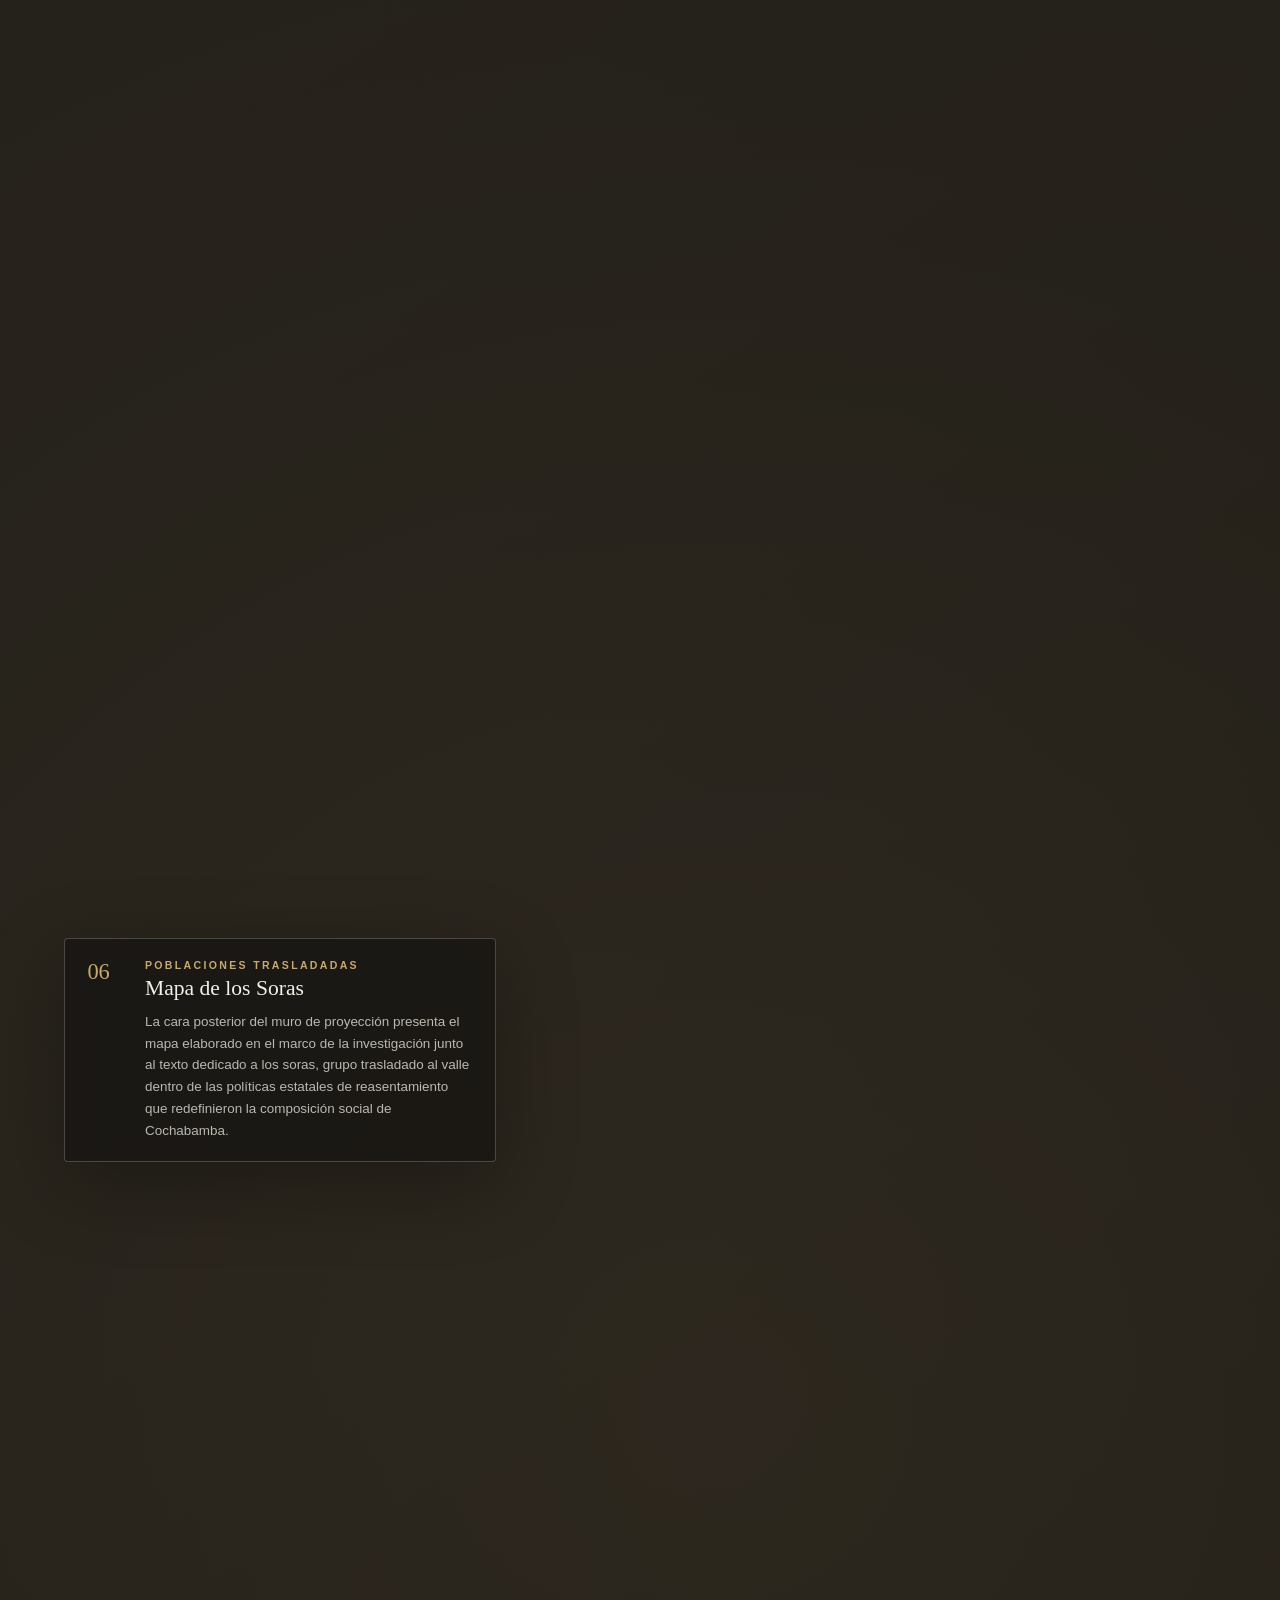
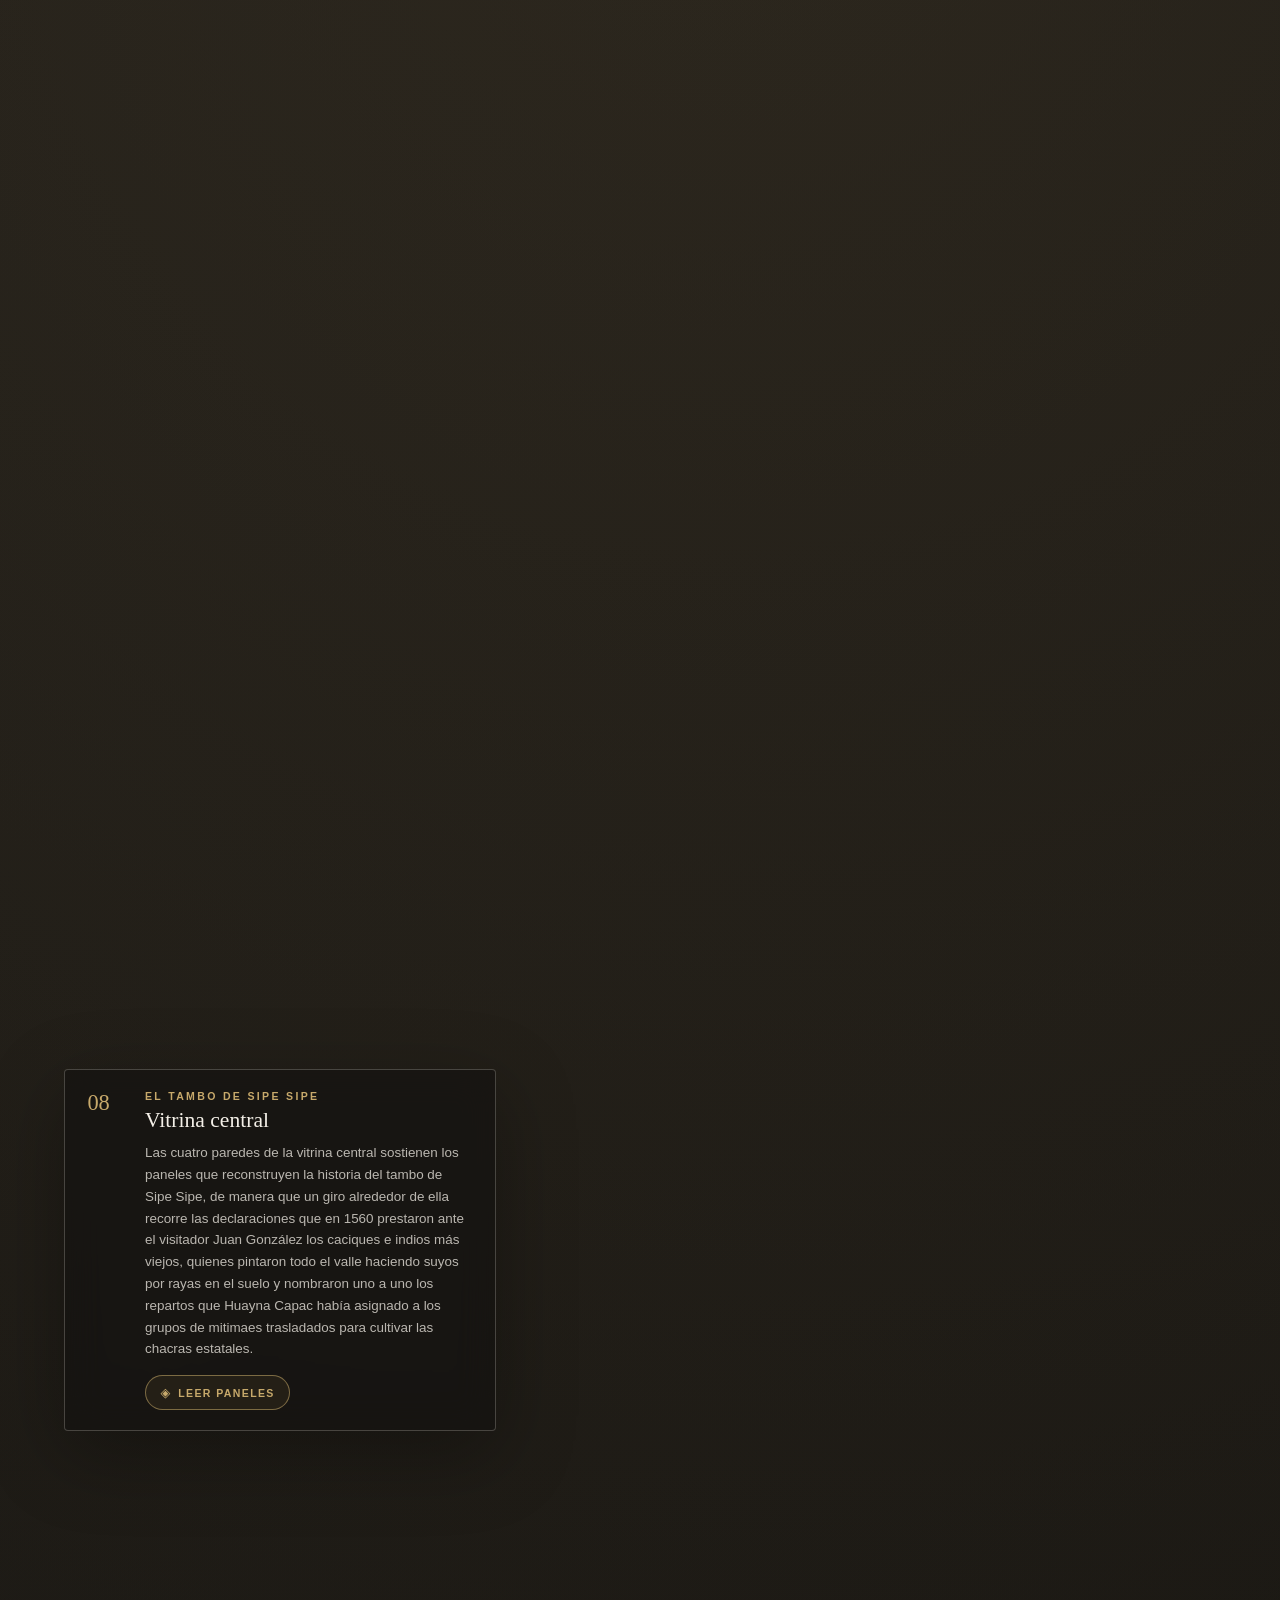
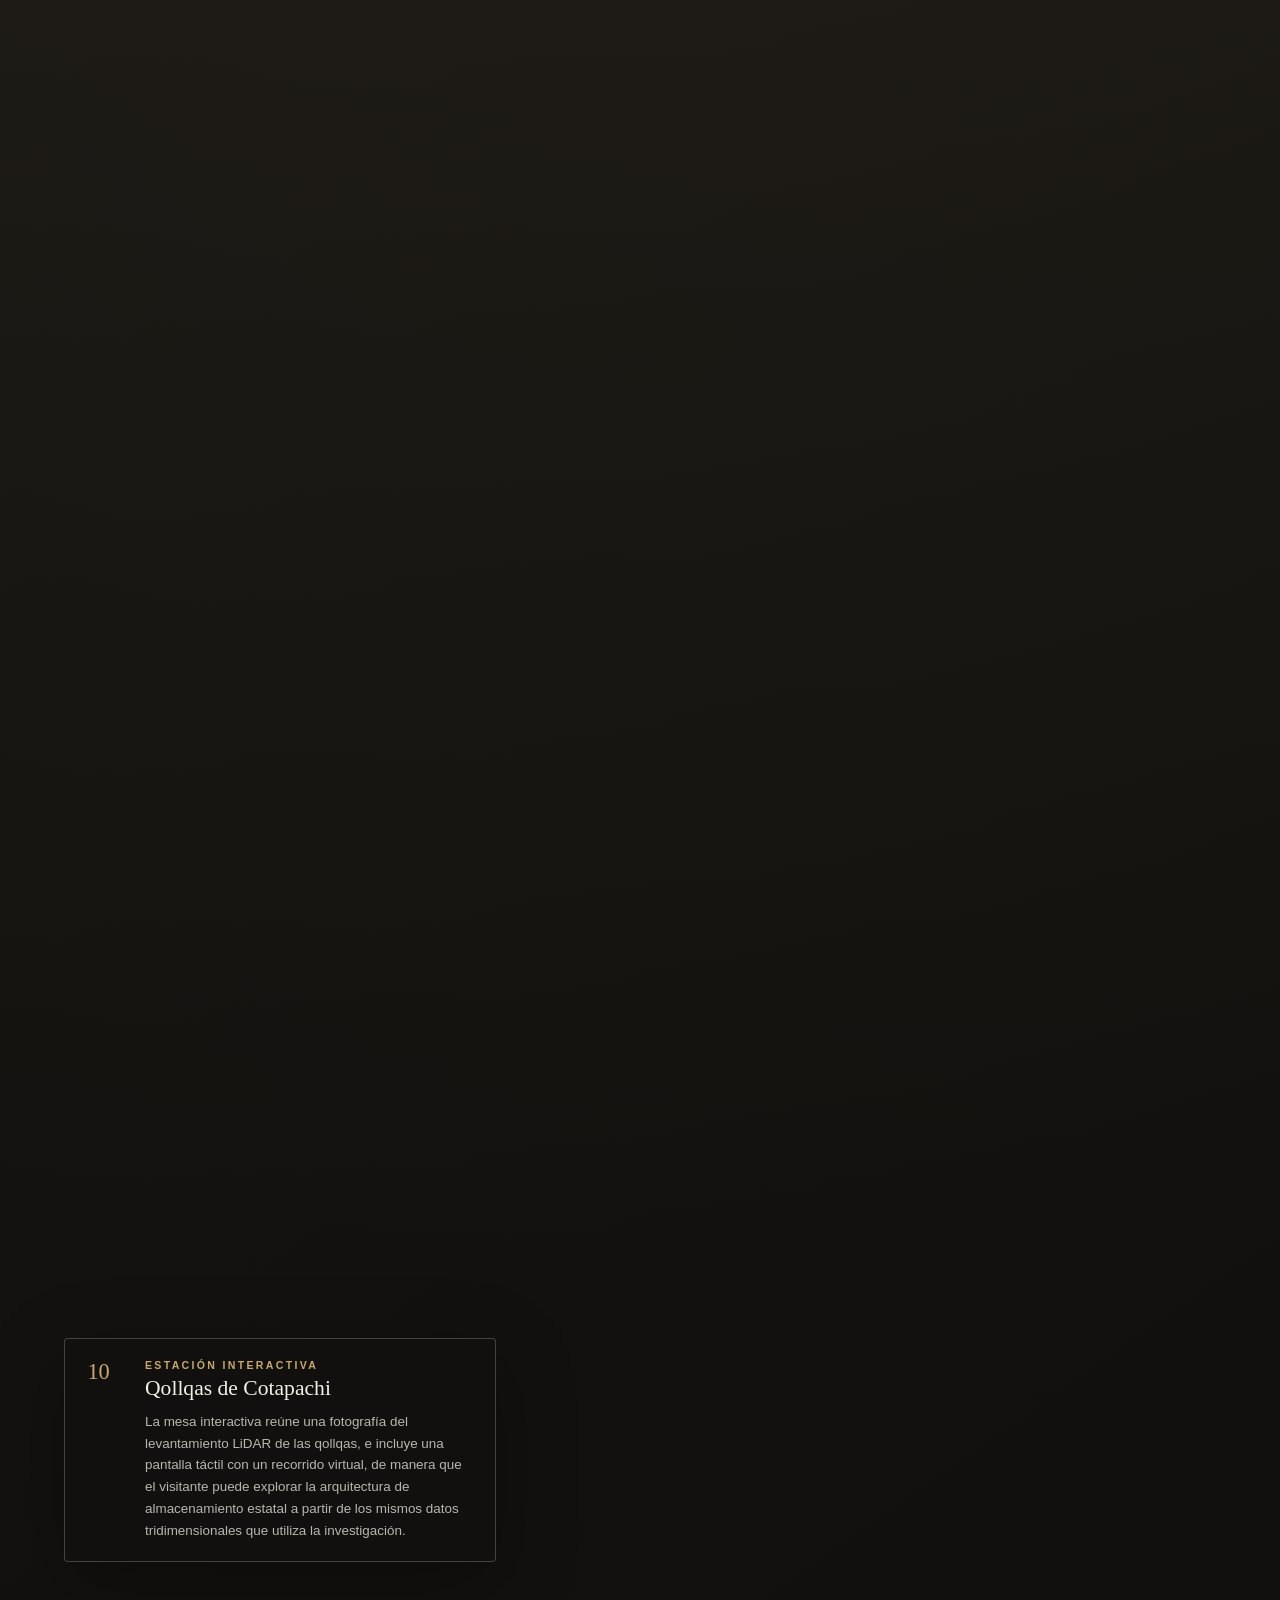
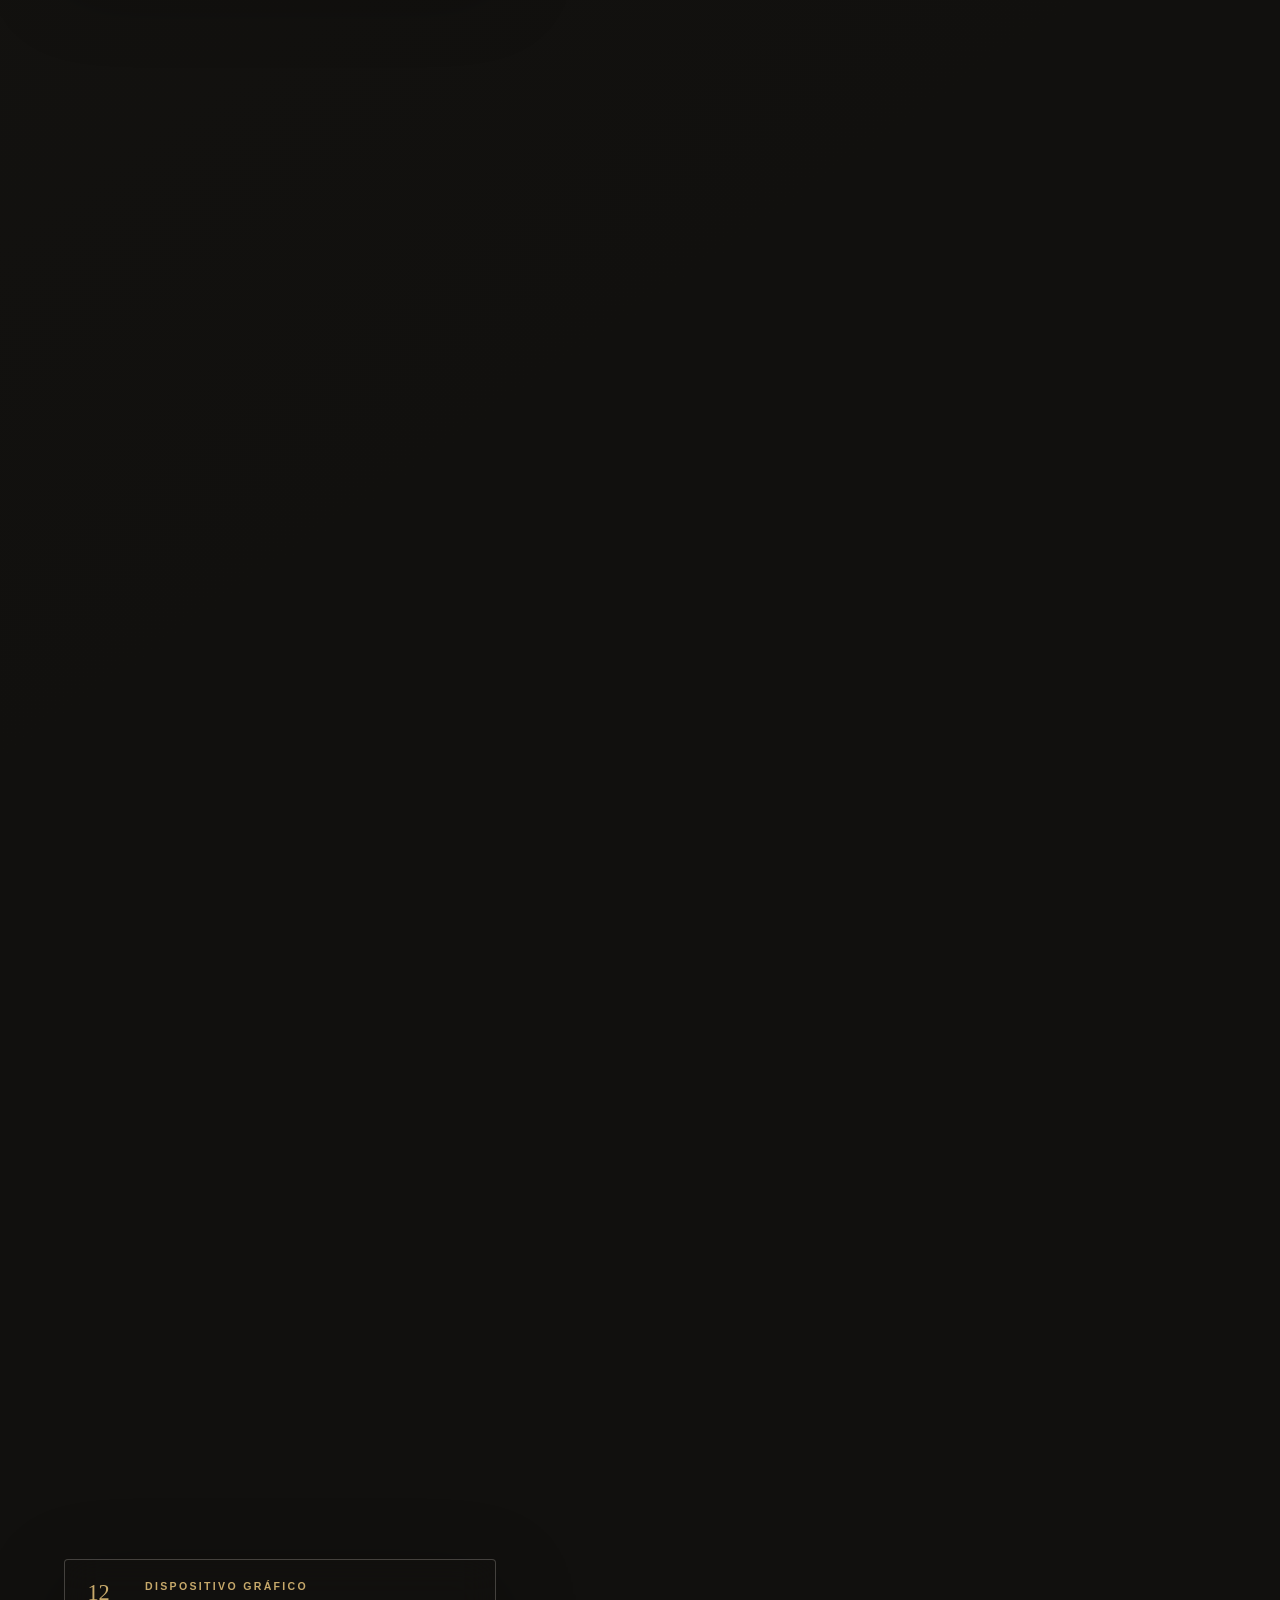
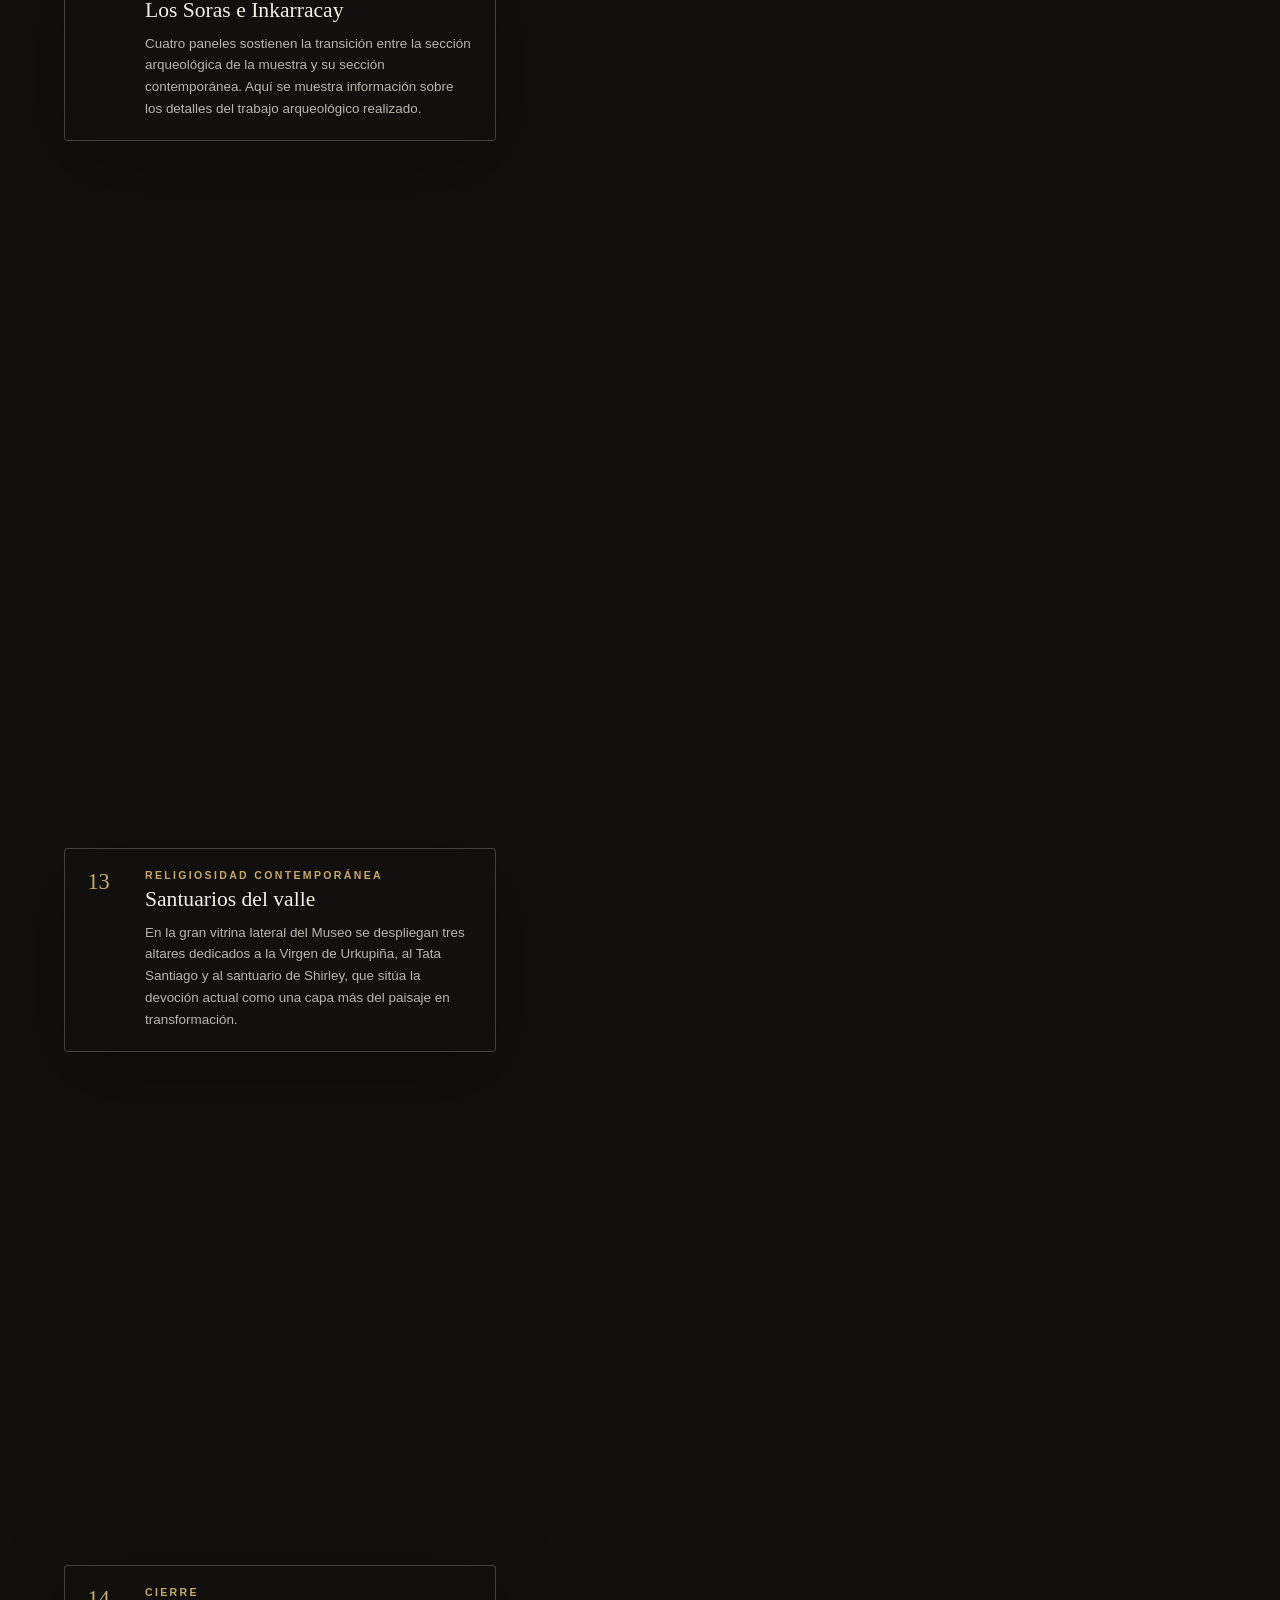
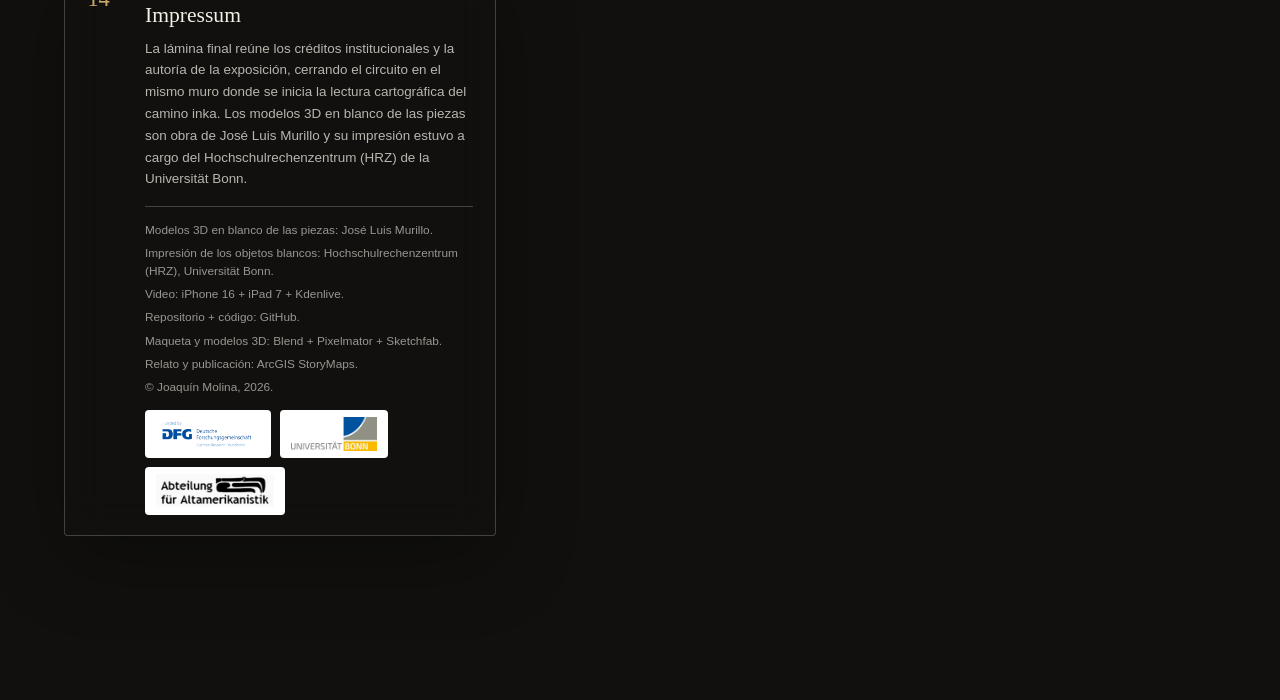
==== commit 1837c504: "Actualizacion" ====
--- a/index.html
+++ b/index.html
@@ -5,18 +5,18 @@
     <meta name="viewport" content="width=device-width, initial-scale=1, viewport-fit=cover" />
     <meta
       name="description"
-      content="Recorrido inmersivo del Museo BASA: Landscapes in Transformation."
+      content="Recorrido inmersivo del Museo BASA. Paisajes en transformación, el valle de Cochabamba más allá de los Inkas."
     />
     <meta name="theme-color" content="#171613" />
-    <title>Landscapes in Transformation · Museo BASA 3D</title>
-    <link rel="stylesheet" href="./styles.css?v=19" />
+    <title>Paisajes en transformación · Museo BASA 3D</title>
+    <link rel="stylesheet" href="./styles.css?v=21" />
     <script type="module">
       import { ModelViewerElement } from "./model-viewer.min.js";
       ModelViewerElement.dracoDecoderLocation = new URL(
         "./",
         document.baseURI,
       ).href;
-      await import("./app.js?v=19");
+      await import("./app.js?v=21");
     </script>
   </head>
   <body>
@@ -24,7 +24,7 @@
       <model-viewer
         id="museo"
         src="./modelo.glb"
-        alt="Maqueta tridimensional de la exposición Landscapes in Transformation en el Museo BASA"
+        alt="Maqueta tridimensional de la exposición Paisajes en transformación en el Museo BASA"
         camera-controls
         disable-zoom
         disable-pan
@@ -49,66 +49,74 @@
     <div class="progreso"><span id="avance"></span></div>
 
     <div class="acciones">
-      <button id="anterior" aria-label="Estación anterior">‹</button>
-      <button id="siguiente" aria-label="Estación siguiente">›</button>
       <button id="pantalla">Pantalla completa</button>
     </div>
 
-    <nav class="estaciones" aria-label="Estaciones del recorrido">
-      <button class="estacion activa" data-estacion="general">
-        <span>00</span><strong>Vista general</strong>
-      </button>
-      <button class="estacion" data-estacion="introduccion">
-        <span>01</span><strong>Introducción</strong>
-      </button>
-      <button class="estacion" data-estacion="repartimiento">
-        <span>02</span><strong>Repartimiento</strong>
-      </button>
-      <button class="estacion" data-estacion="documentos">
-        <span>03</span><strong>Documentos coloniales</strong>
-      </button>
-      <button class="estacion" data-estacion="camino">
-        <span>04</span><strong>Camino inka y suyus</strong>
-      </button>
-      <button class="estacion" data-estacion="proyeccion">
-        <span>05</span><strong>Proyección mural</strong>
-      </button>
-      <button class="estacion" data-estacion="soras">
-        <span>06</span><strong>Mapa de los Soras</strong>
-      </button>
-      <button class="estacion" data-estacion="documental">
-        <span>07</span><strong>Documental</strong>
-      </button>
-      <button class="estacion" data-estacion="aribalos">
-        <span>08</span><strong>Vitrina central</strong>
-      </button>
-      <button class="estacion" data-estacion="materialidad">
-        <span>09</span><strong>Materialidad</strong>
-      </button>
-      <button class="estacion" data-estacion="qollqas">
-        <span>10</span><strong>Qollqas de Cotapachi</strong>
-      </button>
-      <button class="estacion" data-estacion="maiz">
-        <span>11</span><strong>Maíz y chicha</strong>
-      </button>
-      <button class="estacion" data-estacion="laminas">
-        <span>12</span><strong>Los Soras e Inkarracay</strong>
-      </button>
-      <button class="estacion" data-estacion="santuarios">
-        <span>13</span><strong>Santuarios</strong>
-      </button>
-      <button class="estacion" data-estacion="creditos">
-        <span>14</span><strong>Impressum</strong>
-      </button>
-    </nav>
+    <div class="barra">
+      <div class="mando">
+        <button id="anterior" aria-label="Estación anterior">‹</button>
+        <p class="cuenta" aria-live="polite">
+          <span id="cuenta-actual">00</span><i>/</i><span class="cuenta-total">14</span>
+        </p>
+        <button id="siguiente" aria-label="Estación siguiente">›</button>
+      </div>
+
+      <nav class="estaciones" aria-label="Estaciones del recorrido">
+        <button class="estacion activa" data-estacion="general">
+          <span>00</span><strong>Vista general</strong>
+        </button>
+        <button class="estacion" data-estacion="introduccion">
+          <span>01</span><strong>Introducción</strong>
+        </button>
+        <button class="estacion" data-estacion="repartimiento">
+          <span>02</span><strong>Repartimiento</strong>
+        </button>
+        <button class="estacion" data-estacion="documentos">
+          <span>03</span><strong>Documentos coloniales</strong>
+        </button>
+        <button class="estacion" data-estacion="camino">
+          <span>04</span><strong>Camino inka y suyus</strong>
+        </button>
+        <button class="estacion" data-estacion="proyeccion">
+          <span>05</span><strong>Proyección mural</strong>
+        </button>
+        <button class="estacion" data-estacion="soras">
+          <span>06</span><strong>Mapa de los Soras</strong>
+        </button>
+        <button class="estacion" data-estacion="documental">
+          <span>07</span><strong>Documental</strong>
+        </button>
+        <button class="estacion" data-estacion="aribalos">
+          <span>08</span><strong>Vitrina central</strong>
+        </button>
+        <button class="estacion" data-estacion="materialidad">
+          <span>09</span><strong>Materialidad</strong>
+        </button>
+        <button class="estacion" data-estacion="qollqas">
+          <span>10</span><strong>Qollqas de Cotapachi</strong>
+        </button>
+        <button class="estacion" data-estacion="maiz">
+          <span>11</span><strong>Maíz y chicha</strong>
+        </button>
+        <button class="estacion" data-estacion="laminas">
+          <span>12</span><strong>Los Soras e Inkarracay</strong>
+        </button>
+        <button class="estacion" data-estacion="santuarios">
+          <span>13</span><strong>Santuarios</strong>
+        </button>
+        <button class="estacion" data-estacion="creditos">
+          <span>14</span><strong>Impressum</strong>
+        </button>
+      </nav>
+    </div>
 
     <main class="relato" id="relato" aria-label="Recorrido narrado"></main>
 
     <div class="portada" id="portada" role="dialog" aria-label="Entrada al recorrido">
       <div class="portada-marco">
         <p class="sobrelinea">Museo BASA (Colección de las Américas de Bonn)</p>
-        <h1>Landscapes<br />in Transformation</h1>
-        <p class="subtitulo">The Cochabamba Valley Beyond the Incas</p>
+        <h1>Paisajes<br />en transformación</h1>
+        <p class="subtitulo">El valle de Cochabamba más allá de los Inkas</p>
         <button class="entrar" id="entrar" type="button">Haz clic para entrar</button>
         <p class="aviso-uso">
           Haz clic sobre la maqueta y arrastra para girar la vista. Desplázate para avanzar de una
--- a/styles.css
+++ b/styles.css
@@ -1 +1 @@
-:root{color-scheme:dark;font-family:"Helvetica Neue",Helvetica,Arial,system-ui,-apple-system,sans-serif;background:#171613;color:#f4f0e8;--oro:#c7a96b;--vidrio:rgba(18, 17, 15, 0.62);--linea:rgba(244, 240, 232, 0.22)}*{box-sizing:border-box}html{scroll-behavior:auto}body{margin:0;overflow-x:hidden;background:radial-gradient(circle at 56% 46%,rgba(153,127,83,.16),transparent 42%),linear-gradient(145deg,#25231f 0,#11100e 72%)}button{font:inherit}.escena{position:fixed;inset:0;z-index:0;overflow:hidden}.escena::after{position:absolute;inset:0;z-index:1;pointer-events:none;content:"";background:linear-gradient(90deg,rgba(0,0,0,.48),transparent 36%,transparent 76%,rgba(0,0,0,.2)),linear-gradient(0deg,rgba(0,0,0,.46),transparent 30%)}model-viewer{width:100%;height:100%;--poster-color:transparent;background:0 0}.cargando{display:flex;align-items:center;justify-content:center;gap:.85rem;height:100%;padding:0 2rem;color:rgba(244,240,232,.72);font-size:.75rem;letter-spacing:.18em;text-align:center;text-transform:uppercase}.pulso{flex:none;width:.6rem;height:.6rem;border-radius:50%;background:var(--oro);box-shadow:0 0 0 0 rgba(199,169,107,.5);animation:1.8s infinite pulso}@keyframes pulso{70%{box-shadow:0 0 0 1rem rgba(199,169,107,0)}}.portada{position:fixed;inset:0;z-index:20;display:grid;place-items:center;padding:clamp(1.1rem,5vw,4rem);text-align:center;background:radial-gradient(circle at 50% 40%,rgba(44,38,27,.78),rgba(11,10,9,.94) 70%);backdrop-filter:blur(7px) saturate(0.85);cursor:pointer;transition:opacity 620ms,visibility 620ms}body.iniciado .portada{opacity:0;visibility:hidden;pointer-events:none}.portada-marco{max-width:40rem}.portada .sobrelinea{line-height:1.6;letter-spacing:.16em}.portada h1{margin:.6rem 0 0}.portada .subtitulo{margin-top:.85rem}.entrar{margin-top:clamp(1.4rem,4vh,2.4rem);padding:.9rem 1.9rem;border:1px solid rgba(199,169,107,.7);border-radius:99rem;color:#f4f0e8;background:rgba(76,61,36,.45);font-size:.7rem;font-weight:600;letter-spacing:.2em;text-transform:uppercase;cursor:pointer;transition:border-color .2s,background .2s,transform .2s;animation:3.2s ease-in-out infinite respirar}.entrar:focus-visible,.entrar:hover{border-color:var(--oro);background:rgba(112,90,50,.72);transform:translateY(-1px);animation:none}.aviso-uso{max-width:30rem;margin:1.35rem auto 0;color:rgba(244,240,232,.68);font-size:.78rem;line-height:1.7}.portada-estado{margin:1.1rem 0 0;color:rgba(199,169,107,.72);font-size:.6rem;font-weight:600;letter-spacing:.2em;text-transform:uppercase}.acciones,.estaciones,.progreso{transition:opacity 520ms}body:not(.iniciado) .acciones,body:not(.iniciado) .estaciones,body:not(.iniciado) .progreso{opacity:0;pointer-events:none}.clase,.sobrelinea{margin:0;color:var(--oro);font-size:.66rem;font-weight:600;letter-spacing:.22em;text-transform:uppercase}h1{margin:.55rem 0 0;font-family:Georgia,"Times New Roman",serif;font-size:clamp(2rem, 5vw, 5.6rem);font-weight:400;line-height:.88;letter-spacing:-.055em;text-wrap:balance}.subtitulo{margin:.9rem 0 0;color:rgba(244,240,232,.66);font-family:Georgia,"Times New Roman",serif;font-size:clamp(.76rem, 1.2vw, 1rem);font-style:italic}@keyframes respirar{50%{opacity:.35}}.progreso{position:fixed;top:0;right:0;left:0;z-index:6;height:2px;background:rgba(244,240,232,.1)}.progreso span{display:block;width:0;height:100%;background:var(--oro);transition:width 160ms linear}.relato{position:relative;z-index:3;pointer-events:none}.paso{display:flex;align-items:center;min-height:100svh;padding:6rem clamp(1.25rem,5vw,4.5rem)}.ficha{display:grid;grid-template-columns:2.5rem minmax(0,1fr);gap:1.1rem;width:min(27rem,100%);padding:1.25rem 1.4rem;border:1px solid var(--linea);border-radius:.25rem;background:var(--vidrio);box-shadow:0 1.4rem 5rem rgba(0,0,0,.3);backdrop-filter:blur(18px) saturate(0.85);opacity:0;transform:translateY(1.6rem);pointer-events:auto;transition:opacity 520ms,transform 620ms cubic-bezier(.22, .61, .36, 1)}.paso.visible .ficha{opacity:1;transform:none}.cifra{color:var(--oro);font-family:Georgia,"Times New Roman",serif;font-size:1.4rem;line-height:1.2}.ficha h2{margin:.35rem 0 .6rem;font-family:Georgia,"Times New Roman",serif;font-size:1.35rem;font-weight:400;text-wrap:balance}.cuerpo{margin:0;color:rgba(244,240,232,.74);font-size:.84rem;line-height:1.62}.ficha-tecnica{margin-top:1rem;padding-top:.85rem;border-top:1px solid var(--linea)}.ficha-tecnica p{margin:0 0 .3rem;color:rgba(244,240,232,.6);font-size:.74rem;line-height:1.55}.sellos{display:flex;flex-wrap:wrap;gap:.55rem;margin-top:.85rem}.sello-logo{display:inline-flex;align-items:center;justify-content:center;padding:.45rem .7rem;border-radius:.25rem;background:#fff}.sello-logo img{display:block;width:auto;height:2.1rem}.estaciones{position:fixed;right:clamp(1rem,3vw,2.5rem);bottom:clamp(1rem,3vw,2.5rem);left:clamp(1.25rem,5vw,4.5rem);z-index:5;display:flex;gap:.4rem;padding-bottom:.35rem;overflow-x:auto;overscroll-behavior-x:contain;scrollbar-width:thin;scrollbar-color:rgba(199,169,107,0.5) transparent;scroll-padding-inline:3rem}.estaciones::-webkit-scrollbar{height:.3rem}.estaciones::-webkit-scrollbar-thumb{border-radius:99rem;background:rgba(199,169,107,.45)}.acciones button,.estacion{border:1px solid var(--linea);color:rgba(244,240,232,.78);background:rgba(13,12,11,.62);backdrop-filter:blur(16px);cursor:pointer;transition:border-color 180ms,background 180ms,color 180ms,transform 180ms}.estacion{display:grid;flex:none;grid-template-columns:auto 1fr;align-items:center;gap:.55rem;min-width:8.6rem;padding:.7rem .85rem;text-align:left}.estacion span{color:var(--oro);font-family:Georgia,"Times New Roman",serif;font-size:.92rem}.estacion strong{font-size:.62rem;font-weight:500;letter-spacing:.07em;line-height:1.25;text-transform:uppercase}.estacion.activa,.estacion:focus-visible,.estacion:hover{border-color:rgba(199,169,107,.85);color:#fff;background:rgba(76,61,36,.72);transform:translateY(-2px)}.acciones{position:fixed;top:clamp(1rem,3vw,2rem);right:clamp(1rem,3vw,2rem);z-index:5;display:flex;gap:.5rem}.acciones button{padding:.65rem .85rem;border-radius:99rem;font-size:.68rem}#anterior,#siguiente{width:2.35rem;padding:.5rem 0;font-size:1.1rem;line-height:1}.acciones button:focus-visible,.acciones button:hover{border-color:var(--oro);color:#fff}.punto{display:grid;place-items:center;width:1.6rem;height:1.6rem;padding:0;border:1px solid rgba(199,169,107,.75);border-radius:50%;color:#f4f0e8;background:rgba(13,12,11,.72);backdrop-filter:blur(8px);font-family:Georgia,"Times New Roman",serif;font-size:.62rem;cursor:pointer;transition:opacity 220ms,transform 220ms,background 220ms}.punto:not([data-visible]){opacity:.28}.punto:focus-visible,.punto:hover{background:rgba(122,98,56,.85);transform:scale(1.16)}.punto-activo{border-color:var(--oro);background:rgba(155,124,66,.92);transform:scale(1.2)}.abrir-piezas{display:inline-flex;align-items:center;gap:.5rem;margin-top:.95rem;padding:.55rem .9rem;border:1px solid rgba(199,169,107,.55);border-radius:99rem;color:var(--oro);background:rgba(76,61,36,.28);font-size:.66rem;font-weight:600;letter-spacing:.13em;text-transform:uppercase;cursor:pointer;transition:border-color .2s,background .2s,color .2s,transform .2s}.abrir-piezas::before{content:"◈";font-size:.8rem;letter-spacing:0}.abrir-piezas:focus-visible,.abrir-piezas:hover{border-color:var(--oro);color:#fff;background:rgba(107,86,48,.6);transform:translateY(-1px)}.piezas{position:fixed;inset:0;z-index:9;display:grid;grid-template-rows:minmax(0,1fr);grid-template-columns:minmax(0,1fr);place-items:center;padding:clamp(1rem,4vw,3rem);opacity:0;transition:opacity 260ms}.piezas[hidden]{display:none}.piezas-visible{opacity:1}.piezas-velo{position:absolute;inset:0;background:rgba(9,8,7,.52);backdrop-filter:blur(9px) saturate(0.85);cursor:pointer}.piezas-marco{position:relative;display:grid;grid-template-rows:auto minmax(0,1fr);gap:.9rem;width:min(62rem,100%);height:min(43rem,100%);padding:1.35rem clamp(1rem,2.5vw,1.8rem) 1.1rem;border:1px solid rgba(199,169,107,.32);border-radius:.35rem;background:rgba(17,16,14,.4);box-shadow:0 2rem 6rem rgba(0,0,0,.45);backdrop-filter:blur(24px) saturate(0.9);transform:translateY(1.2rem) scale(.985);transition:transform 320ms cubic-bezier(.22, .61, .36, 1)}.piezas-visible .piezas-marco{transform:none}.piezas-cabecera{padding-right:3rem}.piezas-clase{margin:0}.piezas-nombre{margin:.4rem 0 .2rem;font-family:Georgia,"Times New Roman",serif;font-size:clamp(1.15rem, 2.2vw, 1.7rem);font-weight:400;letter-spacing:-.02em;text-wrap:balance}.piezas-detalle{margin:0;color:rgba(244,240,232,.55);font-family:Georgia,"Times New Roman",serif;font-size:.78rem;font-style:italic}.piezas-lienzo{position:relative;overflow:hidden;border:1px solid rgba(244,240,232,.1);border-radius:.25rem;background:radial-gradient(circle at 50% 42%,rgba(199,169,107,.12),transparent 62%),rgba(10,9,8,.28)}.piezas-espera{position:absolute;inset:0;z-index:1;display:flex;align-items:center;justify-content:center;gap:.7rem;margin:0;color:rgba(244,240,232,.6);font-size:.62rem;letter-spacing:.2em;text-transform:uppercase;transition:opacity 260ms}.piezas-listo .piezas-espera{opacity:0}.piezas-marco-3d{position:absolute;inset:0;z-index:2;display:block;width:100%;height:100%;border:0;background:0 0;opacity:0;transition:opacity 420ms}.piezas-listo .piezas-marco-3d{opacity:1}.abrir-piezas+.abrir-piezas{margin-left:.5rem}.piezas-lamina{position:absolute;inset:0;z-index:2;display:block;width:100%;height:100%;object-fit:contain;opacity:0;transition:opacity 420ms}.piezas-lamina[hidden],.piezas-marco-3d[hidden]{display:none}.piezas-listo .piezas-lamina{opacity:1}.con-lamina .piezas-lienzo{background:rgba(244,240,232,.94)}.con-lamina .piezas-espera{color:rgba(28,26,22,.6)}.con-lamina .piezas-marco{width:min(74rem,100%)}.con-vistas.con-lamina .piezas-marco{width:min(62rem,100%)}.piezas-vistas{display:flex;flex-wrap:wrap;gap:.4rem;justify-content:center}.piezas-vistas[hidden]{display:none}.piezas-vista{padding:.36rem .9rem;border:1px solid var(--linea);border-radius:999px;color:rgba(244,240,232,.68);background:rgba(13,12,11,.55);font-family:inherit;font-size:.62rem;letter-spacing:.16em;text-transform:uppercase;cursor:pointer;transition:border-color 180ms,background 180ms,color 180ms}.piezas-vista:focus-visible,.piezas-vista:hover{border-color:var(--oro);color:#fff;background:rgba(76,61,36,.7)}.piezas-vista-activa{border-color:var(--oro);color:#14120f;background:var(--oro)}.piezas-pie{display:flex;align-items:center;gap:.7rem}.piezas-flecha{display:grid;flex:none;place-items:center;width:2.3rem;height:2.3rem;padding:0;border:1px solid var(--linea);border-radius:50%;color:rgba(244,240,232,.82);background:rgba(13,12,11,.6);font-size:1.15rem;line-height:1;cursor:pointer;transition:border-color 180ms,background 180ms,color 180ms}.piezas-flecha[hidden]{display:none}.piezas-flecha:focus-visible,.piezas-flecha:hover{border-color:var(--oro);color:#fff;background:rgba(76,61,36,.7)}.piezas-puntos{display:flex;flex:1;gap:.42rem;justify-content:center}.piezas-punto{width:.52rem;height:.52rem;padding:0;border:1px solid rgba(199,169,107,.6);border-radius:50%;background:0 0;cursor:pointer;transition:background .2s,transform .2s}.piezas-punto-activo{background:var(--oro);transform:scale(1.25)}.piezas-cerrar{position:absolute;top:.85rem;right:.85rem;z-index:2;display:grid;place-items:center;width:2.1rem;height:2.1rem;padding:0;border:1px solid var(--linea);border-radius:50%;color:rgba(244,240,232,.8);background:rgba(13,12,11,.62);font-size:1.2rem;line-height:1;cursor:pointer;transition:border-color 180ms,color 180ms,background 180ms}.piezas-cerrar:focus-visible,.piezas-cerrar:hover{border-color:var(--oro);color:#fff;background:rgba(107,86,48,.7)}body.con-piezas .acciones,body.con-piezas .estaciones{opacity:0;pointer-events:none}html.con-piezas{overflow:hidden}.abrir-cine{display:none}body.con-documental .abrir-cine{display:inline-flex}.abrir-cine::before{content:"▶";font-size:.66rem}.cine{position:fixed;inset:0;z-index:10;display:grid;place-items:center;padding:clamp(1rem,4vw,3rem);opacity:0;transition:opacity 260ms}.cine[hidden]{display:none}.cine-visible{opacity:1}.cine-velo{position:absolute;inset:0;background:rgba(7,6,5,.72);backdrop-filter:blur(10px) saturate(0.85);cursor:pointer}.cine-marco{position:relative;display:grid;grid-template-rows:auto minmax(0,1fr) auto;gap:.9rem;width:min(74rem,100%);height:min(46rem,100%);padding:1.35rem clamp(1rem,2.5vw,1.8rem) 1.1rem;border:1px solid rgba(199,169,107,.32);border-radius:.35rem;background:rgba(15,14,12,.5);box-shadow:0 2rem 6rem rgba(0,0,0,.5);backdrop-filter:blur(24px) saturate(0.9);transform:translateY(1.2rem) scale(.985);transition:transform 320ms cubic-bezier(.22, .61, .36, 1)}.cine-visible .cine-marco{transform:none}.cine-cabecera{padding-right:3rem}.cine-cabecera .clase{margin:0}.cine-nombre{margin:.4rem 0 0;max-width:62rem;font-family:Georgia,"Times New Roman",serif;font-size:clamp(.98rem, 1.45vw, 1.24rem);font-weight:400;line-height:1.32;letter-spacing:-.01em}.cine-lienzo{position:relative;display:block;min-height:0;border:1px solid rgba(199,169,107,.16);border-radius:.25rem;background:#050505;overflow:hidden}.cine-lienzo:fullscreen{border:0;border-radius:0;background:#000}.cine-video{position:absolute;inset:0;display:block;width:100%;height:100%;object-fit:contain;background:#050505}.cine-pie{display:flex;justify-content:flex-end}.cine-completa{padding:.5rem .95rem;border:1px solid rgba(199,169,107,.55);border-radius:99rem;color:var(--oro);background:rgba(76,61,36,.28);font-size:.62rem;font-weight:600;letter-spacing:.13em;text-transform:uppercase;cursor:pointer;transition:border-color .2s,background .2s,color .2s}.cine-completa:focus-visible,.cine-completa:hover{border-color:var(--oro);color:#fff;background:rgba(107,86,48,.6)}.cine-cerrar{position:absolute;top:.85rem;right:.85rem;z-index:2;display:grid;place-items:center;width:2.1rem;height:2.1rem;padding:0;border:1px solid var(--linea);border-radius:50%;color:rgba(244,240,232,.8);background:rgba(13,12,11,.62);font-size:1.2rem;line-height:1;cursor:pointer;transition:border-color 180ms,color 180ms,background 180ms}.cine-cerrar:focus-visible,.cine-cerrar:hover{border-color:var(--oro);color:#fff;background:rgba(107,86,48,.7)}@media (max-width:860px){.cine{padding:0}.cine-marco{width:100%;height:100%;border:0;border-radius:0}.portada-marco{max-width:22rem}.portada .sobrelinea{font-size:.58rem;letter-spacing:.12em}.aviso-uso{font-size:.72rem}.paso{align-items:flex-end;padding:5rem 1rem 9.5rem}.ficha{width:100%;grid-template-columns:2rem minmax(0,1fr);gap:.8rem;padding:1rem 1.05rem}.ficha h2{font-size:1.12rem}.cuerpo{max-height:7.2rem;overflow-y:auto;overscroll-behavior-y:contain;font-size:.78rem;line-height:1.55}.estaciones{right:.75rem;bottom:max(.75rem,env(safe-area-inset-bottom));left:.75rem}.estacion{min-width:7.2rem;padding:.55rem .7rem}.acciones{top:max(.75rem,env(safe-area-inset-top));right:.75rem}#pantalla{display:none}.punto{width:1.35rem;height:1.35rem;font-size:.55rem}.piezas{padding:0}.piezas-marco{width:100%;height:100%;padding:max(.9rem,env(safe-area-inset-top)) .9rem max(.9rem,env(safe-area-inset-bottom));border:0;border-radius:0;gap:.7rem}.piezas-cabecera{padding-right:2.6rem}.piezas-nombre{font-size:1.15rem}.piezas-detalle{font-size:.72rem}.piezas-vista{padding:.32rem .72rem;font-size:.58rem;letter-spacing:.12em}.piezas-pie{flex-wrap:wrap;justify-content:center;row-gap:.55rem}.piezas-puntos{order:3;flex:1 0 100%}.piezas-enlace{margin-left:auto}}@media (prefers-reduced-motion:reduce){html{scroll-behavior:auto}.ficha,.invitacion{animation:none;transition:none}}+:root{color-scheme:dark;font-family:"Helvetica Neue",Helvetica,Arial,system-ui,-apple-system,sans-serif;background:#171613;color:#f4f0e8;--oro:#c7a96b;--vidrio:rgba(18, 17, 15, 0.62);--linea:rgba(244, 240, 232, 0.22)}*{box-sizing:border-box}html{scroll-behavior:auto}body{margin:0;overflow-x:hidden;background:radial-gradient(circle at 56% 46%,rgba(153,127,83,.16),transparent 42%),linear-gradient(145deg,#25231f 0,#11100e 72%)}button{font:inherit}.escena{position:fixed;inset:0;z-index:0;overflow:hidden}.escena::after{position:absolute;inset:0;z-index:1;pointer-events:none;content:"";background:linear-gradient(90deg,rgba(0,0,0,.48),transparent 36%,transparent 76%,rgba(0,0,0,.2)),linear-gradient(0deg,rgba(0,0,0,.46),transparent 30%)}model-viewer{width:100%;height:100%;--poster-color:transparent;background:0 0}.cargando{display:flex;align-items:center;justify-content:center;gap:.85rem;height:100%;padding:0 2rem;color:rgba(244,240,232,.72);font-size:.75rem;letter-spacing:.18em;text-align:center;text-transform:uppercase}.pulso{flex:none;width:.6rem;height:.6rem;border-radius:50%;background:var(--oro);box-shadow:0 0 0 0 rgba(199,169,107,.5);animation:1.8s infinite pulso}@keyframes pulso{70%{box-shadow:0 0 0 1rem rgba(199,169,107,0)}}.portada{position:fixed;inset:0;z-index:20;display:grid;place-items:center;padding:clamp(1.1rem,5vw,4rem);text-align:center;background:radial-gradient(circle at 50% 40%,rgba(44,38,27,.78),rgba(11,10,9,.94) 70%);backdrop-filter:blur(7px) saturate(0.85);cursor:pointer;transition:opacity 620ms,visibility 620ms}body.iniciado .portada{opacity:0;visibility:hidden;pointer-events:none}.portada-marco{max-width:40rem}.portada .sobrelinea{line-height:1.6;letter-spacing:.16em}.portada h1{margin:.6rem 0 0}.portada .subtitulo{margin-top:.85rem}.entrar{margin-top:clamp(1.4rem,4vh,2.4rem);padding:.9rem 1.9rem;border:1px solid rgba(199,169,107,.7);border-radius:99rem;color:#f4f0e8;background:rgba(76,61,36,.45);font-size:.7rem;font-weight:600;letter-spacing:.2em;text-transform:uppercase;cursor:pointer;transition:border-color .2s,background .2s,transform .2s;animation:3.2s ease-in-out infinite respirar}.entrar:focus-visible,.entrar:hover{border-color:var(--oro);background:rgba(112,90,50,.72);transform:translateY(-1px);animation:none}.aviso-uso{max-width:30rem;margin:1.35rem auto 0;color:rgba(244,240,232,.68);font-size:.78rem;line-height:1.7}.portada-estado{margin:1.1rem 0 0;color:rgba(199,169,107,.72);font-size:.6rem;font-weight:600;letter-spacing:.2em;text-transform:uppercase}.acciones,.barra,.progreso{transition:opacity 520ms}body:not(.iniciado) .acciones,body:not(.iniciado) .barra,body:not(.iniciado) .progreso{opacity:0;pointer-events:none}.clase,.sobrelinea{margin:0;color:var(--oro);font-size:.66rem;font-weight:600;letter-spacing:.22em;text-transform:uppercase}h1{margin:.55rem 0 0;font-family:Georgia,"Times New Roman",serif;font-size:clamp(2rem, 5vw, 5.6rem);font-weight:400;line-height:.88;letter-spacing:-.055em;text-wrap:balance}.subtitulo{margin:.9rem 0 0;color:rgba(244,240,232,.66);font-family:Georgia,"Times New Roman",serif;font-size:clamp(.76rem, 1.2vw, 1rem);font-style:italic}@keyframes respirar{50%{opacity:.35}}.progreso{position:fixed;top:0;right:0;left:0;z-index:6;height:3px;background:rgba(244,240,232,.08)}.progreso span{display:block;width:0;height:100%;background:linear-gradient(90deg,rgba(199,169,107,.55),var(--oro));box-shadow:0 0 12px rgba(199,169,107,.55);transition:width 260ms cubic-bezier(.22, .61, .36, 1)}.relato{position:relative;z-index:3;pointer-events:none}.paso{display:flex;align-items:center;min-height:100svh;padding:6rem clamp(1.25rem,5vw,4.5rem)}.ficha{display:grid;grid-template-columns:2.5rem minmax(0,1fr);gap:1.1rem;width:min(27rem,100%);padding:1.25rem 1.4rem;border:1px solid var(--linea);border-radius:.25rem;background:var(--vidrio);box-shadow:0 1.4rem 5rem rgba(0,0,0,.3);backdrop-filter:blur(18px) saturate(0.85);opacity:0;transform:translateY(1.6rem);pointer-events:auto;transition:opacity 520ms,transform 620ms cubic-bezier(.22, .61, .36, 1)}.paso.visible .ficha{opacity:1;transform:none}.cifra{color:var(--oro);font-family:Georgia,"Times New Roman",serif;font-size:1.4rem;line-height:1.2}.ficha h2{margin:.35rem 0 .6rem;font-family:Georgia,"Times New Roman",serif;font-size:1.35rem;font-weight:400;text-wrap:balance}.cuerpo{margin:0;color:rgba(244,240,232,.74);font-size:.84rem;line-height:1.62}.ficha-tecnica{margin-top:1rem;padding-top:.85rem;border-top:1px solid var(--linea)}.ficha-tecnica p{margin:0 0 .3rem;color:rgba(244,240,232,.6);font-size:.74rem;line-height:1.55}.sellos{display:flex;flex-wrap:wrap;gap:.55rem;margin-top:.85rem}.sello-logo{display:inline-flex;align-items:center;justify-content:center;padding:.45rem .7rem;border-radius:.25rem;background:#fff}.sello-logo img{display:block;width:auto;height:2.1rem}.barra{position:fixed;right:clamp(1rem,3vw,2.5rem);bottom:clamp(1rem,3vw,2.5rem);left:clamp(1.25rem,5vw,4.5rem);z-index:5;display:flex;align-items:center;gap:.55rem}.mando{display:flex;flex:none;align-items:center;gap:.15rem;padding:.28rem .4rem;border:1px solid var(--linea);border-radius:99rem;background:var(--vidrio);backdrop-filter:blur(18px);box-shadow:0 10px 30px rgba(0,0,0,.35)}.cuenta{display:flex;align-items:baseline;gap:.1rem;margin:0;padding:0 .15rem;min-width:3.2rem;justify-content:center;font-family:Georgia,"Times New Roman",serif;font-size:.92rem;font-variant-numeric:tabular-nums;color:var(--oro);user-select:none}.cuenta i{font-style:normal;opacity:.45;padding:0 .08rem}.cuenta .cuenta-total{color:rgba(244,240,232,.45);font-size:.78rem}.estaciones{display:flex;flex:0 1 auto;min-width:0;align-items:center;gap:.15rem;padding:.28rem .4rem;border:1px solid var(--linea);border-radius:99rem;background:var(--vidrio);backdrop-filter:blur(18px);box-shadow:0 10px 30px rgba(0,0,0,.35);overflow-x:auto;overscroll-behavior-x:contain;scrollbar-width:none;scroll-padding-inline:3rem}.estaciones::-webkit-scrollbar{height:0;display:none}.estaciones.desborda{mask-image:linear-gradient(90deg,transparent 0,#000 1.6rem,#000 calc(100% - 1.6rem),transparent 100%)}.estaciones.desborda.al-inicio{mask-image:linear-gradient(90deg,#000 0,#000 calc(100% - 1.6rem),transparent 100%)}.estaciones.desborda.al-final{mask-image:linear-gradient(90deg,transparent 0,#000 1.6rem,#000 100%)}.acciones button,.mando button{border:1px solid var(--linea);color:rgba(244,240,232,.78);background:rgba(13,12,11,.62);backdrop-filter:blur(16px);cursor:pointer;transition:border-color 180ms,background 180ms,color 180ms,transform 180ms}.estacion{display:flex;flex:none;align-items:center;padding:.42rem .55rem;border:1px solid transparent;border-radius:99rem;color:rgba(244,240,232,.6);background:0 0;cursor:pointer;text-align:left;transition:border-color 240ms,background 240ms,color 240ms}.estacion span{color:rgba(199,169,107,.72);font-family:Georgia,"Times New Roman",serif;font-size:.88rem;font-variant-numeric:tabular-nums;line-height:1;transition:color 240ms}.estacion strong{display:block;max-width:0;margin-left:0;overflow:hidden;opacity:0;font-size:.6rem;font-weight:500;letter-spacing:.08em;line-height:1;text-transform:uppercase;white-space:nowrap;transition:max-width .3s cubic-bezier(.22, .61, .36, 1),margin-left .3s cubic-bezier(.22, .61, .36, 1),opacity 220ms}.estacion.activa strong,.estacion:focus-visible strong,.estacion:hover strong{max-width:12rem;margin-left:.5rem;opacity:1}.estacion:focus-visible,.estacion:hover{color:rgba(244,240,232,.92);background:rgba(244,240,232,.07)}.estacion:focus-visible span,.estacion:hover span{color:var(--oro)}.estacion.activa{border-color:rgba(199,169,107,.55);color:#fff;background:rgba(199,169,107,.16)}.estacion.activa span{color:var(--oro)}.acciones button:focus-visible,.estacion:focus-visible,.mando button:focus-visible{outline:rgba(199,169,107,.9) solid 2px;outline-offset:2px}.acciones{position:fixed;top:clamp(1rem,3vw,2rem);right:clamp(1rem,3vw,2rem);z-index:5;display:flex;gap:.5rem}.acciones button{padding:.65rem .85rem;border-radius:99rem;font-size:.68rem}#anterior,#siguiente{display:grid;place-items:center;width:2rem;height:2rem;padding:0;border-color:transparent;border-radius:50%;background:0 0;font-size:1.15rem;line-height:1}#anterior:focus-visible,#anterior:hover,#siguiente:focus-visible,#siguiente:hover{color:#fff;background:rgba(244,240,232,.08)}#anterior[disabled],#siguiente[disabled]{opacity:.28;cursor:default;background:0 0}.acciones button:focus-visible,.acciones button:hover{border-color:var(--oro);color:#fff}.punto{display:grid;place-items:center;width:1.6rem;height:1.6rem;padding:0;border:1px solid rgba(199,169,107,.75);border-radius:50%;color:#f4f0e8;background:rgba(13,12,11,.72);backdrop-filter:blur(8px);font-family:Georgia,"Times New Roman",serif;font-size:.62rem;cursor:pointer;transition:opacity 220ms,transform 220ms,background 220ms}.punto:not([data-visible]){opacity:.28}.punto:focus-visible,.punto:hover{background:rgba(122,98,56,.85);transform:scale(1.16)}.punto-activo{border-color:var(--oro);background:rgba(155,124,66,.92);transform:scale(1.2)}.abrir-piezas{display:inline-flex;align-items:center;gap:.5rem;margin-top:.95rem;padding:.55rem .9rem;border:1px solid rgba(199,169,107,.55);border-radius:99rem;color:var(--oro);background:rgba(76,61,36,.28);font-size:.66rem;font-weight:600;letter-spacing:.13em;text-transform:uppercase;cursor:pointer;transition:border-color .2s,background .2s,color .2s,transform .2s}.abrir-piezas::before{content:"◈";font-size:.8rem;letter-spacing:0}.abrir-piezas:focus-visible,.abrir-piezas:hover{border-color:var(--oro);color:#fff;background:rgba(107,86,48,.6);transform:translateY(-1px)}.piezas{position:fixed;inset:0;z-index:9;display:grid;grid-template-rows:minmax(0,1fr);grid-template-columns:minmax(0,1fr);place-items:center;padding:clamp(1rem,4vw,3rem);opacity:0;transition:opacity 260ms}.piezas[hidden]{display:none}.piezas-visible{opacity:1}.piezas-velo{position:absolute;inset:0;background:rgba(9,8,7,.52);backdrop-filter:blur(9px) saturate(0.85);cursor:pointer}.piezas-marco{position:relative;display:grid;grid-template-rows:auto minmax(0,1fr);gap:.9rem;width:min(62rem,100%);height:min(43rem,100%);padding:1.35rem clamp(1rem,2.5vw,1.8rem) 1.1rem;border:1px solid rgba(199,169,107,.32);border-radius:.35rem;background:rgba(17,16,14,.4);box-shadow:0 2rem 6rem rgba(0,0,0,.45);backdrop-filter:blur(24px) saturate(0.9);transform:translateY(1.2rem) scale(.985);transition:transform 320ms cubic-bezier(.22, .61, .36, 1)}.piezas-visible .piezas-marco{transform:none}.piezas-cabecera{padding-right:3rem}.piezas-clase{margin:0}.piezas-nombre{margin:.4rem 0 .2rem;font-family:Georgia,"Times New Roman",serif;font-size:clamp(1.15rem, 2.2vw, 1.7rem);font-weight:400;letter-spacing:-.02em;text-wrap:balance}.piezas-detalle{margin:0;color:rgba(244,240,232,.55);font-family:Georgia,"Times New Roman",serif;font-size:.78rem;font-style:italic}.piezas-lienzo{position:relative;overflow:hidden;border:1px solid rgba(244,240,232,.1);border-radius:.25rem;background:radial-gradient(circle at 50% 42%,rgba(199,169,107,.12),transparent 62%),rgba(10,9,8,.28)}.piezas-espera{position:absolute;inset:0;z-index:1;display:flex;align-items:center;justify-content:center;gap:.7rem;margin:0;color:rgba(244,240,232,.6);font-size:.62rem;letter-spacing:.2em;text-transform:uppercase;transition:opacity 260ms}.piezas-listo .piezas-espera{opacity:0}.piezas-marco-3d{position:absolute;inset:0;z-index:2;display:block;width:100%;height:100%;border:0;background:0 0;opacity:0;transition:opacity 420ms}.piezas-listo .piezas-marco-3d{opacity:1}.abrir-piezas+.abrir-piezas{margin-left:.5rem}.piezas-lamina{position:absolute;inset:0;z-index:2;display:block;width:100%;height:100%;object-fit:contain;opacity:0;transition:opacity 420ms}.piezas-lamina[hidden],.piezas-marco-3d[hidden]{display:none}.piezas-listo .piezas-lamina{opacity:1}.con-lamina .piezas-lienzo{background:rgba(244,240,232,.94)}.con-lamina .piezas-espera{color:rgba(28,26,22,.6)}.con-lamina .piezas-marco{width:min(74rem,100%)}.con-vistas.con-lamina .piezas-marco{width:min(62rem,100%)}.piezas-vistas{display:flex;flex-wrap:wrap;gap:.4rem;justify-content:center}.piezas-vistas[hidden]{display:none}.piezas-vista{padding:.36rem .9rem;border:1px solid var(--linea);border-radius:999px;color:rgba(244,240,232,.68);background:rgba(13,12,11,.55);font-family:inherit;font-size:.62rem;letter-spacing:.16em;text-transform:uppercase;cursor:pointer;transition:border-color 180ms,background 180ms,color 180ms}.piezas-vista:focus-visible,.piezas-vista:hover{border-color:var(--oro);color:#fff;background:rgba(76,61,36,.7)}.piezas-vista-activa{border-color:var(--oro);color:#14120f;background:var(--oro)}.piezas-pie{display:flex;align-items:center;gap:.7rem}.piezas-flecha{display:grid;flex:none;place-items:center;width:2.3rem;height:2.3rem;padding:0;border:1px solid var(--linea);border-radius:50%;color:rgba(244,240,232,.82);background:rgba(13,12,11,.6);font-size:1.15rem;line-height:1;cursor:pointer;transition:border-color 180ms,background 180ms,color 180ms}.piezas-flecha[hidden]{display:none}.piezas-flecha:focus-visible,.piezas-flecha:hover{border-color:var(--oro);color:#fff;background:rgba(76,61,36,.7)}.piezas-puntos{display:flex;flex:1;gap:.42rem;justify-content:center}.piezas-punto{width:.52rem;height:.52rem;padding:0;border:1px solid rgba(199,169,107,.6);border-radius:50%;background:0 0;cursor:pointer;transition:background .2s,transform .2s}.piezas-punto-activo{background:var(--oro);transform:scale(1.25)}.piezas-cerrar{position:absolute;top:.85rem;right:.85rem;z-index:2;display:grid;place-items:center;width:2.1rem;height:2.1rem;padding:0;border:1px solid var(--linea);border-radius:50%;color:rgba(244,240,232,.8);background:rgba(13,12,11,.62);font-size:1.2rem;line-height:1;cursor:pointer;transition:border-color 180ms,color 180ms,background 180ms}.piezas-cerrar:focus-visible,.piezas-cerrar:hover{border-color:var(--oro);color:#fff;background:rgba(107,86,48,.7)}body.con-piezas .acciones,body.con-piezas .barra{opacity:0;pointer-events:none}html.con-piezas{overflow:hidden}.abrir-cine{display:none}body.con-documental .abrir-cine{display:inline-flex}.abrir-cine::before{content:"▶";font-size:.66rem}.cine{position:fixed;inset:0;z-index:10;display:grid;place-items:center;padding:clamp(1rem,4vw,3rem);opacity:0;transition:opacity 260ms}.cine[hidden]{display:none}.cine-visible{opacity:1}.cine-velo{position:absolute;inset:0;background:rgba(7,6,5,.72);backdrop-filter:blur(10px) saturate(0.85);cursor:pointer}.cine-marco{position:relative;display:grid;grid-template-rows:auto minmax(0,1fr) auto;gap:.9rem;width:min(74rem,100%);height:min(46rem,100%);padding:1.35rem clamp(1rem,2.5vw,1.8rem) 1.1rem;border:1px solid rgba(199,169,107,.32);border-radius:.35rem;background:rgba(15,14,12,.5);box-shadow:0 2rem 6rem rgba(0,0,0,.5);backdrop-filter:blur(24px) saturate(0.9);transform:translateY(1.2rem) scale(.985);transition:transform 320ms cubic-bezier(.22, .61, .36, 1)}.cine-visible .cine-marco{transform:none}.cine-cabecera{padding-right:3rem}.cine-cabecera .clase{margin:0}.cine-nombre{margin:.4rem 0 0;max-width:62rem;font-family:Georgia,"Times New Roman",serif;font-size:clamp(.98rem, 1.45vw, 1.24rem);font-weight:400;line-height:1.32;letter-spacing:-.01em}.cine-lienzo{position:relative;display:block;min-height:0;border:1px solid rgba(199,169,107,.16);border-radius:.25rem;background:#050505;overflow:hidden}.cine-lienzo:fullscreen{border:0;border-radius:0;background:#000}.cine-video{position:absolute;inset:0;display:block;width:100%;height:100%;object-fit:contain;background:#050505}.cine-pie{display:flex;justify-content:flex-end}.cine-completa{padding:.5rem .95rem;border:1px solid rgba(199,169,107,.55);border-radius:99rem;color:var(--oro);background:rgba(76,61,36,.28);font-size:.62rem;font-weight:600;letter-spacing:.13em;text-transform:uppercase;cursor:pointer;transition:border-color .2s,background .2s,color .2s}.cine-completa:focus-visible,.cine-completa:hover{border-color:var(--oro);color:#fff;background:rgba(107,86,48,.6)}.cine-cerrar{position:absolute;top:.85rem;right:.85rem;z-index:2;display:grid;place-items:center;width:2.1rem;height:2.1rem;padding:0;border:1px solid var(--linea);border-radius:50%;color:rgba(244,240,232,.8);background:rgba(13,12,11,.62);font-size:1.2rem;line-height:1;cursor:pointer;transition:border-color 180ms,color 180ms,background 180ms}.cine-cerrar:focus-visible,.cine-cerrar:hover{border-color:var(--oro);color:#fff;background:rgba(107,86,48,.7)}@media (max-width:860px){.cine{padding:0}.cine-marco{width:100%;height:100%;border:0;border-radius:0}.portada-marco{max-width:22rem}.portada .sobrelinea{font-size:.58rem;letter-spacing:.12em}.aviso-uso{font-size:.72rem}.paso{align-items:flex-end;padding:5rem 1rem 9.5rem}.ficha{width:100%;grid-template-columns:2rem minmax(0,1fr);gap:.8rem;padding:1rem 1.05rem}.ficha h2{font-size:1.12rem}.cuerpo{max-height:7.2rem;overflow-y:auto;overscroll-behavior-y:contain;font-size:.78rem;line-height:1.55}.barra{right:.6rem;bottom:max(.6rem,env(safe-area-inset-bottom));left:.6rem;gap:.4rem}.mando{padding:.22rem .3rem;gap:.05rem}.cuenta{min-width:2.7rem;font-size:.82rem}.cuenta .cuenta-total{font-size:.7rem}#anterior,#siguiente{width:1.8rem;height:1.8rem}.estaciones{padding:.22rem .3rem}.estacion{padding:.36rem .46rem}.estacion strong{font-size:.56rem}.estacion:hover strong{max-width:0;margin-left:0;opacity:0}.estacion.activa strong,.estacion:focus-visible strong{max-width:9rem;margin-left:.42rem;opacity:1}.acciones{top:max(.75rem,env(safe-area-inset-top));right:.75rem}#pantalla{display:none}.punto{width:1.35rem;height:1.35rem;font-size:.55rem}.piezas{padding:0}.piezas-marco{width:100%;height:100%;padding:max(.9rem,env(safe-area-inset-top)) .9rem max(.9rem,env(safe-area-inset-bottom));border:0;border-radius:0;gap:.7rem}.piezas-cabecera{padding-right:2.6rem}.piezas-nombre{font-size:1.15rem}.piezas-detalle{font-size:.72rem}.piezas-vista{padding:.32rem .72rem;font-size:.58rem;letter-spacing:.12em}.piezas-pie{flex-wrap:wrap;justify-content:center;row-gap:.55rem}.piezas-puntos{order:3;flex:1 0 100%}.piezas-enlace{margin-left:auto}}@media (pointer:coarse){.estacion{padding-top:.6rem;padding-bottom:.6rem}#anterior,#siguiente{width:2.25rem;height:2.25rem}}@media (prefers-reduced-motion:reduce){html{scroll-behavior:auto}.estacion,.estacion span,.estacion strong,.ficha,.invitacion,.progreso span{animation:none;transition:none}.estaciones{scroll-behavior:auto}}
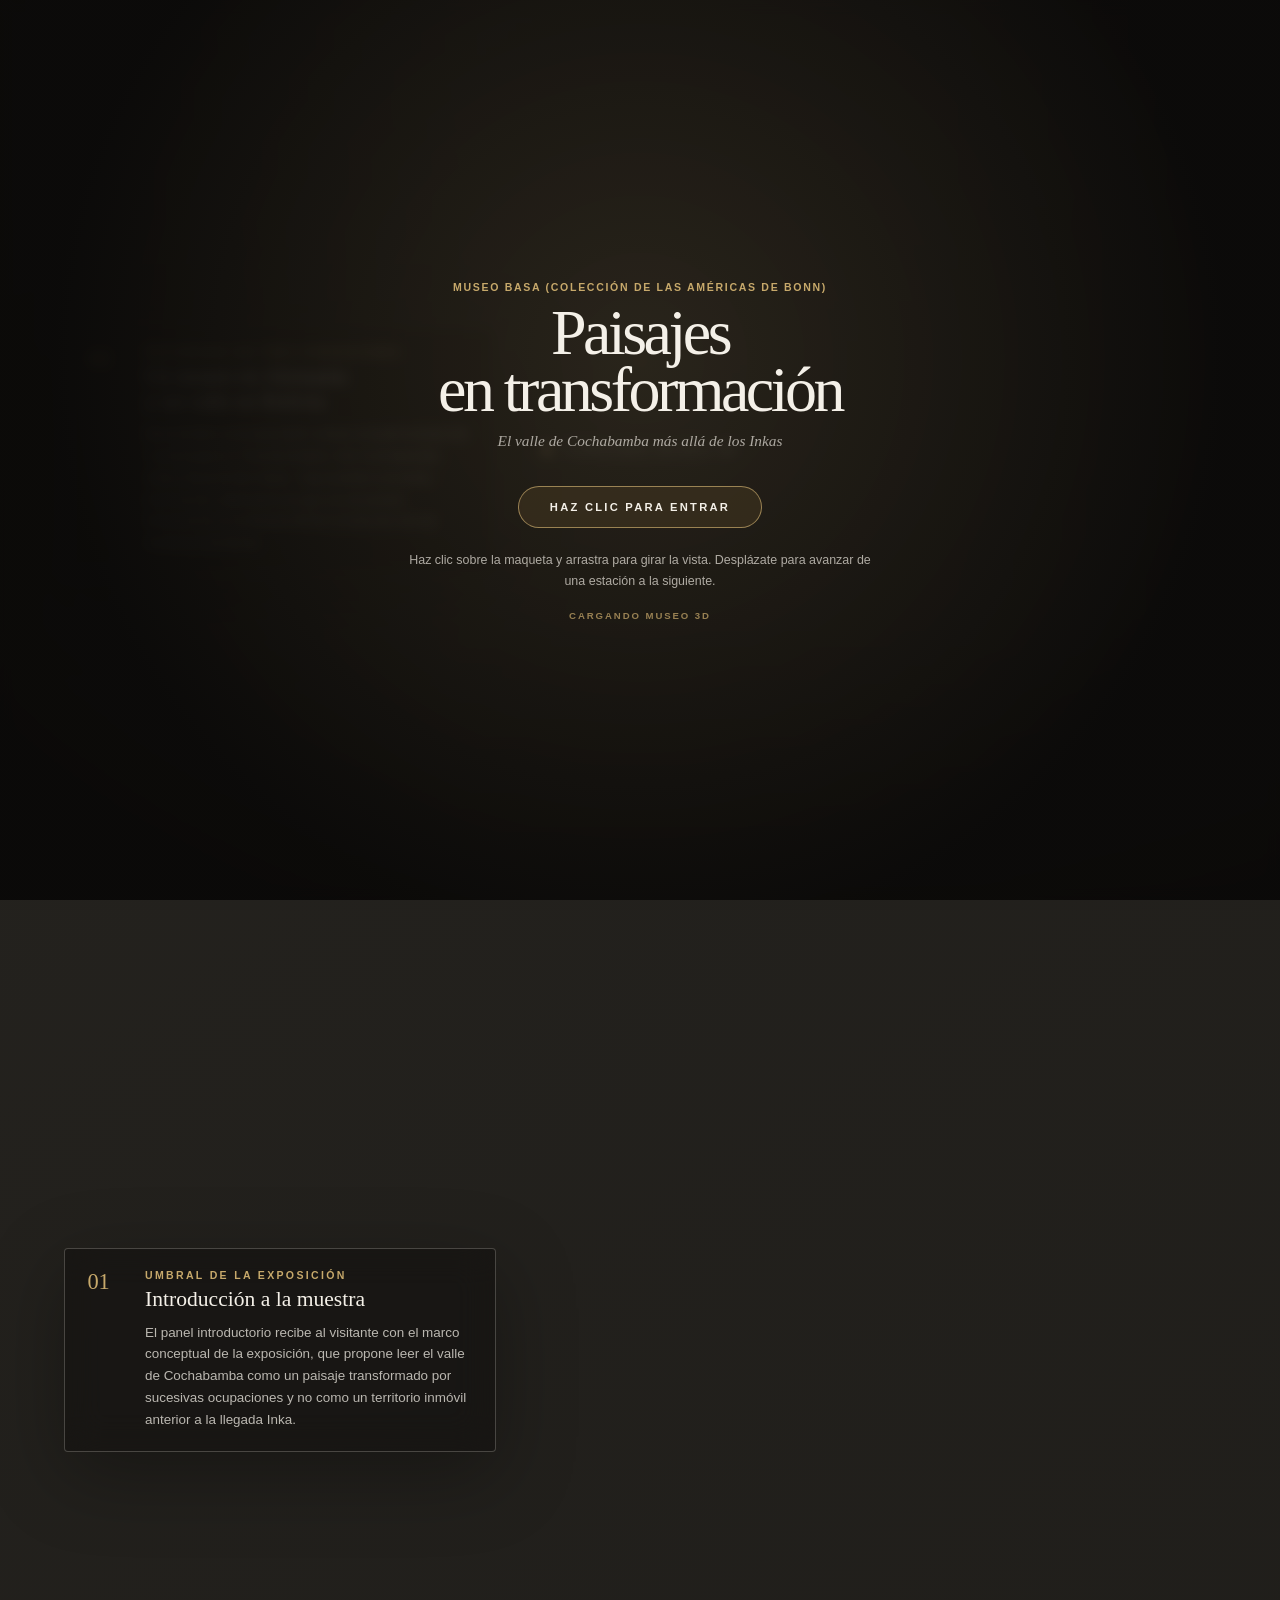
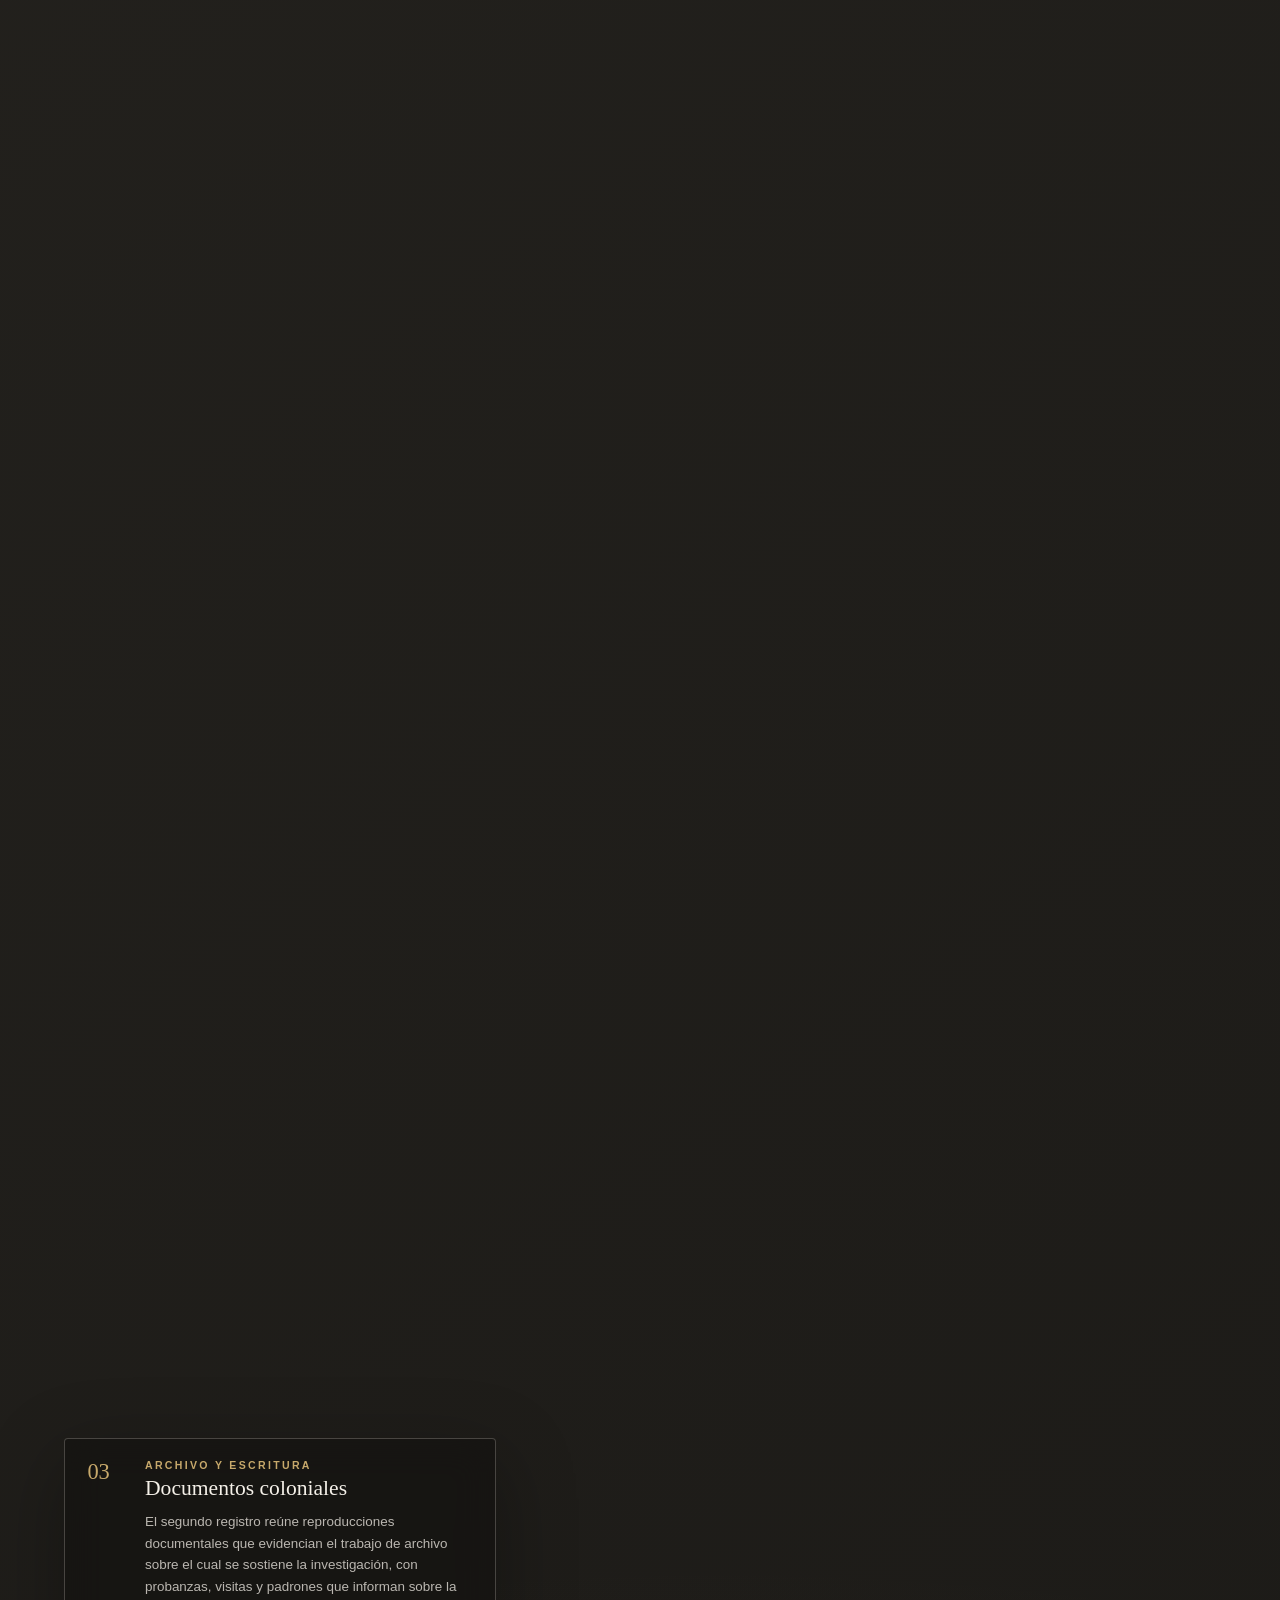
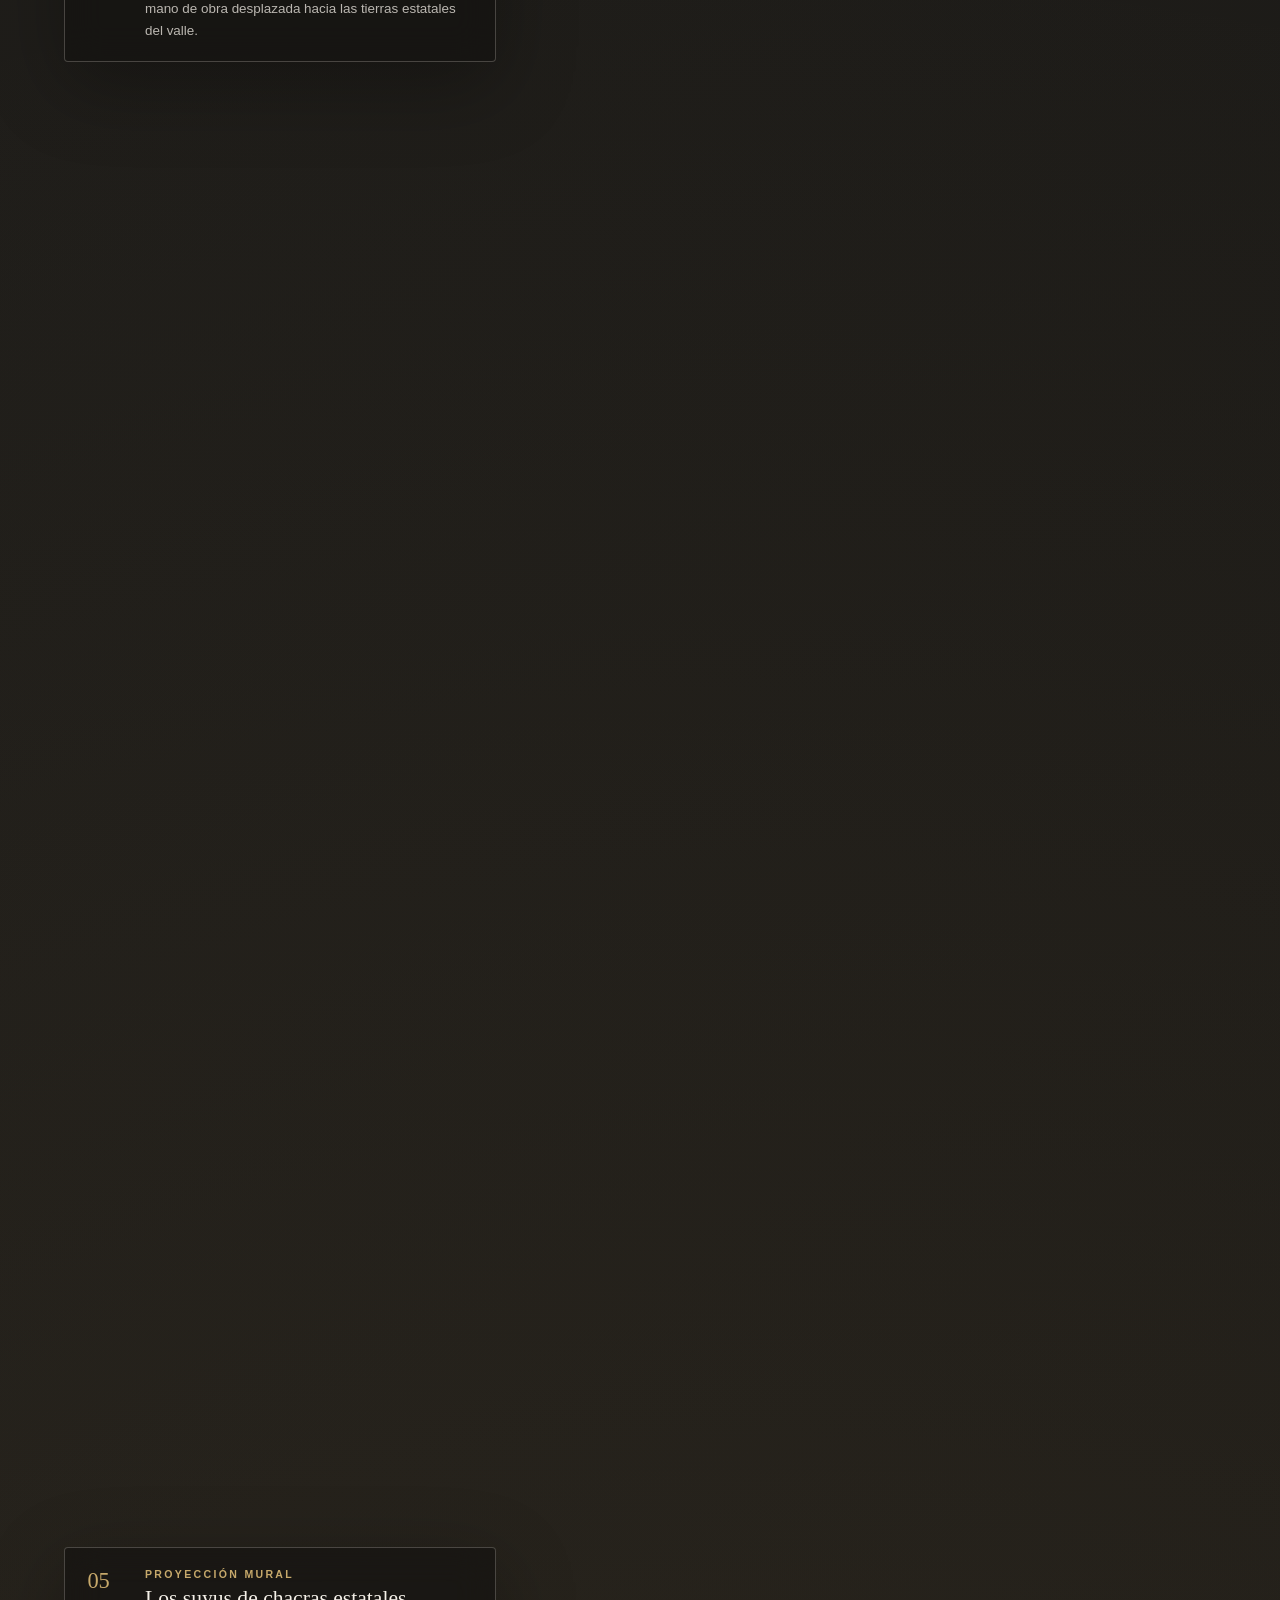
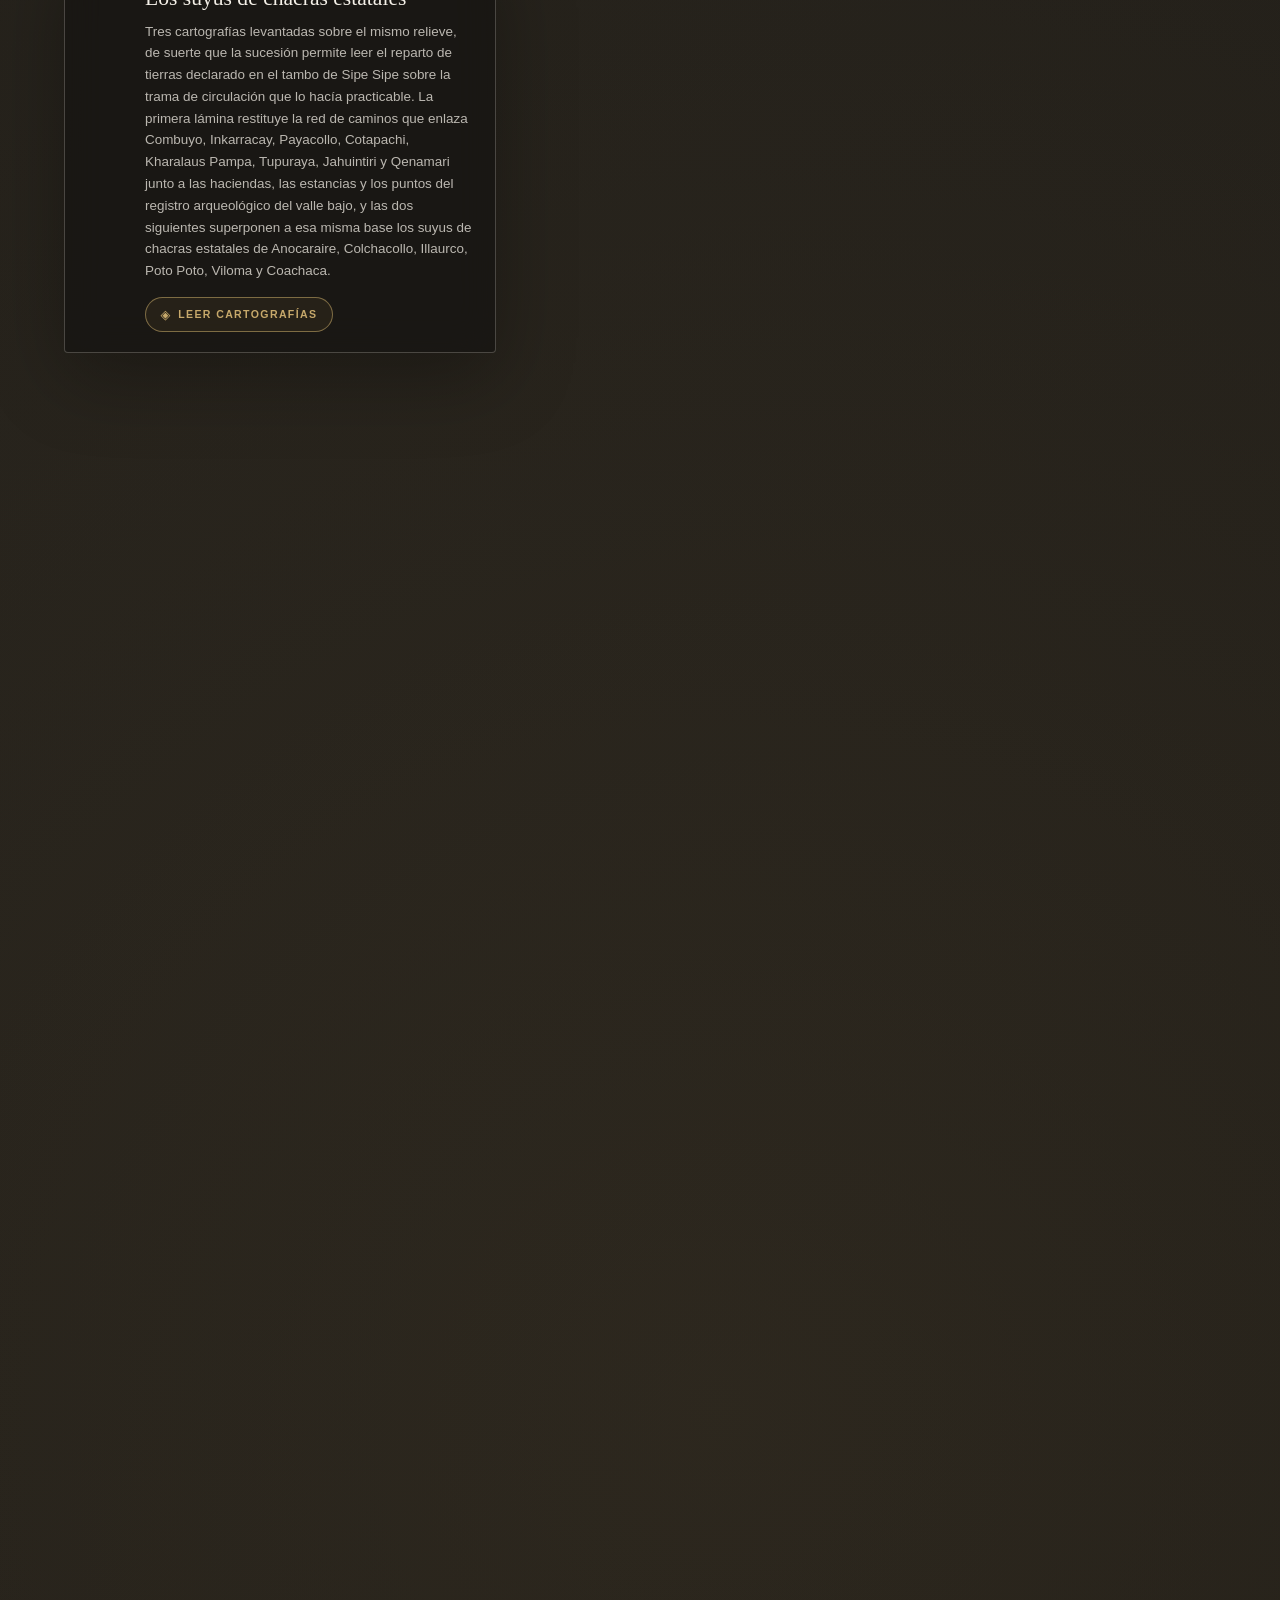
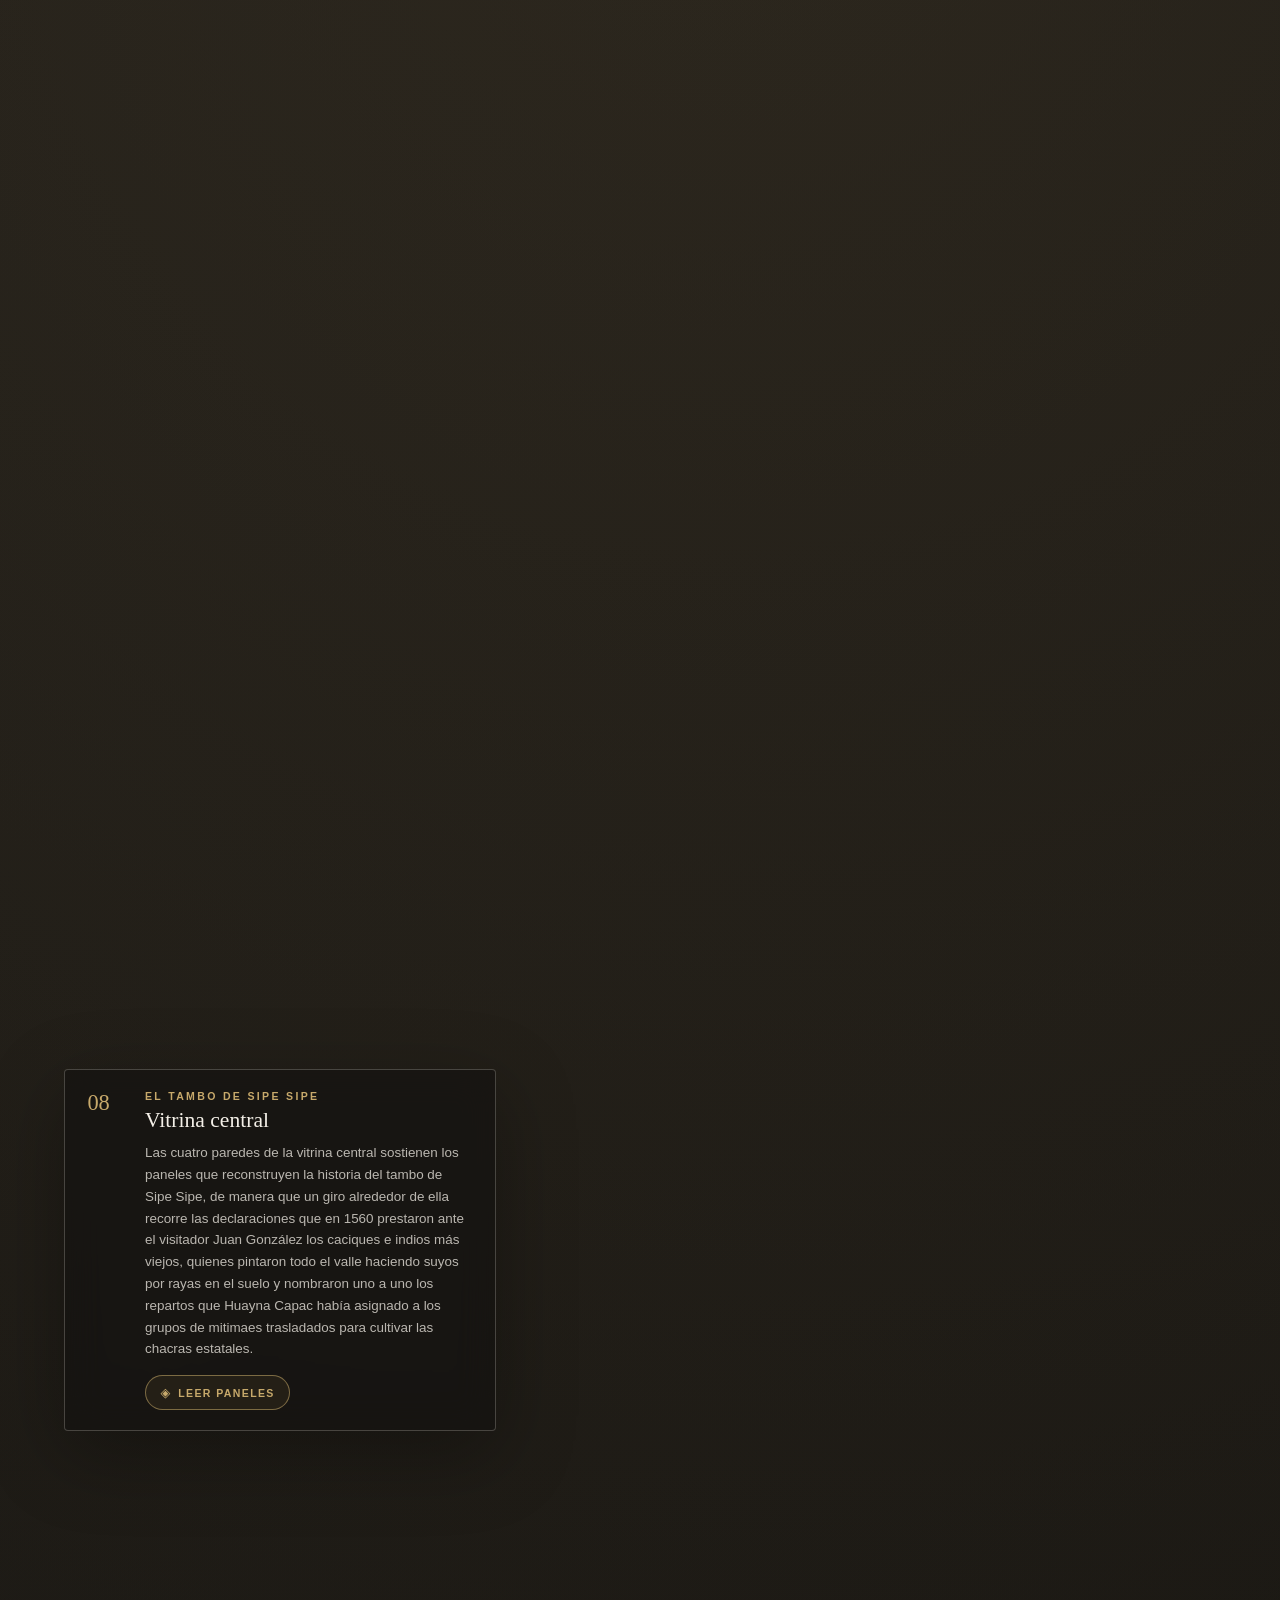
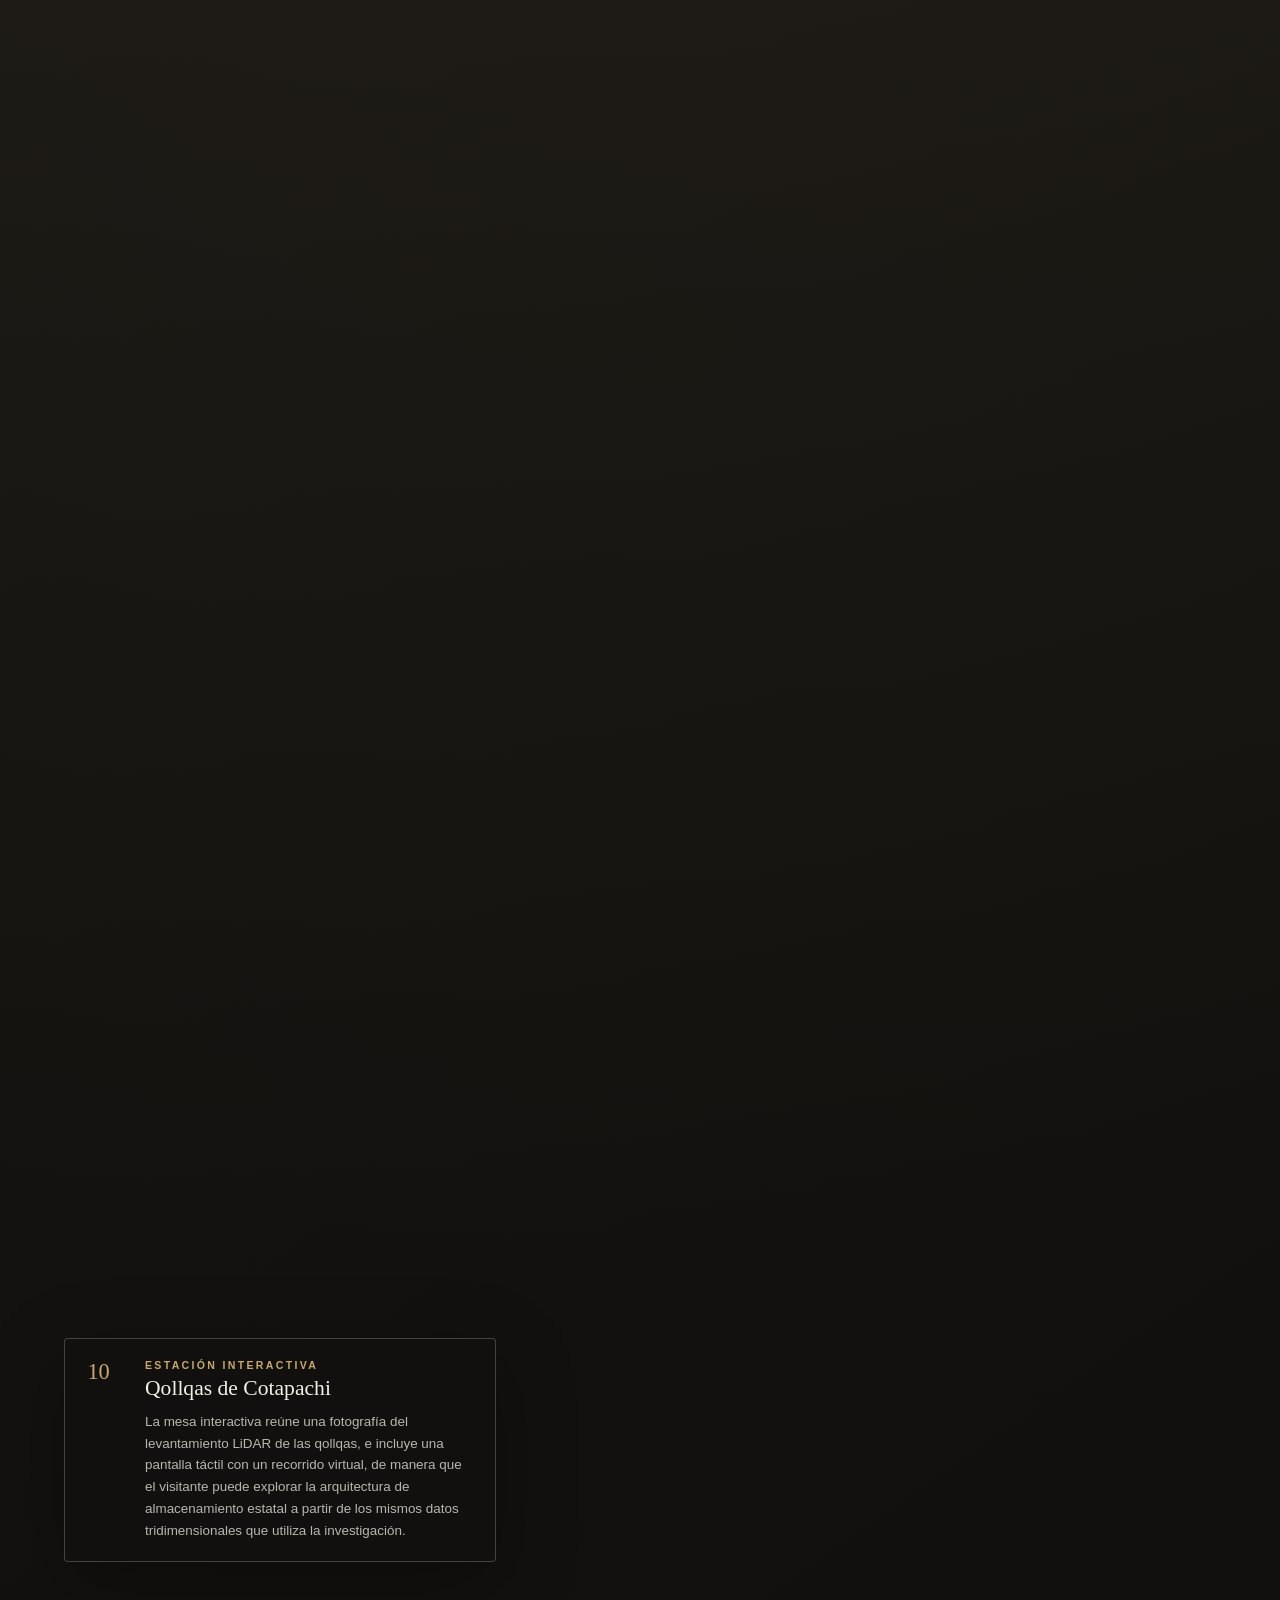
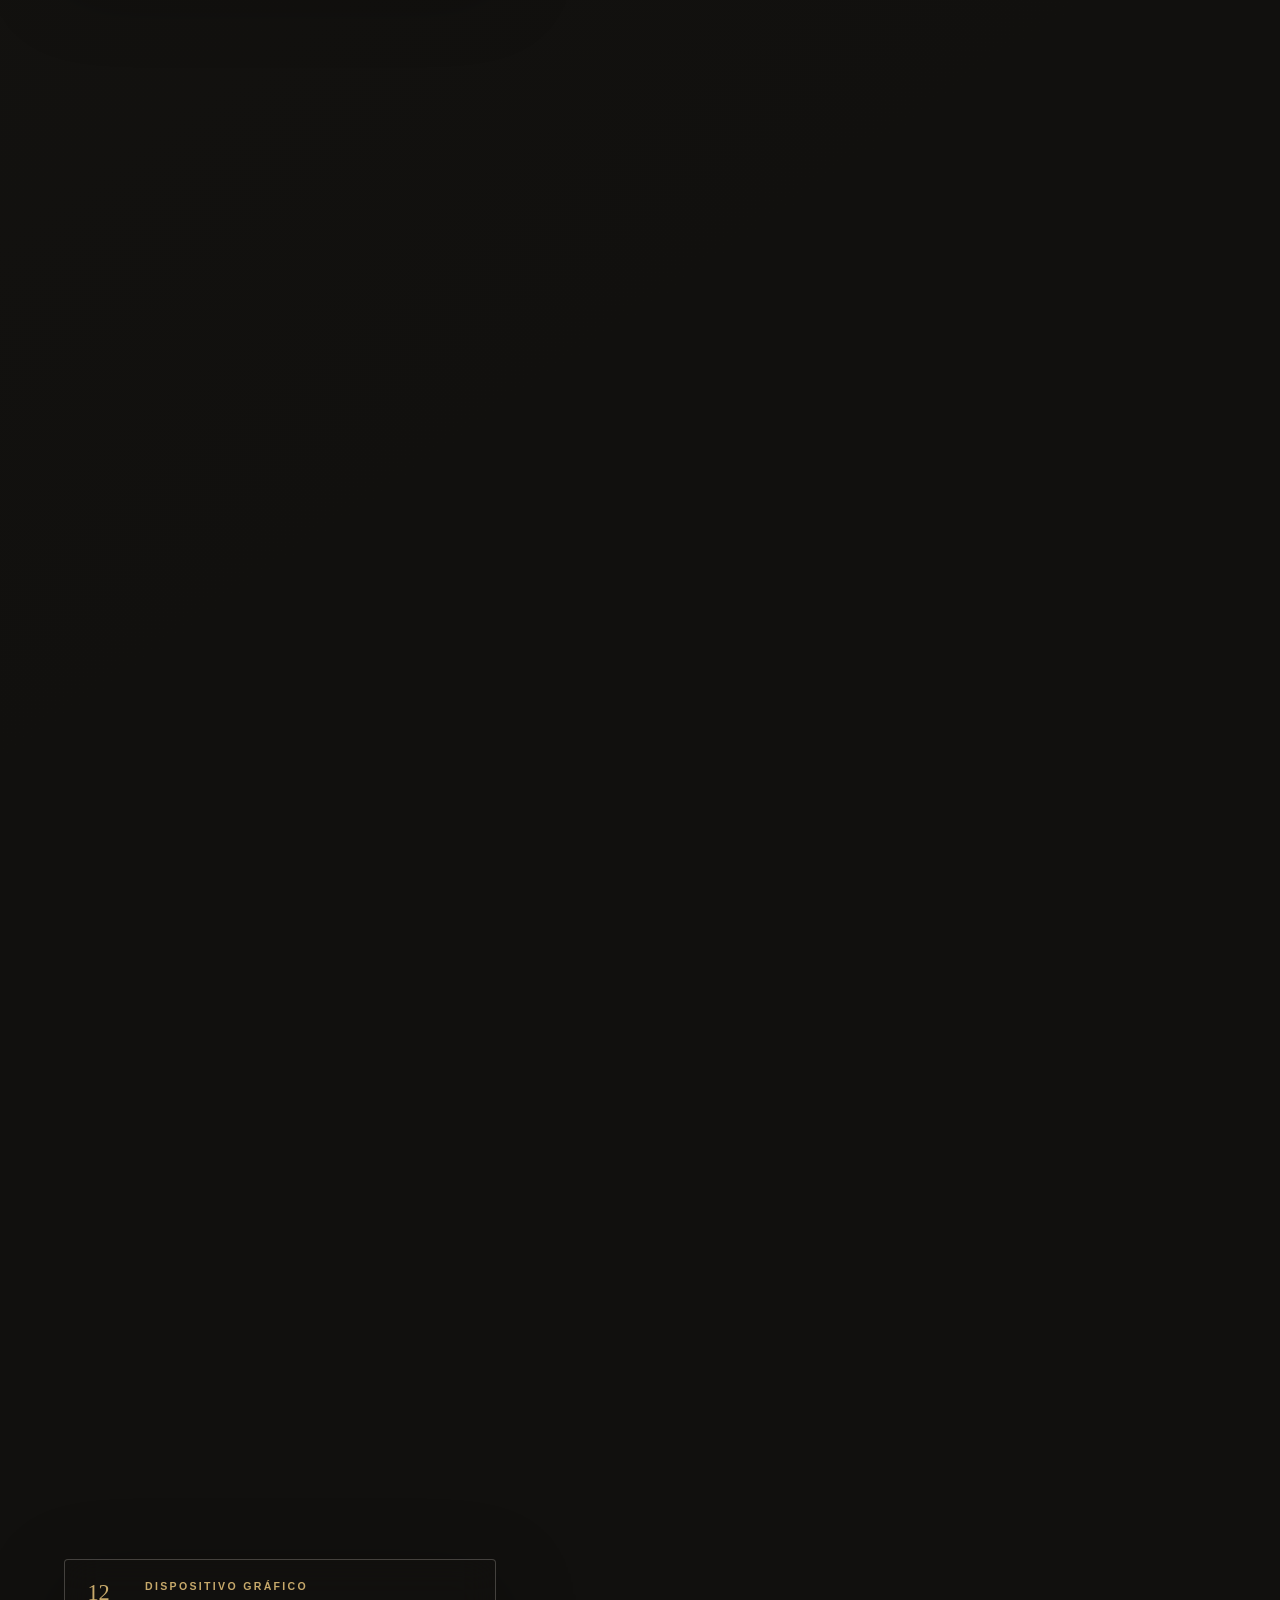
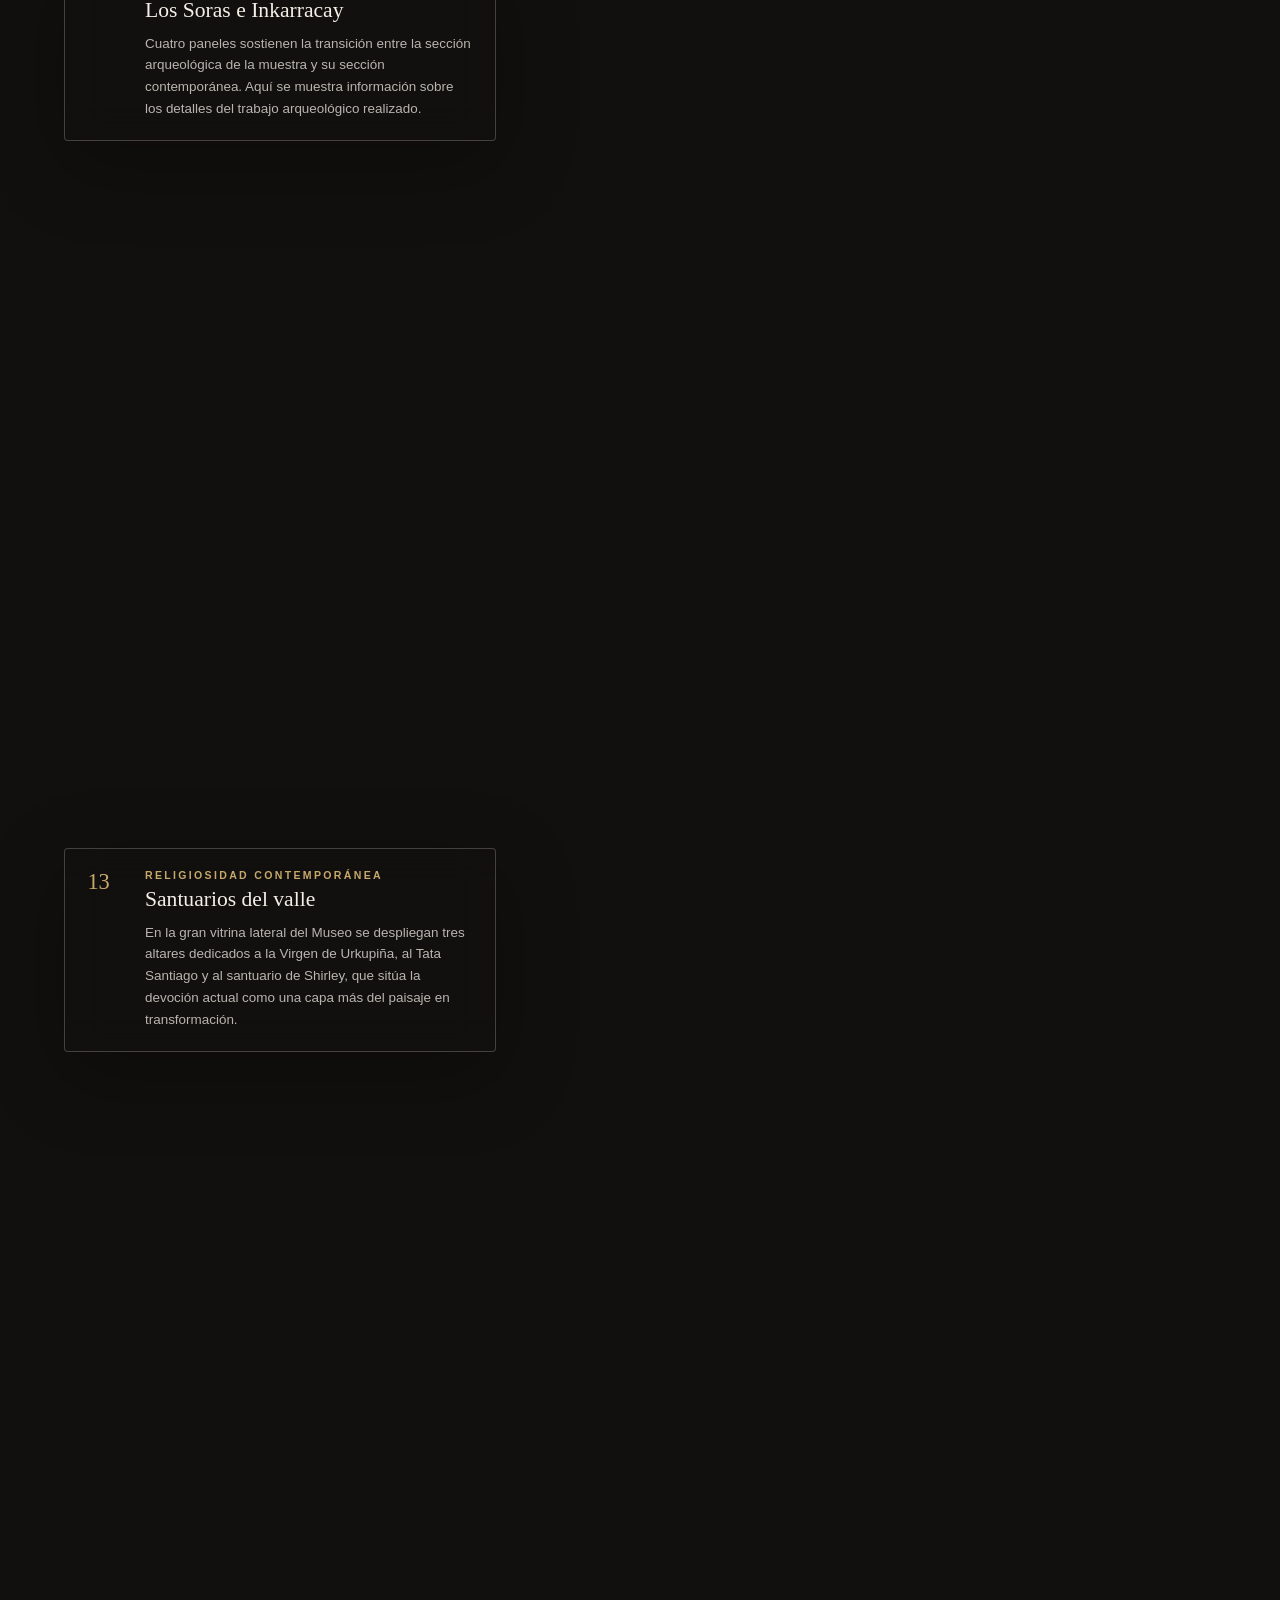
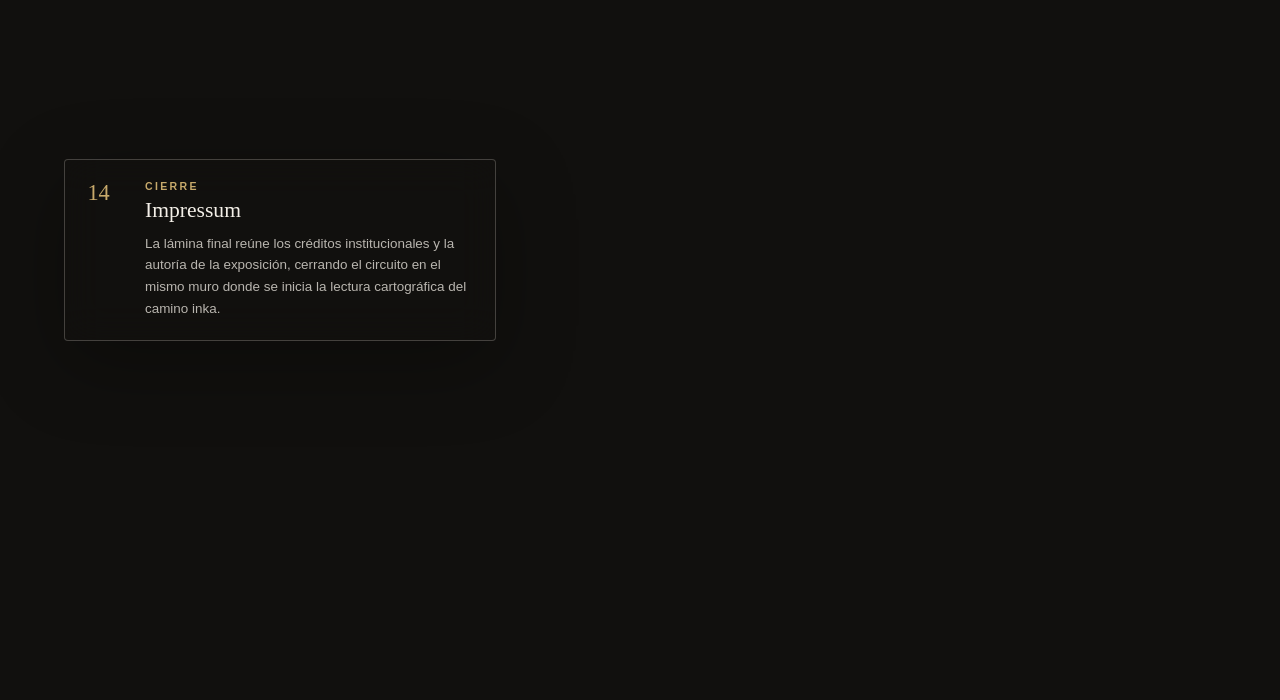
==== commit c95e34f2: "Actualizacion" ====
--- a/index.html
+++ b/index.html
@@ -9,14 +9,14 @@
     />
     <meta name="theme-color" content="#171613" />
     <title>Paisajes en transformación · Museo BASA 3D</title>
-    <link rel="stylesheet" href="./styles.css?v=21" />
+    <link rel="stylesheet" href="./styles.css?v=22" />
     <script type="module">
       import { ModelViewerElement } from "./model-viewer.min.js";
       ModelViewerElement.dracoDecoderLocation = new URL(
         "./",
         document.baseURI,
       ).href;
-      await import("./app.js?v=21");
+      await import("./app.js?v=22");
     </script>
   </head>
   <body>
--- a/styles.css
+++ b/styles.css
@@ -1 +1 @@
-:root{color-scheme:dark;font-family:"Helvetica Neue",Helvetica,Arial,system-ui,-apple-system,sans-serif;background:#171613;color:#f4f0e8;--oro:#c7a96b;--vidrio:rgba(18, 17, 15, 0.62);--linea:rgba(244, 240, 232, 0.22)}*{box-sizing:border-box}html{scroll-behavior:auto}body{margin:0;overflow-x:hidden;background:radial-gradient(circle at 56% 46%,rgba(153,127,83,.16),transparent 42%),linear-gradient(145deg,#25231f 0,#11100e 72%)}button{font:inherit}.escena{position:fixed;inset:0;z-index:0;overflow:hidden}.escena::after{position:absolute;inset:0;z-index:1;pointer-events:none;content:"";background:linear-gradient(90deg,rgba(0,0,0,.48),transparent 36%,transparent 76%,rgba(0,0,0,.2)),linear-gradient(0deg,rgba(0,0,0,.46),transparent 30%)}model-viewer{width:100%;height:100%;--poster-color:transparent;background:0 0}.cargando{display:flex;align-items:center;justify-content:center;gap:.85rem;height:100%;padding:0 2rem;color:rgba(244,240,232,.72);font-size:.75rem;letter-spacing:.18em;text-align:center;text-transform:uppercase}.pulso{flex:none;width:.6rem;height:.6rem;border-radius:50%;background:var(--oro);box-shadow:0 0 0 0 rgba(199,169,107,.5);animation:1.8s infinite pulso}@keyframes pulso{70%{box-shadow:0 0 0 1rem rgba(199,169,107,0)}}.portada{position:fixed;inset:0;z-index:20;display:grid;place-items:center;padding:clamp(1.1rem,5vw,4rem);text-align:center;background:radial-gradient(circle at 50% 40%,rgba(44,38,27,.78),rgba(11,10,9,.94) 70%);backdrop-filter:blur(7px) saturate(0.85);cursor:pointer;transition:opacity 620ms,visibility 620ms}body.iniciado .portada{opacity:0;visibility:hidden;pointer-events:none}.portada-marco{max-width:40rem}.portada .sobrelinea{line-height:1.6;letter-spacing:.16em}.portada h1{margin:.6rem 0 0}.portada .subtitulo{margin-top:.85rem}.entrar{margin-top:clamp(1.4rem,4vh,2.4rem);padding:.9rem 1.9rem;border:1px solid rgba(199,169,107,.7);border-radius:99rem;color:#f4f0e8;background:rgba(76,61,36,.45);font-size:.7rem;font-weight:600;letter-spacing:.2em;text-transform:uppercase;cursor:pointer;transition:border-color .2s,background .2s,transform .2s;animation:3.2s ease-in-out infinite respirar}.entrar:focus-visible,.entrar:hover{border-color:var(--oro);background:rgba(112,90,50,.72);transform:translateY(-1px);animation:none}.aviso-uso{max-width:30rem;margin:1.35rem auto 0;color:rgba(244,240,232,.68);font-size:.78rem;line-height:1.7}.portada-estado{margin:1.1rem 0 0;color:rgba(199,169,107,.72);font-size:.6rem;font-weight:600;letter-spacing:.2em;text-transform:uppercase}.acciones,.barra,.progreso{transition:opacity 520ms}body:not(.iniciado) .acciones,body:not(.iniciado) .barra,body:not(.iniciado) .progreso{opacity:0;pointer-events:none}.clase,.sobrelinea{margin:0;color:var(--oro);font-size:.66rem;font-weight:600;letter-spacing:.22em;text-transform:uppercase}h1{margin:.55rem 0 0;font-family:Georgia,"Times New Roman",serif;font-size:clamp(2rem, 5vw, 5.6rem);font-weight:400;line-height:.88;letter-spacing:-.055em;text-wrap:balance}.subtitulo{margin:.9rem 0 0;color:rgba(244,240,232,.66);font-family:Georgia,"Times New Roman",serif;font-size:clamp(.76rem, 1.2vw, 1rem);font-style:italic}@keyframes respirar{50%{opacity:.35}}.progreso{position:fixed;top:0;right:0;left:0;z-index:6;height:3px;background:rgba(244,240,232,.08)}.progreso span{display:block;width:0;height:100%;background:linear-gradient(90deg,rgba(199,169,107,.55),var(--oro));box-shadow:0 0 12px rgba(199,169,107,.55);transition:width 260ms cubic-bezier(.22, .61, .36, 1)}.relato{position:relative;z-index:3;pointer-events:none}.paso{display:flex;align-items:center;min-height:100svh;padding:6rem clamp(1.25rem,5vw,4.5rem)}.ficha{display:grid;grid-template-columns:2.5rem minmax(0,1fr);gap:1.1rem;width:min(27rem,100%);padding:1.25rem 1.4rem;border:1px solid var(--linea);border-radius:.25rem;background:var(--vidrio);box-shadow:0 1.4rem 5rem rgba(0,0,0,.3);backdrop-filter:blur(18px) saturate(0.85);opacity:0;transform:translateY(1.6rem);pointer-events:auto;transition:opacity 520ms,transform 620ms cubic-bezier(.22, .61, .36, 1)}.paso.visible .ficha{opacity:1;transform:none}.cifra{color:var(--oro);font-family:Georgia,"Times New Roman",serif;font-size:1.4rem;line-height:1.2}.ficha h2{margin:.35rem 0 .6rem;font-family:Georgia,"Times New Roman",serif;font-size:1.35rem;font-weight:400;text-wrap:balance}.cuerpo{margin:0;color:rgba(244,240,232,.74);font-size:.84rem;line-height:1.62}.ficha-tecnica{margin-top:1rem;padding-top:.85rem;border-top:1px solid var(--linea)}.ficha-tecnica p{margin:0 0 .3rem;color:rgba(244,240,232,.6);font-size:.74rem;line-height:1.55}.sellos{display:flex;flex-wrap:wrap;gap:.55rem;margin-top:.85rem}.sello-logo{display:inline-flex;align-items:center;justify-content:center;padding:.45rem .7rem;border-radius:.25rem;background:#fff}.sello-logo img{display:block;width:auto;height:2.1rem}.barra{position:fixed;right:clamp(1rem,3vw,2.5rem);bottom:clamp(1rem,3vw,2.5rem);left:clamp(1.25rem,5vw,4.5rem);z-index:5;display:flex;align-items:center;gap:.55rem}.mando{display:flex;flex:none;align-items:center;gap:.15rem;padding:.28rem .4rem;border:1px solid var(--linea);border-radius:99rem;background:var(--vidrio);backdrop-filter:blur(18px);box-shadow:0 10px 30px rgba(0,0,0,.35)}.cuenta{display:flex;align-items:baseline;gap:.1rem;margin:0;padding:0 .15rem;min-width:3.2rem;justify-content:center;font-family:Georgia,"Times New Roman",serif;font-size:.92rem;font-variant-numeric:tabular-nums;color:var(--oro);user-select:none}.cuenta i{font-style:normal;opacity:.45;padding:0 .08rem}.cuenta .cuenta-total{color:rgba(244,240,232,.45);font-size:.78rem}.estaciones{display:flex;flex:0 1 auto;min-width:0;align-items:center;gap:.15rem;padding:.28rem .4rem;border:1px solid var(--linea);border-radius:99rem;background:var(--vidrio);backdrop-filter:blur(18px);box-shadow:0 10px 30px rgba(0,0,0,.35);overflow-x:auto;overscroll-behavior-x:contain;scrollbar-width:none;scroll-padding-inline:3rem}.estaciones::-webkit-scrollbar{height:0;display:none}.estaciones.desborda{mask-image:linear-gradient(90deg,transparent 0,#000 1.6rem,#000 calc(100% - 1.6rem),transparent 100%)}.estaciones.desborda.al-inicio{mask-image:linear-gradient(90deg,#000 0,#000 calc(100% - 1.6rem),transparent 100%)}.estaciones.desborda.al-final{mask-image:linear-gradient(90deg,transparent 0,#000 1.6rem,#000 100%)}.acciones button,.mando button{border:1px solid var(--linea);color:rgba(244,240,232,.78);background:rgba(13,12,11,.62);backdrop-filter:blur(16px);cursor:pointer;transition:border-color 180ms,background 180ms,color 180ms,transform 180ms}.estacion{display:flex;flex:none;align-items:center;padding:.42rem .55rem;border:1px solid transparent;border-radius:99rem;color:rgba(244,240,232,.6);background:0 0;cursor:pointer;text-align:left;transition:border-color 240ms,background 240ms,color 240ms}.estacion span{color:rgba(199,169,107,.72);font-family:Georgia,"Times New Roman",serif;font-size:.88rem;font-variant-numeric:tabular-nums;line-height:1;transition:color 240ms}.estacion strong{display:block;max-width:0;margin-left:0;overflow:hidden;opacity:0;font-size:.6rem;font-weight:500;letter-spacing:.08em;line-height:1;text-transform:uppercase;white-space:nowrap;transition:max-width .3s cubic-bezier(.22, .61, .36, 1),margin-left .3s cubic-bezier(.22, .61, .36, 1),opacity 220ms}.estacion.activa strong,.estacion:focus-visible strong,.estacion:hover strong{max-width:12rem;margin-left:.5rem;opacity:1}.estacion:focus-visible,.estacion:hover{color:rgba(244,240,232,.92);background:rgba(244,240,232,.07)}.estacion:focus-visible span,.estacion:hover span{color:var(--oro)}.estacion.activa{border-color:rgba(199,169,107,.55);color:#fff;background:rgba(199,169,107,.16)}.estacion.activa span{color:var(--oro)}.acciones button:focus-visible,.estacion:focus-visible,.mando button:focus-visible{outline:rgba(199,169,107,.9) solid 2px;outline-offset:2px}.acciones{position:fixed;top:clamp(1rem,3vw,2rem);right:clamp(1rem,3vw,2rem);z-index:5;display:flex;gap:.5rem}.acciones button{padding:.65rem .85rem;border-radius:99rem;font-size:.68rem}#anterior,#siguiente{display:grid;place-items:center;width:2rem;height:2rem;padding:0;border-color:transparent;border-radius:50%;background:0 0;font-size:1.15rem;line-height:1}#anterior:focus-visible,#anterior:hover,#siguiente:focus-visible,#siguiente:hover{color:#fff;background:rgba(244,240,232,.08)}#anterior[disabled],#siguiente[disabled]{opacity:.28;cursor:default;background:0 0}.acciones button:focus-visible,.acciones button:hover{border-color:var(--oro);color:#fff}.punto{display:grid;place-items:center;width:1.6rem;height:1.6rem;padding:0;border:1px solid rgba(199,169,107,.75);border-radius:50%;color:#f4f0e8;background:rgba(13,12,11,.72);backdrop-filter:blur(8px);font-family:Georgia,"Times New Roman",serif;font-size:.62rem;cursor:pointer;transition:opacity 220ms,transform 220ms,background 220ms}.punto:not([data-visible]){opacity:.28}.punto:focus-visible,.punto:hover{background:rgba(122,98,56,.85);transform:scale(1.16)}.punto-activo{border-color:var(--oro);background:rgba(155,124,66,.92);transform:scale(1.2)}.abrir-piezas{display:inline-flex;align-items:center;gap:.5rem;margin-top:.95rem;padding:.55rem .9rem;border:1px solid rgba(199,169,107,.55);border-radius:99rem;color:var(--oro);background:rgba(76,61,36,.28);font-size:.66rem;font-weight:600;letter-spacing:.13em;text-transform:uppercase;cursor:pointer;transition:border-color .2s,background .2s,color .2s,transform .2s}.abrir-piezas::before{content:"◈";font-size:.8rem;letter-spacing:0}.abrir-piezas:focus-visible,.abrir-piezas:hover{border-color:var(--oro);color:#fff;background:rgba(107,86,48,.6);transform:translateY(-1px)}.piezas{position:fixed;inset:0;z-index:9;display:grid;grid-template-rows:minmax(0,1fr);grid-template-columns:minmax(0,1fr);place-items:center;padding:clamp(1rem,4vw,3rem);opacity:0;transition:opacity 260ms}.piezas[hidden]{display:none}.piezas-visible{opacity:1}.piezas-velo{position:absolute;inset:0;background:rgba(9,8,7,.52);backdrop-filter:blur(9px) saturate(0.85);cursor:pointer}.piezas-marco{position:relative;display:grid;grid-template-rows:auto minmax(0,1fr);gap:.9rem;width:min(62rem,100%);height:min(43rem,100%);padding:1.35rem clamp(1rem,2.5vw,1.8rem) 1.1rem;border:1px solid rgba(199,169,107,.32);border-radius:.35rem;background:rgba(17,16,14,.4);box-shadow:0 2rem 6rem rgba(0,0,0,.45);backdrop-filter:blur(24px) saturate(0.9);transform:translateY(1.2rem) scale(.985);transition:transform 320ms cubic-bezier(.22, .61, .36, 1)}.piezas-visible .piezas-marco{transform:none}.piezas-cabecera{padding-right:3rem}.piezas-clase{margin:0}.piezas-nombre{margin:.4rem 0 .2rem;font-family:Georgia,"Times New Roman",serif;font-size:clamp(1.15rem, 2.2vw, 1.7rem);font-weight:400;letter-spacing:-.02em;text-wrap:balance}.piezas-detalle{margin:0;color:rgba(244,240,232,.55);font-family:Georgia,"Times New Roman",serif;font-size:.78rem;font-style:italic}.piezas-lienzo{position:relative;overflow:hidden;border:1px solid rgba(244,240,232,.1);border-radius:.25rem;background:radial-gradient(circle at 50% 42%,rgba(199,169,107,.12),transparent 62%),rgba(10,9,8,.28)}.piezas-espera{position:absolute;inset:0;z-index:1;display:flex;align-items:center;justify-content:center;gap:.7rem;margin:0;color:rgba(244,240,232,.6);font-size:.62rem;letter-spacing:.2em;text-transform:uppercase;transition:opacity 260ms}.piezas-listo .piezas-espera{opacity:0}.piezas-marco-3d{position:absolute;inset:0;z-index:2;display:block;width:100%;height:100%;border:0;background:0 0;opacity:0;transition:opacity 420ms}.piezas-listo .piezas-marco-3d{opacity:1}.abrir-piezas+.abrir-piezas{margin-left:.5rem}.piezas-lamina{position:absolute;inset:0;z-index:2;display:block;width:100%;height:100%;object-fit:contain;opacity:0;transition:opacity 420ms}.piezas-lamina[hidden],.piezas-marco-3d[hidden]{display:none}.piezas-listo .piezas-lamina{opacity:1}.con-lamina .piezas-lienzo{background:rgba(244,240,232,.94)}.con-lamina .piezas-espera{color:rgba(28,26,22,.6)}.con-lamina .piezas-marco{width:min(74rem,100%)}.con-vistas.con-lamina .piezas-marco{width:min(62rem,100%)}.piezas-vistas{display:flex;flex-wrap:wrap;gap:.4rem;justify-content:center}.piezas-vistas[hidden]{display:none}.piezas-vista{padding:.36rem .9rem;border:1px solid var(--linea);border-radius:999px;color:rgba(244,240,232,.68);background:rgba(13,12,11,.55);font-family:inherit;font-size:.62rem;letter-spacing:.16em;text-transform:uppercase;cursor:pointer;transition:border-color 180ms,background 180ms,color 180ms}.piezas-vista:focus-visible,.piezas-vista:hover{border-color:var(--oro);color:#fff;background:rgba(76,61,36,.7)}.piezas-vista-activa{border-color:var(--oro);color:#14120f;background:var(--oro)}.piezas-pie{display:flex;align-items:center;gap:.7rem}.piezas-flecha{display:grid;flex:none;place-items:center;width:2.3rem;height:2.3rem;padding:0;border:1px solid var(--linea);border-radius:50%;color:rgba(244,240,232,.82);background:rgba(13,12,11,.6);font-size:1.15rem;line-height:1;cursor:pointer;transition:border-color 180ms,background 180ms,color 180ms}.piezas-flecha[hidden]{display:none}.piezas-flecha:focus-visible,.piezas-flecha:hover{border-color:var(--oro);color:#fff;background:rgba(76,61,36,.7)}.piezas-puntos{display:flex;flex:1;gap:.42rem;justify-content:center}.piezas-punto{width:.52rem;height:.52rem;padding:0;border:1px solid rgba(199,169,107,.6);border-radius:50%;background:0 0;cursor:pointer;transition:background .2s,transform .2s}.piezas-punto-activo{background:var(--oro);transform:scale(1.25)}.piezas-cerrar{position:absolute;top:.85rem;right:.85rem;z-index:2;display:grid;place-items:center;width:2.1rem;height:2.1rem;padding:0;border:1px solid var(--linea);border-radius:50%;color:rgba(244,240,232,.8);background:rgba(13,12,11,.62);font-size:1.2rem;line-height:1;cursor:pointer;transition:border-color 180ms,color 180ms,background 180ms}.piezas-cerrar:focus-visible,.piezas-cerrar:hover{border-color:var(--oro);color:#fff;background:rgba(107,86,48,.7)}body.con-piezas .acciones,body.con-piezas .barra{opacity:0;pointer-events:none}html.con-piezas{overflow:hidden}.abrir-cine{display:none}body.con-documental .abrir-cine{display:inline-flex}.abrir-cine::before{content:"▶";font-size:.66rem}.cine{position:fixed;inset:0;z-index:10;display:grid;place-items:center;padding:clamp(1rem,4vw,3rem);opacity:0;transition:opacity 260ms}.cine[hidden]{display:none}.cine-visible{opacity:1}.cine-velo{position:absolute;inset:0;background:rgba(7,6,5,.72);backdrop-filter:blur(10px) saturate(0.85);cursor:pointer}.cine-marco{position:relative;display:grid;grid-template-rows:auto minmax(0,1fr) auto;gap:.9rem;width:min(74rem,100%);height:min(46rem,100%);padding:1.35rem clamp(1rem,2.5vw,1.8rem) 1.1rem;border:1px solid rgba(199,169,107,.32);border-radius:.35rem;background:rgba(15,14,12,.5);box-shadow:0 2rem 6rem rgba(0,0,0,.5);backdrop-filter:blur(24px) saturate(0.9);transform:translateY(1.2rem) scale(.985);transition:transform 320ms cubic-bezier(.22, .61, .36, 1)}.cine-visible .cine-marco{transform:none}.cine-cabecera{padding-right:3rem}.cine-cabecera .clase{margin:0}.cine-nombre{margin:.4rem 0 0;max-width:62rem;font-family:Georgia,"Times New Roman",serif;font-size:clamp(.98rem, 1.45vw, 1.24rem);font-weight:400;line-height:1.32;letter-spacing:-.01em}.cine-lienzo{position:relative;display:block;min-height:0;border:1px solid rgba(199,169,107,.16);border-radius:.25rem;background:#050505;overflow:hidden}.cine-lienzo:fullscreen{border:0;border-radius:0;background:#000}.cine-video{position:absolute;inset:0;display:block;width:100%;height:100%;object-fit:contain;background:#050505}.cine-pie{display:flex;justify-content:flex-end}.cine-completa{padding:.5rem .95rem;border:1px solid rgba(199,169,107,.55);border-radius:99rem;color:var(--oro);background:rgba(76,61,36,.28);font-size:.62rem;font-weight:600;letter-spacing:.13em;text-transform:uppercase;cursor:pointer;transition:border-color .2s,background .2s,color .2s}.cine-completa:focus-visible,.cine-completa:hover{border-color:var(--oro);color:#fff;background:rgba(107,86,48,.6)}.cine-cerrar{position:absolute;top:.85rem;right:.85rem;z-index:2;display:grid;place-items:center;width:2.1rem;height:2.1rem;padding:0;border:1px solid var(--linea);border-radius:50%;color:rgba(244,240,232,.8);background:rgba(13,12,11,.62);font-size:1.2rem;line-height:1;cursor:pointer;transition:border-color 180ms,color 180ms,background 180ms}.cine-cerrar:focus-visible,.cine-cerrar:hover{border-color:var(--oro);color:#fff;background:rgba(107,86,48,.7)}@media (max-width:860px){.cine{padding:0}.cine-marco{width:100%;height:100%;border:0;border-radius:0}.portada-marco{max-width:22rem}.portada .sobrelinea{font-size:.58rem;letter-spacing:.12em}.aviso-uso{font-size:.72rem}.paso{align-items:flex-end;padding:5rem 1rem 9.5rem}.ficha{width:100%;grid-template-columns:2rem minmax(0,1fr);gap:.8rem;padding:1rem 1.05rem}.ficha h2{font-size:1.12rem}.cuerpo{max-height:7.2rem;overflow-y:auto;overscroll-behavior-y:contain;font-size:.78rem;line-height:1.55}.barra{right:.6rem;bottom:max(.6rem,env(safe-area-inset-bottom));left:.6rem;gap:.4rem}.mando{padding:.22rem .3rem;gap:.05rem}.cuenta{min-width:2.7rem;font-size:.82rem}.cuenta .cuenta-total{font-size:.7rem}#anterior,#siguiente{width:1.8rem;height:1.8rem}.estaciones{padding:.22rem .3rem}.estacion{padding:.36rem .46rem}.estacion strong{font-size:.56rem}.estacion:hover strong{max-width:0;margin-left:0;opacity:0}.estacion.activa strong,.estacion:focus-visible strong{max-width:9rem;margin-left:.42rem;opacity:1}.acciones{top:max(.75rem,env(safe-area-inset-top));right:.75rem}#pantalla{display:none}.punto{width:1.35rem;height:1.35rem;font-size:.55rem}.piezas{padding:0}.piezas-marco{width:100%;height:100%;padding:max(.9rem,env(safe-area-inset-top)) .9rem max(.9rem,env(safe-area-inset-bottom));border:0;border-radius:0;gap:.7rem}.piezas-cabecera{padding-right:2.6rem}.piezas-nombre{font-size:1.15rem}.piezas-detalle{font-size:.72rem}.piezas-vista{padding:.32rem .72rem;font-size:.58rem;letter-spacing:.12em}.piezas-pie{flex-wrap:wrap;justify-content:center;row-gap:.55rem}.piezas-puntos{order:3;flex:1 0 100%}.piezas-enlace{margin-left:auto}}@media (pointer:coarse){.estacion{padding-top:.6rem;padding-bottom:.6rem}#anterior,#siguiente{width:2.25rem;height:2.25rem}}@media (prefers-reduced-motion:reduce){html{scroll-behavior:auto}.estacion,.estacion span,.estacion strong,.ficha,.invitacion,.progreso span{animation:none;transition:none}.estaciones{scroll-behavior:auto}}+:root{color-scheme:dark;font-family:"Helvetica Neue",Helvetica,Arial,system-ui,-apple-system,sans-serif;background:#171613;color:#f4f0e8;--oro:#c7a96b;--vidrio:rgba(18, 17, 15, 0.62);--linea:rgba(244, 240, 232, 0.22)}*{box-sizing:border-box}html{scroll-behavior:auto}body{margin:0;overflow-x:hidden;background:radial-gradient(circle at 56% 46%,rgba(153,127,83,.16),transparent 42%),linear-gradient(145deg,#25231f 0,#11100e 72%)}button{font:inherit}.escena{position:fixed;inset:0;z-index:0;overflow:hidden}.escena::after{position:absolute;inset:0;z-index:1;pointer-events:none;content:"";background:linear-gradient(90deg,rgba(0,0,0,.48),transparent 36%,transparent 76%,rgba(0,0,0,.2)),linear-gradient(0deg,rgba(0,0,0,.46),transparent 30%)}model-viewer{width:100%;height:100%;--poster-color:transparent;background:0 0}.cargando{display:flex;align-items:center;justify-content:center;gap:.85rem;height:100%;padding:0 2rem;color:rgba(244,240,232,.72);font-size:.75rem;letter-spacing:.18em;text-align:center;text-transform:uppercase}.pulso{flex:none;width:.6rem;height:.6rem;border-radius:50%;background:var(--oro);box-shadow:0 0 0 0 rgba(199,169,107,.5);animation:1.8s infinite pulso}@keyframes pulso{70%{box-shadow:0 0 0 1rem rgba(199,169,107,0)}}.portada{position:fixed;inset:0;z-index:20;display:grid;place-items:center;padding:clamp(1.1rem,5vw,4rem);text-align:center;background:radial-gradient(circle at 50% 40%,rgba(44,38,27,.78),rgba(11,10,9,.94) 70%);backdrop-filter:blur(7px) saturate(0.85);cursor:pointer;transition:opacity 620ms,visibility 620ms}body.iniciado .portada{opacity:0;visibility:hidden;pointer-events:none}.portada-marco{max-width:40rem}.portada .sobrelinea{line-height:1.6;letter-spacing:.16em}.portada h1{margin:.6rem 0 0}.portada .subtitulo{margin-top:.85rem}.entrar{margin-top:clamp(1.4rem,4vh,2.4rem);padding:.9rem 1.9rem;border:1px solid rgba(199,169,107,.7);border-radius:99rem;color:#f4f0e8;background:rgba(76,61,36,.45);font-size:.7rem;font-weight:600;letter-spacing:.2em;text-transform:uppercase;cursor:pointer;transition:border-color .2s,background .2s,transform .2s;animation:3.2s ease-in-out infinite respirar}.entrar:focus-visible,.entrar:hover{border-color:var(--oro);background:rgba(112,90,50,.72);transform:translateY(-1px);animation:none}.aviso-uso{max-width:30rem;margin:1.35rem auto 0;color:rgba(244,240,232,.68);font-size:.78rem;line-height:1.7}.portada-estado{margin:1.1rem 0 0;color:rgba(199,169,107,.72);font-size:.6rem;font-weight:600;letter-spacing:.2em;text-transform:uppercase}.acciones,.barra,.progreso{transition:opacity 520ms}body:not(.iniciado) .acciones,body:not(.iniciado) .barra,body:not(.iniciado) .progreso{opacity:0;pointer-events:none}.clase,.sobrelinea{margin:0;color:var(--oro);font-size:.66rem;font-weight:600;letter-spacing:.22em;text-transform:uppercase}h1{margin:.55rem 0 0;font-family:Georgia,"Times New Roman",serif;font-size:clamp(2rem, 5vw, 5.6rem);font-weight:400;line-height:.88;letter-spacing:-.055em;text-wrap:balance}.subtitulo{margin:.9rem 0 0;color:rgba(244,240,232,.66);font-family:Georgia,"Times New Roman",serif;font-size:clamp(.76rem, 1.2vw, 1rem);font-style:italic}@keyframes respirar{50%{opacity:.35}}.progreso{position:fixed;top:0;right:0;left:0;z-index:6;height:3px;background:rgba(244,240,232,.08)}.progreso span{display:block;width:0;height:100%;background:linear-gradient(90deg,rgba(199,169,107,.55),var(--oro));box-shadow:0 0 12px rgba(199,169,107,.55);transition:width 260ms cubic-bezier(.22, .61, .36, 1)}.relato{position:relative;z-index:3;pointer-events:none}.paso{display:flex;align-items:center;min-height:100svh;padding:6rem clamp(1.25rem,5vw,4.5rem)}.ficha{display:grid;grid-template-columns:2.5rem minmax(0,1fr);gap:1.1rem;width:min(27rem,100%);padding:1.25rem 1.4rem;border:1px solid var(--linea);border-radius:.25rem;background:var(--vidrio);box-shadow:0 1.4rem 5rem rgba(0,0,0,.3);backdrop-filter:blur(18px) saturate(0.85);opacity:0;transform:translateY(1.6rem);pointer-events:auto;transition:opacity 520ms,transform 620ms cubic-bezier(.22, .61, .36, 1)}.paso.visible .ficha{opacity:1;transform:none}.cifra{color:var(--oro);font-family:Georgia,"Times New Roman",serif;font-size:1.4rem;line-height:1.2}.ficha h2{margin:.35rem 0 .6rem;font-family:Georgia,"Times New Roman",serif;font-size:1.35rem;font-weight:400;text-wrap:balance}.cuerpo{margin:0;color:rgba(244,240,232,.74);font-size:.84rem;line-height:1.62}.barra{position:fixed;right:clamp(1rem,3vw,2.5rem);bottom:clamp(1rem,3vw,2.5rem);left:clamp(1.25rem,5vw,4.5rem);z-index:5;display:flex;align-items:center;gap:.55rem}.mando{display:flex;flex:none;align-items:center;gap:.15rem;padding:.28rem .4rem;border:1px solid var(--linea);border-radius:99rem;background:var(--vidrio);backdrop-filter:blur(18px);box-shadow:0 10px 30px rgba(0,0,0,.35)}.cuenta{display:flex;align-items:baseline;gap:.1rem;margin:0;padding:0 .15rem;min-width:3.2rem;justify-content:center;font-family:Georgia,"Times New Roman",serif;font-size:.92rem;font-variant-numeric:tabular-nums;color:var(--oro);user-select:none}.cuenta i{font-style:normal;opacity:.45;padding:0 .08rem}.cuenta .cuenta-total{color:rgba(244,240,232,.45);font-size:.78rem}.estaciones{display:flex;flex:0 1 auto;min-width:0;align-items:center;gap:.15rem;padding:.28rem .4rem;border:1px solid var(--linea);border-radius:99rem;background:var(--vidrio);backdrop-filter:blur(18px);box-shadow:0 10px 30px rgba(0,0,0,.35);overflow-x:auto;overscroll-behavior-x:contain;scrollbar-width:none;scroll-padding-inline:3rem}.estaciones::-webkit-scrollbar{height:0;display:none}.estaciones.desborda{mask-image:linear-gradient(90deg,transparent 0,#000 1.6rem,#000 calc(100% - 1.6rem),transparent 100%)}.estaciones.desborda.al-inicio{mask-image:linear-gradient(90deg,#000 0,#000 calc(100% - 1.6rem),transparent 100%)}.estaciones.desborda.al-final{mask-image:linear-gradient(90deg,transparent 0,#000 1.6rem,#000 100%)}.acciones button,.mando button{border:1px solid var(--linea);color:rgba(244,240,232,.78);background:rgba(13,12,11,.62);backdrop-filter:blur(16px);cursor:pointer;transition:border-color 180ms,background 180ms,color 180ms,transform 180ms}.estacion{display:flex;flex:none;align-items:center;padding:.42rem .55rem;border:1px solid transparent;border-radius:99rem;color:rgba(244,240,232,.6);background:0 0;cursor:pointer;text-align:left;transition:border-color 240ms,background 240ms,color 240ms}.estacion span{color:rgba(199,169,107,.72);font-family:Georgia,"Times New Roman",serif;font-size:.88rem;font-variant-numeric:tabular-nums;line-height:1;transition:color 240ms}.estacion strong{display:block;max-width:0;margin-left:0;overflow:hidden;opacity:0;font-size:.6rem;font-weight:500;letter-spacing:.08em;line-height:1;text-transform:uppercase;white-space:nowrap;transition:max-width .3s cubic-bezier(.22, .61, .36, 1),margin-left .3s cubic-bezier(.22, .61, .36, 1),opacity 220ms}.estacion.activa strong,.estacion:focus-visible strong,.estacion:hover strong{max-width:12rem;margin-left:.5rem;opacity:1}.estacion:focus-visible,.estacion:hover{color:rgba(244,240,232,.92);background:rgba(244,240,232,.07)}.estacion:focus-visible span,.estacion:hover span{color:var(--oro)}.estacion.activa{border-color:rgba(199,169,107,.55);color:#fff;background:rgba(199,169,107,.16)}.estacion.activa span{color:var(--oro)}.acciones button:focus-visible,.estacion:focus-visible,.mando button:focus-visible{outline:rgba(199,169,107,.9) solid 2px;outline-offset:2px}.acciones{position:fixed;top:clamp(1rem,3vw,2rem);right:clamp(1rem,3vw,2rem);z-index:5;display:flex;gap:.5rem}.acciones button{padding:.65rem .85rem;border-radius:99rem;font-size:.68rem}#anterior,#siguiente{display:grid;place-items:center;width:2rem;height:2rem;padding:0;border-color:transparent;border-radius:50%;background:0 0;font-size:1.15rem;line-height:1}#anterior:focus-visible,#anterior:hover,#siguiente:focus-visible,#siguiente:hover{color:#fff;background:rgba(244,240,232,.08)}#anterior[disabled],#siguiente[disabled]{opacity:.28;cursor:default;background:0 0}.acciones button:focus-visible,.acciones button:hover{border-color:var(--oro);color:#fff}.punto{display:grid;place-items:center;width:1.6rem;height:1.6rem;padding:0;border:1px solid rgba(199,169,107,.75);border-radius:50%;color:#f4f0e8;background:rgba(13,12,11,.72);backdrop-filter:blur(8px);font-family:Georgia,"Times New Roman",serif;font-size:.62rem;cursor:pointer;transition:opacity 220ms,transform 220ms,background 220ms}.punto:not([data-visible]){opacity:.28}.punto:focus-visible,.punto:hover{background:rgba(122,98,56,.85);transform:scale(1.16)}.punto-activo{border-color:var(--oro);background:rgba(155,124,66,.92);transform:scale(1.2)}.abrir-piezas{display:inline-flex;align-items:center;gap:.5rem;margin-top:.95rem;padding:.55rem .9rem;border:1px solid rgba(199,169,107,.55);border-radius:99rem;color:var(--oro);background:rgba(76,61,36,.28);font-size:.66rem;font-weight:600;letter-spacing:.13em;text-transform:uppercase;cursor:pointer;transition:border-color .2s,background .2s,color .2s,transform .2s}.abrir-piezas::before{content:"◈";font-size:.8rem;letter-spacing:0}.abrir-piezas:focus-visible,.abrir-piezas:hover{border-color:var(--oro);color:#fff;background:rgba(107,86,48,.6);transform:translateY(-1px)}.piezas{position:fixed;inset:0;z-index:9;display:grid;grid-template-rows:minmax(0,1fr);grid-template-columns:minmax(0,1fr);place-items:center;padding:clamp(1rem,4vw,3rem);opacity:0;transition:opacity 260ms}.piezas[hidden]{display:none}.piezas-visible{opacity:1}.piezas-velo{position:absolute;inset:0;background:rgba(9,8,7,.52);backdrop-filter:blur(9px) saturate(0.85);cursor:pointer}.piezas-marco{position:relative;display:grid;grid-template-rows:auto minmax(0,1fr);gap:.9rem;width:min(62rem,100%);height:min(43rem,100%);padding:1.35rem clamp(1rem,2.5vw,1.8rem) 1.1rem;border:1px solid rgba(199,169,107,.32);border-radius:.35rem;background:rgba(17,16,14,.4);box-shadow:0 2rem 6rem rgba(0,0,0,.45);backdrop-filter:blur(24px) saturate(0.9);transform:translateY(1.2rem) scale(.985);transition:transform 320ms cubic-bezier(.22, .61, .36, 1)}.piezas-visible .piezas-marco{transform:none}.piezas-cabecera{padding-right:3rem}.piezas-clase{margin:0}.piezas-nombre{margin:.4rem 0 .2rem;font-family:Georgia,"Times New Roman",serif;font-size:clamp(1.15rem, 2.2vw, 1.7rem);font-weight:400;letter-spacing:-.02em;text-wrap:balance}.piezas-detalle{margin:0;color:rgba(244,240,232,.55);font-family:Georgia,"Times New Roman",serif;font-size:.78rem;font-style:italic}.piezas-lienzo{position:relative;overflow:hidden;border:1px solid rgba(244,240,232,.1);border-radius:.25rem;background:radial-gradient(circle at 50% 42%,rgba(199,169,107,.12),transparent 62%),rgba(10,9,8,.28)}.piezas-espera{position:absolute;inset:0;z-index:1;display:flex;align-items:center;justify-content:center;gap:.7rem;margin:0;color:rgba(244,240,232,.6);font-size:.62rem;letter-spacing:.2em;text-transform:uppercase;transition:opacity 260ms}.piezas-listo .piezas-espera{opacity:0}.piezas-marco-3d{position:absolute;inset:0;z-index:2;display:block;width:100%;height:100%;border:0;background:0 0;opacity:0;transition:opacity 420ms}.piezas-listo .piezas-marco-3d{opacity:1}.abrir-piezas+.abrir-piezas{margin-left:.5rem}.piezas-lamina{position:absolute;inset:0;z-index:2;display:block;width:100%;height:100%;object-fit:contain;opacity:0;transition:opacity 420ms}.piezas-lamina[hidden],.piezas-marco-3d[hidden]{display:none}.piezas-listo .piezas-lamina{opacity:1}.con-lamina .piezas-lienzo{background:rgba(244,240,232,.94)}.con-lamina .piezas-espera{color:rgba(28,26,22,.6)}.con-lamina .piezas-marco{width:min(74rem,100%)}.con-vistas.con-lamina .piezas-marco{width:min(62rem,100%)}.piezas-vistas{display:flex;flex-wrap:wrap;gap:.4rem;justify-content:center}.piezas-vistas[hidden]{display:none}.piezas-vista{padding:.36rem .9rem;border:1px solid var(--linea);border-radius:999px;color:rgba(244,240,232,.68);background:rgba(13,12,11,.55);font-family:inherit;font-size:.62rem;letter-spacing:.16em;text-transform:uppercase;cursor:pointer;transition:border-color 180ms,background 180ms,color 180ms}.piezas-vista:focus-visible,.piezas-vista:hover{border-color:var(--oro);color:#fff;background:rgba(76,61,36,.7)}.piezas-vista-activa{border-color:var(--oro);color:#14120f;background:var(--oro)}.piezas-pie{display:flex;align-items:center;gap:.7rem}.piezas-flecha{display:grid;flex:none;place-items:center;width:2.3rem;height:2.3rem;padding:0;border:1px solid var(--linea);border-radius:50%;color:rgba(244,240,232,.82);background:rgba(13,12,11,.6);font-size:1.15rem;line-height:1;cursor:pointer;transition:border-color 180ms,background 180ms,color 180ms}.piezas-flecha[hidden]{display:none}.piezas-flecha:focus-visible,.piezas-flecha:hover{border-color:var(--oro);color:#fff;background:rgba(76,61,36,.7)}.piezas-puntos{display:flex;flex:1;gap:.42rem;justify-content:center}.piezas-punto{width:.52rem;height:.52rem;padding:0;border:1px solid rgba(199,169,107,.6);border-radius:50%;background:0 0;cursor:pointer;transition:background .2s,transform .2s}.piezas-punto-activo{background:var(--oro);transform:scale(1.25)}.piezas-cerrar{position:absolute;top:.85rem;right:.85rem;z-index:2;display:grid;place-items:center;width:2.1rem;height:2.1rem;padding:0;border:1px solid var(--linea);border-radius:50%;color:rgba(244,240,232,.8);background:rgba(13,12,11,.62);font-size:1.2rem;line-height:1;cursor:pointer;transition:border-color 180ms,color 180ms,background 180ms}.piezas-cerrar:focus-visible,.piezas-cerrar:hover{border-color:var(--oro);color:#fff;background:rgba(107,86,48,.7)}body.con-piezas .acciones,body.con-piezas .barra{opacity:0;pointer-events:none}html.con-piezas{overflow:hidden}.abrir-cine{display:none}body.con-documental .abrir-cine{display:inline-flex}.abrir-cine::before{content:"▶";font-size:.66rem}.cine{position:fixed;inset:0;z-index:10;display:grid;place-items:center;padding:clamp(1rem,4vw,3rem);opacity:0;transition:opacity 260ms}.cine[hidden]{display:none}.cine-visible{opacity:1}.cine-velo{position:absolute;inset:0;background:rgba(7,6,5,.72);backdrop-filter:blur(10px) saturate(0.85);cursor:pointer}.cine-marco{position:relative;display:grid;grid-template-rows:auto minmax(0,1fr) auto;gap:.9rem;width:min(74rem,100%);height:min(46rem,100%);padding:1.35rem clamp(1rem,2.5vw,1.8rem) 1.1rem;border:1px solid rgba(199,169,107,.32);border-radius:.35rem;background:rgba(15,14,12,.5);box-shadow:0 2rem 6rem rgba(0,0,0,.5);backdrop-filter:blur(24px) saturate(0.9);transform:translateY(1.2rem) scale(.985);transition:transform 320ms cubic-bezier(.22, .61, .36, 1)}.cine-visible .cine-marco{transform:none}.cine-cabecera{padding-right:3rem}.cine-cabecera .clase{margin:0}.cine-nombre{margin:.4rem 0 0;max-width:62rem;font-family:Georgia,"Times New Roman",serif;font-size:clamp(.98rem, 1.45vw, 1.24rem);font-weight:400;line-height:1.32;letter-spacing:-.01em}.cine-lienzo{position:relative;display:block;min-height:0;border:1px solid rgba(199,169,107,.16);border-radius:.25rem;background:#050505;overflow:hidden}.cine-lienzo:fullscreen{border:0;border-radius:0;background:#000}.cine-video{position:absolute;inset:0;display:block;width:100%;height:100%;object-fit:contain;background:#050505}.cine-pie{display:flex;justify-content:flex-end}.cine-completa{padding:.5rem .95rem;border:1px solid rgba(199,169,107,.55);border-radius:99rem;color:var(--oro);background:rgba(76,61,36,.28);font-size:.62rem;font-weight:600;letter-spacing:.13em;text-transform:uppercase;cursor:pointer;transition:border-color .2s,background .2s,color .2s}.cine-completa:focus-visible,.cine-completa:hover{border-color:var(--oro);color:#fff;background:rgba(107,86,48,.6)}.cine-cerrar{position:absolute;top:.85rem;right:.85rem;z-index:2;display:grid;place-items:center;width:2.1rem;height:2.1rem;padding:0;border:1px solid var(--linea);border-radius:50%;color:rgba(244,240,232,.8);background:rgba(13,12,11,.62);font-size:1.2rem;line-height:1;cursor:pointer;transition:border-color 180ms,color 180ms,background 180ms}.cine-cerrar:focus-visible,.cine-cerrar:hover{border-color:var(--oro);color:#fff;background:rgba(107,86,48,.7)}@media (max-width:860px){.cine{padding:0}.cine-marco{width:100%;height:100%;border:0;border-radius:0}.portada-marco{max-width:22rem}.portada .sobrelinea{font-size:.58rem;letter-spacing:.12em}.aviso-uso{font-size:.72rem}.paso{align-items:flex-end;padding:5rem 1rem 9.5rem}.ficha{width:100%;grid-template-columns:2rem minmax(0,1fr);gap:.8rem;padding:1rem 1.05rem}.ficha h2{font-size:1.12rem}.cuerpo{max-height:7.2rem;overflow-y:auto;overscroll-behavior-y:contain;font-size:.78rem;line-height:1.55}.barra{right:.6rem;bottom:max(.6rem,env(safe-area-inset-bottom));left:.6rem;gap:.4rem}.mando{padding:.22rem .3rem;gap:.05rem}.cuenta{min-width:2.7rem;font-size:.82rem}.cuenta .cuenta-total{font-size:.7rem}#anterior,#siguiente{width:1.8rem;height:1.8rem}.estaciones{padding:.22rem .3rem}.estacion{padding:.36rem .46rem}.estacion strong{font-size:.56rem}.estacion:hover strong{max-width:0;margin-left:0;opacity:0}.estacion.activa strong,.estacion:focus-visible strong{max-width:9rem;margin-left:.42rem;opacity:1}.acciones{top:max(.75rem,env(safe-area-inset-top));right:.75rem}#pantalla{display:none}.punto{width:1.35rem;height:1.35rem;font-size:.55rem}.piezas{padding:0}.piezas-marco{width:100%;height:100%;padding:max(.9rem,env(safe-area-inset-top)) .9rem max(.9rem,env(safe-area-inset-bottom));border:0;border-radius:0;gap:.7rem}.piezas-cabecera{padding-right:2.6rem}.piezas-nombre{font-size:1.15rem}.piezas-detalle{font-size:.72rem}.piezas-vista{padding:.32rem .72rem;font-size:.58rem;letter-spacing:.12em}.piezas-pie{flex-wrap:wrap;justify-content:center;row-gap:.55rem}.piezas-puntos{order:3;flex:1 0 100%}.piezas-enlace{margin-left:auto}}@media (pointer:coarse){.estacion{padding-top:.6rem;padding-bottom:.6rem}#anterior,#siguiente{width:2.25rem;height:2.25rem}}@media (prefers-reduced-motion:reduce){html{scroll-behavior:auto}.estacion,.estacion span,.estacion strong,.ficha,.invitacion,.progreso span{animation:none;transition:none}.estaciones{scroll-behavior:auto}}
